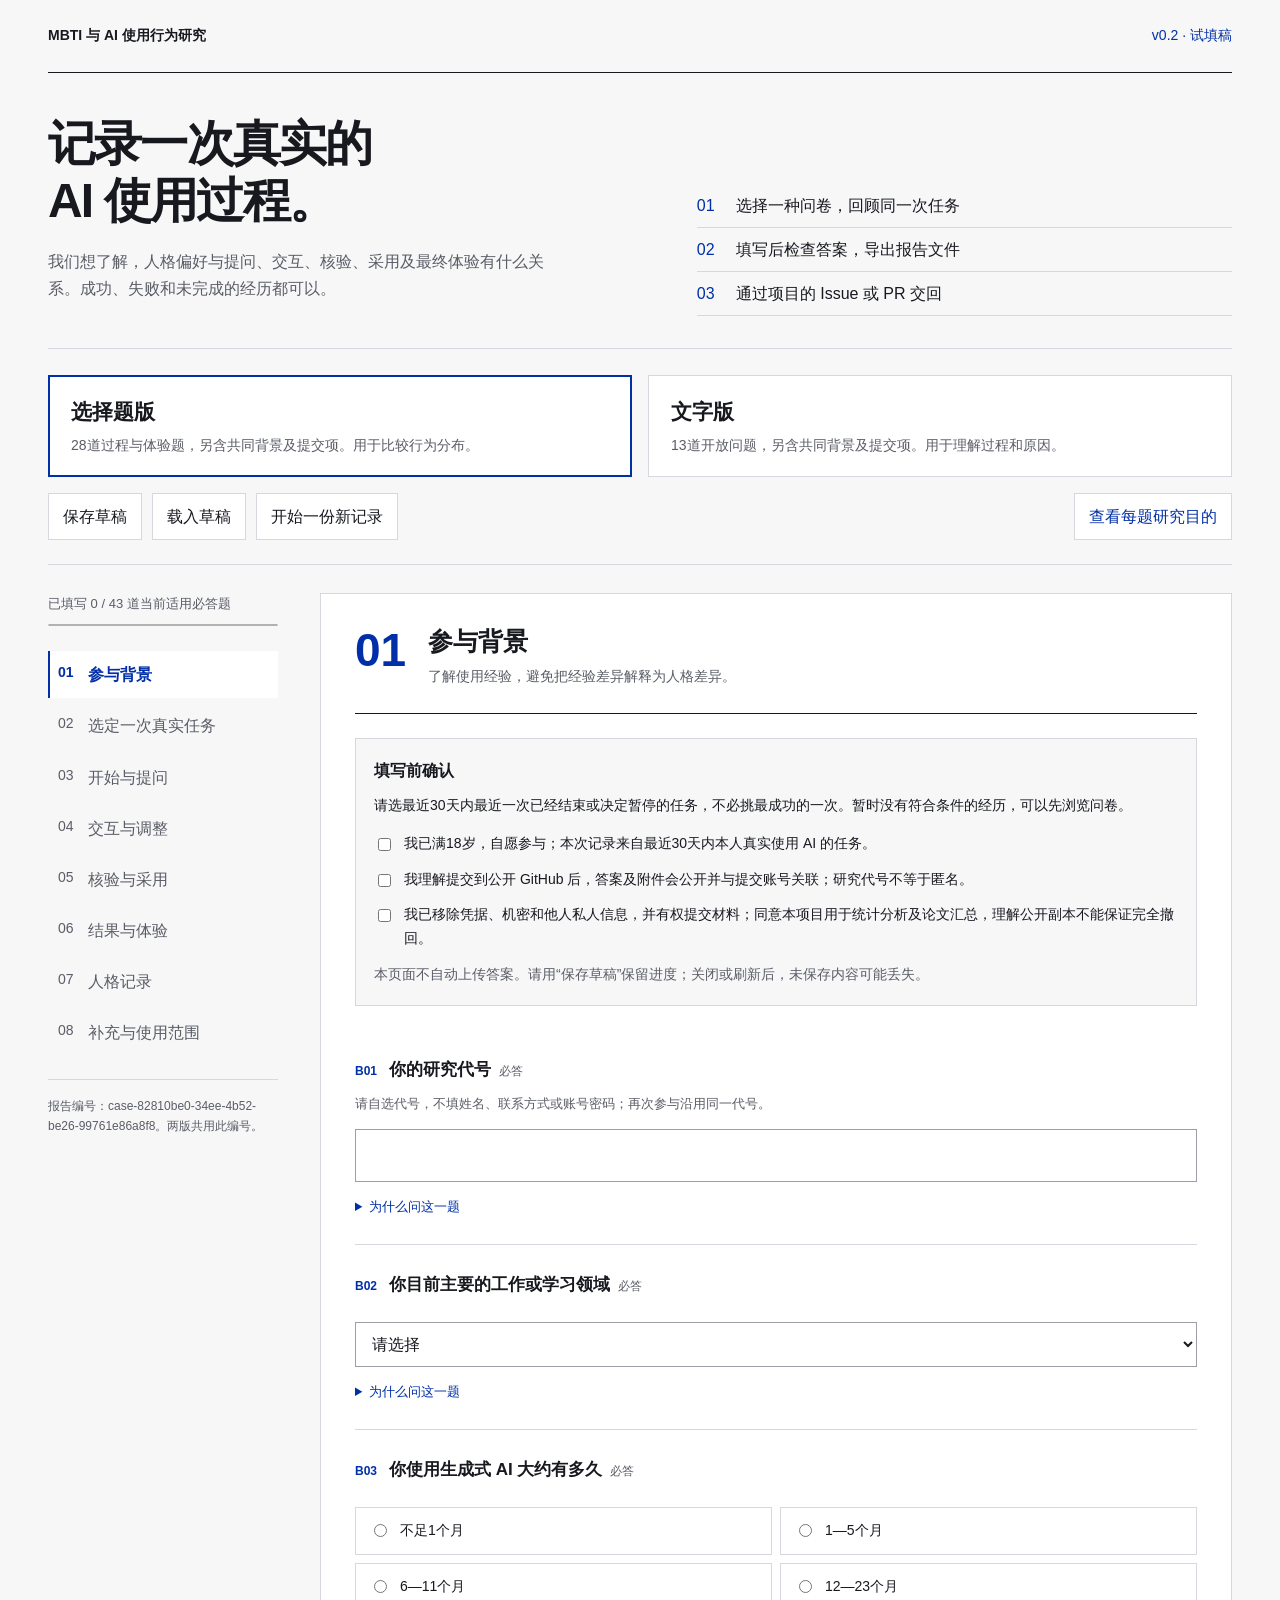
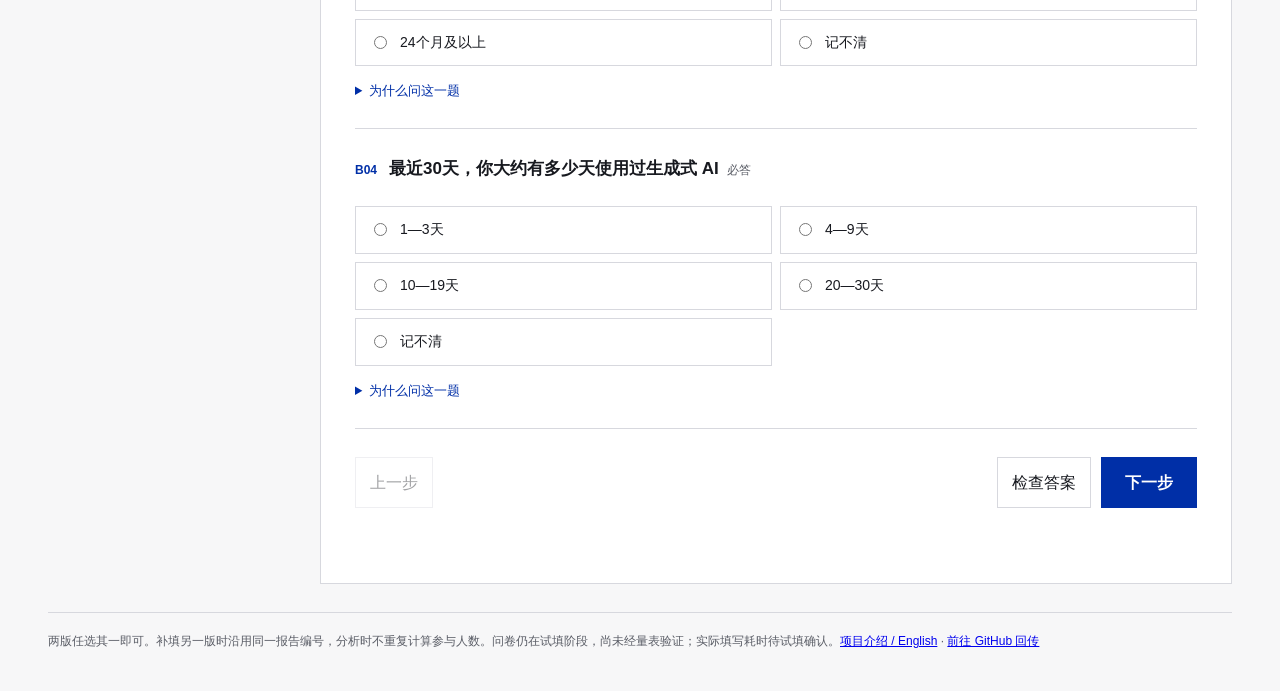
==== survey/index.html @ 2a946a83 "Publish bilingual MBTI and AI use pilot protocol" ====
<!doctype html>
<html lang="zh-CN">
<head>
<meta charset="utf-8">
<meta name="viewport" content="width=device-width,initial-scale=1">
<meta http-equiv="Content-Security-Policy" content="default-src 'none'; script-src 'unsafe-inline'; style-src 'unsafe-inline'; connect-src 'none'; img-src data:; base-uri 'none'; form-action 'none'">
<title>MBTI 与 AI 使用行为研究 · 问卷试填</title>
<style>
:root{--bg:#F7F7F8;--paper:#FFFFFF;--blue:#002FA7;--ink:#17191f;--muted:#5a5d66;--line:#d7d8de;--font:'Helvetica Neue',Helvetica,Arial,'Microsoft YaHei',sans-serif}
*{box-sizing:border-box}body{margin:0;background:var(--bg);color:var(--ink);font:16px/1.7 var(--font)}button,input,textarea,select{font:inherit}button{cursor:pointer}button:disabled{opacity:.4;cursor:default}button,input,textarea,select,summary{outline-offset:4px}button:focus-visible,input:focus-visible,textarea:focus-visible,select:focus-visible,summary:focus-visible{outline:2px solid var(--blue)}[hidden]{display:none!important}
.shell{max-width:1256px;margin:auto;padding:0 36px}.masthead{display:flex;justify-content:space-between;gap:20px;padding:24px 0;border-bottom:1px solid var(--ink);font-size:14px}.masthead strong{font-weight:700}.version{color:var(--blue)}.hero{display:grid;grid-template-columns:1.1fr 1fr;gap:60px;padding:42px 0 32px;border-bottom:1px solid var(--line)}h1{font-size:48px;letter-spacing:-1.8px;line-height:1.2;margin:0 0 18px;font-weight:600}p{margin:0 0 14px}.hero p{max-width:520px;color:var(--muted)}.route{margin:0;padding:0;list-style:none;counter-reset:route;align-self:end}.route li{display:flex;gap:14px;padding:8px 0;border-bottom:1px solid var(--line)}.route li:before{counter-increment:route;content:'0' counter(route);color:var(--blue);font-variant-numeric:tabular-nums;min-width:25px}.mode-row{display:grid;grid-template-columns:1fr 1fr;gap:16px;margin:26px 0 16px}.mode{background:var(--paper);border:1px solid var(--line);padding:18px 22px;text-align:left;color:var(--ink)}.mode[aria-pressed=true]{border:2px solid var(--blue);padding:17px 21px}.mode strong{display:block;font-size:21px;margin-bottom:4px}.mode small{display:block;font-size:14px;color:var(--muted)}.tools{display:flex;align-items:center;flex-wrap:wrap;gap:10px;padding-bottom:24px;border-bottom:1px solid var(--line)}button.secondary{border:1px solid var(--line);background:var(--paper);color:var(--ink);padding:9px 14px}button.primary{background:var(--blue);border:1px solid var(--blue);color:white;padding:11px 23px;font-weight:600}.tools .purpose-switch{margin-left:auto;color:var(--blue)}.workspace{display:grid;grid-template-columns:230px minmax(0,1fr);gap:42px;align-items:start;padding-top:28px}.sidebar{position:sticky;top:24px}.progress-caption{font-size:13px;color:var(--muted);margin-bottom:8px}progress{width:100%;height:4px;accent-color:var(--blue);display:block;margin-bottom:24px}nav{display:grid;gap:4px}nav button{padding:10px 8px;text-align:left;background:none;border:0;border-left:2px solid transparent;color:var(--muted);display:flex;gap:14px}nav button[aria-current=step]{color:var(--blue);border-left-color:var(--blue);background:var(--paper);font-weight:700}nav span{font-variant-numeric:tabular-nums;font-size:14px}.status-box{font-size:12px;color:var(--muted);border-top:1px solid var(--line);padding-top:16px;margin-top:22px;overflow-wrap:anywhere}.panel{min-width:0;background:var(--paper);border:1px solid var(--line);padding:30px 34px}.section-heading{display:flex;gap:22px;padding-bottom:24px;border-bottom:1px solid var(--ink)}.section-number{font-size:46px;color:var(--blue);font-weight:600;line-height:1.15;font-variant-numeric:tabular-nums}.section-heading h2{font-size:25px;margin:0 0 6px;line-height:1.4}.section-heading p{color:var(--muted);font-size:14px;margin:0}.entry{margin:24px 0;padding:18px;border:1px solid var(--line);background:var(--bg);font-size:14px}.entry h3{margin:0 0 10px;font-size:16px}.entry label{display:flex;gap:10px;margin:12px 0}.entry input{align-self:flex-start;margin-top:6px;accent-color:var(--blue)}.entry p:last-child{margin:12px 0 0;color:var(--muted)}fieldset{border:0;border-bottom:1px solid var(--line);padding:26px 0;margin:0;min-width:0}legend{padding:0;float:left;width:100%;font-size:17px;font-weight:600;margin-bottom:8px}legend+*{clear:both}.qid{font-size:12px;color:var(--blue);font-variant-numeric:tabular-nums;margin-right:12px}.optional{font-size:12px;color:var(--muted);font-weight:400;margin-left:8px}.hint{font-size:13px;color:var(--muted);margin:0 0 14px}.options{display:grid;grid-template-columns:1fr 1fr;gap:8px}.option{display:flex;gap:10px;align-items:start;cursor:pointer;border:1px solid var(--line);padding:11px 13px;font-size:14px;min-width:0}.option:has(input:checked){border-color:var(--blue);background:var(--bg)}.option input{accent-color:var(--blue);margin-top:5px;flex-shrink:0}input[type=text],textarea,select{display:block;width:100%;padding:12px;border:1px solid #9d9fa7;background:var(--paper);color:var(--ink);border-radius:0}textarea{min-height:140px;resize:vertical;line-height:1.7}details{margin-top:14px;font-size:13px;color:var(--muted)}summary{cursor:pointer;color:var(--blue);width:fit-content}details p{margin:8px 0 0;border-left:2px solid var(--blue);padding-left:12px}fieldset.invalid{border-left:3px solid var(--blue);padding-left:14px}.step-actions{display:flex;justify-content:space-between;gap:12px;margin-top:28px}.step-actions .right{display:flex;gap:10px}.notice{padding:12px 0;color:var(--blue);font-size:14px;min-height:45px;white-space:pre-line}.footnote{color:var(--muted);font-size:12px;margin:28px 0 40px;border-top:1px solid var(--line);padding-top:18px}dialog{border:1px solid var(--ink);width:min(900px,94vw);max-height:88vh;padding:30px;color:var(--ink);background:var(--paper)}dialog::backdrop{background:#17191f66}.dialog-head{display:flex;justify-content:space-between;gap:20px;align-items:start}dialog h2{margin:0 0 12px;font-size:25px}dialog p,dialog ol{font-size:14px}#preview-text{white-space:pre-wrap;overflow-wrap:anywhere;background:var(--bg);border:1px solid var(--line);padding:18px;max-height:38vh;overflow:auto;font-family:var(--font);font-size:13px;user-select:text}.export-actions{display:flex;flex-wrap:wrap;gap:10px;margin:20px 0}.dialog-note{color:var(--muted)}.inline-error{color:var(--blue);font-size:13px;margin:8px 0 0}noscript{display:block;padding:24px;color:var(--ink)}
@media(max-width:900px){.shell{padding:0 24px}.workspace{grid-template-columns:180px minmax(0,1fr);gap:24px}.panel{padding:24px}.hero{gap:30px}h1{font-size:40px}.options{grid-template-columns:1fr}}
@media(max-width:680px){.shell{padding:0 16px}.masthead{font-size:12px;padding:18px 0}.hero{grid-template-columns:1fr;gap:20px;padding:28px 0}h1{font-size:36px;letter-spacing:-1px}.hero p{font-size:14px}.route{font-size:13px}.mode-row{gap:10px;margin-top:20px}.mode{padding:12px}.mode[aria-pressed=true]{padding:11px}.mode strong{font-size:18px}.mode small{font-size:12px}.tools{gap:8px}.tools .purpose-switch{margin-left:0}.tools button.secondary{font-size:12px;padding:8px 10px}.workspace{display:block;padding-top:18px}.sidebar{position:static;margin-bottom:20px}.sidebar nav{display:flex;overflow-x:auto;padding:0 0 8px}.sidebar nav button{white-space:nowrap;gap:8px;font-size:13px}.sidebar progress{margin-bottom:12px}.status-box{margin-top:8px;padding-top:8px}.panel{padding:20px 18px}.section-heading{gap:14px}.section-number{font-size:36px}.section-heading h2{font-size:22px}legend{font-size:16px}.step-actions{flex-wrap:wrap}.step-actions .right{margin-left:auto}button.primary{padding:10px 15px}.footnote{margin-top:20px}dialog{padding:20px}.export-actions button{flex:1}.entry{padding:14px}.entry label{font-size:13px}}
</style>
</head>
<body>
<div class="shell">
  <header class="masthead"><strong>MBTI 与 AI 使用行为研究</strong><span class="version">v0.2 · 试填稿</span></header>
  <section class="hero">
    <div><h1>记录一次真实的<br>AI 使用过程。</h1><p>我们想了解，人格偏好与提问、交互、核验、采用及最终体验有什么关系。成功、失败和未完成的经历都可以。</p></div>
    <ol class="route"><li>选择一种问卷，回顾同一次任务</li><li>填写后检查答案，导出报告文件</li><li>通过项目的 Issue 或 PR 交回</li></ol>
  </section>
  <div class="mode-row" aria-label="选择问卷版本">
    <button class="mode" data-mode="choice" aria-pressed="true"><strong>选择题版</strong><small>28道过程与体验题，另含共同背景及提交项。用于比较行为分布。</small></button>
    <button class="mode" data-mode="text" aria-pressed="false"><strong>文字版</strong><small>13道开放问题，另含共同背景及提交项。用于理解过程和原因。</small></button>
  </div>
  <div class="tools">
    <button class="secondary" id="save-draft">保存草稿</button><button class="secondary" id="load-draft">载入草稿</button><input type="file" id="draft-file" accept=".json,application/json" hidden>
    <button class="secondary" id="reset">开始一份新记录</button><button class="secondary purpose-switch" id="purpose-switch" aria-pressed="false">查看每题研究目的</button>
  </div>
  <div class="workspace">
    <aside class="sidebar"><div id="progress-caption" class="progress-caption"></div><progress id="progress" value="0" max="1" aria-label="必答题完成进度"></progress><nav id="steps" aria-label="问卷步骤"></nav><div class="status-box" id="record-info"></div></aside>
    <main class="panel" id="main-panel">
      <div class="section-heading"><span class="section-number" id="step-number"></span><div><h2 id="step-title" tabindex="-1"></h2><p id="step-intro"></p></div></div>
      <section class="entry" id="entry"><h3>填写前确认</h3><p>请选最近30天内最近一次已经结束或决定暂停的任务，不必挑最成功的一次。暂时没有符合条件的经历，可以先浏览问卷。</p><div id="consents"></div><p>本页面不自动上传答案。请用“保存草稿”保留进度；关闭或刷新后，未保存内容可能丢失。</p></section>
      <form id="questions" novalidate></form>
      <div class="step-actions"><button class="secondary" id="previous">上一步</button><div class="right"><button class="secondary" id="review">检查答案</button><button class="primary" id="next">下一步</button></div></div>
      <div class="notice" id="notice" role="status" aria-live="polite"></div>
    </main>
  </div>
  <footer class="footnote">两版任选其一即可。补填另一版时沿用同一报告编号，分析时不重复计算参与人数。问卷仍在试填阶段，尚未经量表验证；实际填写耗时待试填确认。<a href="https://lawyer112.github.io/mbti-ai-open-study/">项目介绍 / English</a> · <a href="https://github.com/lawyer112/mbti-ai-open-study/issues/new?template=01-individual-report.yml" target="_blank" rel="noopener noreferrer">前往 GitHub 回传</a></footer>
</div>
<dialog id="review-dialog" aria-labelledby="review-title">
  <div class="dialog-head"><h2 id="review-title">检查与导出</h2><button class="secondary" id="close-review">返回填写</button></div>
  <p id="review-status"></p><pre id="preview-text"></pre>
  <div class="export-actions"><button class="primary" id="export-json">导出数据文件</button><button class="secondary" id="export-md">导出可读报告</button><button class="secondary" id="copy-report">复制报告文字</button></div>
  <p id="export-status" role="status" aria-live="polite"></p>
  <ol><li>检查上面的内容，删除不应公开的信息；如需修改，返回对应题目。</li><li>导出 JSON 数据文件与 Markdown 可读报告。</li><li><a href="https://github.com/lawyer112/mbti-ai-open-study/issues/new?template=01-individual-report.yml" target="_blank" rel="noopener noreferrer">打开“个人问卷回传”Issue</a>，附上文件；也可通过 PR 提交。导出本身不会完成投稿。</li></ol>
  <p class="dialog-note">只导出当前问卷和共同信息。切换另一版会保留已填写内容；要保存两版进度，请使用“保存草稿”。公开 Issue、PR 及附件会与 GitHub 账号关联。</p>
</dialog>
<noscript>此 HTML 需要浏览器启用 JavaScript 才能填写。也可使用仓库里的 choice-questionnaire.md 或 text-questionnaire.md。</noscript>
<script id="questionnaire-data" type="application/json">{"version": "0.2", "title": "MBTI 与 AI 使用行为研究", "groups": [{"id": "background", "title": "参与背景", "intro": "了解使用经验，避免把经验差异解释为人格差异。", "items": [{"id": "B01", "title": "你的研究代号", "kind": "short", "purpose": "识别同一参与者的多次记录，避免把记录数当成人数。", "required": true, "hint": "请自选代号，不填姓名、联系方式或账号密码；再次参与沿用同一代号。"}, {"id": "B02", "title": "你目前主要的工作或学习领域", "kind": "select", "purpose": "描述样本构成，并在分析中区分领域差异。", "required": true, "hint": "", "options": [{"value": "1", "label": "技术与工程"}, {"value": "2", "label": "教育与研究"}, {"value": "3", "label": "商业与管理"}, {"value": "4", "label": "设计、内容与传媒"}, {"value": "5", "label": "医疗与健康"}, {"value": "6", "label": "公共服务"}, {"value": "7", "label": "其他领域"}, {"value": "8", "label": "暂未确定或不愿回答"}]}, {"id": "B03", "title": "你使用生成式 AI 大约有多久", "kind": "radio", "purpose": "记录 AI 经验，避免把熟练程度误归因于人格。", "required": true, "hint": "", "options": [{"value": "1", "label": "不足1个月"}, {"value": "2", "label": "1—5个月"}, {"value": "3", "label": "6—11个月"}, {"value": "4", "label": "12—23个月"}, {"value": "5", "label": "24个月及以上"}, {"value": "6", "label": "记不清"}]}, {"id": "B04", "title": "最近30天，你大约有多少天使用过生成式 AI", "kind": "radio", "purpose": "记录近期使用频率，与累计使用时间分别分析。", "required": true, "hint": "", "options": [{"value": "1", "label": "1—3天"}, {"value": "2", "label": "4—9天"}, {"value": "3", "label": "10—19天"}, {"value": "4", "label": "20—30天"}, {"value": "5", "label": "记不清"}]}], "mode": "shared"}, {"id": "task", "title": "选定一次真实任务", "intro": "后面的答案始终围绕同一次任务，包括未完成或中途停止的任务。", "items": [{"id": "B05", "title": "这次任务发生在哪一天", "kind": "short", "purpose": "记录任务时间，识别不同模型时期及回忆间隔。", "required": true, "hint": "填写 YYYY-MM-DD；具体日期记不清可填大致年月或“不清楚”。"}, {"id": "B06", "title": "你现在距离这次任务结束或暂停有多久", "kind": "radio", "purpose": "区分同期记录与事后回忆，评估回忆误差。", "required": true, "hint": "", "options": [{"value": "1", "label": "任务刚结束或暂停，不超过24小时"}, {"value": "2", "label": "2—7天"}, {"value": "3", "label": "8—30天"}, {"value": "4", "label": "记不清"}]}, {"id": "B07", "title": "这次任务主要属于哪一类", "kind": "select", "purpose": "按任务类型比较使用行为，避免不同任务混在一起。", "required": true, "hint": "", "options": [{"value": "1", "label": "写作与编辑"}, {"value": "2", "label": "编程与技术问题"}, {"value": "3", "label": "学习与理解知识"}, {"value": "4", "label": "资料搜索或分析"}, {"value": "5", "label": "计划与决策"}, {"value": "6", "label": "视觉或其他创作"}, {"value": "7", "label": "其他"}]}, {"id": "B08", "title": "这次任务要完成什么", "kind": "long", "purpose": "为行为记录提供具体语境，供核对任务是否可比较。", "required": true, "hint": "用1—3句话说明目标；不要填写客户姓名、内部项目或其他敏感细节。"}, {"id": "B09", "title": "使用 AI 之前，你对这类任务有多熟悉", "kind": "radio", "purpose": "记录领域熟悉度；熟悉任务与熟悉 AI 是两个不同条件。", "required": true, "hint": "", "options": [{"value": "1", "label": "1 完全陌生"}, {"value": "2", "label": "2 不太熟悉"}, {"value": "3", "label": "3 一般"}, {"value": "4", "label": "4 比较熟悉"}, {"value": "5", "label": "5 非常熟悉"}, {"value": "6", "label": "无法判断"}]}, {"id": "B10", "title": "使用了什么 AI 服务和模型", "kind": "short", "purpose": "记录工具条件，避免将模型能力差异解释为人格差异。", "required": true, "hint": "填写界面可见名称；多个模型请依次写出。看不到版本就填版本不清楚。"}, {"id": "B11", "title": "这次实际用到了哪些功能", "kind": "multi", "purpose": "记录联网、文件和工具能力，支持按工具条件分层。", "required": true, "hint": "可多选；选“不清楚”时不能同时选择其他项。", "exclusive": ["8"], "options": [{"value": "1", "label": "文本对话"}, {"value": "2", "label": "联网搜索"}, {"value": "3", "label": "阅读文件或图像"}, {"value": "4", "label": "执行代码或其他工具"}, {"value": "5", "label": "由 AI 连续执行多个步骤"}, {"value": "6", "label": "语音交互"}, {"value": "7", "label": "其他功能"}, {"value": "8", "label": "不清楚"}]}, {"id": "B12", "title": "如果这次结果出错，对你的影响有多大", "kind": "radio", "purpose": "记录任务后果，帮助解释核验与采用行为。", "required": true, "hint": "", "options": [{"value": "1", "label": "影响很小，容易重做"}, {"value": "2", "label": "会造成一定返工或损失"}, {"value": "3", "label": "可能产生较严重的后果"}, {"value": "4", "label": "无法判断"}]}], "mode": "shared"}, {"id": "choice_start", "title": "开始与提问", "intro": "记录当时实际采取的做法，没有标准答案。", "items": [{"id": "C01", "title": "这次使用 AI 最主要是为了什么", "kind": "radio", "purpose": "比较使用动机；动机本身不代表能力高低。", "required": true, "hint": "如果有多个原因，选择最主要的一个。", "options": [{"value": "1", "label": "获得初稿或初步方案"}, {"value": "2", "label": "解决一个具体问题"}, {"value": "3", "label": "学习或理解内容"}, {"value": "4", "label": "减少重复劳动"}, {"value": "5", "label": "探索新的思路"}, {"value": "6", "label": "其他原因"}, {"value": "7", "label": "记不清"}]}, {"id": "C02", "title": "开始使用 AI 前，你自己的方案有多明确", "kind": "radio", "purpose": "判断 AI 介入发生在构思前还是已有方案之后。", "required": true, "hint": "", "options": [{"value": "1", "label": "已有明确方案"}, {"value": "2", "label": "有大致方向"}, {"value": "3", "label": "尚无方案"}, {"value": "4", "label": "记不清"}]}, {"id": "C03", "title": "这次任务的步骤主要如何确定", "kind": "radio", "purpose": "比较任务规划由人主导、AI建议或双方共同形成的方式。", "required": true, "hint": "", "options": [{"value": "1", "label": "主要由我先安排步骤"}, {"value": "2", "label": "主要由 AI 提议步骤，再由我决定"}, {"value": "3", "label": "双方反复调整形成"}, {"value": "4", "label": "任务很简单，没有分步骤"}, {"value": "5", "label": "记不清"}]}, {"id": "C04", "title": "第一次输入中，你是否写明要 AI 完成什么", "kind": "radio", "purpose": "记录目标信息是否出现；自报与可核对原文分开标记。", "required": true, "hint": "", "options": [{"value": "1", "label": "有"}, {"value": "2", "label": "没有"}, {"value": "3", "label": "记不清"}]}, {"id": "C05", "title": "第一次输入中，你是否提供了相关背景或材料", "kind": "radio", "purpose": "记录上下文提供情况，不把背景越多直接等同于效果越好。", "required": true, "hint": "", "options": [{"value": "1", "label": "有"}, {"value": "2", "label": "没有"}, {"value": "3", "label": "记不清"}]}, {"id": "C06", "title": "第一次输入中，你是否指定了输出形式", "kind": "radio", "purpose": "记录格式约束，例如表格、步骤、代码或篇幅。", "required": true, "hint": "", "options": [{"value": "1", "label": "有"}, {"value": "2", "label": "没有"}, {"value": "3", "label": "记不清"}]}, {"id": "C07", "title": "第一次输入中，你是否说明怎样算完成或达标", "kind": "radio", "purpose": "记录成功标准是否明确，供后续过程比较。", "required": true, "hint": "", "options": [{"value": "1", "label": "有"}, {"value": "2", "label": "没有"}, {"value": "3", "label": "记不清"}]}, {"id": "C08", "title": "你的第一次请求最接近哪种形式", "kind": "radio", "purpose": "区分直接交办、分步推进与开放探索等启动方式。", "required": true, "hint": "", "options": [{"value": "1", "label": "直接要求完成整个任务"}, {"value": "2", "label": "先要求完成其中一个部分"}, {"value": "3", "label": "先讨论思路或可能性"}, {"value": "4", "label": "先让 AI 澄清需求或向我提问"}, {"value": "5", "label": "其他形式"}, {"value": "6", "label": "记不清"}]}], "mode": "choice"}, {"id": "choice_interaction", "title": "交互与调整", "intro": "回顾追问、改变方向和遇到困难时的处理。", "items": [{"id": "C09", "title": "你在这次任务中向 AI 发了多少条消息", "kind": "radio", "purpose": "以用户消息数近似描述交互深度；不视作效率或质量分数。", "required": true, "hint": "计算同一任务涉及的对话，不计算 AI 发出的消息。可以按记录估计区间。", "options": [{"value": "1", "label": "1条"}, {"value": "2", "label": "2—3条"}, {"value": "3", "label": "4—6条"}, {"value": "4", "label": "7—10条"}, {"value": "5", "label": "11条及以上"}, {"value": "6", "label": "记不清"}]}, {"id": "C10", "title": "后续交互中，你做过哪些调整", "kind": "multi", "purpose": "识别不同迭代策略，多种行为可以同时发生。", "required": true, "hint": "", "exclusive": ["7", "8"], "options": [{"value": "1", "label": "补充背景或材料"}, {"value": "2", "label": "修改要求或限制"}, {"value": "3", "label": "要求解释或举例"}, {"value": "4", "label": "指出并纠正错误"}, {"value": "5", "label": "要求其他方案"}, {"value": "6", "label": "切换模型或工具"}, {"value": "7", "label": "没有做这些调整"}, {"value": "8", "label": "记不清"}]}, {"id": "C11", "title": "过程中，你是否改变了原来的任务目标", "kind": "radio", "purpose": "记录目标变化，避免把目标改变后的产出当成原目标的完成。", "required": true, "hint": "", "options": [{"value": "1", "label": "没有改变"}, {"value": "2", "label": "只调整了局部目标"}, {"value": "3", "label": "改变了主要目标"}, {"value": "4", "label": "开始时没有明确目标"}, {"value": "5", "label": "记不清"}]}, {"id": "C12", "title": "当 AI 提出你原先没有想到的方向时，你如何处理", "kind": "radio", "purpose": "观察对 AI 主动建议的接纳方式。", "required": true, "hint": "", "options": [{"value": "1", "label": "本次没有遇到这种情况"}, {"value": "2", "label": "没有采用"}, {"value": "3", "label": "采用了其中一部分"}, {"value": "4", "label": "基本沿用了新方向"}, {"value": "5", "label": "记不清"}]}, {"id": "C13", "title": "如果一度无法推进，你主要如何处理", "kind": "radio", "purpose": "记录受阻后的策略，而非仅统计成功经历。", "required": true, "hint": "", "options": [{"value": "1", "label": "本次没有卡住"}, {"value": "2", "label": "改写或补充提示后继续"}, {"value": "3", "label": "换模型或工具继续"}, {"value": "4", "label": "请其他人帮助"}, {"value": "5", "label": "改为自己完成"}, {"value": "6", "label": "暂停或放弃任务"}, {"value": "7", "label": "其他处理"}, {"value": "8", "label": "记不清"}]}], "mode": "choice"}, {"id": "choice_judgment", "title": "核验与采用", "intro": "如实记录即可，未核验也是有效答案。", "items": [{"id": "C14", "title": "你用哪些方式检查过 AI 的回答", "kind": "multi", "purpose": "区分未核验、凭印象、同模型确认、独立来源及实际检验。", "required": true, "hint": "", "exclusive": ["1", "8"], "options": [{"value": "1", "label": "没有核验"}, {"value": "2", "label": "凭已有知识或印象检查"}, {"value": "3", "label": "让同一个 AI 再确认"}, {"value": "4", "label": "查阅独立资料或原始来源"}, {"value": "5", "label": "实际计算、运行或测试"}, {"value": "6", "label": "请其他人核查"}, {"value": "7", "label": "其他方式"}, {"value": "8", "label": "记不清"}]}, {"id": "C15", "title": "你是否发现回答中存在错误", "kind": "radio", "purpose": "记录错误的发现情况；没有发现不等于回答正确。", "required": true, "hint": "", "options": [{"value": "1", "label": "发现了错误"}, {"value": "2", "label": "检查过，但没有发现错误"}, {"value": "3", "label": "没有检查，不能判断"}, {"value": "4", "label": "记不清"}]}, {"id": "C16", "title": "发现错误后，你最主要采取了什么行动", "kind": "radio", "purpose": "研究错误后的修复行为，区分信任受挫后的不同反应。", "required": true, "hint": "", "show_if": {"id": "C15", "equals": "1"}, "options": [{"value": "1", "label": "指出错误，让 AI 修改"}, {"value": "2", "label": "自己修改结果"}, {"value": "3", "label": "换模型或工具重新做"}, {"value": "4", "label": "请他人协助"}, {"value": "5", "label": "停止使用该结果"}, {"value": "6", "label": "仍然使用原结果"}, {"value": "7", "label": "其他处理"}, {"value": "8", "label": "记不清"}]}, {"id": "C17", "title": "你最终怎样使用 AI 给出的内容", "kind": "radio", "purpose": "记录产出采用方式，与信任和完成状态分别分析。", "required": true, "hint": "", "options": [{"value": "1", "label": "直接采用"}, {"value": "2", "label": "小幅修改后采用"}, {"value": "3", "label": "较大修改后采用"}, {"value": "4", "label": "仅作参考"}, {"value": "5", "label": "未采用"}, {"value": "6", "label": "无法判断"}]}], "mode": "choice"}, {"id": "choice_result", "title": "结果与体验", "intro": "实际结果与个人感受分开记录，不换算为人格排名。", "items": [{"id": "C18", "title": "这次任务最终完成到什么程度", "kind": "radio", "purpose": "描述完成状态；同类任务才能进一步比较绩效。", "required": true, "hint": "", "options": [{"value": "1", "label": "完成"}, {"value": "2", "label": "部分完成"}, {"value": "3", "label": "未完成"}, {"value": "4", "label": "无法判断"}]}, {"id": "C19", "title": "从开始处理到本次结束或暂停，实际投入了多少时间", "kind": "radio", "purpose": "记录人实际投入的时间区间，而非假设不用 AI 会花多久。", "required": true, "hint": "包含与 AI 交互、核验和修改时间；不含离开任务的时间。", "options": [{"value": "1", "label": "不足5分钟"}, {"value": "2", "label": "5—14分钟"}, {"value": "3", "label": "15—29分钟"}, {"value": "4", "label": "30—59分钟"}, {"value": "5", "label": "60—119分钟"}, {"value": "6", "label": "120分钟及以上"}, {"value": "7", "label": "不清楚"}]}, {"id": "C20", "title": "上一个时间答案主要依据什么", "kind": "radio", "purpose": "区分计时记录与回忆估计，避免精度混用。", "required": true, "hint": "", "show_if": {"id": "C19", "not_equals": "7"}, "options": [{"value": "1", "label": "计时器或日志等记录"}, {"value": "2", "label": "事后估计"}, {"value": "3", "label": "两者结合"}]}, {"id": "C21", "title": "凭你的感受，AI 对这次所需工作量有什么影响", "kind": "radio", "purpose": "记录主观工作量变化；不能代替有无 AI 对照实验。", "required": true, "hint": "", "options": [{"value": "1", "label": "增加很多"}, {"value": "2", "label": "增加一些"}, {"value": "3", "label": "没有明显变化"}, {"value": "4", "label": "减少一些"}, {"value": "5", "label": "减少很多"}, {"value": "6", "label": "无法判断"}]}, {"id": "C22", "title": "整体上，AI 对完成这次任务有什么帮助", "kind": "radio", "purpose": "测量本次自评帮助程度，同时允许负面体验。", "required": true, "hint": "", "options": [{"value": "1", "label": "明显妨碍"}, {"value": "2", "label": "有些妨碍"}, {"value": "3", "label": "没有明显影响"}, {"value": "4", "label": "有些帮助"}, {"value": "5", "label": "帮助很大"}, {"value": "6", "label": "无法判断"}]}, {"id": "C23", "title": "结束时，你对 AI 最终给出的内容有多信任", "kind": "radio", "purpose": "记录主观信任，与核验及采用行为交叉分析，不等同于正确率。", "required": true, "hint": "", "options": [{"value": "1", "label": "1 完全不信任"}, {"value": "2", "label": "2 比较不信任"}, {"value": "3", "label": "3 一般"}, {"value": "4", "label": "4 比较信任"}, {"value": "5", "label": "5 非常信任"}, {"value": "6", "label": "无法判断"}]}, {"id": "C24", "title": "过程中，你对任务方向有多大控制感", "kind": "radio", "purpose": "记录主观控制感，与任务步骤和目标变化分别比较。", "required": true, "hint": "", "options": [{"value": "1", "label": "1 几乎没有控制感"}, {"value": "2", "label": "2 控制感较少"}, {"value": "3", "label": "3 一般"}, {"value": "4", "label": "4 控制感较强"}, {"value": "5", "label": "5 控制感很强"}, {"value": "6", "label": "无法判断"}]}, {"id": "C25", "title": "这次与 AI 交互时，你有多强的挫败感", "kind": "radio", "purpose": "记录交互成本与负面感受，避免只收集收益。", "required": true, "hint": "", "options": [{"value": "1", "label": "1 没有"}, {"value": "2", "label": "2 较轻"}, {"value": "3", "label": "3 中等"}, {"value": "4", "label": "4 较强"}, {"value": "5", "label": "5 很强"}, {"value": "6", "label": "无法判断"}]}, {"id": "C26", "title": "这次使用 AI 后，你对相关内容的理解有什么变化", "kind": "radio", "purpose": "记录自评学习结果，不视作独立知识测验。", "required": true, "hint": "", "options": [{"value": "1", "label": "更混乱了"}, {"value": "2", "label": "没有明显变化"}, {"value": "3", "label": "理解了一些新内容"}, {"value": "4", "label": "理解加深很多"}, {"value": "5", "label": "本次任务不涉及学习"}, {"value": "6", "label": "无法判断"}]}, {"id": "C27", "title": "下次遇到类似任务，你是否愿意再次使用 AI", "kind": "radio", "purpose": "记录未来使用意愿，与当次满意或绩效区分。", "required": true, "hint": "", "options": [{"value": "1", "label": "肯定不愿意"}, {"value": "2", "label": "可能不愿意"}, {"value": "3", "label": "不确定"}, {"value": "4", "label": "可能愿意"}, {"value": "5", "label": "肯定愿意"}]}, {"id": "C28", "title": "本报告可以提供哪类脱敏材料", "kind": "multi", "purpose": "标记可核对程度，不把有附件作为所有记录的纳入门槛。", "required": true, "hint": "这里只记录材料类型，附件在提交 GitHub 时由你自行选择上传。", "exclusive": ["5", "6"], "options": [{"value": "1", "label": "提示词或对话摘录"}, {"value": "2", "label": "截图"}, {"value": "3", "label": "最终成果"}, {"value": "4", "label": "测试或运行记录"}, {"value": "5", "label": "仅有文字回忆"}, {"value": "6", "label": "暂不提供材料"}]}], "mode": "choice"}, {"id": "text_start", "title": "任务如何开始", "intro": "写具体经历即可，不要求论文式表述。", "items": [{"id": "T01", "title": "当时为什么决定使用 AI", "kind": "long", "purpose": "解释使用动机与选择 AI 的情境，对应选择题 C01。", "required": true, "hint": "写出当时最主要的考虑；不需要猜测你的 MBTI 为什么会这样。"}, {"id": "T02", "title": "使用前，你自己的方案是什么", "kind": "long", "purpose": "了解先有方案还是借助 AI 构思，以及步骤如何形成，对应 C02—C03。", "required": true, "hint": "当时没有方案也请直接写明；可以说明怎样判断任务算完成。"}, {"id": "T03", "title": "你的第一条提示词是什么", "kind": "long", "purpose": "从原始表达了解目标、背景、输出和成功标准，对应 C04—C08。", "required": true, "hint": "填写脱敏原话，或注明“事后摘要”。不能核对的摘要不作为原话编码。"}], "mode": "text"}, {"id": "text_process", "title": "交互怎样推进", "intro": "回顾关键转折，包括没有发生调整的情况。", "items": [{"id": "T04", "title": "第一轮回答之后，过程怎样继续", "kind": "long", "purpose": "重建迭代策略与顺序，解释 C09—C10 的行为类别。", "required": true, "hint": "描述2—3个关键步骤；如果只问了一次，请写只问了一次。可补充用户消息数及计数依据。"}, {"id": "T05", "title": "过程中任务方向是否改变", "kind": "long", "purpose": "了解目标变化和 AI 新建议如何被接受或拒绝，对应 C11—C12。", "required": true, "hint": "若改变，说明何时、由谁提出、为什么改变；没有改变就写没有。"}, {"id": "T06", "title": "过程中是否遇到难以推进的时刻", "kind": "long", "purpose": "了解受阻原因及应对方式，对应 C13 和 C25。", "required": true, "hint": "没有就写没有；有则说明当时发生什么，以及后来如何处理。"}], "mode": "text"}, {"id": "text_judgment", "title": "如何判断与采用", "intro": "说明判断依据，无须为经历补做核验。", "items": [{"id": "T07", "title": "你怎样判断 AI 的回答是否可用", "kind": "long", "purpose": "了解核验依据、来源与执行方法，对应 C14。", "required": true, "hint": "没有检查也可以如实写明；请区分“问 AI 再确认”与查资料、运行或测试。"}, {"id": "T08", "title": "你有没有发现错误，发现后怎样处理", "kind": "long", "purpose": "了解错误发现及修复过程，对应 C15—C16。", "required": true, "hint": "区分检查后未发现、未检查无法判断、确实发现错误三种情况。"}, {"id": "T09", "title": "最后保留或舍弃了哪些 AI 内容", "kind": "long", "purpose": "理解采用、修改或拒绝背后的理由，对应 C17。", "required": true, "hint": "说明最终如何使用内容；不要只写“好用”或“不好用”。"}], "mode": "text"}, {"id": "text_result", "title": "结果与个人体验", "intro": "写能确认的结果；无法判断的地方可以明确说明。", "items": [{"id": "T10", "title": "这次任务最终获得了什么结果", "kind": "long", "purpose": "记录完成程度、实际投入与证据，对应 C18—C22、C28。", "required": true, "hint": "说明是否完成、实际耗时及计时/估计依据；可写成果和不足，不把假设的无 AI 耗时当实测。"}, {"id": "T11", "title": "在这次过程中，你自己的思考起了什么作用", "kind": "long", "purpose": "了解思考、判断和控制的分工，解释信任与控制感，对应 C03、C23—C24。", "required": true, "hint": "可以写哪些决定由自己作出，哪些交给 AI，以及依据。没有变化也可以写。"}, {"id": "T12", "title": "这次使用 AI 对你的理解或学习有什么影响", "kind": "long", "purpose": "探索理解加深、没有变化或产生困惑的具体原因，对应 C26。", "required": true, "hint": "可举一个具体例子；不涉及学习可直接写不适用。"}, {"id": "T13", "title": "下次遇到类似任务，你会怎样使用或不使用 AI", "kind": "long", "purpose": "解释未来使用意愿及经验迁移，对应 C27。", "required": true, "hint": "说明准备沿用或改变什么，以及理由。"}], "mode": "text"}, {"id": "personality", "title": "人格记录", "intro": "最后填写已知类型；本问卷不负责测定你的 MBTI。", "items": [{"id": "P01", "title": "你目前报告的 MBTI 类型", "kind": "select", "purpose": "将已报告的人格标签与行为记录关联；不从行为反推类型。", "required": true, "hint": "", "options": [{"value": "1", "label": "ISTJ"}, {"value": "2", "label": "ISFJ"}, {"value": "3", "label": "INFJ"}, {"value": "4", "label": "INTJ"}, {"value": "5", "label": "ISTP"}, {"value": "6", "label": "ISFP"}, {"value": "7", "label": "INFP"}, {"value": "8", "label": "INTP"}, {"value": "9", "label": "ESTP"}, {"value": "10", "label": "ESFP"}, {"value": "11", "label": "ENFP"}, {"value": "12", "label": "ENTP"}, {"value": "13", "label": "ESTJ"}, {"value": "14", "label": "ESFJ"}, {"value": "15", "label": "ENFJ"}, {"value": "16", "label": "ENTJ"}, {"value": "17", "label": "不确定"}]}, {"id": "P02", "title": "这个类型主要来自哪里", "kind": "radio", "purpose": "区分正式 MBTI、16Personalities、其他测试及自我判断，避免当作同一测量工具。", "required": true, "hint": "", "options": [{"value": "1", "label": "正式 MBTI 评估"}, {"value": "2", "label": "16Personalities"}, {"value": "3", "label": "其他在线测试"}, {"value": "4", "label": "自我判断"}, {"value": "5", "label": "不清楚"}]}, {"id": "P03", "title": "这个结果大约是什么时候得到的", "kind": "short", "purpose": "记录测量时间，识别旧结果及测量信息不足。", "required": false, "hint": "填写大致年月；自我判断或记不清可直接说明。"}, {"id": "P04", "title": "如果测过多次，类型结果是否一致", "kind": "radio", "purpose": "记录标签稳定性与不确定性，不强迫变化者固定一种类型。", "required": true, "hint": "", "options": [{"value": "1", "label": "多次结果相同"}, {"value": "2", "label": "多次结果不同"}, {"value": "3", "label": "只测过一次"}, {"value": "4", "label": "没有测试过"}, {"value": "5", "label": "记不清"}]}], "mode": "shared"}, {"id": "closing", "title": "补充与使用范围", "intro": "导出前会显示完整答案，便于再次检查。", "items": [{"id": "R01", "title": "还有哪些问题没有被这份问卷覆盖", "kind": "long", "purpose": "发现预设选项遗漏，作为下一版问卷改进依据。", "required": false, "hint": "选择了“其他”时也可在这里补充；不要填写个人隐私。"}, {"id": "R02", "title": "是否用 AI 整理了这份报告", "kind": "radio", "purpose": "记录叙述是否经过 AI 辅助，保留报告来源透明度。", "required": true, "hint": "", "options": [{"value": "1", "label": "未使用"}, {"value": "2", "label": "使用过"}]}, {"id": "R03", "title": "AI 具体帮助整理了哪些部分", "kind": "long", "purpose": "区分润色、摘要与内容生成；记录必须来自本人经历。", "required": true, "hint": "", "show_if": {"id": "R02", "equals": "2"}}, {"id": "R04", "title": "是否允许论文逐字引用本报告中的脱敏摘录", "kind": "radio", "purpose": "将统计汇总授权与逐字引用许可分开。", "required": true, "hint": "", "options": [{"value": "1", "label": "不允许，只用于统计与汇总"}, {"value": "2", "label": "允许逐字引用脱敏摘录"}]}, {"id": "R05", "title": "是否已经提交过同一次任务的报告", "kind": "short", "purpose": "连接补充和更正记录，避免 Issue、PR 或两版问卷重复计数。", "required": false, "hint": "有则粘贴链接或报告编号，没有可留空。"}], "mode": "shared"}], "consents": ["我已满18岁，自愿参与；本次记录来自最近30天内本人真实使用 AI 的任务。", "我理解提交到公开 GitHub 后，答案及附件会公开并与提交账号关联；研究代号不等于匿名。", "我已移除凭据、机密和他人私人信息，并有权提交材料；同意本项目用于统计分析及论文汇总，理解公开副本不能保证完全撤回。"]}</script>
<script>
'use strict';
const BANK=JSON.parse(document.getElementById('questionnaire-data').textContent);
const ITEMS=BANK.groups.flatMap(g=>g.items), BYID=Object.fromEntries(ITEMS.map(q=>[q.id,q]));
const $=id=>document.getElementById(id);
const esc=s=>String(s??'').replace(/[&<>"']/g,c=>({'&':'&amp;','<':'&lt;','>':'&gt;','"':'&quot;',"'":'&#39;'}[c]));
const newid=()=> 'case-'+(globalThis.crypto?.randomUUID?.() || Date.now().toString(36)+'-'+Math.random().toString(36).slice(2,12));
function fresh(){return {kind:'mbti-ai-draft',version:BANK.version,case_id:newid(),mode:'choice',step:0,answers:{},consents:[false,false,false],visited_modes:['choice'],purpose_viewed:[],show_purposes:false};}
let state=fresh(),dirty=false,invalid=new Set();
const groups=()=>BANK.groups.filter(g=>g.mode==='shared'||g.mode===state.mode);
function active(q){const d=q.show_if;if(!d)return true;const v=state.answers[d.id];if(!v)return false;return 'equals' in d?v===d.equals:v!==d.not_equals;}
function answered(q){const v=state.answers[q.id];return Array.isArray(v)?v.length>0:typeof v==='string'&&v.trim().length>0;}
function available(){return groups().flatMap(g=>g.items).filter(active);}
function validAnswer(q,v){if(q.kind==='multi')return Array.isArray(v)&&new Set(v).size===v.length&&v.every(x=>q.options.some(o=>o.value===x))&&!(v.length>1&&v.some(x=>(q.exclusive||[]).includes(x)));if(q.options)return typeof v==='string'&&(v===''||q.options.some(o=>o.value===v));return typeof v==='string'&&v.length<=(q.kind==='short'?240:6000);}
function setNotice(s){$('notice').textContent=s;}
function updateProgress(){const req=available().filter(q=>q.required),n=req.filter(answered).length;$('progress').max=req.length||1;$('progress').value=n;$('progress-caption').textContent=`已填写 ${n} / ${req.length} 道当前适用必答题`;$('record-info').textContent=`报告编号：${state.case_id}。两版共用此编号。`}
function field(q){const val=state.answers[q.id]??(q.kind==='multi'?[]:'');let input='';
  if(q.kind==='short'||q.kind==='long'){input=q.kind==='short'?`<input type="text" id="i-${q.id}" name="${q.id}" value="${esc(val)}" maxlength="240" autocomplete="off" aria-describedby="hint-${q.id}">`:`<textarea id="i-${q.id}" name="${q.id}" maxlength="6000" aria-describedby="hint-${q.id}">${esc(val)}</textarea>`;}
  else if(q.kind==='select'){input=`<select id="i-${q.id}" name="${q.id}" aria-describedby="hint-${q.id}"><option value="">请选择</option>${q.options.map(o=>`<option value="${o.value}" ${val===o.value?'selected':''}>${esc(o.label)}</option>`).join('')}</select>`;}
  else{input=`<div class="options">${q.options.map(o=>`<label class="option"><input type="${q.kind==='multi'?'checkbox':'radio'}" name="${q.id}" value="${o.value}" ${Array.isArray(val)?val.includes(o.value)?'checked':'':val===o.value?'checked':''}><span>${esc(o.label)}</span></label>`).join('')}</div>`;}
  return `<fieldset data-question="${q.id}" ${active(q)?'':'hidden'} class="${invalid.has(q.id)?'invalid':''}"><legend id="label-${q.id}"><span class="qid">${q.id}</span>${esc(q.title)}<span class="optional">${q.required?'必答':'可选'}${q.kind==='multi'?' · 可多选':''}</span></legend><p class="hint" id="hint-${q.id}">${esc(q.hint)}</p>${input}<details data-purpose="${q.id}" ${state.show_purposes?'open':''}><summary>为什么问这一题</summary><p>${esc(q.purpose)}</p></details>${invalid.has(q.id)?'<p class="inline-error">请完成此题；记不清时可选择或填写“不清楚”。</p>':''}</fieldset>`;
}
function render(focus=false){const gs=groups();state.step=Math.max(0,Math.min(state.step,gs.length-1));const g=gs[state.step];
  document.querySelectorAll('[data-mode]').forEach(b=>b.setAttribute('aria-pressed',String(b.dataset.mode===state.mode)));
  $('purpose-switch').setAttribute('aria-pressed',String(state.show_purposes));$('purpose-switch').textContent=state.show_purposes?'收起每题研究目的':'查看每题研究目的';
  $('steps').innerHTML=gs.map((s,i)=>`<button type="button" data-step="${i}" ${i===state.step?'aria-current="step"':''}><span>${String(i+1).padStart(2,'0')}</span>${esc(s.title)}</button>`).join('');
  $('step-number').textContent=String(state.step+1).padStart(2,'0');$('step-title').textContent=g.title;$('step-intro').textContent=g.intro;
  $('entry').hidden=state.step!==0;$('consents').innerHTML=BANK.consents.map((c,i)=>`<label><input type="checkbox" data-consent="${i}" ${state.consents[i]?'checked':''}><span>${esc(c)}</span></label>`).join('');
  $('questions').innerHTML=g.items.map(field).join('');
  for(const q of g.items){const el=$('i-'+q.id);if(el)el.setAttribute('aria-labelledby','label-'+q.id);if(state.show_purposes&&active(q)&&!state.purpose_viewed.includes(q.id))state.purpose_viewed.push(q.id);}
  $('previous').disabled=state.step===0;$('next').textContent=state.step===gs.length-1?'检查与导出':'下一步';updateProgress();
  if(focus){$('step-title').focus();$('main-panel').scrollIntoView({block:'start',behavior:'instant'});}
}
function syncConditional(){for(const q of ITEMS){if(q.show_if&&!active(q))delete state.answers[q.id];}document.querySelectorAll('[data-question]').forEach(el=>{const id=el.dataset.question;el.hidden=!active(BYID[id]);if(!el.hidden&&el.querySelector('details')?.open&&!state.purpose_viewed.includes(id))state.purpose_viewed.push(id);});updateProgress();}
function answerEvent(e){const id=e.target.name,q=BYID[id];if(!q)return;let v=e.target.value;
  if(q.kind==='multi'){let selected=Array.from(document.querySelectorAll(`input[name="${id}"]:checked`));if(e.target.checked&&(q.exclusive||[]).includes(v)){selected.forEach(el=>{if(el!==e.target)el.checked=false;});}else if(e.target.checked){selected.forEach(el=>{if((q.exclusive||[]).includes(el.value))el.checked=false;});}v=Array.from(document.querySelectorAll(`input[name="${id}"]:checked`)).map(el=>el.value);}
  state.answers[id]=v;dirty=true;invalid.delete(id);const fs=e.target.closest('fieldset');fs?.classList.remove('invalid');fs?.querySelector('.inline-error')?.remove();syncConditional();
}
$('questions').addEventListener('input',answerEvent);$('questions').addEventListener('change',answerEvent);$('questions').addEventListener('submit',e=>e.preventDefault());
$('questions').addEventListener('toggle',e=>{const id=e.target.dataset?.purpose;if(id&&active(BYID[id])&&e.target.open&&!state.purpose_viewed.includes(id)){state.purpose_viewed.push(id);dirty=true;}},true);
$('consents').addEventListener('change',e=>{if(e.target.dataset.consent!==undefined){state.consents[Number(e.target.dataset.consent)]=e.target.checked;dirty=true;}});
$('steps').addEventListener('click',e=>{const b=e.target.closest('[data-step]');if(b){state.step=Number(b.dataset.step);setNotice('');render(true);}});
document.querySelectorAll('[data-mode]').forEach(b=>b.addEventListener('click',()=>{if(state.mode===b.dataset.mode)return;state.mode=b.dataset.mode;state.step=0;state.visited_modes.push(state.mode);dirty=true;invalid.clear();setNotice('已切换问卷。共同信息和另一版答案仍保留在当前页面；导出只包含当前问卷。');render(true);}));
$('purpose-switch').addEventListener('click',()=>{state.show_purposes=!state.show_purposes;dirty=true;render();});
$('previous').addEventListener('click',()=>{state.step--;setNotice('');render(true);});
$('next').addEventListener('click',()=>{if(state.step===groups().length-1){review();return;}state.step++;setNotice('');render(true);});
function missing(){return available().filter(q=>q.required&&(!answered(q)||!validAnswer(q,state.answers[q.id])));}
function packet(){const qs=available();return {kind:'mbti-ai-response',schema_version:BANK.version,case_id:state.case_id,questionnaire_mode:state.mode,task_protocol:'open-task-recent30-v0.2',instrument_language:'zh-CN',collection_stage:'pilot',exported_at:new Date().toISOString(),consent:Object.fromEntries(BANK.consents.map((t,i)=>['confirmation_'+(i+1),{text:t,accepted:state.consents[i]}])),method:{visited_modes:[...state.visited_modes],purpose_viewed:[...state.purpose_viewed],mode_assignment:'participant-choice',record_source:'self-report',measure_validation:'pilot-unvalidated'},answers:Object.fromEntries(qs.map(q=>[q.id,state.answers[q.id]??null])),answer_labels:Object.fromEntries(qs.map(q=>[q.id,answerLabel(q)])),not_applicable:groups().flatMap(g=>g.items).filter(q=>!active(q)).map(q=>q.id)};}
function answerLabel(q){const v=state.answers[q.id];if(v==null||v===''||(Array.isArray(v)&&!v.length))return null;if(q.options){const ids=Array.isArray(v)?v:[v];return ids.map(id=>q.options.find(o=>o.value===id)?.label||'').join('；');}return v;}
function markdown(){const p=packet();const lines=[`# ${BANK.title} · ${state.mode==='choice'?'选择题版':'文字版'}`,``, `- 问卷版本：${BANK.version}`,`- 报告编号：${state.case_id}`,`- 导出时间：${p.exported_at}（不是提交时间）`,`- 任务协议：${p.task_protocol}`,`- 浏览问卷顺序：${state.visited_modes.map(m=>m==='choice'?'选择题版':'文字版').join(' → ')}`,`- 已查看目的的题号：${state.purpose_viewed.join('、')||'无'}`,``, '## 参与确认',...BANK.consents.map((t,i)=>`- [${state.consents[i]?'x':' '}] ${t}`),''];for(const g of groups()){lines.push(`## ${g.title}`,'');for(const q of g.items){lines.push(`### ${q.id} ${q.title}`,'',active(q)?answerLabel(q)||'未填写':'不适用（根据跳题条件）','');}}lines.push('---','本报告为参与者自报材料，逐字引用范围见 R04。两种问卷针对同一任务时按同一报告编号关联。');return lines.join('\n');}
function review(){const n=missing().length,c=state.consents.filter(Boolean).length;$('preview-text').textContent=markdown();$('review-status').textContent=n||c<3?`当前还有 ${n} 道必答题未完成，参与确认 ${c}/3。可以浏览答案；补全后才能导出正式报告。`:'必答题已填写。请检查内容与公开范围，再导出。';$('export-status').textContent='';$('review-dialog').showModal();}
$('review').addEventListener('click',review);$('close-review').addEventListener('click',()=>$('review-dialog').close());
function validate(){const ms=missing();if(!ms.length&&state.consents.every(Boolean))return true;invalid=new Set(ms.map(q=>q.id));$('review-dialog').close();state.step=state.consents.every(Boolean)?groups().findIndex(g=>g.items.some(q=>invalid.has(q.id))):0;render(true);setNotice(`请补全 ${ms.length} 道必答题，并勾选三项参与确认；不适用的条件题无须回答。`);const target=state.consents.every(Boolean)?document.querySelector('fieldset.invalid input,fieldset.invalid textarea,fieldset.invalid select'):document.querySelector('[data-consent]:not(:checked)');target?.focus();return false;}
function download(content,name,type){const url=URL.createObjectURL(new Blob([content],{type}));const a=document.createElement('a');a.href=url;a.download=name;document.body.appendChild(a);a.click();a.remove();setTimeout(()=>URL.revokeObjectURL(url),1000);}
$('export-json').addEventListener('click',()=>{if(!validate())return;download(JSON.stringify(packet(),null,2),`${state.case_id}-${state.mode}-v${BANK.version}.json`,'application/json;charset=utf-8');$('export-status').textContent='已发起数据文件下载。文件保存在浏览器下载位置，尚未提交到 GitHub。';});
$('export-md').addEventListener('click',()=>{if(!validate())return;download(markdown(),`${state.case_id}-${state.mode}-v${BANK.version}.md`,'text/markdown;charset=utf-8');$('export-status').textContent='已发起可读报告下载。请自行检查并回传到项目仓库。';});
$('copy-report').addEventListener('click',async()=>{if(!validate())return;const text=markdown();try{if(navigator.clipboard?.writeText){await navigator.clipboard.writeText(text);}else{const area=document.createElement('textarea');area.value=text;$('review-dialog').appendChild(area);area.select();const ok=document.execCommand('copy');area.remove();if(!ok)throw new Error('copy');}$('export-status').textContent='已复制报告文字，可粘贴到个人问卷回传 Issue。';}catch{$('export-status').textContent='浏览器未允许复制，请导出可读报告后复制其中的文字。';}});
$('save-draft').addEventListener('click',()=>{download(JSON.stringify(state,null,2),`${state.case_id}-draft-v${BANK.version}.json`,'application/json;charset=utf-8');dirty=false;setNotice('已发起草稿下载。下次打开本页面，点击“载入草稿”恢复；草稿可能包含未脱敏内容，请妥善保管。');});
$('load-draft').addEventListener('click',()=>$('draft-file').click());
$('draft-file').addEventListener('change',async e=>{const f=e.target.files[0];if(!f)return;try{if(f.size>2000000)throw new Error('文件过大');const d=JSON.parse(await f.text());if(d.kind!=='mbti-ai-draft'||d.version!==BANK.version||!['choice','text'].includes(d.mode)||!/^case-[a-zA-Z0-9-]{8,80}$/.test(d.case_id))throw new Error('不是当前版本的草稿');if(!d.answers||typeof d.answers!=='object'||Array.isArray(d.answers)||Object.entries(d.answers).some(([id,v])=>!BYID[id]||!validAnswer(BYID[id],v)))throw new Error('答案格式不正确');if(!Array.isArray(d.consents)||d.consents.length!==3||d.consents.some(v=>typeof v!=='boolean'))throw new Error('参与确认格式不正确');if(dirty&&!confirm('载入草稿会替换当前页面的填写内容。继续吗？'))return;const safe=fresh();Object.assign(safe,{case_id:d.case_id,mode:d.mode,step:Number.isInteger(d.step)?d.step:0,answers:d.answers,consents:d.consents,visited_modes:Array.isArray(d.visited_modes)?d.visited_modes.filter(v=>['choice','text'].includes(v)).slice(0,100):[d.mode],purpose_viewed:Array.isArray(d.purpose_viewed)?d.purpose_viewed.filter(v=>BYID[v]):[],show_purposes:d.show_purposes===true});state=safe;dirty=false;invalid.clear();syncConditional();render(true);setNotice('草稿已载入。请继续填写，并在导出前再次检查。');}catch(err){setNotice('无法载入：'+err.message+'。请选择通过本页面保存的 v'+BANK.version+' 草稿。');}finally{e.target.value='';}});
$('reset').addEventListener('click',()=>{if(!confirm('开始新记录会清空当前页面内容。需要保留时，请先保存草稿。继续吗？'))return;state=fresh();dirty=false;invalid.clear();setNotice('已开始新记录，并生成新的报告编号。');render(true);});
window.addEventListener('beforeunload',e=>{if(dirty){e.preventDefault();e.returnValue='';}});
render();
</script>
</body>
</html>
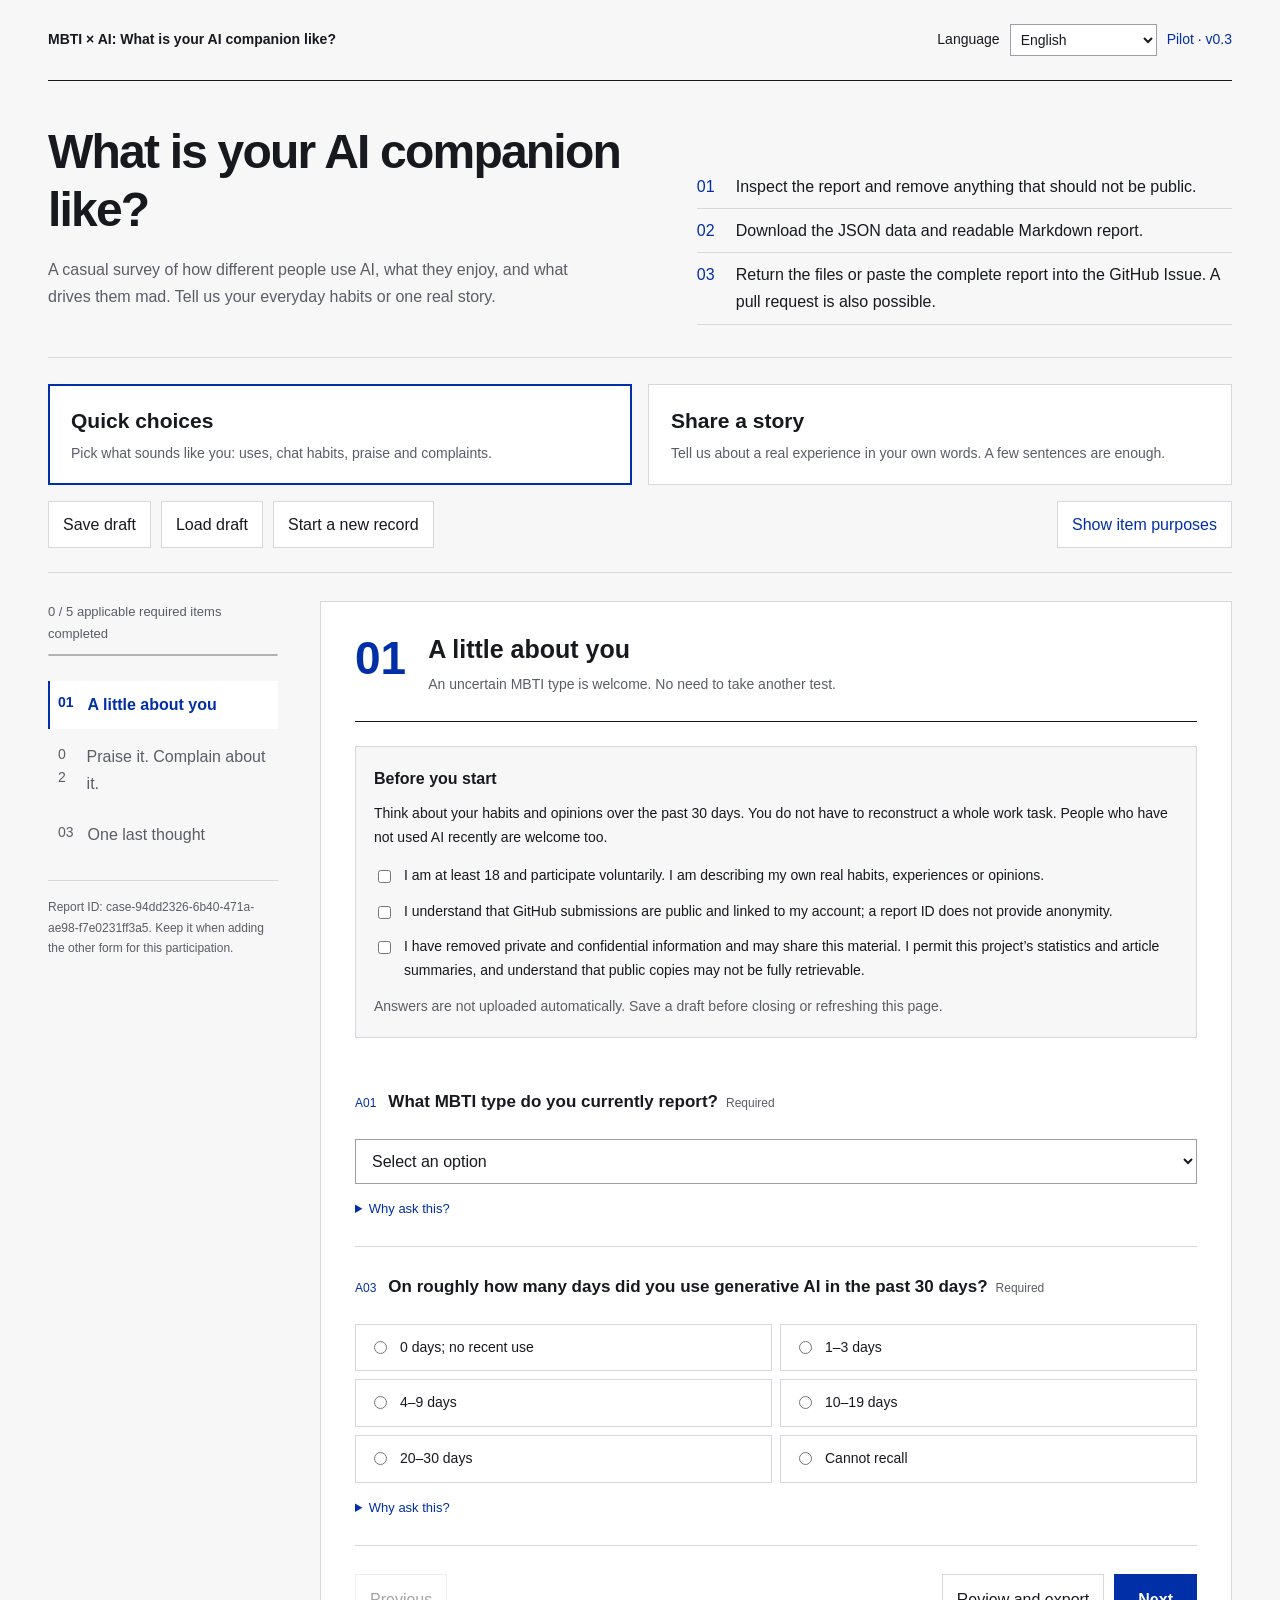
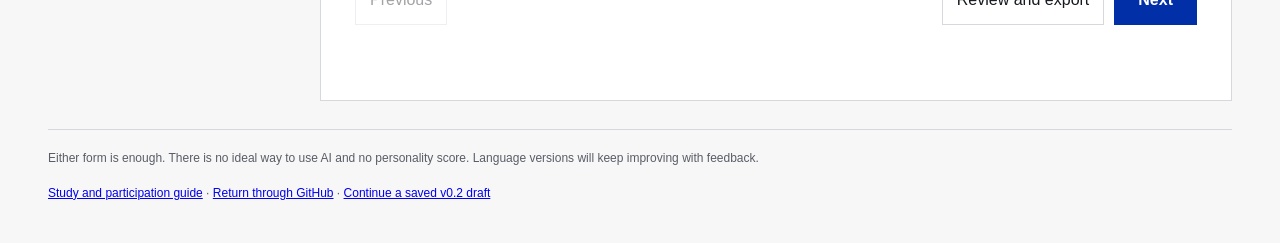
==== commit 1a47d18d: "Make the MBTI AI survey friendly and available in 12 languages" ====
--- a/survey/index.html
+++ b/survey/index.html
@@ -1,118 +1,89 @@
 <!doctype html>
-<html lang="zh-CN">
-<head>
-<meta charset="utf-8">
-<meta name="viewport" content="width=device-width,initial-scale=1">
-<meta http-equiv="Content-Security-Policy" content="default-src 'none'; script-src 'unsafe-inline'; style-src 'unsafe-inline'; connect-src 'none'; img-src data:; base-uri 'none'; form-action 'none'">
-<title>MBTI 与 AI 使用行为研究 · 问卷试填</title>
-<style>
+<html lang="zh-CN"><head><meta charset="utf-8"><meta name="viewport" content="width=device-width,initial-scale=1"><title>MBTI × AI</title><style>
 :root{--bg:#F7F7F8;--paper:#FFFFFF;--blue:#002FA7;--ink:#17191f;--muted:#5a5d66;--line:#d7d8de;--font:'Helvetica Neue',Helvetica,Arial,'Microsoft YaHei',sans-serif}
 *{box-sizing:border-box}body{margin:0;background:var(--bg);color:var(--ink);font:16px/1.7 var(--font)}button,input,textarea,select{font:inherit}button{cursor:pointer}button:disabled{opacity:.4;cursor:default}button,input,textarea,select,summary{outline-offset:4px}button:focus-visible,input:focus-visible,textarea:focus-visible,select:focus-visible,summary:focus-visible{outline:2px solid var(--blue)}[hidden]{display:none!important}
 .shell{max-width:1256px;margin:auto;padding:0 36px}.masthead{display:flex;justify-content:space-between;gap:20px;padding:24px 0;border-bottom:1px solid var(--ink);font-size:14px}.masthead strong{font-weight:700}.version{color:var(--blue)}.hero{display:grid;grid-template-columns:1.1fr 1fr;gap:60px;padding:42px 0 32px;border-bottom:1px solid var(--line)}h1{font-size:48px;letter-spacing:-1.8px;line-height:1.2;margin:0 0 18px;font-weight:600}p{margin:0 0 14px}.hero p{max-width:520px;color:var(--muted)}.route{margin:0;padding:0;list-style:none;counter-reset:route;align-self:end}.route li{display:flex;gap:14px;padding:8px 0;border-bottom:1px solid var(--line)}.route li:before{counter-increment:route;content:'0' counter(route);color:var(--blue);font-variant-numeric:tabular-nums;min-width:25px}.mode-row{display:grid;grid-template-columns:1fr 1fr;gap:16px;margin:26px 0 16px}.mode{background:var(--paper);border:1px solid var(--line);padding:18px 22px;text-align:left;color:var(--ink)}.mode[aria-pressed=true]{border:2px solid var(--blue);padding:17px 21px}.mode strong{display:block;font-size:21px;margin-bottom:4px}.mode small{display:block;font-size:14px;color:var(--muted)}.tools{display:flex;align-items:center;flex-wrap:wrap;gap:10px;padding-bottom:24px;border-bottom:1px solid var(--line)}button.secondary{border:1px solid var(--line);background:var(--paper);color:var(--ink);padding:9px 14px}button.primary{background:var(--blue);border:1px solid var(--blue);color:white;padding:11px 23px;font-weight:600}.tools .purpose-switch{margin-left:auto;color:var(--blue)}.workspace{display:grid;grid-template-columns:230px minmax(0,1fr);gap:42px;align-items:start;padding-top:28px}.sidebar{position:sticky;top:24px}.progress-caption{font-size:13px;color:var(--muted);margin-bottom:8px}progress{width:100%;height:4px;accent-color:var(--blue);display:block;margin-bottom:24px}nav{display:grid;gap:4px}nav button{padding:10px 8px;text-align:left;background:none;border:0;border-left:2px solid transparent;color:var(--muted);display:flex;gap:14px}nav button[aria-current=step]{color:var(--blue);border-left-color:var(--blue);background:var(--paper);font-weight:700}nav span{font-variant-numeric:tabular-nums;font-size:14px}.status-box{font-size:12px;color:var(--muted);border-top:1px solid var(--line);padding-top:16px;margin-top:22px;overflow-wrap:anywhere}.panel{min-width:0;background:var(--paper);border:1px solid var(--line);padding:30px 34px}.section-heading{display:flex;gap:22px;padding-bottom:24px;border-bottom:1px solid var(--ink)}.section-number{font-size:46px;color:var(--blue);font-weight:600;line-height:1.15;font-variant-numeric:tabular-nums}.section-heading h2{font-size:25px;margin:0 0 6px;line-height:1.4}.section-heading p{color:var(--muted);font-size:14px;margin:0}.entry{margin:24px 0;padding:18px;border:1px solid var(--line);background:var(--bg);font-size:14px}.entry h3{margin:0 0 10px;font-size:16px}.entry label{display:flex;gap:10px;margin:12px 0}.entry input{align-self:flex-start;margin-top:6px;accent-color:var(--blue)}.entry p:last-child{margin:12px 0 0;color:var(--muted)}fieldset{border:0;border-bottom:1px solid var(--line);padding:26px 0;margin:0;min-width:0}legend{padding:0;float:left;width:100%;font-size:17px;font-weight:600;margin-bottom:8px}legend+*{clear:both}.qid{font-size:12px;color:var(--blue);font-variant-numeric:tabular-nums;margin-right:12px}.optional{font-size:12px;color:var(--muted);font-weight:400;margin-left:8px}.hint{font-size:13px;color:var(--muted);margin:0 0 14px}.options{display:grid;grid-template-columns:1fr 1fr;gap:8px}.option{display:flex;gap:10px;align-items:start;cursor:pointer;border:1px solid var(--line);padding:11px 13px;font-size:14px;min-width:0}.option:has(input:checked){border-color:var(--blue);background:var(--bg)}.option input{accent-color:var(--blue);margin-top:5px;flex-shrink:0}input[type=text],textarea,select{display:block;width:100%;padding:12px;border:1px solid #9d9fa7;background:var(--paper);color:var(--ink);border-radius:0}textarea{min-height:140px;resize:vertical;line-height:1.7}details{margin-top:14px;font-size:13px;color:var(--muted)}summary{cursor:pointer;color:var(--blue);width:fit-content}details p{margin:8px 0 0;border-left:2px solid var(--blue);padding-left:12px}fieldset.invalid{border-left:3px solid var(--blue);padding-left:14px}.step-actions{display:flex;justify-content:space-between;gap:12px;margin-top:28px}.step-actions .right{display:flex;gap:10px}.notice{padding:12px 0;color:var(--blue);font-size:14px;min-height:45px;white-space:pre-line}.footnote{color:var(--muted);font-size:12px;margin:28px 0 40px;border-top:1px solid var(--line);padding-top:18px}dialog{border:1px solid var(--ink);width:min(900px,94vw);max-height:88vh;padding:30px;color:var(--ink);background:var(--paper)}dialog::backdrop{background:#17191f66}.dialog-head{display:flex;justify-content:space-between;gap:20px;align-items:start}dialog h2{margin:0 0 12px;font-size:25px}dialog p,dialog ol{font-size:14px}#preview-text{white-space:pre-wrap;overflow-wrap:anywhere;background:var(--bg);border:1px solid var(--line);padding:18px;max-height:38vh;overflow:auto;font-family:var(--font);font-size:13px;user-select:text}.export-actions{display:flex;flex-wrap:wrap;gap:10px;margin:20px 0}.dialog-note{color:var(--muted)}.inline-error{color:var(--blue);font-size:13px;margin:8px 0 0}noscript{display:block;padding:24px;color:var(--ink)}
 @media(max-width:900px){.shell{padding:0 24px}.workspace{grid-template-columns:180px minmax(0,1fr);gap:24px}.panel{padding:24px}.hero{gap:30px}h1{font-size:40px}.options{grid-template-columns:1fr}}
 @media(max-width:680px){.shell{padding:0 16px}.masthead{font-size:12px;padding:18px 0}.hero{grid-template-columns:1fr;gap:20px;padding:28px 0}h1{font-size:36px;letter-spacing:-1px}.hero p{font-size:14px}.route{font-size:13px}.mode-row{gap:10px;margin-top:20px}.mode{padding:12px}.mode[aria-pressed=true]{padding:11px}.mode strong{font-size:18px}.mode small{font-size:12px}.tools{gap:8px}.tools .purpose-switch{margin-left:0}.tools button.secondary{font-size:12px;padding:8px 10px}.workspace{display:block;padding-top:18px}.sidebar{position:static;margin-bottom:20px}.sidebar nav{display:flex;overflow-x:auto;padding:0 0 8px}.sidebar nav button{white-space:nowrap;gap:8px;font-size:13px}.sidebar progress{margin-bottom:12px}.status-box{margin-top:8px;padding-top:8px}.panel{padding:20px 18px}.section-heading{gap:14px}.section-number{font-size:36px}.section-heading h2{font-size:22px}legend{font-size:16px}.step-actions{flex-wrap:wrap}.step-actions .right{margin-left:auto}button.primary{padding:10px 15px}.footnote{margin-top:20px}dialog{padding:20px}.export-actions button{flex:1}.entry{padding:14px}.entry label{font-size:13px}}
-</style>
-</head>
-<body>
-<div class="shell">
-  <header class="masthead"><strong>MBTI 与 AI 使用行为研究</strong><span class="version">v0.2 · 试填稿</span></header>
-  <section class="hero">
-    <div><h1>记录一次真实的<br>AI 使用过程。</h1><p>我们想了解，人格偏好与提问、交互、核验、采用及最终体验有什么关系。成功、失败和未完成的经历都可以。</p></div>
-    <ol class="route"><li>选择一种问卷，回顾同一次任务</li><li>填写后检查答案，导出报告文件</li><li>通过项目的 Issue 或 PR 交回</li></ol>
-  </section>
-  <div class="mode-row" aria-label="选择问卷版本">
-    <button class="mode" data-mode="choice" aria-pressed="true"><strong>选择题版</strong><small>28道过程与体验题，另含共同背景及提交项。用于比较行为分布。</small></button>
-    <button class="mode" data-mode="text" aria-pressed="false"><strong>文字版</strong><small>13道开放问题，另含共同背景及提交项。用于理解过程和原因。</small></button>
-  </div>
-  <div class="tools">
-    <button class="secondary" id="save-draft">保存草稿</button><button class="secondary" id="load-draft">载入草稿</button><input type="file" id="draft-file" accept=".json,application/json" hidden>
-    <button class="secondary" id="reset">开始一份新记录</button><button class="secondary purpose-switch" id="purpose-switch" aria-pressed="false">查看每题研究目的</button>
-  </div>
-  <div class="workspace">
-    <aside class="sidebar"><div id="progress-caption" class="progress-caption"></div><progress id="progress" value="0" max="1" aria-label="必答题完成进度"></progress><nav id="steps" aria-label="问卷步骤"></nav><div class="status-box" id="record-info"></div></aside>
-    <main class="panel" id="main-panel">
-      <div class="section-heading"><span class="section-number" id="step-number"></span><div><h2 id="step-title" tabindex="-1"></h2><p id="step-intro"></p></div></div>
-      <section class="entry" id="entry"><h3>填写前确认</h3><p>请选最近30天内最近一次已经结束或决定暂停的任务，不必挑最成功的一次。暂时没有符合条件的经历，可以先浏览问卷。</p><div id="consents"></div><p>本页面不自动上传答案。请用“保存草稿”保留进度；关闭或刷新后，未保存内容可能丢失。</p></section>
-      <form id="questions" novalidate></form>
-      <div class="step-actions"><button class="secondary" id="previous">上一步</button><div class="right"><button class="secondary" id="review">检查答案</button><button class="primary" id="next">下一步</button></div></div>
-      <div class="notice" id="notice" role="status" aria-live="polite"></div>
-    </main>
-  </div>
-  <footer class="footnote">两版任选其一即可。补填另一版时沿用同一报告编号，分析时不重复计算参与人数。问卷仍在试填阶段，尚未经量表验证；实际填写耗时待试填确认。<a href="https://lawyer112.github.io/mbti-ai-open-study/">项目介绍 / English</a> · <a href="https://github.com/lawyer112/mbti-ai-open-study/issues/new?template=01-individual-report.yml" target="_blank" rel="noopener noreferrer">前往 GitHub 回传</a></footer>
+
+.language-control{display:flex;align-items:center;gap:10px;flex-wrap:wrap}.language-control select{width:auto;max-width:220px;padding:6px}.masthead{align-items:center}.version{white-space:nowrap}button,.mode{overflow-wrap:anywhere}.step-actions .right{flex-wrap:wrap}body{font-family:Arial,"Noto Sans", "Noto Sans CJK SC","Noto Sans Devanagari", "Noto Naskh Arabic","Yu Gothic","Malgun Gothic","Nirmala UI",sans-serif}input,select,textarea,button{font-family:inherit}html[dir=rtl] .mode,html[dir=rtl] nav button{text-align:right}html[dir=rtl] h1{letter-spacing:normal}html[dir=rtl] .tools .purpose-switch{margin-left:0;margin-right:auto}html[dir=rtl] .qid{margin-right:0;margin-left:12px}html[dir=rtl] .optional{margin-left:0;margin-right:8px}html[dir=rtl] nav button{border-left:0;border-right:2px solid transparent}html[dir=rtl] nav button[aria-current=step]{border-right-color:var(--blue)}html[dir=rtl] details p{border-left:0;border-right:2px solid var(--blue);padding-left:0;padding-right:12px}html[dir=rtl] .record-info{direction:ltr}#preview-text{font-family:inherit}bdi.qid{font-weight:400}#return-steps li{margin-bottom:10px}@media(max-width:680px){.masthead{align-items:flex-start;flex-direction:column;gap:14px}.language-control{width:100%}.language-control select{flex:1}.step-actions{flex-wrap:wrap}.step-actions .right{flex:1;justify-content:flex-end}.mode-row{grid-template-columns:1fr 1fr}.mode{padding:12px}.mode[aria-pressed=true]{padding:11px}.mode strong{font-size:18px}}
+</style></head>
+<body><div class="shell">
+<header class="masthead"><strong data-i18n="title"></strong><div class="language-control"><label for="language" data-i18n="language"></label><select id="language"></select><span class="version" data-i18n="pilot"></span></div></header>
+<section class="hero"><div><h1 data-i18n="hero"></h1><p data-i18n="intro"></p></div><ol class="route" id="route"></ol></section>
+<div class="mode-row"><button class="mode" data-mode="choice"><strong data-i18n="choice"></strong><small data-i18n="choice_desc"></small></button><button class="mode" data-mode="text"><strong data-i18n="text"></strong><small data-i18n="text_desc"></small></button></div>
+<div class="tools"><button class="secondary" id="save-draft" data-i18n="save"></button><button class="secondary" id="load-draft" data-i18n="load"></button><input type="file" id="draft-file" accept=".json,application/json" hidden><button class="secondary" id="reset" data-i18n="new"></button><button class="secondary purpose-switch" id="purpose-switch"></button></div>
+<div class="workspace"><aside class="sidebar"><div class="progress-caption" id="progress-caption"></div><progress id="progress" value="0" max="1"></progress><nav id="steps"></nav><div class="status-box" id="record-info"></div></aside>
+<main class="panel" id="main-panel"><div class="section-heading"><span class="section-number" id="step-number"></span><div><h2 id="step-title" tabindex="-1"></h2><p id="step-intro"></p></div></div>
+<section class="entry" id="entry"><h3 data-i18n="entry"></h3><p data-i18n="entrytext"></p><div id="consents"></div><p data-i18n="local_notice"></p></section>
+<form id="questions" novalidate></form><div class="step-actions"><button class="secondary" id="previous" data-i18n="previous"></button><div class="right"><button class="secondary" id="review" data-i18n="review"></button><button class="primary" id="next"></button></div></div><div class="notice" id="notice" role="status" aria-live="polite"></div></main></div>
+<footer class="footnote"><p data-i18n="footnote"></p><a id="home-link" data-i18n="home"></a> · <a id="return-link" target="_blank" rel="noopener noreferrer" data-i18n="return"></a> · <a href="v0.2/index.html" data-i18n="legacy"></a></footer>
 </div>
-<dialog id="review-dialog" aria-labelledby="review-title">
-  <div class="dialog-head"><h2 id="review-title">检查与导出</h2><button class="secondary" id="close-review">返回填写</button></div>
-  <p id="review-status"></p><pre id="preview-text"></pre>
-  <div class="export-actions"><button class="primary" id="export-json">导出数据文件</button><button class="secondary" id="export-md">导出可读报告</button><button class="secondary" id="copy-report">复制报告文字</button></div>
-  <p id="export-status" role="status" aria-live="polite"></p>
-  <ol><li>检查上面的内容，删除不应公开的信息；如需修改，返回对应题目。</li><li>导出 JSON 数据文件与 Markdown 可读报告。</li><li><a href="https://github.com/lawyer112/mbti-ai-open-study/issues/new?template=01-individual-report.yml" target="_blank" rel="noopener noreferrer">打开“个人问卷回传”Issue</a>，附上文件；也可通过 PR 提交。导出本身不会完成投稿。</li></ol>
-  <p class="dialog-note">只导出当前问卷和共同信息。切换另一版会保留已填写内容；要保存两版进度，请使用“保存草稿”。公开 Issue、PR 及附件会与 GitHub 账号关联。</p>
-</dialog>
-<noscript>此 HTML 需要浏览器启用 JavaScript 才能填写。也可使用仓库里的 choice-questionnaire.md 或 text-questionnaire.md。</noscript>
-<script id="questionnaire-data" type="application/json">{"version": "0.2", "title": "MBTI 与 AI 使用行为研究", "groups": [{"id": "background", "title": "参与背景", "intro": "了解使用经验，避免把经验差异解释为人格差异。", "items": [{"id": "B01", "title": "你的研究代号", "kind": "short", "purpose": "识别同一参与者的多次记录，避免把记录数当成人数。", "required": true, "hint": "请自选代号，不填姓名、联系方式或账号密码；再次参与沿用同一代号。"}, {"id": "B02", "title": "你目前主要的工作或学习领域", "kind": "select", "purpose": "描述样本构成，并在分析中区分领域差异。", "required": true, "hint": "", "options": [{"value": "1", "label": "技术与工程"}, {"value": "2", "label": "教育与研究"}, {"value": "3", "label": "商业与管理"}, {"value": "4", "label": "设计、内容与传媒"}, {"value": "5", "label": "医疗与健康"}, {"value": "6", "label": "公共服务"}, {"value": "7", "label": "其他领域"}, {"value": "8", "label": "暂未确定或不愿回答"}]}, {"id": "B03", "title": "你使用生成式 AI 大约有多久", "kind": "radio", "purpose": "记录 AI 经验，避免把熟练程度误归因于人格。", "required": true, "hint": "", "options": [{"value": "1", "label": "不足1个月"}, {"value": "2", "label": "1—5个月"}, {"value": "3", "label": "6—11个月"}, {"value": "4", "label": "12—23个月"}, {"value": "5", "label": "24个月及以上"}, {"value": "6", "label": "记不清"}]}, {"id": "B04", "title": "最近30天，你大约有多少天使用过生成式 AI", "kind": "radio", "purpose": "记录近期使用频率，与累计使用时间分别分析。", "required": true, "hint": "", "options": [{"value": "1", "label": "1—3天"}, {"value": "2", "label": "4—9天"}, {"value": "3", "label": "10—19天"}, {"value": "4", "label": "20—30天"}, {"value": "5", "label": "记不清"}]}], "mode": "shared"}, {"id": "task", "title": "选定一次真实任务", "intro": "后面的答案始终围绕同一次任务，包括未完成或中途停止的任务。", "items": [{"id": "B05", "title": "这次任务发生在哪一天", "kind": "short", "purpose": "记录任务时间，识别不同模型时期及回忆间隔。", "required": true, "hint": "填写 YYYY-MM-DD；具体日期记不清可填大致年月或“不清楚”。"}, {"id": "B06", "title": "你现在距离这次任务结束或暂停有多久", "kind": "radio", "purpose": "区分同期记录与事后回忆，评估回忆误差。", "required": true, "hint": "", "options": [{"value": "1", "label": "任务刚结束或暂停，不超过24小时"}, {"value": "2", "label": "2—7天"}, {"value": "3", "label": "8—30天"}, {"value": "4", "label": "记不清"}]}, {"id": "B07", "title": "这次任务主要属于哪一类", "kind": "select", "purpose": "按任务类型比较使用行为，避免不同任务混在一起。", "required": true, "hint": "", "options": [{"value": "1", "label": "写作与编辑"}, {"value": "2", "label": "编程与技术问题"}, {"value": "3", "label": "学习与理解知识"}, {"value": "4", "label": "资料搜索或分析"}, {"value": "5", "label": "计划与决策"}, {"value": "6", "label": "视觉或其他创作"}, {"value": "7", "label": "其他"}]}, {"id": "B08", "title": "这次任务要完成什么", "kind": "long", "purpose": "为行为记录提供具体语境，供核对任务是否可比较。", "required": true, "hint": "用1—3句话说明目标；不要填写客户姓名、内部项目或其他敏感细节。"}, {"id": "B09", "title": "使用 AI 之前，你对这类任务有多熟悉", "kind": "radio", "purpose": "记录领域熟悉度；熟悉任务与熟悉 AI 是两个不同条件。", "required": true, "hint": "", "options": [{"value": "1", "label": "1 完全陌生"}, {"value": "2", "label": "2 不太熟悉"}, {"value": "3", "label": "3 一般"}, {"value": "4", "label": "4 比较熟悉"}, {"value": "5", "label": "5 非常熟悉"}, {"value": "6", "label": "无法判断"}]}, {"id": "B10", "title": "使用了什么 AI 服务和模型", "kind": "short", "purpose": "记录工具条件，避免将模型能力差异解释为人格差异。", "required": true, "hint": "填写界面可见名称；多个模型请依次写出。看不到版本就填版本不清楚。"}, {"id": "B11", "title": "这次实际用到了哪些功能", "kind": "multi", "purpose": "记录联网、文件和工具能力，支持按工具条件分层。", "required": true, "hint": "可多选；选“不清楚”时不能同时选择其他项。", "exclusive": ["8"], "options": [{"value": "1", "label": "文本对话"}, {"value": "2", "label": "联网搜索"}, {"value": "3", "label": "阅读文件或图像"}, {"value": "4", "label": "执行代码或其他工具"}, {"value": "5", "label": "由 AI 连续执行多个步骤"}, {"value": "6", "label": "语音交互"}, {"value": "7", "label": "其他功能"}, {"value": "8", "label": "不清楚"}]}, {"id": "B12", "title": "如果这次结果出错，对你的影响有多大", "kind": "radio", "purpose": "记录任务后果，帮助解释核验与采用行为。", "required": true, "hint": "", "options": [{"value": "1", "label": "影响很小，容易重做"}, {"value": "2", "label": "会造成一定返工或损失"}, {"value": "3", "label": "可能产生较严重的后果"}, {"value": "4", "label": "无法判断"}]}], "mode": "shared"}, {"id": "choice_start", "title": "开始与提问", "intro": "记录当时实际采取的做法，没有标准答案。", "items": [{"id": "C01", "title": "这次使用 AI 最主要是为了什么", "kind": "radio", "purpose": "比较使用动机；动机本身不代表能力高低。", "required": true, "hint": "如果有多个原因，选择最主要的一个。", "options": [{"value": "1", "label": "获得初稿或初步方案"}, {"value": "2", "label": "解决一个具体问题"}, {"value": "3", "label": "学习或理解内容"}, {"value": "4", "label": "减少重复劳动"}, {"value": "5", "label": "探索新的思路"}, {"value": "6", "label": "其他原因"}, {"value": "7", "label": "记不清"}]}, {"id": "C02", "title": "开始使用 AI 前，你自己的方案有多明确", "kind": "radio", "purpose": "判断 AI 介入发生在构思前还是已有方案之后。", "required": true, "hint": "", "options": [{"value": "1", "label": "已有明确方案"}, {"value": "2", "label": "有大致方向"}, {"value": "3", "label": "尚无方案"}, {"value": "4", "label": "记不清"}]}, {"id": "C03", "title": "这次任务的步骤主要如何确定", "kind": "radio", "purpose": "比较任务规划由人主导、AI建议或双方共同形成的方式。", "required": true, "hint": "", "options": [{"value": "1", "label": "主要由我先安排步骤"}, {"value": "2", "label": "主要由 AI 提议步骤，再由我决定"}, {"value": "3", "label": "双方反复调整形成"}, {"value": "4", "label": "任务很简单，没有分步骤"}, {"value": "5", "label": "记不清"}]}, {"id": "C04", "title": "第一次输入中，你是否写明要 AI 完成什么", "kind": "radio", "purpose": "记录目标信息是否出现；自报与可核对原文分开标记。", "required": true, "hint": "", "options": [{"value": "1", "label": "有"}, {"value": "2", "label": "没有"}, {"value": "3", "label": "记不清"}]}, {"id": "C05", "title": "第一次输入中，你是否提供了相关背景或材料", "kind": "radio", "purpose": "记录上下文提供情况，不把背景越多直接等同于效果越好。", "required": true, "hint": "", "options": [{"value": "1", "label": "有"}, {"value": "2", "label": "没有"}, {"value": "3", "label": "记不清"}]}, {"id": "C06", "title": "第一次输入中，你是否指定了输出形式", "kind": "radio", "purpose": "记录格式约束，例如表格、步骤、代码或篇幅。", "required": true, "hint": "", "options": [{"value": "1", "label": "有"}, {"value": "2", "label": "没有"}, {"value": "3", "label": "记不清"}]}, {"id": "C07", "title": "第一次输入中，你是否说明怎样算完成或达标", "kind": "radio", "purpose": "记录成功标准是否明确，供后续过程比较。", "required": true, "hint": "", "options": [{"value": "1", "label": "有"}, {"value": "2", "label": "没有"}, {"value": "3", "label": "记不清"}]}, {"id": "C08", "title": "你的第一次请求最接近哪种形式", "kind": "radio", "purpose": "区分直接交办、分步推进与开放探索等启动方式。", "required": true, "hint": "", "options": [{"value": "1", "label": "直接要求完成整个任务"}, {"value": "2", "label": "先要求完成其中一个部分"}, {"value": "3", "label": "先讨论思路或可能性"}, {"value": "4", "label": "先让 AI 澄清需求或向我提问"}, {"value": "5", "label": "其他形式"}, {"value": "6", "label": "记不清"}]}], "mode": "choice"}, {"id": "choice_interaction", "title": "交互与调整", "intro": "回顾追问、改变方向和遇到困难时的处理。", "items": [{"id": "C09", "title": "你在这次任务中向 AI 发了多少条消息", "kind": "radio", "purpose": "以用户消息数近似描述交互深度；不视作效率或质量分数。", "required": true, "hint": "计算同一任务涉及的对话，不计算 AI 发出的消息。可以按记录估计区间。", "options": [{"value": "1", "label": "1条"}, {"value": "2", "label": "2—3条"}, {"value": "3", "label": "4—6条"}, {"value": "4", "label": "7—10条"}, {"value": "5", "label": "11条及以上"}, {"value": "6", "label": "记不清"}]}, {"id": "C10", "title": "后续交互中，你做过哪些调整", "kind": "multi", "purpose": "识别不同迭代策略，多种行为可以同时发生。", "required": true, "hint": "", "exclusive": ["7", "8"], "options": [{"value": "1", "label": "补充背景或材料"}, {"value": "2", "label": "修改要求或限制"}, {"value": "3", "label": "要求解释或举例"}, {"value": "4", "label": "指出并纠正错误"}, {"value": "5", "label": "要求其他方案"}, {"value": "6", "label": "切换模型或工具"}, {"value": "7", "label": "没有做这些调整"}, {"value": "8", "label": "记不清"}]}, {"id": "C11", "title": "过程中，你是否改变了原来的任务目标", "kind": "radio", "purpose": "记录目标变化，避免把目标改变后的产出当成原目标的完成。", "required": true, "hint": "", "options": [{"value": "1", "label": "没有改变"}, {"value": "2", "label": "只调整了局部目标"}, {"value": "3", "label": "改变了主要目标"}, {"value": "4", "label": "开始时没有明确目标"}, {"value": "5", "label": "记不清"}]}, {"id": "C12", "title": "当 AI 提出你原先没有想到的方向时，你如何处理", "kind": "radio", "purpose": "观察对 AI 主动建议的接纳方式。", "required": true, "hint": "", "options": [{"value": "1", "label": "本次没有遇到这种情况"}, {"value": "2", "label": "没有采用"}, {"value": "3", "label": "采用了其中一部分"}, {"value": "4", "label": "基本沿用了新方向"}, {"value": "5", "label": "记不清"}]}, {"id": "C13", "title": "如果一度无法推进，你主要如何处理", "kind": "radio", "purpose": "记录受阻后的策略，而非仅统计成功经历。", "required": true, "hint": "", "options": [{"value": "1", "label": "本次没有卡住"}, {"value": "2", "label": "改写或补充提示后继续"}, {"value": "3", "label": "换模型或工具继续"}, {"value": "4", "label": "请其他人帮助"}, {"value": "5", "label": "改为自己完成"}, {"value": "6", "label": "暂停或放弃任务"}, {"value": "7", "label": "其他处理"}, {"value": "8", "label": "记不清"}]}], "mode": "choice"}, {"id": "choice_judgment", "title": "核验与采用", "intro": "如实记录即可，未核验也是有效答案。", "items": [{"id": "C14", "title": "你用哪些方式检查过 AI 的回答", "kind": "multi", "purpose": "区分未核验、凭印象、同模型确认、独立来源及实际检验。", "required": true, "hint": "", "exclusive": ["1", "8"], "options": [{"value": "1", "label": "没有核验"}, {"value": "2", "label": "凭已有知识或印象检查"}, {"value": "3", "label": "让同一个 AI 再确认"}, {"value": "4", "label": "查阅独立资料或原始来源"}, {"value": "5", "label": "实际计算、运行或测试"}, {"value": "6", "label": "请其他人核查"}, {"value": "7", "label": "其他方式"}, {"value": "8", "label": "记不清"}]}, {"id": "C15", "title": "你是否发现回答中存在错误", "kind": "radio", "purpose": "记录错误的发现情况；没有发现不等于回答正确。", "required": true, "hint": "", "options": [{"value": "1", "label": "发现了错误"}, {"value": "2", "label": "检查过，但没有发现错误"}, {"value": "3", "label": "没有检查，不能判断"}, {"value": "4", "label": "记不清"}]}, {"id": "C16", "title": "发现错误后，你最主要采取了什么行动", "kind": "radio", "purpose": "研究错误后的修复行为，区分信任受挫后的不同反应。", "required": true, "hint": "", "show_if": {"id": "C15", "equals": "1"}, "options": [{"value": "1", "label": "指出错误，让 AI 修改"}, {"value": "2", "label": "自己修改结果"}, {"value": "3", "label": "换模型或工具重新做"}, {"value": "4", "label": "请他人协助"}, {"value": "5", "label": "停止使用该结果"}, {"value": "6", "label": "仍然使用原结果"}, {"value": "7", "label": "其他处理"}, {"value": "8", "label": "记不清"}]}, {"id": "C17", "title": "你最终怎样使用 AI 给出的内容", "kind": "radio", "purpose": "记录产出采用方式，与信任和完成状态分别分析。", "required": true, "hint": "", "options": [{"value": "1", "label": "直接采用"}, {"value": "2", "label": "小幅修改后采用"}, {"value": "3", "label": "较大修改后采用"}, {"value": "4", "label": "仅作参考"}, {"value": "5", "label": "未采用"}, {"value": "6", "label": "无法判断"}]}], "mode": "choice"}, {"id": "choice_result", "title": "结果与体验", "intro": "实际结果与个人感受分开记录，不换算为人格排名。", "items": [{"id": "C18", "title": "这次任务最终完成到什么程度", "kind": "radio", "purpose": "描述完成状态；同类任务才能进一步比较绩效。", "required": true, "hint": "", "options": [{"value": "1", "label": "完成"}, {"value": "2", "label": "部分完成"}, {"value": "3", "label": "未完成"}, {"value": "4", "label": "无法判断"}]}, {"id": "C19", "title": "从开始处理到本次结束或暂停，实际投入了多少时间", "kind": "radio", "purpose": "记录人实际投入的时间区间，而非假设不用 AI 会花多久。", "required": true, "hint": "包含与 AI 交互、核验和修改时间；不含离开任务的时间。", "options": [{"value": "1", "label": "不足5分钟"}, {"value": "2", "label": "5—14分钟"}, {"value": "3", "label": "15—29分钟"}, {"value": "4", "label": "30—59分钟"}, {"value": "5", "label": "60—119分钟"}, {"value": "6", "label": "120分钟及以上"}, {"value": "7", "label": "不清楚"}]}, {"id": "C20", "title": "上一个时间答案主要依据什么", "kind": "radio", "purpose": "区分计时记录与回忆估计，避免精度混用。", "required": true, "hint": "", "show_if": {"id": "C19", "not_equals": "7"}, "options": [{"value": "1", "label": "计时器或日志等记录"}, {"value": "2", "label": "事后估计"}, {"value": "3", "label": "两者结合"}]}, {"id": "C21", "title": "凭你的感受，AI 对这次所需工作量有什么影响", "kind": "radio", "purpose": "记录主观工作量变化；不能代替有无 AI 对照实验。", "required": true, "hint": "", "options": [{"value": "1", "label": "增加很多"}, {"value": "2", "label": "增加一些"}, {"value": "3", "label": "没有明显变化"}, {"value": "4", "label": "减少一些"}, {"value": "5", "label": "减少很多"}, {"value": "6", "label": "无法判断"}]}, {"id": "C22", "title": "整体上，AI 对完成这次任务有什么帮助", "kind": "radio", "purpose": "测量本次自评帮助程度，同时允许负面体验。", "required": true, "hint": "", "options": [{"value": "1", "label": "明显妨碍"}, {"value": "2", "label": "有些妨碍"}, {"value": "3", "label": "没有明显影响"}, {"value": "4", "label": "有些帮助"}, {"value": "5", "label": "帮助很大"}, {"value": "6", "label": "无法判断"}]}, {"id": "C23", "title": "结束时，你对 AI 最终给出的内容有多信任", "kind": "radio", "purpose": "记录主观信任，与核验及采用行为交叉分析，不等同于正确率。", "required": true, "hint": "", "options": [{"value": "1", "label": "1 完全不信任"}, {"value": "2", "label": "2 比较不信任"}, {"value": "3", "label": "3 一般"}, {"value": "4", "label": "4 比较信任"}, {"value": "5", "label": "5 非常信任"}, {"value": "6", "label": "无法判断"}]}, {"id": "C24", "title": "过程中，你对任务方向有多大控制感", "kind": "radio", "purpose": "记录主观控制感，与任务步骤和目标变化分别比较。", "required": true, "hint": "", "options": [{"value": "1", "label": "1 几乎没有控制感"}, {"value": "2", "label": "2 控制感较少"}, {"value": "3", "label": "3 一般"}, {"value": "4", "label": "4 控制感较强"}, {"value": "5", "label": "5 控制感很强"}, {"value": "6", "label": "无法判断"}]}, {"id": "C25", "title": "这次与 AI 交互时，你有多强的挫败感", "kind": "radio", "purpose": "记录交互成本与负面感受，避免只收集收益。", "required": true, "hint": "", "options": [{"value": "1", "label": "1 没有"}, {"value": "2", "label": "2 较轻"}, {"value": "3", "label": "3 中等"}, {"value": "4", "label": "4 较强"}, {"value": "5", "label": "5 很强"}, {"value": "6", "label": "无法判断"}]}, {"id": "C26", "title": "这次使用 AI 后，你对相关内容的理解有什么变化", "kind": "radio", "purpose": "记录自评学习结果，不视作独立知识测验。", "required": true, "hint": "", "options": [{"value": "1", "label": "更混乱了"}, {"value": "2", "label": "没有明显变化"}, {"value": "3", "label": "理解了一些新内容"}, {"value": "4", "label": "理解加深很多"}, {"value": "5", "label": "本次任务不涉及学习"}, {"value": "6", "label": "无法判断"}]}, {"id": "C27", "title": "下次遇到类似任务，你是否愿意再次使用 AI", "kind": "radio", "purpose": "记录未来使用意愿，与当次满意或绩效区分。", "required": true, "hint": "", "options": [{"value": "1", "label": "肯定不愿意"}, {"value": "2", "label": "可能不愿意"}, {"value": "3", "label": "不确定"}, {"value": "4", "label": "可能愿意"}, {"value": "5", "label": "肯定愿意"}]}, {"id": "C28", "title": "本报告可以提供哪类脱敏材料", "kind": "multi", "purpose": "标记可核对程度，不把有附件作为所有记录的纳入门槛。", "required": true, "hint": "这里只记录材料类型，附件在提交 GitHub 时由你自行选择上传。", "exclusive": ["5", "6"], "options": [{"value": "1", "label": "提示词或对话摘录"}, {"value": "2", "label": "截图"}, {"value": "3", "label": "最终成果"}, {"value": "4", "label": "测试或运行记录"}, {"value": "5", "label": "仅有文字回忆"}, {"value": "6", "label": "暂不提供材料"}]}], "mode": "choice"}, {"id": "text_start", "title": "任务如何开始", "intro": "写具体经历即可，不要求论文式表述。", "items": [{"id": "T01", "title": "当时为什么决定使用 AI", "kind": "long", "purpose": "解释使用动机与选择 AI 的情境，对应选择题 C01。", "required": true, "hint": "写出当时最主要的考虑；不需要猜测你的 MBTI 为什么会这样。"}, {"id": "T02", "title": "使用前，你自己的方案是什么", "kind": "long", "purpose": "了解先有方案还是借助 AI 构思，以及步骤如何形成，对应 C02—C03。", "required": true, "hint": "当时没有方案也请直接写明；可以说明怎样判断任务算完成。"}, {"id": "T03", "title": "你的第一条提示词是什么", "kind": "long", "purpose": "从原始表达了解目标、背景、输出和成功标准，对应 C04—C08。", "required": true, "hint": "填写脱敏原话，或注明“事后摘要”。不能核对的摘要不作为原话编码。"}], "mode": "text"}, {"id": "text_process", "title": "交互怎样推进", "intro": "回顾关键转折，包括没有发生调整的情况。", "items": [{"id": "T04", "title": "第一轮回答之后，过程怎样继续", "kind": "long", "purpose": "重建迭代策略与顺序，解释 C09—C10 的行为类别。", "required": true, "hint": "描述2—3个关键步骤；如果只问了一次，请写只问了一次。可补充用户消息数及计数依据。"}, {"id": "T05", "title": "过程中任务方向是否改变", "kind": "long", "purpose": "了解目标变化和 AI 新建议如何被接受或拒绝，对应 C11—C12。", "required": true, "hint": "若改变，说明何时、由谁提出、为什么改变；没有改变就写没有。"}, {"id": "T06", "title": "过程中是否遇到难以推进的时刻", "kind": "long", "purpose": "了解受阻原因及应对方式，对应 C13 和 C25。", "required": true, "hint": "没有就写没有；有则说明当时发生什么，以及后来如何处理。"}], "mode": "text"}, {"id": "text_judgment", "title": "如何判断与采用", "intro": "说明判断依据，无须为经历补做核验。", "items": [{"id": "T07", "title": "你怎样判断 AI 的回答是否可用", "kind": "long", "purpose": "了解核验依据、来源与执行方法，对应 C14。", "required": true, "hint": "没有检查也可以如实写明；请区分“问 AI 再确认”与查资料、运行或测试。"}, {"id": "T08", "title": "你有没有发现错误，发现后怎样处理", "kind": "long", "purpose": "了解错误发现及修复过程，对应 C15—C16。", "required": true, "hint": "区分检查后未发现、未检查无法判断、确实发现错误三种情况。"}, {"id": "T09", "title": "最后保留或舍弃了哪些 AI 内容", "kind": "long", "purpose": "理解采用、修改或拒绝背后的理由，对应 C17。", "required": true, "hint": "说明最终如何使用内容；不要只写“好用”或“不好用”。"}], "mode": "text"}, {"id": "text_result", "title": "结果与个人体验", "intro": "写能确认的结果；无法判断的地方可以明确说明。", "items": [{"id": "T10", "title": "这次任务最终获得了什么结果", "kind": "long", "purpose": "记录完成程度、实际投入与证据，对应 C18—C22、C28。", "required": true, "hint": "说明是否完成、实际耗时及计时/估计依据；可写成果和不足，不把假设的无 AI 耗时当实测。"}, {"id": "T11", "title": "在这次过程中，你自己的思考起了什么作用", "kind": "long", "purpose": "了解思考、判断和控制的分工，解释信任与控制感，对应 C03、C23—C24。", "required": true, "hint": "可以写哪些决定由自己作出，哪些交给 AI，以及依据。没有变化也可以写。"}, {"id": "T12", "title": "这次使用 AI 对你的理解或学习有什么影响", "kind": "long", "purpose": "探索理解加深、没有变化或产生困惑的具体原因，对应 C26。", "required": true, "hint": "可举一个具体例子；不涉及学习可直接写不适用。"}, {"id": "T13", "title": "下次遇到类似任务，你会怎样使用或不使用 AI", "kind": "long", "purpose": "解释未来使用意愿及经验迁移，对应 C27。", "required": true, "hint": "说明准备沿用或改变什么，以及理由。"}], "mode": "text"}, {"id": "personality", "title": "人格记录", "intro": "最后填写已知类型；本问卷不负责测定你的 MBTI。", "items": [{"id": "P01", "title": "你目前报告的 MBTI 类型", "kind": "select", "purpose": "将已报告的人格标签与行为记录关联；不从行为反推类型。", "required": true, "hint": "", "options": [{"value": "1", "label": "ISTJ"}, {"value": "2", "label": "ISFJ"}, {"value": "3", "label": "INFJ"}, {"value": "4", "label": "INTJ"}, {"value": "5", "label": "ISTP"}, {"value": "6", "label": "ISFP"}, {"value": "7", "label": "INFP"}, {"value": "8", "label": "INTP"}, {"value": "9", "label": "ESTP"}, {"value": "10", "label": "ESFP"}, {"value": "11", "label": "ENFP"}, {"value": "12", "label": "ENTP"}, {"value": "13", "label": "ESTJ"}, {"value": "14", "label": "ESFJ"}, {"value": "15", "label": "ENFJ"}, {"value": "16", "label": "ENTJ"}, {"value": "17", "label": "不确定"}]}, {"id": "P02", "title": "这个类型主要来自哪里", "kind": "radio", "purpose": "区分正式 MBTI、16Personalities、其他测试及自我判断，避免当作同一测量工具。", "required": true, "hint": "", "options": [{"value": "1", "label": "正式 MBTI 评估"}, {"value": "2", "label": "16Personalities"}, {"value": "3", "label": "其他在线测试"}, {"value": "4", "label": "自我判断"}, {"value": "5", "label": "不清楚"}]}, {"id": "P03", "title": "这个结果大约是什么时候得到的", "kind": "short", "purpose": "记录测量时间，识别旧结果及测量信息不足。", "required": false, "hint": "填写大致年月；自我判断或记不清可直接说明。"}, {"id": "P04", "title": "如果测过多次，类型结果是否一致", "kind": "radio", "purpose": "记录标签稳定性与不确定性，不强迫变化者固定一种类型。", "required": true, "hint": "", "options": [{"value": "1", "label": "多次结果相同"}, {"value": "2", "label": "多次结果不同"}, {"value": "3", "label": "只测过一次"}, {"value": "4", "label": "没有测试过"}, {"value": "5", "label": "记不清"}]}], "mode": "shared"}, {"id": "closing", "title": "补充与使用范围", "intro": "导出前会显示完整答案，便于再次检查。", "items": [{"id": "R01", "title": "还有哪些问题没有被这份问卷覆盖", "kind": "long", "purpose": "发现预设选项遗漏，作为下一版问卷改进依据。", "required": false, "hint": "选择了“其他”时也可在这里补充；不要填写个人隐私。"}, {"id": "R02", "title": "是否用 AI 整理了这份报告", "kind": "radio", "purpose": "记录叙述是否经过 AI 辅助，保留报告来源透明度。", "required": true, "hint": "", "options": [{"value": "1", "label": "未使用"}, {"value": "2", "label": "使用过"}]}, {"id": "R03", "title": "AI 具体帮助整理了哪些部分", "kind": "long", "purpose": "区分润色、摘要与内容生成；记录必须来自本人经历。", "required": true, "hint": "", "show_if": {"id": "R02", "equals": "2"}}, {"id": "R04", "title": "是否允许论文逐字引用本报告中的脱敏摘录", "kind": "radio", "purpose": "将统计汇总授权与逐字引用许可分开。", "required": true, "hint": "", "options": [{"value": "1", "label": "不允许，只用于统计与汇总"}, {"value": "2", "label": "允许逐字引用脱敏摘录"}]}, {"id": "R05", "title": "是否已经提交过同一次任务的报告", "kind": "short", "purpose": "连接补充和更正记录，避免 Issue、PR 或两版问卷重复计数。", "required": false, "hint": "有则粘贴链接或报告编号，没有可留空。"}], "mode": "shared"}], "consents": ["我已满18岁，自愿参与；本次记录来自最近30天内本人真实使用 AI 的任务。", "我理解提交到公开 GitHub 后，答案及附件会公开并与提交账号关联；研究代号不等于匿名。", "我已移除凭据、机密和他人私人信息，并有权提交材料；同意本项目用于统计分析及论文汇总，理解公开副本不能保证完全撤回。"]}</script>
-<script>
-'use strict';
-const BANK=JSON.parse(document.getElementById('questionnaire-data').textContent);
-const ITEMS=BANK.groups.flatMap(g=>g.items), BYID=Object.fromEntries(ITEMS.map(q=>[q.id,q]));
+<dialog id="review-dialog" aria-labelledby="review-title"><div class="dialog-head"><h2 id="review-title" data-i18n="review"></h2><button class="secondary" id="close-review" data-i18n="close"></button></div><p id="review-status"></p><pre id="preview-text"></pre><div class="export-actions"><button class="primary" id="export-json" data-i18n="export_json"></button><button class="secondary" id="export-md" data-i18n="export_md"></button><button class="secondary" id="copy-report" data-i18n="copy"></button></div><p id="export-status" role="status" aria-live="polite"></p><ol id="return-steps"></ol><a id="dialog-return" target="_blank" rel="noopener noreferrer" data-i18n="return"></a><p class="dialog-note" data-i18n="privacy"></p></dialog>
+<noscript>JavaScript is required. Markdown: <a href="zh-CN/choice-questionnaire.md">简体中文</a> · <a href="en/choice-questionnaire.md">English</a> · <a href="ja/choice-questionnaire.md">日本語</a> · <a href="ko/choice-questionnaire.md">한국어</a> · <a href="es/choice-questionnaire.md">Español</a> · <a href="fr/choice-questionnaire.md">Français</a> · <a href="de/choice-questionnaire.md">Deutsch</a> · <a href="pt/choice-questionnaire.md">Português</a> · <a href="ru/choice-questionnaire.md">Русский</a> · <a href="ar/choice-questionnaire.md">العربية</a> · <a href="hi/choice-questionnaire.md">हिन्दी</a> · <a href="id/choice-questionnaire.md">Bahasa Indonesia</a></noscript>
+<script id="questionnaire-data" type="application/json">{"version": "0.3", "revision": "2026-10-26.fun.1", "languages": [{"code": "zh-CN", "name": "简体中文", "dir": "ltr"}, {"code": "en", "name": "English", "dir": "ltr"}, {"code": "ja", "name": "日本語", "dir": "ltr"}, {"code": "ko", "name": "한국어", "dir": "ltr"}, {"code": "es", "name": "Español", "dir": "ltr"}, {"code": "fr", "name": "Français", "dir": "ltr"}, {"code": "de", "name": "Deutsch", "dir": "ltr"}, {"code": "pt", "name": "Português", "dir": "ltr"}, {"code": "ru", "name": "Русский", "dir": "ltr"}, {"code": "ar", "name": "العربية", "dir": "rtl"}, {"code": "hi", "name": "हिन्दी", "dir": "ltr"}, {"code": "id", "name": "Bahasa Indonesia", "dir": "ltr"}], "banks": {"zh-CN": {"version": "0.3", "title": "MBTI × AI：你的 AI 搭子，是什么画风？", "groups": [{"id": "about", "title": "先认识一下你", "intro": "MBTI 不确定也可以参加，不需要先去做一次测试。", "items": [{"id": "A01", "title": "你目前报告的 MBTI 类型", "kind": "select", "purpose": "把自报类型与回答关联；不从回答反推人格。", "required": true, "hint": "", "options": [{"value": "1", "label": "ISTJ"}, {"value": "2", "label": "ISFJ"}, {"value": "3", "label": "INFJ"}, {"value": "4", "label": "INTJ"}, {"value": "5", "label": "ISTP"}, {"value": "6", "label": "ISFP"}, {"value": "7", "label": "INFP"}, {"value": "8", "label": "INTP"}, {"value": "9", "label": "ESTP"}, {"value": "10", "label": "ESFP"}, {"value": "11", "label": "ENFP"}, {"value": "12", "label": "ENTP"}, {"value": "13", "label": "ESTJ"}, {"value": "14", "label": "ESFJ"}, {"value": "15", "label": "ENFJ"}, {"value": "16", "label": "ENTJ"}, {"value": "17", "label": "不确定"}]}, {"id": "A02", "title": "这个类型主要来自哪里", "kind": "radio", "purpose": "区分正式 MBTI、16Personalities、其他测试与自我判断。", "required": true, "hint": "", "show_if": {"id": "A01", "not_equals": "17"}, "options": [{"value": "1", "label": "正式 MBTI 评估"}, {"value": "2", "label": "16Personalities"}, {"value": "3", "label": "其他在线测试"}, {"value": "4", "label": "自我判断"}, {"value": "5", "label": "不清楚"}]}, {"id": "A03", "title": "最近 30 天，你大约有多少天用过生成式 AI", "kind": "radio", "purpose": "区分使用频率和近期未使用者，避免把经验差异当成人格差异。", "required": true, "hint": "", "options": [{"value": "1", "label": "0 天，最近没有用过"}, {"value": "2", "label": "1—3 天"}, {"value": "3", "label": "4—9 天"}, {"value": "4", "label": "10—19 天"}, {"value": "5", "label": "20—30 天"}, {"value": "6", "label": "记不清"}]}, {"id": "A04", "title": "你使用生成式 AI 大约有多久", "kind": "radio", "purpose": "记录累计经验，与最近的使用频率分开看。", "required": true, "hint": "", "show_if": {"id": "A03", "not_equals": "1"}, "options": [{"value": "1", "label": "不足 1 个月"}, {"value": "2", "label": "1—5 个月"}, {"value": "3", "label": "6—11 个月"}, {"value": "4", "label": "12—23 个月"}, {"value": "5", "label": "24 个月及以上"}, {"value": "6", "label": "记不清"}]}], "mode": "shared"}, {"id": "uses", "title": "你和 AI 怎么搭档", "intro": "想想最近 30 天的日常使用，不需要挑最成功的经历。", "items": [{"id": "Q01", "title": "最近你主要拿 AI 做什么", "kind": "multi", "purpose": "比较实际使用场景；同一个人可以有多种用途。", "required": true, "hint": "", "show_if": {"id": "A03", "not_equals": "1"}, "options": [{"value": "1", "label": "写作、修改或翻译"}, {"value": "2", "label": "编程或解决技术问题"}, {"value": "3", "label": "学习、解释知识"}, {"value": "4", "label": "查找、整理或分析信息"}, {"value": "5", "label": "想点子、做创作"}, {"value": "6", "label": "做计划或辅助选择"}, {"value": "7", "label": "聊情绪、寻求陪伴"}, {"value": "8", "label": "随便聊天、娱乐"}, {"value": "9", "label": "其他用途"}]}, {"id": "Q02", "title": "对你来说，AI 更像什么", "kind": "radio", "purpose": "比较参与者如何定位 AI 的角色，不预设某个类型应该选什么。", "required": true, "hint": "", "show_if": {"id": "A03", "not_equals": "1"}, "options": [{"value": "1", "label": "办事工具"}, {"value": "2", "label": "工作助手"}, {"value": "3", "label": "随时能问的老师"}, {"value": "4", "label": "一起讨论的搭子"}, {"value": "5", "label": "提供灵感的伙伴"}, {"value": "6", "label": "聊天或陪伴对象"}, {"value": "7", "label": "还没有固定定位"}]}], "mode": "choice"}, {"id": "style", "title": "你喜欢怎么和它聊", "intro": "选最接近你平时习惯的答案，没有标准用法。", "items": [{"id": "Q03", "title": "你通常怎样开口", "kind": "radio", "purpose": "比较表达习惯，不把字数多或少直接当成能力高低。", "required": true, "hint": "", "show_if": {"id": "A03", "not_equals": "1"}, "options": [{"value": "1", "label": "一句话直接交代"}, {"value": "2", "label": "先讲背景、要求和限制"}, {"value": "3", "label": "拆成几步，一步步问"}, {"value": "4", "label": "先聊聊，边想边明确需求"}, {"value": "5", "label": "不同任务差别很大"}, {"value": "6", "label": "记不清"}]}, {"id": "Q04", "title": "第一轮不合心意时，你通常先做什么", "kind": "radio", "purpose": "观察遇到不满意回答后的第一反应。", "required": true, "hint": "", "show_if": {"id": "A03", "not_equals": "1"}, "options": [{"value": "1", "label": "补充背景或要求"}, {"value": "2", "label": "换一种说法重新问"}, {"value": "3", "label": "让它给几个不同版本"}, {"value": "4", "label": "换一个模型或工具"}, {"value": "5", "label": "改为自己处理"}, {"value": "6", "label": "先搁置，不继续了"}, {"value": "7", "label": "最近没有遇到这种情况"}, {"value": "8", "label": "记不清"}]}, {"id": "Q05", "title": "让 AI 给建议时，你更喜欢哪种回答", "kind": "radio", "purpose": "比较结果偏好：直接方案、多种选项、解释或共同探索。", "required": true, "hint": "", "show_if": {"id": "A03", "not_equals": "1"}, "options": [{"value": "1", "label": "一份能直接用的方案"}, {"value": "2", "label": "几种方案，自己比较选择"}, {"value": "3", "label": "先说明理由和依据"}, {"value": "4", "label": "先一起讨论，再形成答案"}, {"value": "5", "label": "主要看具体任务"}]}, {"id": "Q06", "title": "AI 提出与你不同的意见时，你通常怎样回应", "kind": "radio", "purpose": "观察对不同意见的反应；不是测量谁更理性或更固执。", "required": true, "hint": "", "show_if": {"id": "A03", "not_equals": "1"}, "options": [{"value": "1", "label": "先听听它的理由"}, {"value": "2", "label": "先核对它说的有没有依据"}, {"value": "3", "label": "重申我的要求，让它按我的想法来"}, {"value": "4", "label": "看具体问题，再决定怎么处理"}, {"value": "5", "label": "最近没遇到过"}, {"value": "6", "label": "记不清"}]}, {"id": "Q07", "title": "涉及重要信息或判断时，你会再核验 AI 的回答吗", "kind": "radio", "purpose": "描述核验习惯；频率不代表核验质量或答案正确率。", "required": true, "hint": "", "show_if": {"id": "A03", "not_equals": "1"}, "options": [{"value": "1", "label": "每次都会"}, {"value": "2", "label": "经常会"}, {"value": "3", "label": "有时会"}, {"value": "4", "label": "很少会"}, {"value": "5", "label": "从不"}, {"value": "6", "label": "最近没用 AI 处理这类内容"}]}], "mode": "choice"}, {"id": "opinions", "title": "夸夸它，也吐槽它", "intro": "喜欢、不喜欢，或者两种感受都有，都可以。", "items": [{"id": "Q08", "title": "AI 带给你最大的帮助是什么", "kind": "radio", "purpose": "了解主观获益，不把自评直接写成实际绩效提升。", "required": true, "hint": "", "show_if": {"id": "A03", "not_equals": "1"}, "options": [{"value": "1", "label": "省时间、少做重复劳动"}, {"value": "2", "label": "帮我理解不懂的东西"}, {"value": "3", "label": "带来新的思路或灵感"}, {"value": "4", "label": "帮我迈出开始做事的第一步"}, {"value": "5", "label": "帮我把想法表达清楚"}, {"value": "6", "label": "有人可以聊聊、得到陪伴"}, {"value": "7", "label": "暂时没感到明显帮助"}, {"value": "8", "label": "其他帮助"}]}, {"id": "Q09", "title": "你最想吐槽 AI 哪些地方", "kind": "multi", "purpose": "收集负面体验和改进方向，不只展示正面评价。", "required": true, "hint": "", "exclusive": ["9"], "show_if": {"id": "A03", "not_equals": "1"}, "options": [{"value": "1", "label": "一本正经地说错"}, {"value": "2", "label": "没有答到我的问题上"}, {"value": "3", "label": "太啰嗦、抓不住重点"}, {"value": "4", "label": "过于迎合，总在附和"}, {"value": "5", "label": "忘记前面说过的要求"}, {"value": "6", "label": "说话或表达太机械"}, {"value": "7", "label": "使用限制、费用或工具能力"}, {"value": "8", "label": "隐私与信息使用让我不放心"}, {"value": "9", "label": "暂时没有明显不满"}, {"value": "10", "label": "其他"}]}, {"id": "Q10", "title": "总的来说，你对最近的 AI 使用体验满意吗", "kind": "radio", "purpose": "描述总体满意度，不等同于信任、正确率或工作能力。", "required": true, "hint": "", "show_if": {"id": "A03", "not_equals": "1"}, "options": [{"value": "1", "label": "非常不满意"}, {"value": "2", "label": "比较不满意"}, {"value": "3", "label": "一般"}, {"value": "4", "label": "比较满意"}, {"value": "5", "label": "非常满意"}, {"value": "6", "label": "不好判断"}]}, {"id": "Q11", "title": "最近没用 AI，主要是哪些原因", "kind": "multi", "purpose": "让近期未使用者也能参与，单独理解使用障碍与选择。", "required": true, "hint": "", "show_if": {"id": "A03", "equals": "1"}, "options": [{"value": "1", "label": "暂时没有需要"}, {"value": "2", "label": "不知道从哪里开始"}, {"value": "3", "label": "不太相信它的回答"}, {"value": "4", "label": "使用门槛或费用"}, {"value": "5", "label": "担心隐私"}, {"value": "6", "label": "试过，但不喜欢"}, {"value": "7", "label": "其他原因"}]}, {"id": "Q12", "title": "此刻你对 AI 的总体态度更接近哪一种", "kind": "radio", "purpose": "比较整体态度，并允许期待与担忧同时存在。", "required": true, "hint": "", "options": [{"value": "1", "label": "期待，愿意积极使用"}, {"value": "2", "label": "好奇，还想继续试试"}, {"value": "3", "label": "谨慎，先观察再说"}, {"value": "4", "label": "担忧或比较抵触"}, {"value": "5", "label": "既期待，也担忧"}, {"value": "6", "label": "还没形成明确看法"}]}], "mode": "choice"}, {"id": "stories", "title": "说说你的 AI 故事", "intro": "像给朋友讲经历就好，几句话也可以，不必写成论文。", "items": [{"id": "S01", "title": "最近哪次使用 AI 的经历，让你印象比较深", "kind": "long", "purpose": "用真实故事理解使用场景、需求和结果。", "required": true, "hint": "说说你想做什么、AI 帮了什么或没帮上什么；愿意的话也可以说明用了哪种工具。请去掉私人信息。", "show_if": {"id": "A03", "not_equals": "1"}}, {"id": "S02", "title": "你通常怎么跟 AI 聊，回答不合心意时又怎么办", "kind": "long", "purpose": "补充选择题里的表达、追问、调整与判断习惯。", "required": true, "hint": "可以举一段经过脱敏的例子，也可以直接描述习惯；不需要贴完整聊天记录。", "show_if": {"id": "A03", "not_equals": "1"}}, {"id": "S03", "title": "你最喜欢 AI 的哪一点，最想吐槽的又是什么", "kind": "long", "purpose": "同时保留正面、负面和矛盾的评价，理解原因。", "required": true, "hint": "可以只写其中一方面。没有明显喜欢或不满也请如实说明。", "show_if": {"id": "A03", "not_equals": "1"}}, {"id": "S04", "title": "你最近为什么没用 AI？什么可能让你愿意试试", "kind": "long", "purpose": "了解未使用者的真实想法，不把未使用误记成使用失败。", "required": true, "hint": "没有需要、不知道怎么开始、不喜欢，或者其他原因都可以。未来尝试也不是必须的。", "show_if": {"id": "A03", "equals": "1"}}], "mode": "text"}, {"id": "closing", "title": "最后，留一句你的看法", "intro": "确认公开范围后，就可以检查并导出。", "items": [{"id": "A05", "title": "是否允许文章逐字引用你报告中去掉私人信息的摘录", "kind": "radio", "purpose": "把汇总统计许可和逐字引用许可分开。", "required": true, "hint": "", "options": [{"value": "1", "label": "不允许，只用于统计与汇总"}, {"value": "2", "label": "允许引用去掉私人信息的摘录"}]}, {"id": "A06", "title": "是否用 AI 帮助整理了这份回答", "kind": "radio", "purpose": "记录 AI 辅助情况；经历和观点仍应来自本人。", "required": true, "hint": "", "options": [{"value": "1", "label": "未使用"}, {"value": "2", "label": "使用过"}]}, {"id": "A07", "title": "如果只用一句话形容你和 AI 的关系，你会怎么说", "kind": "short", "purpose": "收集参与者自己的表达，作为经许可后引用的补充。", "required": false, "hint": "可不填。写自己的感受就好；这只是表达，不是新的人格测评。"}], "mode": "shared"}], "consents": ["我已满 18 岁，自愿参加；填写的是自己的真实习惯、经历或看法。", "我理解 GitHub 投稿会公开并关联账号；报告编号不代表匿名。", "我已移除私人和机密信息，并有权提交；同意本项目用于统计与文章汇总，理解公开副本不一定能完全收回。"], "ui": {"title": "MBTI × AI：你的 AI 搭子，是什么画风？", "hero": "你的 AI 搭子，是什么画风？", "intro": "一个关于 MBTI 与 AI 的趣味调查。聊聊你拿它干什么、怎么和它相处，以及最喜欢和最想吐槽的地方。", "language": "语言", "pilot": "试填版 · v0.3", "choice": "轻松点选", "text": "分享故事", "choice_desc": "选出像你的日常用法、聊天习惯和喜欢或不满的地方。", "text_desc": "像给朋友讲经历一样写，几句话也可以。", "save": "保存草稿", "load": "载入草稿", "new": "开始一份新记录", "showpurpose": "查看每题研究目的", "hidepurpose": "收起每题研究目的", "previous": "上一步", "next": "下一步", "review": "检查与导出", "close": "返回填写", "export_json": "下载数据文件", "export_md": "下载可读报告", "copy": "复制报告文字", "entry": "填写前确认", "entrytext": "回想最近 30 天的习惯与看法即可，不必复盘一次完整工作任务。最近没用过 AI 的人也可以参加。", "local_notice": "页面不会自动上传答案。关闭或刷新前，请保存草稿。", "footnote": "两版任选其一。没有标准用法，也不计算人格得分；各语言版本会根据反馈继续改进。", "home": "研究与参与说明", "return": "通过 GitHub 回传", "required": "必答", "optional": "可选", "multi": "可多选", "select": "请选择", "purpose": "为什么问这一题", "invalid": "请完成此题；记不清时可选择或填写“不清楚”。", "progress": "已填写 {n} / {total} 道当前适用必答题", "case": "报告编号：{id}。补填另一版时请沿用这次参与的编号。", "switched": "已切换问卷，共同信息和另一版答案仍保留；导出只包含当前版。", "missing": "请补全 {n} 道必答题，并勾选三项参与确认后导出。", "ready": "必答题已填写，请检查答案与公开范围后导出。", "downloaded": "已发起下载。导出不会自动提交到 GitHub。", "copied": "已复制报告，请粘贴到个人问卷回传 Issue。", "copy_failed": "浏览器未允许复制，请下载可读报告后复制文字。", "saved": "已发起草稿下载。下次使用“载入草稿”恢复；草稿可能含私人信息，请妥善保管。", "import_failed": "无法载入。请选择本页面保存且格式未改动的 v0.3 草稿。", "replace_confirm": "载入会替换当前页面的答案。继续吗？", "reset_confirm": "新记录会清空当前答案，需要保留时请先保存草稿。继续吗？", "loaded": "草稿已载入，导出前请检查答案。", "language_changed": "语言已切换，答案和报告编号保留。请用此语言重新阅读并确认参与条款。", "version": "问卷版本", "exported": "导出时间（不是提交时间）", "modeorder": "浏览问卷顺序", "purposeviewed": "已查看目的的题号", "consent": "参与确认", "empty": "未填写", "na": "不适用（根据跳题条件）", "none": "无", "reportnote": "内容为本人习惯、经历与看法，引用权限见 A05。同一次参与的两版用报告编号关联。", "return_steps": ["检查报告，移除不应公开的信息。", "下载 JSON 数据与 Markdown 可读报告。", "在 GitHub Issue 附文件或粘贴完整报告，也可通过 PR 提交。"], "privacy": "Issue、PR 及附件会公开并关联 GitHub 账号；研究代号不等于匿名。", "legacy": "继续填写旧版 v0.2 草稿", "mdintro": "关于 MBTI、日常 AI 使用、评价和故事的趣味调查。请回想最近 30 天；这里不测人格，也不给能力排名。", "mdexposure": "本可读版同时展示所有题目目的，提交时请记录已查看目的。", "condition_equal": "仅在 {id} 已回答且选择“{label}”时作答。", "condition_not_equal": "仅在 {id} 已回答且未选择“{label}”时作答。", "exclusive": "互斥选项（不可与任何其他选项同选）：{labels}。", "answer": "回答", "item_count": "共 {n} 个题项，包括共同、可选及条件题；只回答适用的题目。", "code": "研究代号", "case_label": "报告编号", "mode_label": "问卷模式", "files": "文件或完整报告", "corrections": "已有报告与更正", "submit_title": "个人问卷回传", "submit_description": "附上导出文件或粘贴完整报告。", "study_title": "提交独立调研", "study_description": "提交独立研究、方法与证据。", "study_body": "说明研究问题、招募方式、参与人数、人格来源、AI 任务和工具、方法、发现、限制与许可。真实数据与假设分开。", "discussion_title": "讨论研究", "discussion_description": "反馈翻译问题或提出改进建议。", "discussion_body": "说明问题、语言、题号和修改建议，请勿包含私人信息。"}}, "en": {"version": "0.3", "title": "MBTI × AI: What is your AI companion like?", "groups": [{"id": "about", "title": "A little about you", "intro": "An uncertain MBTI type is welcome. No need to take another test.", "items": [{"id": "A01", "title": "What MBTI type do you currently report?", "kind": "select", "purpose": "Link a reported label with behavior; do not infer type from behavior.", "required": true, "hint": "", "options": [{"value": "1", "label": "ISTJ"}, {"value": "2", "label": "ISFJ"}, {"value": "3", "label": "INFJ"}, {"value": "4", "label": "INTJ"}, {"value": "5", "label": "ISTP"}, {"value": "6", "label": "ISFP"}, {"value": "7", "label": "INFP"}, {"value": "8", "label": "INTP"}, {"value": "9", "label": "ESTP"}, {"value": "10", "label": "ESFP"}, {"value": "11", "label": "ENFP"}, {"value": "12", "label": "ENTP"}, {"value": "13", "label": "ESTJ"}, {"value": "14", "label": "ESFJ"}, {"value": "15", "label": "ENFJ"}, {"value": "16", "label": "ENTJ"}, {"value": "17", "label": "Uncertain"}]}, {"id": "A02", "title": "What is the main source of that type?", "kind": "radio", "purpose": "Distinguish formal MBTI, 16Personalities, other tests and self-judgment rather than treating them as one instrument.", "required": true, "hint": "", "show_if": {"id": "A01", "not_equals": "17"}, "options": [{"value": "1", "label": "Formal MBTI assessment"}, {"value": "2", "label": "16Personalities"}, {"value": "3", "label": "Another online test"}, {"value": "4", "label": "Self-judgment"}, {"value": "5", "label": "Unknown"}]}, {"id": "A03", "title": "On roughly how many days did you use generative AI in the past 30 days?", "kind": "radio", "purpose": "Record recent frequency separately from cumulative experience.", "required": true, "hint": "", "options": [{"value": "1", "label": "0 days; no recent use"}, {"value": "2", "label": "1–3 days"}, {"value": "3", "label": "4–9 days"}, {"value": "4", "label": "10–19 days"}, {"value": "5", "label": "20–30 days"}, {"value": "6", "label": "Cannot recall"}]}, {"id": "A04", "title": "How long have you used generative AI?", "kind": "radio", "purpose": "Record AI experience so that familiarity is not misattributed to personality.", "required": true, "hint": "", "show_if": {"id": "A03", "not_equals": "1"}, "options": [{"value": "1", "label": "Less than 1 month"}, {"value": "2", "label": "1–5 months"}, {"value": "3", "label": "6–11 months"}, {"value": "4", "label": "12–23 months"}, {"value": "5", "label": "24 months or more"}, {"value": "6", "label": "Cannot recall"}]}], "mode": "shared"}, {"id": "uses", "title": "How AI fits your day", "intro": "Think about everyday use over the past 30 days, not just your best experience.", "items": [{"id": "Q01", "title": "What have you mainly used AI for recently?", "kind": "multi", "purpose": "Compare actual uses; one person can have several.", "required": true, "hint": "", "show_if": {"id": "A03", "not_equals": "1"}, "options": [{"value": "1", "label": "Writing, editing or translating"}, {"value": "2", "label": "Programming or technical problems"}, {"value": "3", "label": "Learning and explaining concepts"}, {"value": "4", "label": "Finding, organizing or analyzing information"}, {"value": "5", "label": "Ideas and creative work"}, {"value": "6", "label": "Planning or help with choices"}, {"value": "7", "label": "Talking about emotions or seeking companionship"}, {"value": "8", "label": "Casual chat and entertainment"}, {"value": "9", "label": "Other uses"}]}, {"id": "Q02", "title": "What does AI feel most like to you?", "kind": "radio", "purpose": "Compare the role people give AI without assigning roles to personality types in advance.", "required": true, "hint": "", "show_if": {"id": "A03", "not_equals": "1"}, "options": [{"value": "1", "label": "A tool for getting things done"}, {"value": "2", "label": "A work assistant"}, {"value": "3", "label": "A teacher available for questions"}, {"value": "4", "label": "A discussion partner"}, {"value": "5", "label": "A creative partner"}, {"value": "6", "label": "Someone to chat with or keep me company"}, {"value": "7", "label": "No fixed role yet"}]}], "mode": "choice"}, {"id": "style", "title": "How you like to chat", "intro": "Choose what best matches your habits. There is no correct style.", "items": [{"id": "Q03", "title": "How do you usually start a conversation?", "kind": "radio", "purpose": "Compare expression habits without treating longer prompts as greater ability.", "required": true, "hint": "", "show_if": {"id": "A03", "not_equals": "1"}, "options": [{"value": "1", "label": "A short, direct instruction"}, {"value": "2", "label": "Context, requirements and constraints first"}, {"value": "3", "label": "Break it into steps and ask one by one"}, {"value": "4", "label": "Start talking and work out what I need"}, {"value": "5", "label": "It varies a lot by task"}, {"value": "6", "label": "Cannot recall"}]}, {"id": "Q04", "title": "When the first reply misses the mark, what do you usually do first?", "kind": "radio", "purpose": "Observe the first response to an unsatisfactory answer.", "required": true, "hint": "", "show_if": {"id": "A03", "not_equals": "1"}, "options": [{"value": "1", "label": "Add context or requirements"}, {"value": "2", "label": "Rephrase and ask again"}, {"value": "3", "label": "Ask for several different versions"}, {"value": "4", "label": "Switch model or tool"}, {"value": "5", "label": "Handle it myself"}, {"value": "6", "label": "Leave it for now"}, {"value": "7", "label": "This has not happened recently"}, {"value": "8", "label": "Cannot recall"}]}, {"id": "Q05", "title": "When asking for advice, what kind of answer do you prefer?", "kind": "radio", "purpose": "Compare preferences for a usable plan, options, explanation or shared exploration.", "required": true, "hint": "", "show_if": {"id": "A03", "not_equals": "1"}, "options": [{"value": "1", "label": "One ready-to-use plan"}, {"value": "2", "label": "Several options to compare myself"}, {"value": "3", "label": "Reasons and evidence first"}, {"value": "4", "label": "A discussion before an answer takes shape"}, {"value": "5", "label": "It mainly depends on the task"}]}, {"id": "Q06", "title": "How do you respond when AI disagrees with you?", "kind": "radio", "purpose": "Describe responses to disagreement, not rationality or stubbornness.", "required": true, "hint": "", "show_if": {"id": "A03", "not_equals": "1"}, "options": [{"value": "1", "label": "Hear its reasons first"}, {"value": "2", "label": "Check the basis for its claim first"}, {"value": "3", "label": "Restate what I want and ask it to follow my idea"}, {"value": "4", "label": "Decide according to the specific issue"}, {"value": "5", "label": "This has not happened recently"}, {"value": "6", "label": "Cannot recall"}]}, {"id": "Q07", "title": "Do you check AI’s answers when important information or judgments are involved?", "kind": "radio", "purpose": "Describe checking habits; frequency does not establish quality or accuracy.", "required": true, "hint": "", "show_if": {"id": "A03", "not_equals": "1"}, "options": [{"value": "1", "label": "Every time"}, {"value": "2", "label": "Often"}, {"value": "3", "label": "Sometimes"}, {"value": "4", "label": "Rarely"}, {"value": "5", "label": "Never"}, {"value": "6", "label": "I have not used AI for this recently"}]}], "mode": "choice"}, {"id": "opinions", "title": "Praise it. Complain about it.", "intro": "You can like it, dislike it, or feel both ways.", "items": [{"id": "Q08", "title": "What is the biggest benefit AI gives you?", "kind": "radio", "purpose": "Describe perceived benefits without calling them measured performance gains.", "required": true, "hint": "", "show_if": {"id": "A03", "not_equals": "1"}, "options": [{"value": "1", "label": "Saves time or repetitive work"}, {"value": "2", "label": "Helps me understand unfamiliar things"}, {"value": "3", "label": "Brings ideas or inspiration"}, {"value": "4", "label": "Helps me get started"}, {"value": "5", "label": "Helps me express my thoughts"}, {"value": "6", "label": "Conversation or companionship"}, {"value": "7", "label": "No clear benefit so far"}, {"value": "8", "label": "Another benefit"}]}, {"id": "Q09", "title": "What bothers you most about AI?", "kind": "multi", "purpose": "Include negative experiences and improvement needs, not only praise.", "required": true, "hint": "", "exclusive": ["9"], "show_if": {"id": "A03", "not_equals": "1"}, "options": [{"value": "1", "label": "Confidently getting things wrong"}, {"value": "2", "label": "Missing my actual question"}, {"value": "3", "label": "Being verbose or missing the point"}, {"value": "4", "label": "Agreeing with me too much"}, {"value": "5", "label": "Forgetting earlier requirements"}, {"value": "6", "label": "Mechanical language or style"}, {"value": "7", "label": "Usage limits, costs or tool capabilities"}, {"value": "8", "label": "Privacy or how information is used"}, {"value": "9", "label": "No clear complaint for now"}, {"value": "10", "label": "Other"}]}, {"id": "Q10", "title": "Overall, are you satisfied with your recent AI experience?", "kind": "radio", "purpose": "Describe satisfaction, separately from trust, accuracy or work ability.", "required": true, "hint": "", "show_if": {"id": "A03", "not_equals": "1"}, "options": [{"value": "1", "label": "Very dissatisfied"}, {"value": "2", "label": "Somewhat dissatisfied"}, {"value": "3", "label": "Neutral"}, {"value": "4", "label": "Somewhat satisfied"}, {"value": "5", "label": "Very satisfied"}, {"value": "6", "label": "Hard to judge"}]}, {"id": "Q11", "title": "Why have you not used AI recently?", "kind": "multi", "purpose": "Include recent nonusers and describe their barriers and choices separately.", "required": true, "hint": "", "show_if": {"id": "A03", "equals": "1"}, "options": [{"value": "1", "label": "No current need"}, {"value": "2", "label": "Do not know where to start"}, {"value": "3", "label": "Do not trust its answers much"}, {"value": "4", "label": "Access barriers or cost"}, {"value": "5", "label": "Privacy concerns"}, {"value": "6", "label": "Tried it and disliked it"}, {"value": "7", "label": "Another reason"}]}, {"id": "Q12", "title": "Which best describes your current attitude toward AI?", "kind": "radio", "purpose": "Compare overall attitudes while allowing hope and concern together.", "required": true, "hint": "", "options": [{"value": "1", "label": "Enthusiastic and keen to use it"}, {"value": "2", "label": "Curious and want to explore"}, {"value": "3", "label": "Cautious and waiting to see"}, {"value": "4", "label": "Worried or resistant"}, {"value": "5", "label": "Both hopeful and worried"}, {"value": "6", "label": "No clear opinion yet"}]}], "mode": "choice"}, {"id": "stories", "title": "Your AI story", "intro": "Tell it like you would to a friend. A few sentences are fine.", "items": [{"id": "S01", "title": "Which recent experience with AI stands out to you?", "kind": "long", "purpose": "Use real stories to understand uses, needs and results.", "required": true, "hint": "What were you trying to do, and how did AI help or fail to help? Name the tool if you wish. Remove private details.", "show_if": {"id": "A03", "not_equals": "1"}}, {"id": "S02", "title": "How do you usually talk to AI, and what happens when the answer is not what you wanted?", "kind": "long", "purpose": "Add context to prompting, follow-up, adjustment and judgment habits.", "required": true, "hint": "You may give a redacted example or simply describe your habits. Full chat logs are unnecessary.", "show_if": {"id": "A03", "not_equals": "1"}}, {"id": "S03", "title": "What do you like most about AI, and what would you most like to complain about?", "kind": "long", "purpose": "Retain positive, negative and mixed opinions and their reasons.", "required": true, "hint": "You may answer just one side. No strong likes or complaints is also a valid answer.", "show_if": {"id": "A03", "not_equals": "1"}}, {"id": "S04", "title": "Why have you not used AI recently? What might make you want to try?", "kind": "long", "purpose": "Understand nonusers without treating nonuse as failed use.", "required": true, "hint": "No need, not knowing how, disliking it or other reasons are all welcome. Trying it later is not required.", "show_if": {"id": "A03", "equals": "1"}}], "mode": "text"}, {"id": "closing", "title": "One last thought", "intro": "Choose what may be shared, then review and export.", "items": [{"id": "A05", "title": "May the paper quote redacted excerpts from this report verbatim?", "kind": "radio", "purpose": "Separate aggregate-analysis consent from quotation permission.", "required": true, "hint": "", "options": [{"value": "1", "label": "No; statistics and summaries only"}, {"value": "2", "label": "Yes; redacted excerpts may be quoted verbatim"}]}, {"id": "A06", "title": "Did AI help prepare this report?", "kind": "radio", "purpose": "Record AI assistance transparently.", "required": true, "hint": "", "options": [{"value": "1", "label": "No"}, {"value": "2", "label": "Yes"}]}, {"id": "A07", "title": "In one sentence, how would you describe your relationship with AI?", "kind": "short", "purpose": "Collect participants’ own words for optional quotation with permission.", "required": false, "hint": "Optional. Describe your feelings; this is an expression, not a new personality assessment."}], "mode": "shared"}], "consents": ["I am at least 18 and participate voluntarily. I am describing my own real habits, experiences or opinions.", "I understand that GitHub submissions are public and linked to my account; a report ID does not provide anonymity.", "I have removed private and confidential information and may share this material. I permit this project’s statistics and article summaries, and understand that public copies may not be fully retrievable."], "ui": {"title": "MBTI × AI: What is your AI companion like?", "hero": "What is your AI companion like?", "intro": "A casual survey of how different people use AI, what they enjoy, and what drives them mad. Tell us your everyday habits or one real story.", "language": "Language", "pilot": "Pilot · v0.3", "choice": "Quick choices", "text": "Share a story", "choice_desc": "Pick what sounds like you: uses, chat habits, praise and complaints.", "text_desc": "Tell us about a real experience in your own words. A few sentences are enough.", "save": "Save draft", "load": "Load draft", "new": "Start a new record", "showpurpose": "Show item purposes", "hidepurpose": "Hide item purposes", "previous": "Previous", "next": "Next", "review": "Review and export", "close": "Back to answers", "export_json": "Download data", "export_md": "Download readable report", "copy": "Copy report", "entry": "Before you start", "entrytext": "Think about your habits and opinions over the past 30 days. You do not have to reconstruct a whole work task. People who have not used AI recently are welcome too.", "local_notice": "Answers are not uploaded automatically. Save a draft before closing or refreshing this page.", "footnote": "Either form is enough. There is no ideal way to use AI and no personality score. Language versions will keep improving with feedback.", "home": "Study and participation guide", "return": "Return through GitHub", "required": "Required", "optional": "Optional", "multi": "Multiple choices", "select": "Select an option", "purpose": "Why ask this?", "invalid": "Complete this item. If unsure, select or write that you do not know.", "progress": "{n} / {total} applicable required items completed", "case": "Report ID: {id}. Keep it when adding the other form for this participation.", "switched": "Form changed. Shared fields and other-form answers are retained; export includes only the current form.", "missing": "Complete {n} required items and all three confirmations before exporting.", "ready": "Required items are complete. Check your answers and what you will share before exporting.", "downloaded": "Download started. Exporting does not submit anything to GitHub.", "copied": "Report copied. Paste it into the questionnaire-return Issue.", "copy_failed": "Copy was not allowed. Download the readable report and copy its text.", "saved": "Draft download started. Use Load draft to resume. Drafts may contain private information; store them carefully.", "import_failed": "Cannot load this file. Use an unchanged v0.3 draft saved by this page.", "replace_confirm": "Loading replaces the answers currently on this page. Continue?", "reset_confirm": "Starting a new record clears the current answers. Save a draft first if needed. Continue?", "loaded": "Draft loaded. Review your answers before exporting.", "language_changed": "Language changed; answers and report ID are retained. Please read and confirm participation again in this language.", "version": "Instrument version", "exported": "Export time (not submission time)", "modeorder": "Forms viewed", "purposeviewed": "Item purposes viewed", "consent": "Participation confirmations", "empty": "Not answered", "na": "Not applicable under routing rules", "none": "None", "reportnote": "These are your own reported habits and opinions. Quotation permission is in A05. Link both forms of the same participation by report ID.", "return_steps": ["Inspect the report and remove anything that should not be public.", "Download the JSON data and readable Markdown report.", "Return the files or paste the complete report into the GitHub Issue. A pull request is also possible."], "privacy": "Issues, pull requests and attachments are public and linked to your GitHub account. A report ID does not make you anonymous.", "legacy": "Continue a saved v0.2 draft", "mdintro": "An informal survey about MBTI, everyday AI habits, opinions and stories. Think about the past 30 days. This is not a personality test or ability ranking.", "mdexposure": "This readable form displays all item purposes. Record that exposure when submitting.", "condition_equal": "Answer only if {id} has been answered with: {label}.", "condition_not_equal": "Answer only if {id} has been answered with something other than: {label}.", "exclusive": "Exclusive options (cannot be combined with any others): {labels}.", "answer": "Answer", "item_count": "{n} items including shared, optional and conditional items. Answer only applicable items.", "code": "Participant code", "case_label": "Report ID", "mode_label": "Questionnaire mode", "files": "Files or complete report", "corrections": "Earlier reports and corrections", "submit_title": "Return a questionnaire", "submit_description": "Attach exported files or paste the complete report.", "study_title": "Submit an independent study", "study_description": "Share a separate study, its methods and evidence.", "study_body": "Describe the research question, recruitment, participant count, personality source, AI tasks/tools, methods, findings, limitations and permissions. Separate real data from hypotheses.", "discussion_title": "Discuss the study", "discussion_description": "Report translation issues or suggest improvements.", "discussion_body": "Describe the issue, language, item ID and suggested correction. Do not include private information."}}, "ja": {"version": "0.3", "title": "MBTI × AI：あなたの AI 相棒はどんな感じ？", "groups": [{"id": "about", "title": "まずあなたについて", "intro": "MBTI が不確かでも参加できます。新たなテストは不要です。", "items": [{"id": "A01", "title": "現在申告する MBTI タイプ", "kind": "select", "purpose": "申告されたラベルと行動を関連付けます。行動からタイプを推定しません。", "required": true, "hint": "", "options": [{"value": "1", "label": "ISTJ"}, {"value": "2", "label": "ISFJ"}, {"value": "3", "label": "INFJ"}, {"value": "4", "label": "INTJ"}, {"value": "5", "label": "ISTP"}, {"value": "6", "label": "ISFP"}, {"value": "7", "label": "INFP"}, {"value": "8", "label": "INTP"}, {"value": "9", "label": "ESTP"}, {"value": "10", "label": "ESFP"}, {"value": "11", "label": "ENFP"}, {"value": "12", "label": "ENTP"}, {"value": "13", "label": "ESTJ"}, {"value": "14", "label": "ESFJ"}, {"value": "15", "label": "ENFJ"}, {"value": "16", "label": "ENTJ"}, {"value": "17", "label": "不確か"}]}, {"id": "A02", "title": "そのタイプは主に何に基づきますか", "kind": "radio", "purpose": "正式 MBTI、16Personalities、他テスト、自己判断を同一尺度と扱わず区別します。", "required": true, "hint": "", "show_if": {"id": "A01", "not_equals": "17"}, "options": [{"value": "1", "label": "正式な MBTI 評価"}, {"value": "2", "label": "16Personalities"}, {"value": "3", "label": "その他のオンラインテスト"}, {"value": "4", "label": "自己判断"}, {"value": "5", "label": "不明"}]}, {"id": "A03", "title": "過去 30 日のうち、およそ何日生成 AI を使いましたか", "kind": "radio", "purpose": "最近の利用頻度を累積経験と分けて記録します。", "required": true, "hint": "", "options": [{"value": "1", "label": "0 日：最近は使っていない"}, {"value": "2", "label": "1～3 日"}, {"value": "3", "label": "4～9 日"}, {"value": "4", "label": "10～19 日"}, {"value": "5", "label": "20～30 日"}, {"value": "6", "label": "覚えていない"}]}, {"id": "A04", "title": "生成 AI を使い始めてどのくらいですか", "kind": "radio", "purpose": "AI 経験を記録し、熟練度を人格の影響と誤解しないためです。", "required": true, "hint": "", "show_if": {"id": "A03", "not_equals": "1"}, "options": [{"value": "1", "label": "1 か月未満"}, {"value": "2", "label": "1～5 か月"}, {"value": "3", "label": "6～11 か月"}, {"value": "4", "label": "12～23 か月"}, {"value": "5", "label": "24 か月以上"}, {"value": "6", "label": "覚えていない"}]}], "mode": "shared"}, {"id": "uses", "title": "日常での AI の役割", "intro": "過去 30 日の普段の利用を、成功例だけに限らず考えてください。", "items": [{"id": "Q01", "title": "最近、主に何に AI を使っていますか", "kind": "multi", "purpose": "実際の用途を比較します。一人に複数の用途があって構いません。", "required": true, "hint": "", "show_if": {"id": "A03", "not_equals": "1"}, "options": [{"value": "1", "label": "執筆・編集・翻訳"}, {"value": "2", "label": "プログラミング・技術問題"}, {"value": "3", "label": "学習・知識の説明"}, {"value": "4", "label": "情報の検索・整理・分析"}, {"value": "5", "label": "アイデア・創作"}, {"value": "6", "label": "計画・選択の相談"}, {"value": "7", "label": "気持ちの相談・寄り添い"}, {"value": "8", "label": "雑談・娯楽"}, {"value": "9", "label": "その他"}]}, {"id": "Q02", "title": "あなたにとって AI は何に近いですか", "kind": "radio", "purpose": "AI の位置づけを比較し、人格ごとの答えを決めつけません。", "required": true, "hint": "", "show_if": {"id": "A03", "not_equals": "1"}, "options": [{"value": "1", "label": "用事をこなす道具"}, {"value": "2", "label": "仕事の助手"}, {"value": "3", "label": "いつでも質問できる先生"}, {"value": "4", "label": "一緒に議論する相手"}, {"value": "5", "label": "発想をくれる仲間"}, {"value": "6", "label": "話し相手・寄り添う存在"}, {"value": "7", "label": "まだ決まっていない"}]}], "mode": "choice"}, {"id": "style", "title": "どんな話し方が好き？", "intro": "普段の習慣に近いものを選んでください。正解はありません。", "items": [{"id": "Q03", "title": "普段、どのように話しかけますか", "kind": "radio", "purpose": "表現習慣を比較し、長さを能力の高低とはみなしません。", "required": true, "hint": "", "show_if": {"id": "A03", "not_equals": "1"}, "options": [{"value": "1", "label": "短く直接依頼する"}, {"value": "2", "label": "背景・要件・制約を先に伝える"}, {"value": "3", "label": "手順を分けて一つずつ聞く"}, {"value": "4", "label": "話しながら欲しいものを考える"}, {"value": "5", "label": "タスクによって大きく違う"}, {"value": "6", "label": "覚えていない"}]}, {"id": "Q04", "title": "最初の回答が期待と違うとき、まず何をしますか", "kind": "radio", "purpose": "不満な回答への最初の反応を見ます。", "required": true, "hint": "", "show_if": {"id": "A03", "not_equals": "1"}, "options": [{"value": "1", "label": "背景・要件を補う"}, {"value": "2", "label": "言い方を変えて聞き直す"}, {"value": "3", "label": "複数の案を求める"}, {"value": "4", "label": "モデル・ツールを替える"}, {"value": "5", "label": "自分で対応する"}, {"value": "6", "label": "いったん置いておく"}, {"value": "7", "label": "最近はそのようなことがない"}, {"value": "8", "label": "覚えていない"}]}, {"id": "Q05", "title": "助言を求めるとき、どんな回答が好みですか", "kind": "radio", "purpose": "直接使える案、選択肢、説明、共同探索の好みを比較します。", "required": true, "hint": "", "show_if": {"id": "A03", "not_equals": "1"}, "options": [{"value": "1", "label": "そのまま使える一つの案"}, {"value": "2", "label": "自分で比較できる複数案"}, {"value": "3", "label": "まず理由と根拠"}, {"value": "4", "label": "話し合ってから答えを作る"}, {"value": "5", "label": "具体的なタスク次第"}]}, {"id": "Q06", "title": "AI が自分と違う意見を出したら、普段どうしますか", "kind": "radio", "purpose": "異論への反応を記録し、理性や頑固さを測定しません。", "required": true, "hint": "", "show_if": {"id": "A03", "not_equals": "1"}, "options": [{"value": "1", "label": "まず理由を聞く"}, {"value": "2", "label": "まず根拠を確かめる"}, {"value": "3", "label": "自分の要望を再度伝え、それに従ってもらう"}, {"value": "4", "label": "問題に応じて対応する"}, {"value": "5", "label": "最近は経験していない"}, {"value": "6", "label": "覚えていない"}]}, {"id": "Q07", "title": "重要な情報や判断に関わる回答は、改めて確認しますか", "kind": "radio", "purpose": "確認の頻度は確認品質や正答率そのものではありません。", "required": true, "hint": "", "show_if": {"id": "A03", "not_equals": "1"}, "options": [{"value": "1", "label": "毎回"}, {"value": "2", "label": "よくする"}, {"value": "3", "label": "ときどき"}, {"value": "4", "label": "めったにしない"}, {"value": "5", "label": "全くしない"}, {"value": "6", "label": "最近その用途に AI を使っていない"}]}], "mode": "choice"}, {"id": "opinions", "title": "好きな点も、不満な点も", "intro": "好き、嫌い、両方の気持ちでも構いません。", "items": [{"id": "Q08", "title": "AI がくれる一番の助けは何ですか", "kind": "radio", "purpose": "主観的な利点を記録し、実測の成果向上とは区別します。", "required": true, "hint": "", "show_if": {"id": "A03", "not_equals": "1"}, "options": [{"value": "1", "label": "時間・反復作業の節約"}, {"value": "2", "label": "知らないことの理解"}, {"value": "3", "label": "新しいアイデア・刺激"}, {"value": "4", "label": "取りかかる最初の一歩"}, {"value": "5", "label": "考えを言葉にすること"}, {"value": "6", "label": "会話・寄り添い"}, {"value": "7", "label": "まだ明確な助けはない"}, {"value": "8", "label": "その他"}]}, {"id": "Q09", "title": "AI のどんなところに不満がありますか", "kind": "multi", "purpose": "称賛だけでなく、否定的経験や改善点も集めます。", "required": true, "hint": "", "exclusive": ["9"], "show_if": {"id": "A03", "not_equals": "1"}, "options": [{"value": "1", "label": "自信満々に間違う"}, {"value": "2", "label": "質問に答えていない"}, {"value": "3", "label": "長すぎる・要点がずれる"}, {"value": "4", "label": "同調しすぎる"}, {"value": "5", "label": "前の要件を忘れる"}, {"value": "6", "label": "言い方が機械的"}, {"value": "7", "label": "利用制限・費用・ツールの限界"}, {"value": "8", "label": "プライバシー・情報利用への不安"}, {"value": "9", "label": "今のところ大きな不満はない"}, {"value": "10", "label": "その他"}]}, {"id": "Q10", "title": "全体として、最近の AI 利用に満足していますか", "kind": "radio", "purpose": "満足度を信頼、正確さ、仕事の能力と分けます。", "required": true, "hint": "", "show_if": {"id": "A03", "not_equals": "1"}, "options": [{"value": "1", "label": "非常に不満"}, {"value": "2", "label": "やや不満"}, {"value": "3", "label": "どちらともいえない"}, {"value": "4", "label": "やや満足"}, {"value": "5", "label": "非常に満足"}, {"value": "6", "label": "判断しにくい"}]}, {"id": "Q11", "title": "最近 AI を使わなかった主な理由は何ですか", "kind": "multi", "purpose": "未利用者の障害や選択を別に理解します。", "required": true, "hint": "", "show_if": {"id": "A03", "equals": "1"}, "options": [{"value": "1", "label": "今は必要がない"}, {"value": "2", "label": "始め方がわからない"}, {"value": "3", "label": "回答をあまり信用できない"}, {"value": "4", "label": "利用の障壁・費用"}, {"value": "5", "label": "プライバシーが心配"}, {"value": "6", "label": "試したが好きではなかった"}, {"value": "7", "label": "その他"}]}, {"id": "Q12", "title": "今の AI 全体への気持ちに近いものはどれですか", "kind": "radio", "purpose": "期待と不安の共存も含めて態度を比べます。", "required": true, "hint": "", "options": [{"value": "1", "label": "期待し、積極的に使いたい"}, {"value": "2", "label": "興味があり、もっと試したい"}, {"value": "3", "label": "慎重に様子を見たい"}, {"value": "4", "label": "心配・抵抗感がある"}, {"value": "5", "label": "期待も不安もある"}, {"value": "6", "label": "まだはっきりしていない"}]}], "mode": "choice"}, {"id": "stories", "title": "あなたの AI 体験談", "intro": "友達に話すように、数文でも大丈夫です。", "items": [{"id": "S01", "title": "最近の AI 利用で印象に残った経験は何ですか", "kind": "long", "purpose": "実話から用途、必要性、結果を理解します。", "required": true, "hint": "何をしたかったか、AI が助けた・助けなかった点を書いてください。ツール名は任意です。私的情報は除いてください。", "show_if": {"id": "A03", "not_equals": "1"}}, {"id": "S02", "title": "普段どう話しかけ、期待と違う回答にはどう対応しますか", "kind": "long", "purpose": "質問、追問、調整、判断の習慣を補足します。", "required": true, "hint": "私的情報を除いた例や、習慣の説明で十分です。会話の全文は不要です。", "show_if": {"id": "A03", "not_equals": "1"}}, {"id": "S03", "title": "AI の一番好きな点と、一番言いたい不満は何ですか", "kind": "long", "purpose": "肯定、否定、混ざった感想と理由を残します。", "required": true, "hint": "片方だけでも構いません。特に好き・不満な点がなければそのまま書いてください。", "show_if": {"id": "A03", "not_equals": "1"}}, {"id": "S04", "title": "最近 AI を使わない理由は何ですか。何があれば試したくなりますか", "kind": "long", "purpose": "未利用を利用の失敗と誤解せず、本人の考えを理解します。", "required": true, "hint": "不要、始め方が不明、好みでないなど、どんな理由でも構いません。今後試す必要もありません。", "show_if": {"id": "A03", "equals": "1"}}], "mode": "text"}, {"id": "closing", "title": "最後にひとこと", "intro": "公開範囲を選んだら、確認して書き出せます。", "items": [{"id": "A05", "title": "論文で、私的情報を除いた抜粋を逐語引用してもよいですか", "kind": "radio", "purpose": "統計・集計利用と逐語引用の許可を分けます。", "required": true, "hint": "", "options": [{"value": "1", "label": "不可。統計・要約のみ"}, {"value": "2", "label": "編集済みの抜粋の逐語引用を許可する"}]}, {"id": "A06", "title": "報告書の作成に AI を使いましたか", "kind": "radio", "purpose": "AI による補助の有無を透明に記録します。", "required": true, "hint": "", "options": [{"value": "1", "label": "使っていない"}, {"value": "2", "label": "使った"}]}, {"id": "A07", "title": "AI との関係をひとことで表すとしたら？", "kind": "short", "purpose": "許可を得て引用できる、本人らしい表現を補足します。", "required": false, "hint": "任意です。自分の感覚を書いてください。これは表現であり、新しい人格診断ではありません。"}], "mode": "shared"}], "consents": ["私は 18 歳以上で自発的に参加し、自分の実際の習慣、経験、考えを回答します。", "GitHub への投稿が公開され、アカウントに関連付けられることを理解しています。報告 ID は匿名性を保証しません。", "私的情報や機密を除去し、提出する権利があります。本プロジェクトの統計と記事での要約利用を認め、公開された複製を完全には回収できない場合があることを理解しています。"], "ui": {"title": "MBTI × AI：あなたの AI 相棒はどんな感じ？", "hero": "あなたの AI 相棒はどんな感じ？", "intro": "MBTI と AI の気軽なアンケート。何に使い、どう話し、どこが好きで何に困るか、普段の使い方や実話を教えてください。", "language": "言語", "pilot": "試行版 · v0.3", "choice": "選んで回答", "text": "経験を語る", "choice_desc": "用途、話し方、気に入った点や不満から、自分に近いものを選んでください。", "text_desc": "友達に話すように実際の経験を。数文でも構いません。", "save": "下書きを保存", "load": "下書きを読み込む", "new": "新しい記録を開始", "showpurpose": "質問の目的を表示", "hidepurpose": "質問の目的を隠す", "previous": "前へ", "next": "次へ", "review": "確認して書き出す", "close": "回答に戻る", "export_json": "データをダウンロード", "export_md": "読みやすい報告書をダウンロード", "copy": "報告書をコピー", "entry": "回答前の確認", "entrytext": "過去 30 日の習慣や考えを振り返ってください。一つの仕事を最初から再現する必要はありません。最近 AI を使っていない人も参加できます。", "local_notice": "回答は自動送信されません。ページを閉じる・更新する前に下書きを保存してください。", "footnote": "どちらか一方で十分です。正しい使い方や人格の点数はありません。各言語版はフィードバックで改善します。", "home": "研究・参加案内", "return": "GitHub から提出", "required": "必須", "optional": "任意", "multi": "複数選択可", "select": "選択してください", "purpose": "この質問の目的", "invalid": "この項目に回答してください。不明な場合は、不明と選択または記入できます。", "progress": "該当する必須項目 {total} 問中 {n} 問に回答済み", "case": "報告 ID：{id}。今回の参加で別形式を補足するときも同じ ID を使ってください。", "switched": "形式を切り替えました。共通項目と他方の回答は保持され、現在の形式だけを書き出します。", "missing": "必須項目の残り {n} 問と三つの参加確認を完了してください。", "ready": "必須項目への回答が完了しました。内容と公開範囲を確認して書き出してください。", "downloaded": "ダウンロードを開始しました。書き出しだけでは GitHub に提出されません。", "copied": "コピーしました。回答提出用 Issue に貼り付けてください。", "copy_failed": "コピーが許可されませんでした。読みやすい報告書をダウンロードして文章をコピーしてください。", "saved": "下書きのダウンロードを開始しました。「下書きを読み込む」で再開できます。私的情報を含む可能性があるため適切に保管してください。", "import_failed": "読み込めません。このページで保存した、形式を変更していない v0.3 の下書きを選んでください。", "replace_confirm": "読み込むと現在の回答を置き換えます。続けますか？", "reset_confirm": "新しい記録を開始すると現在の回答を消去します。必要なら先に下書きを保存してください。続けますか？", "loaded": "下書きを読み込みました。書き出す前に回答を確認してください。", "language_changed": "言語を変更しました。回答と記録 ID は保持されます。この言語で参加条件を読み、再度確認してください。", "version": "質問票の版", "exported": "書き出し日時（提出日時ではありません）", "modeorder": "閲覧した形式の順序", "purposeviewed": "目的を閲覧した質問", "consent": "参加確認", "empty": "未回答", "na": "分岐条件により該当なし", "none": "なし", "reportnote": "本人の習慣・経験・考えの自己申告です。引用許可は A05。同じ参加の両形式を報告 ID で結びます。", "return_steps": ["報告書を確認し、公開すべきでない情報を削除してください。", "JSON データと Markdown 報告書をダウンロードしてください。", "GitHub Issue に添付するか全文を貼り付けてください。PR でも提出できます。"], "privacy": "Issue、PR、添付ファイルは公開され、GitHub アカウントに関連付けられます。参加コードを使っても匿名にはなりません。", "legacy": "旧版 v0.2 の下書きを続ける", "mdintro": "MBTI、日常の AI 利用、評価、実話についての気軽な調査です。過去 30 日を振り返ってください。人格測定や能力順位ではありません。", "mdexposure": "この可読版では全質問の目的を表示しています。提出時に目的を閲覧済みと記録してください。", "condition_equal": "{id} に回答し「{label}」を選んだ場合だけ回答してください。", "condition_not_equal": "{id} に回答し「{label}」以外を選んだ場合だけ回答してください。", "exclusive": "他の選択肢と同時に選べない項目：{labels}。", "answer": "回答", "item_count": "共通・任意・条件付き項目を含む全 {n} 問です。該当する項目だけに回答してください。", "code": "参加コード", "case_label": "報告 ID", "mode_label": "回答形式", "files": "ファイルまたは報告書全文", "corrections": "過去の報告と訂正", "submit_title": "質問票を提出", "submit_description": "書き出したファイルを添付するか、報告書全文を貼り付けてください。", "study_title": "独立した調査を提出", "study_description": "別の研究、その方法と根拠を共有してください。", "study_body": "研究課題、募集方法、参加者数、人格情報の出典、AI タスク・ツール、方法、結果、限界、利用許可を説明してください。実データと仮説を区別してください。", "discussion_title": "研究について議論", "discussion_description": "翻訳上の問題や改善案を共有してください。", "discussion_body": "問題、言語、質問番号、修正案を説明してください。私的情報は含めないでください。"}}, "ko": {"version": "0.3", "title": "MBTI × AI: 당신의 AI 파트너는 어떤 모습인가요?", "groups": [{"id": "about", "title": "먼저 당신에 대해", "intro": "MBTI가 불확실해도 괜찮습니다. 새 검사를 받을 필요는 없습니다.", "items": [{"id": "A01", "title": "현재 보고하는 MBTI 유형", "kind": "select", "purpose": "보고된 유형과 행동을 연결하되 행동으로 유형을 추정하지 않습니다.", "required": true, "hint": "", "options": [{"value": "1", "label": "ISTJ"}, {"value": "2", "label": "ISFJ"}, {"value": "3", "label": "INFJ"}, {"value": "4", "label": "INTJ"}, {"value": "5", "label": "ISTP"}, {"value": "6", "label": "ISFP"}, {"value": "7", "label": "INFP"}, {"value": "8", "label": "INTP"}, {"value": "9", "label": "ESTP"}, {"value": "10", "label": "ESFP"}, {"value": "11", "label": "ENFP"}, {"value": "12", "label": "ENTP"}, {"value": "13", "label": "ESTJ"}, {"value": "14", "label": "ESFJ"}, {"value": "15", "label": "ENFJ"}, {"value": "16", "label": "ENTJ"}, {"value": "17", "label": "불확실함"}]}, {"id": "A02", "title": "이 유형의 주된 출처는 무엇인가요?", "kind": "radio", "purpose": "공식 MBTI, 16Personalities, 기타 검사, 자기판단을 같은 측정 도구로 취급하지 않습니다.", "required": true, "hint": "", "show_if": {"id": "A01", "not_equals": "17"}, "options": [{"value": "1", "label": "공식 MBTI 평가"}, {"value": "2", "label": "16Personalities"}, {"value": "3", "label": "다른 온라인 검사"}, {"value": "4", "label": "자기판단"}, {"value": "5", "label": "모름"}]}, {"id": "A03", "title": "최근 30일 중 대략 며칠 생성형 AI를 사용했나요?", "kind": "radio", "purpose": "최근 사용 빈도를 누적 경험과 별도로 기록합니다.", "required": true, "hint": "", "options": [{"value": "1", "label": "0일, 최근 사용하지 않음"}, {"value": "2", "label": "1~3일"}, {"value": "3", "label": "4~9일"}, {"value": "4", "label": "10~19일"}, {"value": "5", "label": "20~30일"}, {"value": "6", "label": "기억나지 않음"}]}, {"id": "A04", "title": "생성형 AI를 사용한 지 얼마나 되었나요?", "kind": "radio", "purpose": "숙련도 차이를 성격 때문으로 오해하지 않도록 AI 경험을 기록합니다.", "required": true, "hint": "", "show_if": {"id": "A03", "not_equals": "1"}, "options": [{"value": "1", "label": "1개월 미만"}, {"value": "2", "label": "1~5개월"}, {"value": "3", "label": "6~11개월"}, {"value": "4", "label": "12~23개월"}, {"value": "5", "label": "24개월 이상"}, {"value": "6", "label": "기억나지 않음"}]}], "mode": "shared"}, {"id": "uses", "title": "일상 속 AI의 역할", "intro": "가장 성공한 경험만이 아니라 최근 30일의 평소 사용을 생각하세요.", "items": [{"id": "Q01", "title": "최근 AI를 주로 어디에 사용했나요?", "kind": "multi", "purpose": "한 사람에게 여러 용도가 있을 수 있음을 포함해 실제 사용처를 비교합니다.", "required": true, "hint": "", "show_if": {"id": "A03", "not_equals": "1"}, "options": [{"value": "1", "label": "글쓰기·수정·번역"}, {"value": "2", "label": "코딩·기술 문제"}, {"value": "3", "label": "학습·지식 설명"}, {"value": "4", "label": "정보 검색·정리·분석"}, {"value": "5", "label": "아이디어·창작"}, {"value": "6", "label": "계획·선택 도움"}, {"value": "7", "label": "감정 대화·동반감"}, {"value": "8", "label": "잡담·오락"}, {"value": "9", "label": "기타 용도"}]}, {"id": "Q02", "title": "당신에게 AI는 무엇에 가장 가깝나요?", "kind": "radio", "purpose": "AI의 역할을 비교하되 특정 성격의 답을 미리 정하지 않습니다.", "required": true, "hint": "", "show_if": {"id": "A03", "not_equals": "1"}, "options": [{"value": "1", "label": "일을 처리하는 도구"}, {"value": "2", "label": "업무 보조"}, {"value": "3", "label": "언제든 질문할 선생님"}, {"value": "4", "label": "함께 토론하는 파트너"}, {"value": "5", "label": "영감을 주는 동료"}, {"value": "6", "label": "대화·동반 상대"}, {"value": "7", "label": "아직 정해진 역할 없음"}]}], "mode": "choice"}, {"id": "style", "title": "어떻게 대화하나요", "intro": "평소 습관과 가까운 답을 고르세요. 정답은 없습니다.", "items": [{"id": "Q03", "title": "보통 어떻게 대화를 시작하나요?", "kind": "radio", "purpose": "표현 습관을 비교하며 길이를 능력 차이로 보지 않습니다.", "required": true, "hint": "", "show_if": {"id": "A03", "not_equals": "1"}, "options": [{"value": "1", "label": "짧게 바로 요청"}, {"value": "2", "label": "배경·요구·제약부터 설명"}, {"value": "3", "label": "단계별로 나누어 질문"}, {"value": "4", "label": "대화하면서 필요한 것을 정함"}, {"value": "5", "label": "작업마다 크게 다름"}, {"value": "6", "label": "기억나지 않음"}]}, {"id": "Q04", "title": "첫 답이 마음에 안 들면 보통 먼저 무엇을 하나요?", "kind": "radio", "purpose": "불만족스러운 답변에 대한 첫 반응을 관찰합니다.", "required": true, "hint": "", "show_if": {"id": "A03", "not_equals": "1"}, "options": [{"value": "1", "label": "배경·요구 추가"}, {"value": "2", "label": "다르게 표현해 다시 질문"}, {"value": "3", "label": "여러 버전 요청"}, {"value": "4", "label": "모델·도구 변경"}, {"value": "5", "label": "직접 처리"}, {"value": "6", "label": "일단 보류"}, {"value": "7", "label": "최근 그런 일이 없었음"}, {"value": "8", "label": "기억나지 않음"}]}, {"id": "Q05", "title": "AI에게 조언을 구할 때 어떤 답을 선호하나요?", "kind": "radio", "purpose": "바로 쓸 방안, 여러 선택지, 설명, 공동 탐색 선호를 비교합니다.", "required": true, "hint": "", "show_if": {"id": "A03", "not_equals": "1"}, "options": [{"value": "1", "label": "바로 쓸 수 있는 한 가지 방안"}, {"value": "2", "label": "직접 비교할 여러 방안"}, {"value": "3", "label": "이유와 근거부터 설명"}, {"value": "4", "label": "함께 논의한 뒤 답 형성"}, {"value": "5", "label": "구체적인 작업에 따라 다름"}]}, {"id": "Q06", "title": "AI가 다른 의견을 내면 보통 어떻게 반응하나요?", "kind": "radio", "purpose": "의견 차이에 대한 대응이며 합리성이나 고집을 측정하지 않습니다.", "required": true, "hint": "", "show_if": {"id": "A03", "not_equals": "1"}, "options": [{"value": "1", "label": "먼저 이유를 들어봄"}, {"value": "2", "label": "먼저 근거 확인"}, {"value": "3", "label": "내 요구를 다시 설명하고 따르도록 함"}, {"value": "4", "label": "구체적인 문제를 보고 결정"}, {"value": "5", "label": "최근 겪지 않았음"}, {"value": "6", "label": "기억나지 않음"}]}, {"id": "Q07", "title": "중요한 정보나 판단이 걸리면 AI 답을 다시 확인하나요?", "kind": "radio", "purpose": "확인 빈도는 검증 품질이나 정확도와 같지 않습니다.", "required": true, "hint": "", "show_if": {"id": "A03", "not_equals": "1"}, "options": [{"value": "1", "label": "매번"}, {"value": "2", "label": "자주"}, {"value": "3", "label": "가끔"}, {"value": "4", "label": "드물게"}, {"value": "5", "label": "전혀 안 함"}, {"value": "6", "label": "최근 이런 용도로 쓰지 않음"}]}], "mode": "choice"}, {"id": "opinions", "title": "칭찬도, 불만도", "intro": "좋아함과 싫어함이 함께 있어도 괜찮습니다.", "items": [{"id": "Q08", "title": "AI가 주는 가장 큰 도움은 무엇인가요?", "kind": "radio", "purpose": "체감 이익을 기록하되 실측 성과 향상으로 보지 않습니다.", "required": true, "hint": "", "show_if": {"id": "A03", "not_equals": "1"}, "options": [{"value": "1", "label": "시간·반복 노동 절약"}, {"value": "2", "label": "모르는 것 이해"}, {"value": "3", "label": "새 생각·영감"}, {"value": "4", "label": "시작하는 첫걸음"}, {"value": "5", "label": "생각을 명확히 표현"}, {"value": "6", "label": "대화·동반감"}, {"value": "7", "label": "아직 뚜렷한 도움 없음"}, {"value": "8", "label": "다른 도움"}]}, {"id": "Q09", "title": "AI의 어떤 점이 가장 불만인가요?", "kind": "multi", "purpose": "긍정 평가뿐 아니라 부정 경험과 개선점을 수집합니다.", "required": true, "hint": "", "exclusive": ["9"], "show_if": {"id": "A03", "not_equals": "1"}, "options": [{"value": "1", "label": "자신 있게 틀린 말"}, {"value": "2", "label": "질문에 맞지 않는 답"}, {"value": "3", "label": "장황하거나 요점을 놓침"}, {"value": "4", "label": "지나치게 동의하고 맞춰줌"}, {"value": "5", "label": "앞선 요구를 잊음"}, {"value": "6", "label": "기계적인 말투·표현"}, {"value": "7", "label": "사용 제한·비용·도구 기능"}, {"value": "8", "label": "개인정보·정보 사용 우려"}, {"value": "9", "label": "현재 뚜렷한 불만 없음"}, {"value": "10", "label": "기타"}]}, {"id": "Q10", "title": "전반적으로 최근 AI 사용에 만족하나요?", "kind": "radio", "purpose": "만족도를 신뢰, 정확도, 업무 능력과 구분합니다.", "required": true, "hint": "", "show_if": {"id": "A03", "not_equals": "1"}, "options": [{"value": "1", "label": "매우 불만족"}, {"value": "2", "label": "다소 불만족"}, {"value": "3", "label": "보통"}, {"value": "4", "label": "다소 만족"}, {"value": "5", "label": "매우 만족"}, {"value": "6", "label": "판단하기 어려움"}]}, {"id": "Q11", "title": "최근 AI를 사용하지 않은 주된 이유는 무엇인가요?", "kind": "multi", "purpose": "미사용자도 포함하고 장벽과 선택을 별도로 이해합니다.", "required": true, "hint": "", "show_if": {"id": "A03", "equals": "1"}, "options": [{"value": "1", "label": "당장 필요 없음"}, {"value": "2", "label": "어디서 시작할지 모름"}, {"value": "3", "label": "답변을 신뢰하지 않음"}, {"value": "4", "label": "접근 장벽·비용"}, {"value": "5", "label": "개인정보 우려"}, {"value": "6", "label": "써봤지만 마음에 안 듦"}, {"value": "7", "label": "다른 이유"}]}, {"id": "Q12", "title": "현재 AI에 대한 전반적 태도는 어느 쪽인가요?", "kind": "radio", "purpose": "기대와 걱정이 공존할 수 있도록 태도를 비교합니다.", "required": true, "hint": "", "options": [{"value": "1", "label": "기대하며 적극 사용하고 싶음"}, {"value": "2", "label": "호기심이 있고 더 시도하고 싶음"}, {"value": "3", "label": "신중하게 지켜보려 함"}, {"value": "4", "label": "걱정되거나 거부감이 있음"}, {"value": "5", "label": "기대와 걱정이 함께 있음"}, {"value": "6", "label": "아직 명확한 생각 없음"}]}], "mode": "choice"}, {"id": "stories", "title": "당신의 AI 이야기", "intro": "친구에게 말하듯 몇 문장으로 적어도 됩니다.", "items": [{"id": "S01", "title": "최근 AI 경험 중 기억에 남는 일은 무엇인가요?", "kind": "long", "purpose": "실제 이야기로 용도, 필요, 결과를 이해합니다.", "required": true, "hint": "무엇을 하려 했고 AI가 어떻게 도왔거나 못 도왔는지 쓰세요. 도구 이름은 선택입니다. 사적 정보는 빼세요.", "show_if": {"id": "A03", "not_equals": "1"}}, {"id": "S02", "title": "평소 어떻게 대화하며, 원하는 답이 아니면 어떻게 하나요?", "kind": "long", "purpose": "질문·추가 질문·조정·판단 습관을 보충합니다.", "required": true, "hint": "민감정보를 지운 예시나 습관 설명이면 됩니다. 전체 대화 기록은 필요 없습니다.", "show_if": {"id": "A03", "not_equals": "1"}}, {"id": "S03", "title": "AI의 가장 좋은 점과 가장 불만인 점은 무엇인가요?", "kind": "long", "purpose": "긍정·부정·복합 감정과 이유를 함께 남깁니다.", "required": true, "hint": "한쪽만 적어도 됩니다. 뚜렷한 호감이나 불만이 없어도 사실대로 쓰세요.", "show_if": {"id": "A03", "not_equals": "1"}}, {"id": "S04", "title": "최근 AI를 안 쓰는 이유는 무엇이며, 무엇이 있으면 시도하고 싶나요?", "kind": "long", "purpose": "미사용을 사용 실패로 취급하지 않고 실제 생각을 이해합니다.", "required": true, "hint": "필요 없음, 방법을 모름, 싫어함 등 모두 가능합니다. 앞으로 사용해야 할 의무도 없습니다.", "show_if": {"id": "A03", "equals": "1"}}], "mode": "text"}, {"id": "closing", "title": "마지막 한마디", "intro": "공개 범위를 선택한 뒤 검토하고 내보내세요.", "items": [{"id": "A05", "title": "논문에서 민감정보를 제거한 발췌문을 그대로 인용해도 되나요?", "kind": "radio", "purpose": "통계·요약 사용 동의와 직접 인용 허가를 분리합니다.", "required": true, "hint": "", "options": [{"value": "1", "label": "아니요. 통계와 요약만 허용"}, {"value": "2", "label": "예. 편집된 발췌문 직접 인용 허용"}]}, {"id": "A06", "title": "이 보고서를 정리하는 데 AI를 사용했나요?", "kind": "radio", "purpose": "AI 보조 여부를 투명하게 기록합니다.", "required": true, "hint": "", "options": [{"value": "1", "label": "사용하지 않음"}, {"value": "2", "label": "사용함"}]}, {"id": "A07", "title": "AI와의 관계를 한 문장으로 표현한다면?", "kind": "short", "purpose": "허가를 받아 인용할 수 있는 참여자 자신의 표현을 모읍니다.", "required": false, "hint": "선택 항목입니다. 자기 느낌을 쓰세요. 새로운 성격 검사가 아닙니다."}], "mode": "shared"}], "consents": ["저는 만 18세 이상이며 자발적으로 참여합니다. 제 실제 습관, 경험 또는 생각을 작성합니다.", "GitHub 제출물이 공개되고 제 계정과 연결됨을 이해합니다. 보고서 ID는 익명성을 보장하지 않습니다.", "사적인 정보와 기밀을 제거했으며 자료를 공유할 권리가 있습니다. 이 프로젝트의 통계와 글의 요약 사용에 동의하며 공개 사본을 완전히 회수하지 못할 수 있음을 이해합니다."], "ui": {"title": "MBTI × AI: 당신의 AI 파트너는 어떤 모습인가요?", "hero": "당신의 AI 파트너는 어떤 모습인가요?", "intro": "MBTI와 AI에 관한 가벼운 설문입니다. 어디에 쓰는지, 어떻게 대화하는지, 좋아하는 점과 불만을 실제 경험으로 들려주세요.", "language": "언어", "pilot": "시험 설문 · v0.3", "choice": "가볍게 선택하기", "text": "경험 나누기", "choice_desc": "일상 용도, 대화 습관, 좋은 점과 불만 중 자신과 가까운 것을 고르세요.", "text_desc": "친구에게 이야기하듯 쓰세요. 몇 문장도 괜찮습니다.", "save": "초안 저장", "load": "초안 불러오기", "new": "새 기록 시작", "showpurpose": "문항 목적 보기", "hidepurpose": "문항 목적 숨기기", "previous": "이전", "next": "다음", "review": "검토 및 내보내기", "close": "응답으로 돌아가기", "export_json": "데이터 다운로드", "export_md": "읽기용 보고서 다운로드", "copy": "보고서 복사", "entry": "시작 전 확인", "entrytext": "최근 30일의 습관과 생각을 돌아보세요. 한 작업을 처음부터 복기할 필요는 없습니다. 최근 AI를 쓰지 않은 분도 참여할 수 있습니다.", "local_notice": "응답은 자동 업로드되지 않습니다. 페이지를 닫거나 새로 고치기 전에 초안을 저장하세요.", "footnote": "둘 중 하나만 작성해도 됩니다. 정답인 사용법이나 성격 점수는 없습니다. 번역본은 의견을 받아 개선합니다.", "home": "연구 및 참여 안내", "return": "GitHub로 제출", "required": "필수", "optional": "선택", "multi": "복수 선택", "select": "선택하세요", "purpose": "이 질문의 목적", "invalid": "응답을 완료하세요. 기억나지 않으면 모른다고 선택하거나 적을 수 있습니다.", "progress": "해당 필수 문항 {total}개 중 {n}개 완료", "case": "보고서 ID: {id}. 이번 참여에서 다른 형식을 추가할 때 같은 ID를 사용하세요.", "switched": "형식을 변경했습니다. 공통 정보와 다른 형식의 응답은 유지되며 현재 형식만 내보냅니다.", "missing": "필수 문항 {n}개와 세 가지 참여 확인을 완료하세요.", "ready": "필수 응답이 완료되었습니다. 내용과 공개 범위를 검토한 뒤 내보내세요.", "downloaded": "다운로드를 시작했습니다. 내보내기만으로 GitHub에 제출되지는 않습니다.", "copied": "복사했습니다. 설문 제출 Issue에 붙여 넣으세요.", "copy_failed": "복사가 허용되지 않았습니다. 읽기용 보고서를 다운로드한 뒤 내용을 복사하세요.", "saved": "초안 다운로드를 시작했습니다. 초안 불러오기로 이어서 작성할 수 있습니다. 개인정보가 포함될 수 있으니 안전하게 보관하세요.", "import_failed": "불러올 수 없습니다. 이 페이지에서 저장한, 형식을 바꾸지 않은 v0.3 초안을 선택하세요.", "replace_confirm": "불러오면 현재 페이지의 응답을 대체합니다. 계속할까요?", "reset_confirm": "새 기록을 시작하면 현재 응답이 지워집니다. 필요하면 먼저 초안을 저장하세요. 계속할까요?", "loaded": "초안을 불러왔습니다. 내보내기 전에 응답을 검토하세요.", "language_changed": "언어를 변경했습니다. 응답과 기록 ID는 유지됩니다. 이 언어로 참여 조건을 다시 읽고 확인하세요.", "version": "설문 버전", "exported": "내보낸 시각(제출 시각 아님)", "modeorder": "살펴본 설문 형식", "purposeviewed": "목적을 확인한 문항", "consent": "참여 확인", "empty": "미응답", "na": "분기 조건에 따라 해당 없음", "none": "없음", "reportnote": "본인의 습관·경험·생각을 보고한 자료이며 인용 허가는 A05에 있습니다. 같은 참여의 두 형식은 보고서 ID로 연결합니다.", "return_steps": ["보고서를 검토하고 공개하면 안 되는 정보를 삭제하세요.", "JSON 데이터와 Markdown 보고서를 다운로드하세요.", "GitHub Issue에 파일을 첨부하거나 전체 보고서를 붙여 넣으세요. PR로도 제출할 수 있습니다."], "privacy": "Issue, PR, 첨부 파일은 공개되며 GitHub 계정과 연결됩니다. 참여 코드가 익명성을 보장하지는 않습니다.", "legacy": "기존 v0.2 초안 이어서 작성", "mdintro": "MBTI와 일상적인 AI 사용, 평가, 이야기에 관한 가벼운 조사입니다. 최근 30일을 떠올려 주세요. 성격 검사나 능력 순위가 아닙니다.", "mdexposure": "이 읽기용 설문에는 모든 문항 목적이 표시됩니다. 제출할 때 목적을 보았음을 기록하세요.", "condition_equal": "{id}에 응답하고 다음을 선택한 경우에만 답하세요: {label}.", "condition_not_equal": "{id}에 응답하고 다음 이외의 항목을 선택한 경우에만 답하세요: {label}.", "exclusive": "다른 항목과 함께 선택할 수 없는 항목: {labels}.", "answer": "응답", "item_count": "공통·선택·조건부 항목을 포함해 총 {n}문항입니다. 해당하는 문항만 답하세요.", "code": "참여 코드", "case_label": "보고서 ID", "mode_label": "설문 형식", "files": "파일 또는 전체 보고서", "corrections": "기존 보고서 및 정정", "submit_title": "설문 제출", "submit_description": "내보낸 파일을 첨부하거나 전체 보고서를 붙여 넣으세요.", "study_title": "독립 조사 제출", "study_description": "별도 연구의 방법과 근거를 공유하세요.", "study_body": "연구 질문, 모집 방법, 참여자 수, 성격 정보 출처, AI 작업과 도구, 방법, 결과, 한계, 이용 허가를 설명하세요. 실제 데이터와 가설을 구분하세요.", "discussion_title": "연구 토론", "discussion_description": "번역 문제나 개선 의견을 알려 주세요.", "discussion_body": "문제, 언어, 문항 번호, 수정안을 설명하세요. 사적인 정보는 넣지 마세요."}}, "es": {"version": "0.3", "title": "MBTI × IA: ¿Cómo es tu compañero de IA?", "groups": [{"id": "about", "title": "Un poco sobre ti", "intro": "Puedes participar aunque no tengas claro tu MBTI. No necesitas hacer otro test.", "items": [{"id": "A01", "title": "¿Qué tipo MBTI declaras actualmente?", "kind": "select", "purpose": "Vincular etiquetas declaradas con conducta, no inferir tipos a partir de ella.", "required": true, "hint": "", "options": [{"value": "1", "label": "ISTJ"}, {"value": "2", "label": "ISFJ"}, {"value": "3", "label": "INFJ"}, {"value": "4", "label": "INTJ"}, {"value": "5", "label": "ISTP"}, {"value": "6", "label": "ISFP"}, {"value": "7", "label": "INFP"}, {"value": "8", "label": "INTP"}, {"value": "9", "label": "ESTP"}, {"value": "10", "label": "ESFP"}, {"value": "11", "label": "ENFP"}, {"value": "12", "label": "ENTP"}, {"value": "13", "label": "ESTJ"}, {"value": "14", "label": "ESFJ"}, {"value": "15", "label": "ENFJ"}, {"value": "16", "label": "ENTJ"}, {"value": "17", "label": "Incierto"}]}, {"id": "A02", "title": "¿Cuál es la fuente principal de ese tipo?", "kind": "radio", "purpose": "Separar MBTI formal, 16Personalities, otras pruebas y juicio propio.", "required": true, "hint": "", "show_if": {"id": "A01", "not_equals": "17"}, "options": [{"value": "1", "label": "Evaluación MBTI formal"}, {"value": "2", "label": "16Personalities"}, {"value": "3", "label": "Otra prueba en línea"}, {"value": "4", "label": "Juicio propio"}, {"value": "5", "label": "No sé"}]}, {"id": "A03", "title": "¿En cuántos días de los últimos 30 usaste IA generativa?", "kind": "radio", "purpose": "Separar frecuencia reciente y experiencia acumulada.", "required": true, "hint": "", "options": [{"value": "1", "label": "0 días; sin uso reciente"}, {"value": "2", "label": "1–3 días"}, {"value": "3", "label": "4–9 días"}, {"value": "4", "label": "10–19 días"}, {"value": "5", "label": "20–30 días"}, {"value": "6", "label": "No recuerdo"}]}, {"id": "A04", "title": "¿Cuánto tiempo llevas usando IA generativa?", "kind": "radio", "purpose": "Registrar experiencia sin atribuir la destreza a la personalidad.", "required": true, "hint": "", "show_if": {"id": "A03", "not_equals": "1"}, "options": [{"value": "1", "label": "Menos de 1 mes"}, {"value": "2", "label": "1–5 meses"}, {"value": "3", "label": "6–11 meses"}, {"value": "4", "label": "12–23 meses"}, {"value": "5", "label": "24 meses o más"}, {"value": "6", "label": "No recuerdo"}]}], "mode": "shared"}, {"id": "uses", "title": "La IA en tu día a día", "intro": "Piensa en tus usos de los últimos 30 días, no solo en la mejor experiencia.", "items": [{"id": "Q01", "title": "¿Para qué has usado principalmente la IA últimamente?", "kind": "multi", "purpose": "Comparar usos reales; una persona puede tener varios.", "required": true, "hint": "", "show_if": {"id": "A03", "not_equals": "1"}, "options": [{"value": "1", "label": "Escribir, editar o traducir"}, {"value": "2", "label": "Programación o problemas técnicos"}, {"value": "3", "label": "Aprender y explicar conceptos"}, {"value": "4", "label": "Buscar, organizar o analizar información"}, {"value": "5", "label": "Ideas y creatividad"}, {"value": "6", "label": "Planificar o ayudar a elegir"}, {"value": "7", "label": "Hablar de emociones o buscar compañía"}, {"value": "8", "label": "Charlar y entretenerme"}, {"value": "9", "label": "Otros usos"}]}, {"id": "Q02", "title": "¿A qué se parece más la IA para ti?", "kind": "radio", "purpose": "Comparar el papel que se le atribuye sin asignarlo de antemano a un tipo de personalidad.", "required": true, "hint": "", "show_if": {"id": "A03", "not_equals": "1"}, "options": [{"value": "1", "label": "Una herramienta para hacer cosas"}, {"value": "2", "label": "Un asistente de trabajo"}, {"value": "3", "label": "Un profesor al que preguntar"}, {"value": "4", "label": "Un interlocutor para debatir"}, {"value": "5", "label": "Un compañero creativo"}, {"value": "6", "label": "Alguien con quien charlar o sentir compañía"}, {"value": "7", "label": "Todavía no tiene un papel fijo"}]}], "mode": "choice"}, {"id": "style", "title": "Tu forma de conversar", "intro": "Elige lo que más se parece a tus hábitos. No hay un estilo correcto.", "items": [{"id": "Q03", "title": "¿Cómo sueles empezar la conversación?", "kind": "radio", "purpose": "Comparar hábitos de expresión sin equiparar instrucciones largas con mayor capacidad.", "required": true, "hint": "", "show_if": {"id": "A03", "not_equals": "1"}, "options": [{"value": "1", "label": "Una instrucción breve y directa"}, {"value": "2", "label": "Primero contexto, requisitos y restricciones"}, {"value": "3", "label": "Divido en pasos y pregunto uno a uno"}, {"value": "4", "label": "Empiezo hablando y voy aclarando lo que necesito"}, {"value": "5", "label": "Depende mucho de la tarea"}, {"value": "6", "label": "No lo recuerdo"}]}, {"id": "Q04", "title": "Si la primera respuesta no encaja, ¿qué haces primero normalmente?", "kind": "radio", "purpose": "Observar la primera reacción ante una respuesta insatisfactoria.", "required": true, "hint": "", "show_if": {"id": "A03", "not_equals": "1"}, "options": [{"value": "1", "label": "Añado contexto o requisitos"}, {"value": "2", "label": "Reformulo la pregunta"}, {"value": "3", "label": "Pido varias versiones"}, {"value": "4", "label": "Cambio de modelo o herramienta"}, {"value": "5", "label": "Lo hago por mi cuenta"}, {"value": "6", "label": "Lo dejo por ahora"}, {"value": "7", "label": "No me ha ocurrido recientemente"}, {"value": "8", "label": "No lo recuerdo"}]}, {"id": "Q05", "title": "Cuando pides consejo, ¿qué respuesta prefieres?", "kind": "radio", "purpose": "Comparar preferencias por un plan, opciones, explicaciones o una exploración compartida.", "required": true, "hint": "", "show_if": {"id": "A03", "not_equals": "1"}, "options": [{"value": "1", "label": "Un plan listo para usar"}, {"value": "2", "label": "Varias opciones para comparar yo"}, {"value": "3", "label": "Primero razones y pruebas"}, {"value": "4", "label": "Conversar antes de llegar a una respuesta"}, {"value": "5", "label": "Depende sobre todo de la tarea"}]}, {"id": "Q06", "title": "¿Cómo reaccionas cuando la IA discrepa contigo?", "kind": "radio", "purpose": "Describir reacciones al desacuerdo, no medir racionalidad ni terquedad.", "required": true, "hint": "", "show_if": {"id": "A03", "not_equals": "1"}, "options": [{"value": "1", "label": "Primero escucho sus razones"}, {"value": "2", "label": "Primero compruebo en qué se basa"}, {"value": "3", "label": "Repito lo que quiero y pido que siga mi idea"}, {"value": "4", "label": "Decido según el asunto concreto"}, {"value": "5", "label": "No me ha ocurrido recientemente"}, {"value": "6", "label": "No lo recuerdo"}]}, {"id": "Q07", "title": "¿Compruebas las respuestas de IA cuando implican información o decisiones importantes?", "kind": "radio", "purpose": "Describir hábitos de verificación; su frecuencia no demuestra calidad ni exactitud.", "required": true, "hint": "", "show_if": {"id": "A03", "not_equals": "1"}, "options": [{"value": "1", "label": "Siempre"}, {"value": "2", "label": "A menudo"}, {"value": "3", "label": "A veces"}, {"value": "4", "label": "Rara vez"}, {"value": "5", "label": "Nunca"}, {"value": "6", "label": "No he usado IA para esto recientemente"}]}], "mode": "choice"}, {"id": "opinions", "title": "Elogios y quejas", "intro": "Puede gustarte, disgustarte o ambas cosas.", "items": [{"id": "Q08", "title": "¿Cuál es la mayor ayuda que te aporta la IA?", "kind": "radio", "purpose": "Describir beneficios percibidos sin presentarlos como mejoras de rendimiento medidas.", "required": true, "hint": "", "show_if": {"id": "A03", "not_equals": "1"}, "options": [{"value": "1", "label": "Ahorra tiempo o tareas repetitivas"}, {"value": "2", "label": "Me ayuda a entender cosas nuevas"}, {"value": "3", "label": "Aporta ideas o inspiración"}, {"value": "4", "label": "Me ayuda a empezar"}, {"value": "5", "label": "Me ayuda a expresar lo que pienso"}, {"value": "6", "label": "Conversación o compañía"}, {"value": "7", "label": "No veo un beneficio claro todavía"}, {"value": "8", "label": "Otro beneficio"}]}, {"id": "Q09", "title": "¿Qué te molesta más de la IA?", "kind": "multi", "purpose": "Incluir experiencias negativas y mejoras deseadas, además de elogios.", "required": true, "hint": "", "exclusive": ["9"], "show_if": {"id": "A03", "not_equals": "1"}, "options": [{"value": "1", "label": "Equivocarse con mucha seguridad"}, {"value": "2", "label": "No entender mi verdadera pregunta"}, {"value": "3", "label": "Ser demasiado extensa o no ir al grano"}, {"value": "4", "label": "Darme demasiado la razón"}, {"value": "5", "label": "Olvidar requisitos anteriores"}, {"value": "6", "label": "Un estilo mecánico"}, {"value": "7", "label": "Límites de uso, costes o capacidades"}, {"value": "8", "label": "La privacidad o el uso de la información"}, {"value": "9", "label": "No tengo una queja clara por ahora"}, {"value": "10", "label": "Otra cosa"}]}, {"id": "Q10", "title": "En general, ¿qué satisfacción te deja tu experiencia reciente con IA?", "kind": "radio", "purpose": "Describir satisfacción, separada de confianza, exactitud o capacidad de trabajo.", "required": true, "hint": "", "show_if": {"id": "A03", "not_equals": "1"}, "options": [{"value": "1", "label": "Muy insatisfecho/a"}, {"value": "2", "label": "Algo insatisfecho/a"}, {"value": "3", "label": "Neutral"}, {"value": "4", "label": "Algo satisfecho/a"}, {"value": "5", "label": "Muy satisfecho/a"}, {"value": "6", "label": "Me cuesta valorarlo"}]}, {"id": "Q11", "title": "¿Por qué no has usado IA recientemente?", "kind": "multi", "purpose": "Incluir a quienes no la usan recientemente y describir por separado sus barreras y decisiones.", "required": true, "hint": "", "show_if": {"id": "A03", "equals": "1"}, "options": [{"value": "1", "label": "No la necesito ahora"}, {"value": "2", "label": "No sé por dónde empezar"}, {"value": "3", "label": "No confío mucho en sus respuestas"}, {"value": "4", "label": "Dificultades de acceso o coste"}, {"value": "5", "label": "Preocupación por la privacidad"}, {"value": "6", "label": "La probé y no me gustó"}, {"value": "7", "label": "Otro motivo"}]}, {"id": "Q12", "title": "¿Qué describe mejor tu actitud actual hacia la IA?", "kind": "radio", "purpose": "Comparar actitudes generales permitiendo expectativas y preocupación a la vez.", "required": true, "hint": "", "options": [{"value": "1", "label": "Entusiasmo y ganas de usarla"}, {"value": "2", "label": "Curiosidad y ganas de explorar"}, {"value": "3", "label": "Cautela, prefiero esperar"}, {"value": "4", "label": "Preocupación o rechazo"}, {"value": "5", "label": "Esperanza y preocupación a la vez"}, {"value": "6", "label": "Aún no tengo una opinión clara"}]}], "mode": "choice"}, {"id": "stories", "title": "Tu historia con la IA", "intro": "Cuéntala como a una amistad. Unas frases bastan.", "items": [{"id": "S01", "title": "¿Qué experiencia reciente con IA recuerdas especialmente?", "kind": "long", "purpose": "Entender usos, necesidades y resultados mediante historias reales.", "required": true, "hint": "¿Qué intentabas hacer y cómo te ayudó o no la IA? Puedes nombrar la herramienta. Elimina detalles privados.", "show_if": {"id": "A03", "not_equals": "1"}}, {"id": "S02", "title": "¿Cómo sueles hablar con la IA y qué haces si no responde como querías?", "kind": "long", "purpose": "Dar contexto a las instrucciones, las repreguntas, los ajustes y los juicios.", "required": true, "hint": "Puedes dar un ejemplo sin datos privados o describir tus hábitos. No hacen falta conversaciones completas.", "show_if": {"id": "A03", "not_equals": "1"}}, {"id": "S03", "title": "¿Qué te gusta más de la IA y de qué te gustaría quejarte?", "kind": "long", "purpose": "Conservar opiniones positivas, negativas y mixtas, junto con sus motivos.", "required": true, "hint": "Puedes responder solo a una parte. No tener preferencias ni quejas fuertes también es válido.", "show_if": {"id": "A03", "not_equals": "1"}}, {"id": "S04", "title": "¿Por qué no has usado IA últimamente? ¿Qué podría animarte a probarla?", "kind": "long", "purpose": "Entender a quienes no la usan sin tratarlo como un fracaso.", "required": true, "hint": "No necesitarla, no saber cómo, que no te guste u otros motivos son válidos. No tienes que querer probarla después.", "show_if": {"id": "A03", "equals": "1"}}], "mode": "text"}, {"id": "closing", "title": "Una última idea", "intro": "Decide qué se puede compartir; después revisa y exporta.", "items": [{"id": "A05", "title": "¿Puede el artículo citar literalmente fragmentos sin datos sensibles?", "kind": "radio", "purpose": "Separar consentimiento de análisis agregado y permiso de cita.", "required": true, "hint": "", "options": [{"value": "1", "label": "No; solo estadísticas y resúmenes"}, {"value": "2", "label": "Sí; se permiten citas literales de fragmentos depurados"}]}, {"id": "A06", "title": "¿Usaste IA para preparar este informe?", "kind": "radio", "purpose": "Registrar con transparencia la asistencia de IA.", "required": true, "hint": "", "options": [{"value": "1", "label": "No"}, {"value": "2", "label": "Sí"}]}, {"id": "A07", "title": "En una frase, ¿cómo describirías tu relación con la IA?", "kind": "short", "purpose": "Recoger expresiones propias para posibles citas con permiso.", "required": false, "hint": "Opcional. Expresa lo que sientes; no es una nueva evaluación de personalidad."}], "mode": "shared"}], "consents": ["Tengo al menos 18 años y participo voluntariamente. Describo mis propios hábitos, experiencias u opiniones reales.", "Entiendo que los envíos a GitHub son públicos y están vinculados a mi cuenta; un identificador no garantiza anonimato.", "He retirado información privada y confidencial y puedo compartir este material. Autorizo las estadísticas y los resúmenes del proyecto y entiendo que quizá no se puedan retirar todas las copias públicas."], "ui": {"title": "MBTI × IA: ¿Cómo es tu compañero de IA?", "hero": "¿Cómo es tu compañero de IA?", "intro": "Una encuesta informal sobre cómo usamos la IA, qué nos gusta y qué nos desespera. Comparte tus hábitos o una historia real.", "language": "Idioma", "pilot": "Piloto · v0.3", "choice": "Respuestas rápidas", "text": "Cuenta una historia", "choice_desc": "Elige lo que se parece a ti: usos, conversación, elogios y quejas.", "text_desc": "Cuenta una experiencia real con tus propias palabras. Bastan unas frases.", "save": "Guardar borrador", "load": "Cargar borrador", "new": "Iniciar otro registro", "showpurpose": "Mostrar propósitos", "hidepurpose": "Ocultar propósitos", "previous": "Anterior", "next": "Siguiente", "review": "Revisar y exportar", "close": "Volver a las respuestas", "export_json": "Descargar datos", "export_md": "Descargar informe legible", "copy": "Copiar informe", "entry": "Antes de empezar", "entrytext": "Piensa en tus hábitos y opiniones de los últimos 30 días. No hace falta reconstruir una tarea completa. También puedes participar si no has usado IA recientemente.", "local_notice": "Las respuestas no se suben automáticamente. Guarda un borrador antes de cerrar o actualizar la página.", "footnote": "Basta con una de las dos modalidades. No hay una forma ideal de usar IA ni una puntuación de personalidad. Mejoraremos las traducciones con los comentarios.", "home": "Estudio y guía de participación", "return": "Enviar mediante GitHub", "required": "Obligatoria", "optional": "Opcional", "multi": "Selección múltiple", "select": "Selecciona una opción", "purpose": "¿Para qué se pregunta?", "invalid": "Completa esta pregunta. Si no lo sabes, selecciona o escribe que no lo sabes.", "progress": "{n} de {total} preguntas obligatorias aplicables completadas", "case": "Identificador del informe: {id}. Consérvalo si añades la otra modalidad a esta participación.", "switched": "Modalidad cambiada. Se conservan los campos comunes y las otras respuestas; solo se exporta la modalidad actual.", "missing": "Completa {n} preguntas obligatorias y las tres confirmaciones antes de exportar.", "ready": "Preguntas obligatorias completas. Revisa las respuestas y el contenido que publicarás.", "downloaded": "Descarga iniciada. Exportar no envía nada a GitHub.", "copied": "Informe copiado. Pégalo en la incidencia de entrega del cuestionario.", "copy_failed": "No se permitió copiar. Descarga el informe legible y copia su texto.", "saved": "Descarga del borrador iniciada. Usa Cargar borrador para continuar. Puede contener información privada: guárdalo con cuidado.", "import_failed": "No se puede cargar. Usa un borrador v0.3 guardado por esta página sin modificar su formato.", "replace_confirm": "La carga sustituirá las respuestas actuales. ¿Continuar?", "reset_confirm": "Un nuevo registro borra las respuestas actuales. Guarda antes un borrador si lo necesitas. ¿Continuar?", "loaded": "Borrador cargado. Revisa las respuestas antes de exportar.", "language_changed": "Idioma cambiado; se conservan respuestas e identificador. Lee y confirma de nuevo las condiciones en este idioma.", "version": "Versión del cuestionario", "exported": "Fecha de exportación (no de entrega)", "modeorder": "Modalidades consultadas", "purposeviewed": "Propósitos de preguntas consultados", "consent": "Confirmaciones de participación", "empty": "Sin responder", "na": "No aplicable según las condiciones", "none": "Ninguno", "reportnote": "Son tus hábitos y opiniones declarados. A05 recoge el permiso para citar. Vincula las dos modalidades de una misma participación mediante el identificador del informe.", "return_steps": ["Revisa el informe y elimina lo que no deba ser público.", "Descarga los datos JSON y el informe Markdown.", "Adjunta los archivos o pega el informe completo en una incidencia de GitHub. También puedes enviar un PR."], "privacy": "Las incidencias, los PR y los adjuntos son públicos y se vinculan a tu cuenta de GitHub. Un código de participante no te hace anónimo.", "legacy": "Continuar un borrador anterior v0.2", "mdintro": "Encuesta informal sobre MBTI, hábitos cotidianos con IA, opiniones e historias. Piensa en los últimos 30 días. No es un test de personalidad ni una clasificación de capacidades.", "mdexposure": "Esta versión legible muestra todos los propósitos. Indica que los has visto al entregar el informe.", "condition_equal": "Responde solo si has contestado {id} con: {label}.", "condition_not_equal": "Responde solo si has contestado {id} con una opción distinta de: {label}.", "exclusive": "Opciones excluyentes, incompatibles con cualquier otra: {labels}.", "answer": "Respuesta", "item_count": "{n} preguntas, incluidas las comunes, opcionales y condicionales. Responde solo las aplicables.", "code": "Código de participante", "case_label": "Identificador del informe", "mode_label": "Modalidad", "files": "Archivos o informe completo", "corrections": "Informes previos y correcciones", "submit_title": "Entregar cuestionario", "submit_description": "Adjunta los archivos exportados o pega el informe completo.", "study_title": "Enviar estudio independiente", "study_description": "Comparte un estudio separado, sus métodos y pruebas.", "study_body": "Explica la pregunta, el reclutamiento, el número de participantes, la fuente de personalidad, tareas y herramientas de IA, métodos, resultados, limitaciones y permisos. Separa datos reales e hipótesis.", "discussion_title": "Debatir el estudio", "discussion_description": "Comunica problemas de traducción o mejoras.", "discussion_body": "Indica el problema, idioma, pregunta y corrección propuesta. No incluyas información privada."}}, "fr": {"version": "0.3", "title": "MBTI × IA : à quoi ressemble votre partenaire IA ?", "groups": [{"id": "about", "title": "Quelques mots sur vous", "intro": "Un type MBTI incertain est accepté. Aucun nouveau test n’est nécessaire.", "items": [{"id": "A01", "title": "Quel type MBTI déclarez-vous actuellement ?", "kind": "select", "purpose": "Relier une étiquette déclarée au comportement, sans déduire le type du comportement.", "required": true, "hint": "", "options": [{"value": "1", "label": "ISTJ"}, {"value": "2", "label": "ISFJ"}, {"value": "3", "label": "INFJ"}, {"value": "4", "label": "INTJ"}, {"value": "5", "label": "ISTP"}, {"value": "6", "label": "ISFP"}, {"value": "7", "label": "INFP"}, {"value": "8", "label": "INTP"}, {"value": "9", "label": "ESTP"}, {"value": "10", "label": "ESFP"}, {"value": "11", "label": "ENFP"}, {"value": "12", "label": "ENTP"}, {"value": "13", "label": "ESTJ"}, {"value": "14", "label": "ESFJ"}, {"value": "15", "label": "ENFJ"}, {"value": "16", "label": "ENTJ"}, {"value": "17", "label": "Incertain"}]}, {"id": "A02", "title": "Quelle est la principale source de ce type ?", "kind": "radio", "purpose": "Distinguer MBTI officiel, 16Personalities, autres tests et autoévaluation.", "required": true, "hint": "", "show_if": {"id": "A01", "not_equals": "17"}, "options": [{"value": "1", "label": "Évaluation MBTI officielle"}, {"value": "2", "label": "16Personalities"}, {"value": "3", "label": "Autre test en ligne"}, {"value": "4", "label": "Jugement personnel"}, {"value": "5", "label": "Inconnu"}]}, {"id": "A03", "title": "Combien de jours avez-vous utilisé l’IA générative sur les 30 derniers ?", "kind": "radio", "purpose": "Séparer fréquence récente et expérience cumulée.", "required": true, "hint": "", "options": [{"value": "1", "label": "0 jour ; aucun usage récent"}, {"value": "2", "label": "1–3 jours"}, {"value": "3", "label": "4–9 jours"}, {"value": "4", "label": "10–19 jours"}, {"value": "5", "label": "20–30 jours"}, {"value": "6", "label": "Ne me souviens pas"}]}, {"id": "A04", "title": "Depuis combien de temps utilisez-vous l’IA générative ?", "kind": "radio", "purpose": "Distinguer expérience et effets attribués à la personnalité.", "required": true, "hint": "", "show_if": {"id": "A03", "not_equals": "1"}, "options": [{"value": "1", "label": "Moins de 1 mois"}, {"value": "2", "label": "1–5 mois"}, {"value": "3", "label": "6–11 mois"}, {"value": "4", "label": "12–23 mois"}, {"value": "5", "label": "24 mois ou plus"}, {"value": "6", "label": "Ne me souviens pas"}]}], "mode": "shared"}, {"id": "uses", "title": "L’IA dans votre quotidien", "intro": "Pensez aux usages des 30 derniers jours, pas seulement à votre meilleure expérience.", "items": [{"id": "Q01", "title": "À quoi avez-vous surtout utilisé l’IA récemment ?", "kind": "multi", "purpose": "Comparer les usages réels ; une personne peut en avoir plusieurs.", "required": true, "hint": "", "show_if": {"id": "A03", "not_equals": "1"}, "options": [{"value": "1", "label": "Rédiger, réviser ou traduire"}, {"value": "2", "label": "Programmation ou problèmes techniques"}, {"value": "3", "label": "Apprendre et expliquer des concepts"}, {"value": "4", "label": "Chercher, organiser ou analyser des informations"}, {"value": "5", "label": "Idées et création"}, {"value": "6", "label": "Planifier ou aider à choisir"}, {"value": "7", "label": "Parler d’émotions ou chercher de la compagnie"}, {"value": "8", "label": "Discuter et se divertir"}, {"value": "9", "label": "Autres usages"}]}, {"id": "Q02", "title": "À quoi l’IA ressemble-t-elle le plus pour vous ?", "kind": "radio", "purpose": "Comparer les rôles attribués à l’IA sans les associer d’avance à des types de personnalité.", "required": true, "hint": "", "show_if": {"id": "A03", "not_equals": "1"}, "options": [{"value": "1", "label": "Un outil pour accomplir des tâches"}, {"value": "2", "label": "Un assistant de travail"}, {"value": "3", "label": "Un professeur disponible"}, {"value": "4", "label": "Un partenaire de discussion"}, {"value": "5", "label": "Un partenaire créatif"}, {"value": "6", "label": "Quelqu’un avec qui discuter ou se sentir accompagné"}, {"value": "7", "label": "Pas encore de rôle fixe"}]}], "mode": "choice"}, {"id": "style", "title": "Votre façon d’échanger", "intro": "Choisissez ce qui correspond à vos habitudes. Il n’y a pas de bon style imposé.", "items": [{"id": "Q03", "title": "Comment commencez-vous généralement un échange ?", "kind": "radio", "purpose": "Comparer les habitudes d’expression sans assimiler la longueur des consignes à la compétence.", "required": true, "hint": "", "show_if": {"id": "A03", "not_equals": "1"}, "options": [{"value": "1", "label": "Une consigne courte et directe"}, {"value": "2", "label": "D’abord le contexte, les attentes et les contraintes"}, {"value": "3", "label": "Je découpe en étapes et pose les questions une à une"}, {"value": "4", "label": "Je commence à discuter pour préciser mon besoin"}, {"value": "5", "label": "Cela dépend beaucoup de la tâche"}, {"value": "6", "label": "Je ne me souviens pas"}]}, {"id": "Q04", "title": "Si la première réponse ne convient pas, que faites-vous d’abord ?", "kind": "radio", "purpose": "Observer la première réaction à une réponse insatisfaisante.", "required": true, "hint": "", "show_if": {"id": "A03", "not_equals": "1"}, "options": [{"value": "1", "label": "J’ajoute du contexte ou des exigences"}, {"value": "2", "label": "Je reformule la question"}, {"value": "3", "label": "Je demande plusieurs versions"}, {"value": "4", "label": "Je change de modèle ou d’outil"}, {"value": "5", "label": "Je m’en occupe moi-même"}, {"value": "6", "label": "Je laisse tomber pour le moment"}, {"value": "7", "label": "Cela ne m’est pas arrivé récemment"}, {"value": "8", "label": "Je ne me souviens pas"}]}, {"id": "Q05", "title": "Quand vous demandez conseil, quelle réponse préférez-vous ?", "kind": "radio", "purpose": "Comparer les préférences pour un plan, des options, des explications ou une exploration commune.", "required": true, "hint": "", "show_if": {"id": "A03", "not_equals": "1"}, "options": [{"value": "1", "label": "Un plan directement utilisable"}, {"value": "2", "label": "Plusieurs options à comparer moi-même"}, {"value": "3", "label": "D’abord les raisons et les éléments de preuve"}, {"value": "4", "label": "Une discussion avant de construire la réponse"}, {"value": "5", "label": "Cela dépend surtout de la tâche"}]}, {"id": "Q06", "title": "Comment réagissez-vous quand l’IA n’est pas d’accord avec vous ?", "kind": "radio", "purpose": "Décrire les réactions au désaccord, sans mesurer rationalité ou entêtement.", "required": true, "hint": "", "show_if": {"id": "A03", "not_equals": "1"}, "options": [{"value": "1", "label": "J’écoute d’abord ses raisons"}, {"value": "2", "label": "Je vérifie d’abord sur quoi elle se fonde"}, {"value": "3", "label": "Je répète ce que je veux et demande de suivre mon idée"}, {"value": "4", "label": "Je décide selon le sujet précis"}, {"value": "5", "label": "Cela ne m’est pas arrivé récemment"}, {"value": "6", "label": "Je ne me souviens pas"}]}, {"id": "Q07", "title": "Vérifiez-vous les réponses de l’IA lorsqu’elles portent sur des informations ou jugements importants ?", "kind": "radio", "purpose": "Décrire les habitudes de vérification ; leur fréquence ne prouve ni qualité ni exactitude.", "required": true, "hint": "", "show_if": {"id": "A03", "not_equals": "1"}, "options": [{"value": "1", "label": "Toujours"}, {"value": "2", "label": "Souvent"}, {"value": "3", "label": "Parfois"}, {"value": "4", "label": "Rarement"}, {"value": "5", "label": "Jamais"}, {"value": "6", "label": "Je n’ai pas utilisé l’IA pour cela récemment"}]}], "mode": "choice"}, {"id": "opinions", "title": "Compliments et critiques", "intro": "Vous pouvez aimer, détester, ou ressentir les deux.", "items": [{"id": "Q08", "title": "Quel est le principal bénéfice que vous apporte l’IA ?", "kind": "radio", "purpose": "Décrire les bénéfices ressentis sans les présenter comme des gains de performance mesurés.", "required": true, "hint": "", "show_if": {"id": "A03", "not_equals": "1"}, "options": [{"value": "1", "label": "Gagner du temps ou éviter les tâches répétitives"}, {"value": "2", "label": "Comprendre des choses nouvelles"}, {"value": "3", "label": "Trouver des idées ou de l’inspiration"}, {"value": "4", "label": "M’aider à démarrer"}, {"value": "5", "label": "M’aider à exprimer mes pensées"}, {"value": "6", "label": "Discuter ou avoir de la compagnie"}, {"value": "7", "label": "Aucun bénéfice clair pour l’instant"}, {"value": "8", "label": "Un autre bénéfice"}]}, {"id": "Q09", "title": "Qu’est-ce qui vous agace le plus chez l’IA ?", "kind": "multi", "purpose": "Inclure les expériences négatives et les améliorations souhaitées, pas seulement les compliments.", "required": true, "hint": "", "exclusive": ["9"], "show_if": {"id": "A03", "not_equals": "1"}, "options": [{"value": "1", "label": "Se tromper avec assurance"}, {"value": "2", "label": "Passer à côté de ma vraie question"}, {"value": "3", "label": "Être trop longue ou ne pas aller à l’essentiel"}, {"value": "4", "label": "Me donner trop souvent raison"}, {"value": "5", "label": "Oublier les exigences précédentes"}, {"value": "6", "label": "Un style mécanique"}, {"value": "7", "label": "Limites d’usage, coûts ou capacités de l’outil"}, {"value": "8", "label": "La confidentialité ou l’usage des informations"}, {"value": "9", "label": "Aucune critique précise pour le moment"}, {"value": "10", "label": "Autre chose"}]}, {"id": "Q10", "title": "Dans l’ensemble, quelle satisfaction tirez-vous de votre expérience récente avec l’IA ?", "kind": "radio", "purpose": "Décrire la satisfaction, séparément de la confiance, de l’exactitude ou des aptitudes au travail.", "required": true, "hint": "", "show_if": {"id": "A03", "not_equals": "1"}, "options": [{"value": "1", "label": "Très insatisfait·e"}, {"value": "2", "label": "Plutôt insatisfait·e"}, {"value": "3", "label": "Neutre"}, {"value": "4", "label": "Plutôt satisfait·e"}, {"value": "5", "label": "Très satisfait·e"}, {"value": "6", "label": "Difficile à dire"}]}, {"id": "Q11", "title": "Pourquoi n’avez-vous pas utilisé l’IA récemment ?", "kind": "multi", "purpose": "Inclure les personnes sans usage récent et décrire séparément leurs obstacles et choix.", "required": true, "hint": "", "show_if": {"id": "A03", "equals": "1"}, "options": [{"value": "1", "label": "Pas de besoin actuel"}, {"value": "2", "label": "Je ne sais pas par où commencer"}, {"value": "3", "label": "Je fais peu confiance aux réponses"}, {"value": "4", "label": "Obstacles d’accès ou coût"}, {"value": "5", "label": "Préoccupations de confidentialité"}, {"value": "6", "label": "J’ai essayé et cela ne m’a pas plu"}, {"value": "7", "label": "Une autre raison"}]}, {"id": "Q12", "title": "Quelle est votre attitude actuelle envers l’IA ?", "kind": "radio", "purpose": "Comparer les attitudes générales en permettant espoir et inquiétude à la fois.", "required": true, "hint": "", "options": [{"value": "1", "label": "Enthousiaste et envie de l’utiliser"}, {"value": "2", "label": "Curieux·se et envie d’explorer"}, {"value": "3", "label": "Prudent·e, j’attends de voir"}, {"value": "4", "label": "Inquiet·ète ou réticent·e"}, {"value": "5", "label": "À la fois plein·e d’espoir et inquiet·ète"}, {"value": "6", "label": "Pas encore d’avis clair"}]}], "mode": "choice"}, {"id": "stories", "title": "Votre histoire avec l’IA", "intro": "Racontez-la comme à un proche. Quelques phrases suffisent.", "items": [{"id": "S01", "title": "Quelle expérience récente avec l’IA vous a marqué·e ?", "kind": "long", "purpose": "Comprendre les usages, besoins et résultats à partir d’histoires réelles.", "required": true, "hint": "Que vouliez-vous faire ? Comment l’IA vous a-t-elle aidé·e ou non ? Vous pouvez nommer l’outil. Retirez les détails privés.", "show_if": {"id": "A03", "not_equals": "1"}}, {"id": "S02", "title": "Comment parlez-vous habituellement à l’IA et que faites-vous si la réponse ne convient pas ?", "kind": "long", "purpose": "Préciser le contexte des consignes, relances, ajustements et jugements.", "required": true, "hint": "Vous pouvez donner un exemple expurgé ou décrire vos habitudes. Les conversations intégrales sont inutiles.", "show_if": {"id": "A03", "not_equals": "1"}}, {"id": "S03", "title": "Qu’aimez-vous le plus dans l’IA et que voudriez-vous critiquer ?", "kind": "long", "purpose": "Conserver les avis positifs, négatifs et mitigés avec leurs raisons.", "required": true, "hint": "Vous pouvez répondre à une seule partie. Ne pas avoir d’avis très marqué est aussi une réponse valable.", "show_if": {"id": "A03", "not_equals": "1"}}, {"id": "S04", "title": "Pourquoi n’avez-vous pas utilisé l’IA récemment ? Qu’est-ce qui pourrait vous donner envie d’essayer ?", "kind": "long", "purpose": "Comprendre le non-usage sans le traiter comme un échec.", "required": true, "hint": "Absence de besoin, manque de savoir-faire, déplaisir ou autres raisons : tout est recevable. Vous n’avez pas à vouloir essayer plus tard.", "show_if": {"id": "A03", "equals": "1"}}], "mode": "text"}, {"id": "closing", "title": "Une dernière idée", "intro": "Choisissez ce qui peut être partagé, puis relisez et exportez.", "items": [{"id": "A05", "title": "L’article peut-il citer mot pour mot des extraits expurgés ?", "kind": "radio", "purpose": "Séparer autorisation d’analyse agrégée et citation littérale.", "required": true, "hint": "", "options": [{"value": "1", "label": "Non, statistiques et synthèses seulement"}, {"value": "2", "label": "Oui, citations littérales d’extraits expurgés autorisées"}]}, {"id": "A06", "title": "L’IA a-t-elle aidé à préparer ce rapport ?", "kind": "radio", "purpose": "Documenter l’aide de l’IA de façon transparente.", "required": true, "hint": "", "options": [{"value": "1", "label": "Non"}, {"value": "2", "label": "Oui"}]}, {"id": "A07", "title": "En une phrase, comment décririez-vous votre relation avec l’IA ?", "kind": "short", "purpose": "Recueillir vos propres mots pour une éventuelle citation autorisée.", "required": false, "hint": "Facultatif. Exprimez votre ressenti ; ce n’est pas une nouvelle évaluation de personnalité."}], "mode": "shared"}], "consents": ["J’ai au moins 18 ans et je participe volontairement. Je décris mes propres habitudes, expériences ou opinions réelles.", "Je comprends que les contributions GitHub sont publiques et liées à mon compte ; un identifiant ne garantit pas l’anonymat.", "J’ai retiré les informations privées et confidentielles et peux partager ce contenu. J’autorise les statistiques et synthèses du projet et comprends que toutes les copies publiques ne pourront pas forcément être retirées."], "ui": {"title": "MBTI × IA : à quoi ressemble votre partenaire IA ?", "hero": "À quoi ressemble votre partenaire IA ?", "intro": "Une enquête informelle sur nos usages de l’IA, ce que nous aimons et ce qui nous agace. Partagez vos habitudes ou une histoire vécue.", "language": "Langue", "pilot": "Pilote · v0.3", "choice": "Choix rapides", "text": "Raconter une histoire", "choice_desc": "Choisissez ce qui vous ressemble : usages, échanges, compliments et critiques.", "text_desc": "Racontez une expérience réelle avec vos mots. Quelques phrases suffisent.", "save": "Enregistrer le brouillon", "load": "Charger un brouillon", "new": "Commencer un autre relevé", "showpurpose": "Afficher les objectifs", "hidepurpose": "Masquer les objectifs", "previous": "Précédent", "next": "Suivant", "review": "Vérifier et exporter", "close": "Revenir aux réponses", "export_json": "Télécharger les données", "export_md": "Télécharger le rapport lisible", "copy": "Copier le rapport", "entry": "Avant de commencer", "entrytext": "Pensez à vos habitudes et opinions des 30 derniers jours. Inutile de reconstituer une tâche entière. Vous pouvez aussi participer sans usage récent de l’IA.", "local_notice": "Aucun envoi automatique. Enregistrez un brouillon avant de fermer ou d’actualiser la page.", "footnote": "Une seule des deux formes suffit. Il n’y a ni usage idéal de l’IA ni score de personnalité. Les traductions évolueront avec vos retours.", "home": "Étude et participation", "return": "Transmettre via GitHub", "required": "Obligatoire", "optional": "Facultatif", "multi": "Choix multiples", "select": "Choisir une réponse", "purpose": "Pourquoi cette question ?", "invalid": "Répondez à cette question. En cas d’incertitude, sélectionnez ou écrivez que vous ne savez pas.", "progress": "{n} / {total} questions obligatoires applicables remplies", "case": "Identifiant du rapport : {id}. Conservez-le pour ajouter l’autre forme à cette participation.", "switched": "Forme modifiée. Les champs communs et les autres réponses sont conservés ; seule la forme actuelle est exportée.", "missing": "Remplissez {n} questions obligatoires et les trois confirmations avant d’exporter.", "ready": "Les réponses obligatoires sont complètes. Vérifiez le contenu et ce que vous publierez.", "downloaded": "Téléchargement lancé. Exporter ne transmet rien à GitHub.", "copied": "Rapport copié. Collez-le dans le ticket de retour du questionnaire.", "copy_failed": "Copie refusée. Téléchargez le rapport lisible puis copiez son texte.", "saved": "Téléchargement du brouillon lancé. Rechargez-le pour reprendre. Il peut contenir des informations privées : conservez-le avec soin.", "import_failed": "Chargement impossible. Utilisez un brouillon v0.3 enregistré par cette page, sans modification de format.", "replace_confirm": "Le chargement remplacera les réponses actuelles. Continuer ?", "reset_confirm": "Un nouveau relevé efface les réponses actuelles. Enregistrez d’abord un brouillon si nécessaire. Continuer ?", "loaded": "Brouillon chargé. Vérifiez les réponses avant l’export.", "language_changed": "Langue modifiée ; réponses et identifiant conservés. Relisez et confirmez les conditions dans cette langue.", "version": "Version du questionnaire", "exported": "Date d’export (pas de soumission)", "modeorder": "Formes consultées", "purposeviewed": "Objectifs de questions consultés", "consent": "Confirmations de participation", "empty": "Sans réponse", "na": "Non applicable selon les conditions", "none": "Aucun", "reportnote": "Il s’agit de vos habitudes et opinions déclarées. A05 concerne l’autorisation de citation. Reliez les deux formes d’une même participation par cet identifiant.", "return_steps": ["Vérifiez le rapport et retirez ce qui ne doit pas être public.", "Téléchargez les données JSON et le rapport Markdown.", "Joignez les fichiers ou collez le rapport complet dans un ticket GitHub. Un PR est également possible."], "privacy": "Les tickets, PR et pièces jointes sont publics et liés à votre compte GitHub. Un code de participant ne rend pas anonyme.", "legacy": "Reprendre un ancien brouillon v0.2", "mdintro": "Enquête informelle sur le MBTI, les usages quotidiens de l’IA, les opinions et les histoires vécues. Pensez aux 30 derniers jours. Ce n’est ni un test de personnalité ni un classement des capacités.", "mdexposure": "Cette version lisible affiche tous les objectifs. Signalez leur consultation lors de l’envoi.", "condition_equal": "Répondez seulement si vous avez répondu à {id} par : {label}.", "condition_not_equal": "Répondez seulement si vous avez répondu à {id} par une autre option que : {label}.", "exclusive": "Options exclusives, incompatibles avec toute autre : {labels}.", "answer": "Réponse", "item_count": "{n} questions, dont des champs communs, facultatifs et conditionnels. Répondez uniquement aux questions applicables.", "code": "Code du participant", "case_label": "Identifiant du rapport", "mode_label": "Forme du questionnaire", "files": "Fichiers ou rapport complet", "corrections": "Rapports antérieurs et corrections", "submit_title": "Transmettre un questionnaire", "submit_description": "Joignez les fichiers exportés ou collez le rapport complet.", "study_title": "Soumettre une étude indépendante", "study_description": "Partagez une étude distincte, ses méthodes et ses éléments probants.", "study_body": "Décrivez question, recrutement, effectif, source de personnalité, tâches et outils d’IA, méthodes, résultats, limites et permissions. Séparez données réelles et hypothèses.", "discussion_title": "Discuter de l’étude", "discussion_description": "Signalez une traduction problématique ou une amélioration.", "discussion_body": "Précisez problème, langue, numéro de question et correction proposée, sans information privée."}}, "de": {"version": "0.3", "title": "MBTI × KI: Wie ist dein KI-Gegenüber?", "groups": [{"id": "about", "title": "Ein wenig über dich", "intro": "Auch ein unsicherer MBTI-Typ ist willkommen. Du brauchst keinen neuen Test.", "items": [{"id": "A01", "title": "Welchen MBTI-Typ geben Sie derzeit an?", "kind": "select", "purpose": "Berichtetes Etikett mit Verhalten verknüpfen, nicht daraus den Typ ableiten.", "required": true, "hint": "", "options": [{"value": "1", "label": "ISTJ"}, {"value": "2", "label": "ISFJ"}, {"value": "3", "label": "INFJ"}, {"value": "4", "label": "INTJ"}, {"value": "5", "label": "ISTP"}, {"value": "6", "label": "ISFP"}, {"value": "7", "label": "INFP"}, {"value": "8", "label": "INTP"}, {"value": "9", "label": "ESTP"}, {"value": "10", "label": "ESFP"}, {"value": "11", "label": "ENFP"}, {"value": "12", "label": "ENTP"}, {"value": "13", "label": "ESTJ"}, {"value": "14", "label": "ESFJ"}, {"value": "15", "label": "ENFJ"}, {"value": "16", "label": "ENTJ"}, {"value": "17", "label": "Ungewiss"}]}, {"id": "A02", "title": "Woher stammt diese Typangabe hauptsächlich?", "kind": "radio", "purpose": "Offiziellen MBTI, 16Personalities, andere Tests und eigenes Urteil unterscheiden.", "required": true, "hint": "", "show_if": {"id": "A01", "not_equals": "17"}, "options": [{"value": "1", "label": "Offizielle MBTI-Erhebung"}, {"value": "2", "label": "16Personalities"}, {"value": "3", "label": "Anderer Onlinetest"}, {"value": "4", "label": "Eigene Einschätzung"}, {"value": "5", "label": "Unbekannt"}]}, {"id": "A03", "title": "An wie vielen der letzten 30 Tage nutzten Sie generative KI?", "kind": "radio", "purpose": "Aktuelle Häufigkeit von Gesamterfahrung trennen.", "required": true, "hint": "", "options": [{"value": "1", "label": "0 Tage; keine kürzliche Nutzung"}, {"value": "2", "label": "1–3 Tage"}, {"value": "3", "label": "4–9 Tage"}, {"value": "4", "label": "10–19 Tage"}, {"value": "5", "label": "20–30 Tage"}, {"value": "6", "label": "Weiß ich nicht mehr"}]}, {"id": "A04", "title": "Wie lange nutzen Sie generative KI?", "kind": "radio", "purpose": "Erfahrung erfassen, statt Fertigkeit der Persönlichkeit zuzuschreiben.", "required": true, "hint": "", "show_if": {"id": "A03", "not_equals": "1"}, "options": [{"value": "1", "label": "Weniger als 1 Monat"}, {"value": "2", "label": "1–5 Monate"}, {"value": "3", "label": "6–11 Monate"}, {"value": "4", "label": "12–23 Monate"}, {"value": "5", "label": "24 Monate oder länger"}, {"value": "6", "label": "Weiß ich nicht mehr"}]}], "mode": "shared"}, {"id": "uses", "title": "KI in deinem Alltag", "intro": "Denke an die letzten 30 Tage, nicht nur an deine beste Erfahrung.", "items": [{"id": "Q01", "title": "Wofür hast du KI zuletzt hauptsächlich genutzt?", "kind": "multi", "purpose": "Tatsächliche Nutzungsarten vergleichen; eine Person kann mehrere haben.", "required": true, "hint": "", "show_if": {"id": "A03", "not_equals": "1"}, "options": [{"value": "1", "label": "Schreiben, Überarbeiten oder Übersetzen"}, {"value": "2", "label": "Programmieren oder technische Probleme"}, {"value": "3", "label": "Lernen und Begriffe erklären"}, {"value": "4", "label": "Informationen suchen, ordnen oder analysieren"}, {"value": "5", "label": "Ideen und kreative Arbeit"}, {"value": "6", "label": "Planung oder Entscheidungshilfe"}, {"value": "7", "label": "Über Gefühle sprechen oder Gesellschaft suchen"}, {"value": "8", "label": "Plaudern und Unterhaltung"}, {"value": "9", "label": "Andere Zwecke"}]}, {"id": "Q02", "title": "Was ist KI für dich am ehesten?", "kind": "radio", "purpose": "Zugeschriebene Rollen vergleichen, ohne sie vorab Persönlichkeitstypen zuzuordnen.", "required": true, "hint": "", "show_if": {"id": "A03", "not_equals": "1"}, "options": [{"value": "1", "label": "Ein Werkzeug zum Erledigen von Aufgaben"}, {"value": "2", "label": "Eine Arbeitshilfe"}, {"value": "3", "label": "Eine jederzeit ansprechbare Lehrkraft"}, {"value": "4", "label": "Ein Gegenüber zum Diskutieren"}, {"value": "5", "label": "Ein kreativer Partner"}, {"value": "6", "label": "Jemand zum Plaudern oder Gesellschaftleisten"}, {"value": "7", "label": "Noch keine feste Rolle"}]}], "mode": "choice"}, {"id": "style", "title": "Dein Gesprächsstil", "intro": "Wähle, was deinen Gewohnheiten am nächsten kommt. Es gibt keinen richtigen Stil.", "items": [{"id": "Q03", "title": "Wie beginnst du meistens ein Gespräch?", "kind": "radio", "purpose": "Ausdrucksgewohnheiten vergleichen, ohne längere Anweisungen mit mehr Können gleichzusetzen.", "required": true, "hint": "", "show_if": {"id": "A03", "not_equals": "1"}, "options": [{"value": "1", "label": "Mit einer kurzen, direkten Anweisung"}, {"value": "2", "label": "Zuerst Kontext, Anforderungen und Grenzen"}, {"value": "3", "label": "Ich teile die Aufgabe in Schritte auf"}, {"value": "4", "label": "Ich rede erst einmal und kläre dabei meinen Bedarf"}, {"value": "5", "label": "Das hängt stark von der Aufgabe ab"}, {"value": "6", "label": "Ich erinnere mich nicht"}]}, {"id": "Q04", "title": "Wenn die erste Antwort nicht passt, was machst du meistens zuerst?", "kind": "radio", "purpose": "Die erste Reaktion auf eine unbefriedigende Antwort beobachten.", "required": true, "hint": "", "show_if": {"id": "A03", "not_equals": "1"}, "options": [{"value": "1", "label": "Kontext oder Anforderungen ergänzen"}, {"value": "2", "label": "Die Frage anders formulieren"}, {"value": "3", "label": "Mehrere Varianten verlangen"}, {"value": "4", "label": "Modell oder Werkzeug wechseln"}, {"value": "5", "label": "Es selbst erledigen"}, {"value": "6", "label": "Es erst einmal lassen"}, {"value": "7", "label": "Das kam zuletzt nicht vor"}, {"value": "8", "label": "Ich erinnere mich nicht"}]}, {"id": "Q05", "title": "Welche Antwort bevorzugst du, wenn du um Rat fragst?", "kind": "radio", "purpose": "Vorlieben für einen Plan, Optionen, Begründungen oder gemeinsame Erkundung vergleichen.", "required": true, "hint": "", "show_if": {"id": "A03", "not_equals": "1"}, "options": [{"value": "1", "label": "Einen sofort nutzbaren Plan"}, {"value": "2", "label": "Mehrere Optionen zum eigenen Vergleich"}, {"value": "3", "label": "Zuerst Gründe und Belege"}, {"value": "4", "label": "Erst diskutieren, dann eine Antwort entwickeln"}, {"value": "5", "label": "Das hängt vor allem von der Aufgabe ab"}]}, {"id": "Q06", "title": "Wie reagierst du, wenn KI dir widerspricht?", "kind": "radio", "purpose": "Reaktionen auf Widerspruch beschreiben, nicht Vernunft oder Sturheit bewerten.", "required": true, "hint": "", "show_if": {"id": "A03", "not_equals": "1"}, "options": [{"value": "1", "label": "Zuerst ihre Gründe anhören"}, {"value": "2", "label": "Zuerst die Grundlage ihrer Aussage prüfen"}, {"value": "3", "label": "Meinen Wunsch wiederholen und sie meiner Idee folgen lassen"}, {"value": "4", "label": "Je nach konkretem Thema entscheiden"}, {"value": "5", "label": "Das kam zuletzt nicht vor"}, {"value": "6", "label": "Ich erinnere mich nicht"}]}, {"id": "Q07", "title": "Prüfst du KI-Antworten bei wichtigen Informationen oder Einschätzungen?", "kind": "radio", "purpose": "Prüfgewohnheiten beschreiben; die Häufigkeit belegt weder Qualität noch Richtigkeit.", "required": true, "hint": "", "show_if": {"id": "A03", "not_equals": "1"}, "options": [{"value": "1", "label": "Immer"}, {"value": "2", "label": "Oft"}, {"value": "3", "label": "Manchmal"}, {"value": "4", "label": "Selten"}, {"value": "5", "label": "Nie"}, {"value": "6", "label": "Dafür habe ich KI zuletzt nicht genutzt"}]}], "mode": "choice"}, {"id": "opinions", "title": "Lob und Kritik", "intro": "Du darfst KI mögen, nicht mögen oder beides empfinden.", "items": [{"id": "Q08", "title": "Was bringt dir KI am meisten?", "kind": "radio", "purpose": "Wahrgenommenen Nutzen beschreiben, nicht gemessene Leistungssteigerung behaupten.", "required": true, "hint": "", "show_if": {"id": "A03", "not_equals": "1"}, "options": [{"value": "1", "label": "Zeit sparen oder Wiederholungsarbeit vermeiden"}, {"value": "2", "label": "Unbekanntes besser verstehen"}, {"value": "3", "label": "Ideen oder Inspiration erhalten"}, {"value": "4", "label": "Leichter anfangen"}, {"value": "5", "label": "Eigene Gedanken ausdrücken"}, {"value": "6", "label": "Gespräche oder Gesellschaft"}, {"value": "7", "label": "Bislang kein klarer Nutzen"}, {"value": "8", "label": "Ein anderer Nutzen"}]}, {"id": "Q09", "title": "Was stört dich an KI am meisten?", "kind": "multi", "purpose": "Negative Erfahrungen und Verbesserungswünsche neben Lob berücksichtigen.", "required": true, "hint": "", "exclusive": ["9"], "show_if": {"id": "A03", "not_equals": "1"}, "options": [{"value": "1", "label": "Selbstsicher falsche Antworten geben"}, {"value": "2", "label": "Meine eigentliche Frage verfehlen"}, {"value": "3", "label": "Zu ausführlich sein oder am Thema vorbeireden"}, {"value": "4", "label": "Mir zu sehr zustimmen"}, {"value": "5", "label": "Frühere Anforderungen vergessen"}, {"value": "6", "label": "Mechanische Sprache oder Stil"}, {"value": "7", "label": "Nutzungsgrenzen, Kosten oder Fähigkeiten"}, {"value": "8", "label": "Datenschutz oder Informationsverwendung"}, {"value": "9", "label": "Momentan keine klare Beschwerde"}, {"value": "10", "label": "Etwas anderes"}]}, {"id": "Q10", "title": "Wie zufrieden bist du insgesamt mit deiner jüngsten KI-Erfahrung?", "kind": "radio", "purpose": "Zufriedenheit getrennt von Vertrauen, Richtigkeit und Arbeitsfähigkeit beschreiben.", "required": true, "hint": "", "show_if": {"id": "A03", "not_equals": "1"}, "options": [{"value": "1", "label": "Sehr unzufrieden"}, {"value": "2", "label": "Eher unzufrieden"}, {"value": "3", "label": "Neutral"}, {"value": "4", "label": "Eher zufrieden"}, {"value": "5", "label": "Sehr zufrieden"}, {"value": "6", "label": "Schwer zu beurteilen"}]}, {"id": "Q11", "title": "Warum hast du KI zuletzt nicht genutzt?", "kind": "multi", "purpose": "Menschen ohne kürzliche Nutzung einbeziehen und ihre Hürden und Entscheidungen getrennt beschreiben.", "required": true, "hint": "", "show_if": {"id": "A03", "equals": "1"}, "options": [{"value": "1", "label": "Aktuell kein Bedarf"}, {"value": "2", "label": "Ich weiß nicht, wie ich anfangen soll"}, {"value": "3", "label": "Wenig Vertrauen in die Antworten"}, {"value": "4", "label": "Zugangsprobleme oder Kosten"}, {"value": "5", "label": "Datenschutzbedenken"}, {"value": "6", "label": "Ausprobiert und nicht gemocht"}, {"value": "7", "label": "Ein anderer Grund"}]}, {"id": "Q12", "title": "Was beschreibt deine aktuelle Haltung zu KI am besten?", "kind": "radio", "purpose": "Allgemeine Haltungen vergleichen und zugleich Hoffnung und Sorge zulassen.", "required": true, "hint": "", "options": [{"value": "1", "label": "Begeistert und nutzungsfreudig"}, {"value": "2", "label": "Neugierig und erkundungsfreudig"}, {"value": "3", "label": "Vorsichtig und abwartend"}, {"value": "4", "label": "Besorgt oder ablehnend"}, {"value": "5", "label": "Hoffnungsvoll und besorgt zugleich"}, {"value": "6", "label": "Noch keine klare Meinung"}]}], "mode": "choice"}, {"id": "stories", "title": "Deine KI-Geschichte", "intro": "Erzähle wie im Freundeskreis. Ein paar Sätze reichen.", "items": [{"id": "S01", "title": "Welche jüngste KI-Erfahrung ist dir besonders im Gedächtnis geblieben?", "kind": "long", "purpose": "Nutzungsarten, Bedürfnisse und Ergebnisse anhand echter Geschichten verstehen.", "required": true, "hint": "Was wolltest du tun, und wie hat KI geholfen oder nicht geholfen? Du kannst das Werkzeug nennen. Entferne private Details.", "show_if": {"id": "A03", "not_equals": "1"}}, {"id": "S02", "title": "Wie redest du normalerweise mit KI, und was machst du bei unpassenden Antworten?", "kind": "long", "purpose": "Anweisungen, Nachfragen, Anpassungen und Urteile in ihren Kontext setzen.", "required": true, "hint": "Ein bereinigtes Beispiel oder eine Beschreibung deiner Gewohnheiten reicht. Vollständige Chatverläufe sind unnötig.", "show_if": {"id": "A03", "not_equals": "1"}}, {"id": "S03", "title": "Was gefällt dir an KI am besten, und worüber möchtest du dich beschweren?", "kind": "long", "purpose": "Positive, negative und gemischte Ansichten samt Gründen erhalten.", "required": true, "hint": "Du kannst nur eine Seite beantworten. Keine starken Vorlieben oder Beschwerden zu haben ist ebenfalls gültig.", "show_if": {"id": "A03", "not_equals": "1"}}, {"id": "S04", "title": "Warum hast du KI zuletzt nicht genutzt? Was könnte dich zum Ausprobieren bewegen?", "kind": "long", "purpose": "Nichtnutzung verstehen, ohne sie als gescheiterte Nutzung zu behandeln.", "required": true, "hint": "Kein Bedarf, fehlendes Wissen, Abneigung oder andere Gründe sind willkommen. Du musst sie später nicht ausprobieren wollen.", "show_if": {"id": "A03", "equals": "1"}}], "mode": "text"}, {"id": "closing", "title": "Ein letzter Gedanke", "intro": "Entscheide, was geteilt werden darf, prüfe und exportiere dann.", "items": [{"id": "A05", "title": "Darf der Artikel bereinigte Auszüge wörtlich zitieren?", "kind": "radio", "purpose": "Zustimmung zur Auswertung von Zitiererlaubnis trennen.", "required": true, "hint": "", "options": [{"value": "1", "label": "Nein, nur Statistik und Zusammenfassung"}, {"value": "2", "label": "Ja, wörtliche Zitate bereinigter Auszüge erlaubt"}]}, {"id": "A06", "title": "Half KI beim Erstellen dieses Berichts?", "kind": "radio", "purpose": "KI-Unterstützung transparent dokumentieren.", "required": true, "hint": "", "options": [{"value": "1", "label": "Nein"}, {"value": "2", "label": "Ja"}]}, {"id": "A07", "title": "Wie würdest du deine Beziehung zu KI in einem Satz beschreiben?", "kind": "short", "purpose": "Eigene Formulierungen für mögliche Zitate mit Erlaubnis sammeln.", "required": false, "hint": "Freiwillig. Beschreibe dein Gefühl; dies ist keine neue Persönlichkeitsbewertung."}], "mode": "shared"}], "consents": ["Ich bin mindestens 18 Jahre alt und nehme freiwillig teil. Ich beschreibe meine eigenen tatsächlichen Gewohnheiten, Erfahrungen oder Ansichten.", "Ich verstehe, dass GitHub-Einreichungen öffentlich und mit meinem Konto verknüpft sind; eine Berichts-ID schafft keine Anonymität.", "Ich habe private und vertrauliche Angaben entfernt und darf dieses Material teilen. Ich erlaube die Statistiken und Artikelzusammenfassungen des Projekts und verstehe, dass sich öffentliche Kopien möglicherweise nicht vollständig zurückholen lassen."], "ui": {"title": "MBTI × KI: Wie ist dein KI-Gegenüber?", "hero": "Wie ist dein KI-Gegenüber?", "intro": "Eine lockere Umfrage darüber, wie wir KI nutzen, was uns gefällt und was uns nervt. Teile deine Gewohnheiten oder eine wahre Geschichte.", "language": "Sprache", "pilot": "Pilot · v0.3", "choice": "Schnell auswählen", "text": "Eine Geschichte erzählen", "choice_desc": "Wähle, was zu dir passt: Nutzung, Gesprächsstil, Lob und Kritik.", "text_desc": "Beschreibe eine echte Erfahrung in eigenen Worten. Ein paar Sätze reichen.", "save": "Entwurf speichern", "load": "Entwurf laden", "new": "Neuen Bericht beginnen", "showpurpose": "Fragezwecke anzeigen", "hidepurpose": "Fragezwecke ausblenden", "previous": "Zurück", "next": "Weiter", "review": "Prüfen und exportieren", "close": "Zurück zu den Antworten", "export_json": "Daten herunterladen", "export_md": "Lesbaren Bericht herunterladen", "copy": "Bericht kopieren", "entry": "Vor dem Beginn", "entrytext": "Denke an deine Gewohnheiten und Ansichten der letzten 30 Tage. Du musst keine ganze Arbeitsaufgabe rekonstruieren. Auch ohne kürzliche KI-Nutzung bist du willkommen.", "local_notice": "Antworten werden nicht automatisch hochgeladen. Speichern Sie vor dem Schließen oder Neuladen einen Entwurf.", "footnote": "Eine der beiden Formen reicht. Es gibt weder die ideale KI-Nutzung noch Persönlichkeitspunkte. Wir verbessern die Übersetzungen anhand von Rückmeldungen.", "home": "Studie und Teilnahmehinweise", "return": "Über GitHub einreichen", "required": "Pflichtfrage", "optional": "Optional", "multi": "Mehrfachauswahl", "select": "Bitte auswählen", "purpose": "Warum diese Frage?", "invalid": "Bitte beantworten. Falls unbekannt, wählen oder schreiben Sie dies ausdrücklich.", "progress": "{n} von {total} zutreffenden Pflichtfragen beantwortet", "case": "Berichts-ID: {id}. Behalte sie, wenn du die andere Form für diese Teilnahme ergänzt.", "switched": "Form gewechselt. Gemeinsame Angaben und andere Antworten bleiben erhalten; exportiert wird nur die aktuelle Form.", "missing": "Beantworten Sie {n} Pflichtfragen und bestätigen Sie alle drei Teilnahmebedingungen.", "ready": "Pflichtangaben vollständig. Prüfen Sie Antworten und Veröffentlichungsumfang vor dem Export.", "downloaded": "Download gestartet. Der Export reicht nichts bei GitHub ein.", "copied": "Bericht kopiert. Fügen Sie ihn im Rückgabe-Issue ein.", "copy_failed": "Kopieren nicht erlaubt. Laden Sie den lesbaren Bericht herunter und kopieren Sie seinen Text.", "saved": "Entwurf-Download gestartet. Mit Entwurf laden können Sie fortfahren. Entwürfe können private Angaben enthalten; bewahren Sie sie sicher auf.", "import_failed": "Laden fehlgeschlagen. Nutzen Sie einen unveränderten v0.3-Entwurf dieser Seite.", "replace_confirm": "Das Laden ersetzt die aktuellen Antworten. Fortfahren?", "reset_confirm": "Ein neuer Bericht löscht die aktuellen Antworten. Speichern Sie bei Bedarf vorher einen Entwurf. Fortfahren?", "loaded": "Entwurf geladen. Prüfen Sie vor dem Export die Antworten.", "language_changed": "Sprache geändert; Antworten und Fallkennung bleiben erhalten. Lesen und bestätigen Sie die Teilnahmebedingungen erneut in dieser Sprache.", "version": "Fragebogenversion", "exported": "Exportzeit (nicht Einreichungszeit)", "modeorder": "Angesehene Formen", "purposeviewed": "Angesehene Fragezwecke", "consent": "Teilnahmebestätigungen", "empty": "Nicht beantwortet", "na": "Aufgrund der Bedingungen nicht zutreffend", "none": "Keine", "reportnote": "Dies sind deine selbst berichteten Gewohnheiten und Ansichten. Die Zitiererlaubnis steht in A05. Verknüpfe beide Formen derselben Teilnahme über die Berichts-ID.", "return_steps": ["Prüfen Sie den Bericht und entfernen Sie nicht öffentliche Informationen.", "Laden Sie JSON-Daten und den Markdown-Bericht herunter.", "Hängen Sie die Dateien an ein GitHub-Issue an oder fügen Sie den vollständigen Bericht ein. Ein PR ist ebenfalls möglich."], "privacy": "Issues, PRs und Anhänge sind öffentlich und mit Ihrem GitHub-Konto verknüpft. Ein Teilnahmecode macht Sie nicht anonym.", "legacy": "Alten v0.2-Entwurf fortsetzen", "mdintro": "Informelle Umfrage zu MBTI, KI im Alltag, Ansichten und Geschichten. Denke an die letzten 30 Tage. Dies ist kein Persönlichkeitstest und keine Rangliste von Fähigkeiten.", "mdexposure": "Diese lesbare Fassung zeigt alle Fragezwecke. Vermerken Sie bei der Einreichung, dass Sie sie gesehen haben.", "condition_equal": "Nur beantworten, wenn {id} mit folgender Option beantwortet wurde: {label}.", "condition_not_equal": "Nur beantworten, wenn {id} mit einer anderen Option als dieser beantwortet wurde: {label}.", "exclusive": "Exklusive Optionen, nicht mit anderen kombinierbar: {labels}.", "answer": "Antwort", "item_count": "{n} Fragen einschließlich gemeinsamer, optionaler und bedingter Angaben. Nur zutreffende Fragen beantworten.", "code": "Teilnahmecode", "case_label": "Berichts-ID", "mode_label": "Fragebogenform", "files": "Dateien oder vollständiger Bericht", "corrections": "Frühere Berichte und Korrekturen", "submit_title": "Fragebogen einreichen", "submit_description": "Exportierte Dateien anhängen oder den vollständigen Bericht einfügen.", "study_title": "Unabhängige Studie einreichen", "study_description": "Eine getrennte Studie mit Methoden und Belegen teilen.", "study_body": "Beschreiben Sie Forschungsfrage, Rekrutierung, Personenzahl, Persönlichkeitsquelle, KI-Aufgaben und -Werkzeuge, Methoden, Ergebnisse, Grenzen und Rechte. Trennen Sie echte Daten und Hypothesen.", "discussion_title": "Studie diskutieren", "discussion_description": "Übersetzungsprobleme oder Verbesserungen melden.", "discussion_body": "Nennen Sie Problem, Sprache, Fragenkennung und Korrekturvorschlag. Keine privaten Angaben."}}, "pt": {"version": "0.3", "title": "MBTI × IA: como é a sua companhia de IA?", "groups": [{"id": "about", "title": "Um pouco sobre você", "intro": "Tudo bem não ter certeza do seu MBTI. Não precisa fazer outro teste.", "items": [{"id": "A01", "title": "Qual tipo MBTI declara atualmente?", "kind": "select", "purpose": "Associar tipo declarado e comportamento, sem inferir tipo pelo comportamento.", "required": true, "hint": "", "options": [{"value": "1", "label": "ISTJ"}, {"value": "2", "label": "ISFJ"}, {"value": "3", "label": "INFJ"}, {"value": "4", "label": "INTJ"}, {"value": "5", "label": "ISTP"}, {"value": "6", "label": "ISFP"}, {"value": "7", "label": "INFP"}, {"value": "8", "label": "INTP"}, {"value": "9", "label": "ESTP"}, {"value": "10", "label": "ESFP"}, {"value": "11", "label": "ENFP"}, {"value": "12", "label": "ENTP"}, {"value": "13", "label": "ESTJ"}, {"value": "14", "label": "ESFJ"}, {"value": "15", "label": "ENFJ"}, {"value": "16", "label": "ENTJ"}, {"value": "17", "label": "Incerto"}]}, {"id": "A02", "title": "Qual é a principal fonte desse tipo?", "kind": "radio", "purpose": "Distinguir MBTI formal, 16Personalities, outros testes e julgamento próprio.", "required": true, "hint": "", "show_if": {"id": "A01", "not_equals": "17"}, "options": [{"value": "1", "label": "Avaliação MBTI formal"}, {"value": "2", "label": "16Personalities"}, {"value": "3", "label": "Outro teste on-line"}, {"value": "4", "label": "Julgamento próprio"}, {"value": "5", "label": "Não sei"}]}, {"id": "A03", "title": "Em quantos dos últimos 30 dias usou IA generativa?", "kind": "radio", "purpose": "Separar frequência recente de experiência acumulada.", "required": true, "hint": "", "options": [{"value": "1", "label": "0 dias; sem uso recente"}, {"value": "2", "label": "1–3 dias"}, {"value": "3", "label": "4–9 dias"}, {"value": "4", "label": "10–19 dias"}, {"value": "5", "label": "20–30 dias"}, {"value": "6", "label": "Não lembro"}]}, {"id": "A04", "title": "Há quanto tempo usa IA generativa?", "kind": "radio", "purpose": "Registrar experiência sem atribuir habilidade à personalidade.", "required": true, "hint": "", "show_if": {"id": "A03", "not_equals": "1"}, "options": [{"value": "1", "label": "Menos de 1 mês"}, {"value": "2", "label": "1–5 meses"}, {"value": "3", "label": "6–11 meses"}, {"value": "4", "label": "12–23 meses"}, {"value": "5", "label": "24 meses ou mais"}, {"value": "6", "label": "Não lembro"}]}], "mode": "shared"}, {"id": "uses", "title": "IA no seu dia a dia", "intro": "Pense nos usos dos últimos 30 dias, não apenas na melhor experiência.", "items": [{"id": "Q01", "title": "Para que você mais usou IA recentemente?", "kind": "multi", "purpose": "Comparar usos reais; uma pessoa pode ter vários.", "required": true, "hint": "", "show_if": {"id": "A03", "not_equals": "1"}, "options": [{"value": "1", "label": "Escrever, revisar ou traduzir"}, {"value": "2", "label": "Programação ou problemas técnicos"}, {"value": "3", "label": "Aprender e explicar conceitos"}, {"value": "4", "label": "Buscar, organizar ou analisar informações"}, {"value": "5", "label": "Ideias e criação"}, {"value": "6", "label": "Planejamento ou ajuda para escolher"}, {"value": "7", "label": "Falar sobre emoções ou buscar companhia"}, {"value": "8", "label": "Bater papo e se divertir"}, {"value": "9", "label": "Outros usos"}]}, {"id": "Q02", "title": "Com o que a IA mais se parece para você?", "kind": "radio", "purpose": "Comparar os papéis atribuídos à IA sem associá-los antecipadamente a tipos de personalidade.", "required": true, "hint": "", "show_if": {"id": "A03", "not_equals": "1"}, "options": [{"value": "1", "label": "Uma ferramenta para realizar tarefas"}, {"value": "2", "label": "Uma assistente de trabalho"}, {"value": "3", "label": "Uma professora disponível para perguntas"}, {"value": "4", "label": "Uma parceira de discussão"}, {"value": "5", "label": "Uma parceira criativa"}, {"value": "6", "label": "Alguém para conversar ou fazer companhia"}, {"value": "7", "label": "Ainda sem papel fixo"}]}], "mode": "choice"}, {"id": "style", "title": "Seu jeito de conversar", "intro": "Escolha o que mais se aproxima dos seus hábitos. Não há estilo correto.", "items": [{"id": "Q03", "title": "Como você costuma começar uma conversa?", "kind": "radio", "purpose": "Comparar hábitos de expressão sem equiparar instruções longas a maior habilidade.", "required": true, "hint": "", "show_if": {"id": "A03", "not_equals": "1"}, "options": [{"value": "1", "label": "Uma instrução curta e direta"}, {"value": "2", "label": "Primeiro contexto, requisitos e restrições"}, {"value": "3", "label": "Divido em etapas e pergunto uma a uma"}, {"value": "4", "label": "Começo conversando e descubro o que preciso"}, {"value": "5", "label": "Varia muito conforme a tarefa"}, {"value": "6", "label": "Não me lembro"}]}, {"id": "Q04", "title": "Quando a primeira resposta não serve, o que você costuma fazer primeiro?", "kind": "radio", "purpose": "Observar a primeira reação a uma resposta insatisfatória.", "required": true, "hint": "", "show_if": {"id": "A03", "not_equals": "1"}, "options": [{"value": "1", "label": "Acrescento contexto ou requisitos"}, {"value": "2", "label": "Reformulo a pergunta"}, {"value": "3", "label": "Peço várias versões"}, {"value": "4", "label": "Troco de modelo ou ferramenta"}, {"value": "5", "label": "Resolvo por conta própria"}, {"value": "6", "label": "Deixo para lá por enquanto"}, {"value": "7", "label": "Isso não aconteceu recentemente"}, {"value": "8", "label": "Não me lembro"}]}, {"id": "Q05", "title": "Ao pedir conselhos, que tipo de resposta você prefere?", "kind": "radio", "purpose": "Comparar preferências por plano, opções, explicações ou exploração conjunta.", "required": true, "hint": "", "show_if": {"id": "A03", "not_equals": "1"}, "options": [{"value": "1", "label": "Um plano pronto para usar"}, {"value": "2", "label": "Várias opções para comparar por conta própria"}, {"value": "3", "label": "Primeiro motivos e evidências"}, {"value": "4", "label": "Uma conversa antes de construir a resposta"}, {"value": "5", "label": "Depende principalmente da tarefa"}]}, {"id": "Q06", "title": "Como você reage quando a IA discorda de você?", "kind": "radio", "purpose": "Descrever reações à discordância, sem avaliar racionalidade ou teimosia.", "required": true, "hint": "", "show_if": {"id": "A03", "not_equals": "1"}, "options": [{"value": "1", "label": "Ouço os motivos primeiro"}, {"value": "2", "label": "Verifico primeiro em que ela se baseia"}, {"value": "3", "label": "Repito o que quero e peço que siga minha ideia"}, {"value": "4", "label": "Decido conforme o assunto específico"}, {"value": "5", "label": "Isso não aconteceu recentemente"}, {"value": "6", "label": "Não me lembro"}]}, {"id": "Q07", "title": "Você verifica respostas de IA quando envolvem informações ou julgamentos importantes?", "kind": "radio", "purpose": "Descrever hábitos de verificação; a frequência não comprova qualidade nem exatidão.", "required": true, "hint": "", "show_if": {"id": "A03", "not_equals": "1"}, "options": [{"value": "1", "label": "Sempre"}, {"value": "2", "label": "Frequentemente"}, {"value": "3", "label": "Às vezes"}, {"value": "4", "label": "Raramente"}, {"value": "5", "label": "Nunca"}, {"value": "6", "label": "Não usei IA para isso recentemente"}]}], "mode": "choice"}, {"id": "opinions", "title": "Elogios e reclamações", "intro": "Você pode gostar, não gostar ou sentir as duas coisas.", "items": [{"id": "Q08", "title": "Qual é o maior benefício que a IA traz para você?", "kind": "radio", "purpose": "Descrever benefícios percebidos sem tratá-los como ganhos de desempenho medidos.", "required": true, "hint": "", "show_if": {"id": "A03", "not_equals": "1"}, "options": [{"value": "1", "label": "Economiza tempo ou tarefas repetitivas"}, {"value": "2", "label": "Ajuda a entender coisas novas"}, {"value": "3", "label": "Traz ideias ou inspiração"}, {"value": "4", "label": "Ajuda a começar"}, {"value": "5", "label": "Ajuda a expressar meus pensamentos"}, {"value": "6", "label": "Conversa ou companhia"}, {"value": "7", "label": "Ainda não percebo benefício claro"}, {"value": "8", "label": "Outro benefício"}]}, {"id": "Q09", "title": "O que mais incomoda você na IA?", "kind": "multi", "purpose": "Incluir experiências negativas e melhorias desejadas, além dos elogios.", "required": true, "hint": "", "exclusive": ["9"], "show_if": {"id": "A03", "not_equals": "1"}, "options": [{"value": "1", "label": "Errar com muita confiança"}, {"value": "2", "label": "Não entender minha verdadeira pergunta"}, {"value": "3", "label": "Falar demais ou não ir ao ponto"}, {"value": "4", "label": "Concordar demais comigo"}, {"value": "5", "label": "Esquecer requisitos anteriores"}, {"value": "6", "label": "Linguagem ou estilo mecânico"}, {"value": "7", "label": "Limites de uso, custos ou capacidades"}, {"value": "8", "label": "Privacidade ou uso das informações"}, {"value": "9", "label": "Nenhuma reclamação clara por enquanto"}, {"value": "10", "label": "Outra coisa"}]}, {"id": "Q10", "title": "No geral, qual é sua satisfação com a experiência recente com IA?", "kind": "radio", "purpose": "Descrever satisfação separadamente de confiança, exatidão ou capacidade de trabalho.", "required": true, "hint": "", "show_if": {"id": "A03", "not_equals": "1"}, "options": [{"value": "1", "label": "Muito insatisfeito(a)"}, {"value": "2", "label": "Um pouco insatisfeito(a)"}, {"value": "3", "label": "Neutro(a)"}, {"value": "4", "label": "Um pouco satisfeito(a)"}, {"value": "5", "label": "Muito satisfeito(a)"}, {"value": "6", "label": "Difícil avaliar"}]}, {"id": "Q11", "title": "Por que você não usou IA recentemente?", "kind": "multi", "purpose": "Incluir quem não usou recentemente e descrever separadamente suas barreiras e escolhas.", "required": true, "hint": "", "show_if": {"id": "A03", "equals": "1"}, "options": [{"value": "1", "label": "Sem necessidade atual"}, {"value": "2", "label": "Não sei por onde começar"}, {"value": "3", "label": "Confio pouco nas respostas"}, {"value": "4", "label": "Dificuldades de acesso ou custo"}, {"value": "5", "label": "Preocupações com privacidade"}, {"value": "6", "label": "Experimentei e não gostei"}, {"value": "7", "label": "Outro motivo"}]}, {"id": "Q12", "title": "Qual opção melhor descreve sua atitude atual em relação à IA?", "kind": "radio", "purpose": "Comparar atitudes gerais permitindo esperança e preocupação ao mesmo tempo.", "required": true, "hint": "", "options": [{"value": "1", "label": "Entusiasmo e vontade de usar"}, {"value": "2", "label": "Curiosidade e vontade de explorar"}, {"value": "3", "label": "Cautela, prefiro esperar"}, {"value": "4", "label": "Preocupação ou resistência"}, {"value": "5", "label": "Esperança e preocupação ao mesmo tempo"}, {"value": "6", "label": "Ainda não tenho opinião clara"}]}], "mode": "choice"}, {"id": "stories", "title": "Sua história com IA", "intro": "Conte como contaria a uma amizade. Algumas frases bastam.", "items": [{"id": "S01", "title": "Qual experiência recente com IA mais marcou você?", "kind": "long", "purpose": "Entender usos, necessidades e resultados a partir de histórias reais.", "required": true, "hint": "O que você queria fazer e como a IA ajudou ou não ajudou? Pode citar a ferramenta. Retire detalhes privados.", "show_if": {"id": "A03", "not_equals": "1"}}, {"id": "S02", "title": "Como você costuma conversar com a IA e o que faz quando a resposta não é a desejada?", "kind": "long", "purpose": "Dar contexto a instruções, perguntas adicionais, ajustes e julgamentos.", "required": true, "hint": "Você pode dar um exemplo sem dados privados ou descrever seus hábitos. Não precisa enviar conversas completas.", "show_if": {"id": "A03", "not_equals": "1"}}, {"id": "S03", "title": "Do que você mais gosta na IA e do que gostaria de reclamar?", "kind": "long", "purpose": "Preservar opiniões positivas, negativas e mistas com seus motivos.", "required": true, "hint": "Pode responder apenas a uma parte. Não ter preferências nem reclamações fortes também é válido.", "show_if": {"id": "A03", "not_equals": "1"}}, {"id": "S04", "title": "Por que você não usou IA recentemente? O que poderia incentivar uma tentativa?", "kind": "long", "purpose": "Entender o não uso sem tratá-lo como uso fracassado.", "required": true, "hint": "Falta de necessidade, não saber como, não gostar ou outros motivos são bem-vindos. Não é preciso querer experimentar depois.", "show_if": {"id": "A03", "equals": "1"}}], "mode": "text"}, {"id": "closing", "title": "Uma última ideia", "intro": "Escolha o que pode ser compartilhado; depois revise e exporte.", "items": [{"id": "A05", "title": "O artigo pode citar literalmente trechos sem informações sensíveis?", "kind": "radio", "purpose": "Separar consentimento para análise agregada e permissão de citação.", "required": true, "hint": "", "options": [{"value": "1", "label": "Não; somente estatísticas e resumos"}, {"value": "2", "label": "Sim; citações literais de trechos depurados são permitidas"}]}, {"id": "A06", "title": "Usou IA para preparar este relatório?", "kind": "radio", "purpose": "Registrar assistência da IA com transparência.", "required": true, "hint": "", "options": [{"value": "1", "label": "Não"}, {"value": "2", "label": "Sim"}]}, {"id": "A07", "title": "Em uma frase, como você descreveria sua relação com a IA?", "kind": "short", "purpose": "Reunir expressões próprias para possíveis citações com permissão.", "required": false, "hint": "Opcional. Descreva seu sentimento; não é uma nova avaliação de personalidade."}], "mode": "shared"}], "consents": ["Tenho pelo menos 18 anos e participo voluntariamente. Descrevo meus próprios hábitos, experiências ou opiniões reais.", "Entendo que envios pelo GitHub são públicos e vinculados à minha conta; um identificador não garante anonimato.", "Removi informações privadas e confidenciais e posso compartilhar este material. Autorizo as estatísticas e os resumos do projeto e entendo que talvez não seja possível retirar todas as cópias públicas."], "ui": {"title": "MBTI × IA: como é a sua companhia de IA?", "hero": "Como é a sua companhia de IA?", "intro": "Uma pesquisa informal sobre como usamos IA, o que gostamos e o que nos irrita. Compartilhe seus hábitos ou uma história real.", "language": "Idioma", "pilot": "Piloto · v0.3", "choice": "Escolhas rápidas", "text": "Conte uma história", "choice_desc": "Escolha o que combina com você: usos, conversas, elogios e reclamações.", "text_desc": "Conte uma experiência real com suas palavras. Algumas frases bastam.", "save": "Salvar rascunho", "load": "Carregar rascunho", "new": "Iniciar novo registro", "showpurpose": "Mostrar objetivos", "hidepurpose": "Ocultar objetivos", "previous": "Anterior", "next": "Próximo", "review": "Revisar e exportar", "close": "Voltar às respostas", "export_json": "Baixar dados", "export_md": "Baixar relatório legível", "copy": "Copiar relatório", "entry": "Antes de começar", "entrytext": "Pense nos seus hábitos e opiniões dos últimos 30 dias. Não é preciso reconstruir uma tarefa inteira. Quem não usou IA recentemente também pode participar.", "local_notice": "As respostas não são enviadas automaticamente. Salve um rascunho antes de fechar ou atualizar a página.", "footnote": "Uma das duas modalidades basta. Não existe jeito ideal de usar IA nem nota de personalidade. As traduções serão aprimoradas com os comentários.", "home": "Estudo e participação", "return": "Enviar pelo GitHub", "required": "Obrigatória", "optional": "Opcional", "multi": "Múltipla escolha", "select": "Selecione uma opção", "purpose": "Por que perguntar isso?", "invalid": "Responda a esta pergunta. Se não souber, selecione ou escreva que não sabe.", "progress": "{n} de {total} perguntas obrigatórias aplicáveis respondidas", "case": "Identificador do relato: {id}. Mantenha-o ao acrescentar a outra modalidade a esta participação.", "switched": "Modalidade alterada. Campos comuns e outras respostas são mantidos; apenas a modalidade atual é exportada.", "missing": "Responda a {n} perguntas obrigatórias e às três confirmações antes de exportar.", "ready": "Perguntas obrigatórias completas. Revise as respostas e o conteúdo que será público.", "downloaded": "Download iniciado. Exportar não envia nada ao GitHub.", "copied": "Relatório copiado. Cole-o na Issue de entrega do questionário.", "copy_failed": "Cópia não autorizada. Baixe o relatório legível e copie seu texto.", "saved": "Download do rascunho iniciado. Use Carregar rascunho para continuar. Ele pode conter informações privadas; guarde-o com cuidado.", "import_failed": "Não foi possível carregar. Use um rascunho v0.3 salvo por esta página, sem alterar o formato.", "replace_confirm": "Carregar substituirá as respostas atuais. Continuar?", "reset_confirm": "Um novo registro apaga as respostas atuais. Salve antes um rascunho, se necessário. Continuar?", "loaded": "Rascunho carregado. Revise as respostas antes de exportar.", "language_changed": "Idioma alterado; respostas e identificador mantidos. Leia e confirme novamente as condições neste idioma.", "version": "Versão do questionário", "exported": "Data de exportação (não de envio)", "modeorder": "Modalidades consultadas", "purposeviewed": "Objetivos de perguntas consultados", "consent": "Confirmações de participação", "empty": "Sem resposta", "na": "Não aplicável pelas condições", "none": "Nenhum", "reportnote": "Estes são seus hábitos e opiniões declarados. A permissão para citações está em A05. Relacione as duas modalidades da mesma participação pelo identificador.", "return_steps": ["Revise o relatório e retire o que não deve ser público.", "Baixe os dados JSON e o relatório Markdown.", "Anexe os arquivos ou cole o relatório completo numa Issue do GitHub. Também é possível enviar um PR."], "privacy": "Issues, PRs e anexos são públicos e vinculados à sua conta do GitHub. Um código de participante não garante anonimato.", "legacy": "Continuar rascunho antigo v0.2", "mdintro": "Pesquisa informal sobre MBTI, hábitos cotidianos com IA, opiniões e histórias. Pense nos últimos 30 dias. Não é teste de personalidade nem classificação de habilidades.", "mdexposure": "Esta versão legível mostra todos os objetivos. Registre essa consulta ao enviar.", "condition_equal": "Responda apenas se tiver respondido {id} com: {label}.", "condition_not_equal": "Responda apenas se tiver respondido {id} com uma opção diferente de: {label}.", "exclusive": "Opções exclusivas, incompatíveis com quaisquer outras: {labels}.", "answer": "Resposta", "item_count": "{n} perguntas, incluindo campos comuns, opcionais e condicionais. Responda apenas às aplicáveis.", "code": "Código de participante", "case_label": "Identificador do relato", "mode_label": "Modalidade do questionário", "files": "Arquivos ou relatório completo", "corrections": "Relatórios anteriores e correções", "submit_title": "Entregar questionário", "submit_description": "Anexe os arquivos exportados ou cole o relatório completo.", "study_title": "Enviar estudo independente", "study_description": "Compartilhe uma pesquisa separada, seus métodos e evidências.", "study_body": "Descreva pergunta, recrutamento, número de participantes, fonte da personalidade, tarefas e ferramentas de IA, métodos, resultados, limitações e permissões. Separe dados reais de hipóteses.", "discussion_title": "Discutir o estudo", "discussion_description": "Informe problemas de tradução ou sugestões.", "discussion_body": "Indique problema, idioma, código da pergunta e correção sugerida. Não inclua informações privadas."}}, "ru": {"version": "0.3", "title": "MBTI × ИИ: какой у вас ИИ-собеседник?", "groups": [{"id": "about", "title": "Немного о вас", "intro": "Неуверенность в своём MBTI допустима. Новый тест не нужен.", "items": [{"id": "A01", "title": "Какой тип MBTI вы сейчас указываете?", "kind": "select", "purpose": "Связать заявленный тип с поведением, не выводя тип из поведения.", "required": true, "hint": "", "options": [{"value": "1", "label": "ISTJ"}, {"value": "2", "label": "ISFJ"}, {"value": "3", "label": "INFJ"}, {"value": "4", "label": "INTJ"}, {"value": "5", "label": "ISTP"}, {"value": "6", "label": "ISFP"}, {"value": "7", "label": "INFP"}, {"value": "8", "label": "INTP"}, {"value": "9", "label": "ESTP"}, {"value": "10", "label": "ESFP"}, {"value": "11", "label": "ENFP"}, {"value": "12", "label": "ENTP"}, {"value": "13", "label": "ESTJ"}, {"value": "14", "label": "ESFJ"}, {"value": "15", "label": "ENFJ"}, {"value": "16", "label": "ENTJ"}, {"value": "17", "label": "Не уверен"}]}, {"id": "A02", "title": "Откуда в основном взят этот тип?", "kind": "radio", "purpose": "Различать официальный MBTI, 16Personalities, другие тесты и собственное мнение.", "required": true, "hint": "", "show_if": {"id": "A01", "not_equals": "17"}, "options": [{"value": "1", "label": "Официальная оценка MBTI"}, {"value": "2", "label": "16Personalities"}, {"value": "3", "label": "Другой онлайн-тест"}, {"value": "4", "label": "Собственное суждение"}, {"value": "5", "label": "Не знаю"}]}, {"id": "A03", "title": "Сколько дней за последние 30 вы использовали генеративный ИИ?", "kind": "radio", "purpose": "Отделять текущую частоту от общего опыта.", "required": true, "hint": "", "options": [{"value": "1", "label": "0 дней; недавно не использовал(а)"}, {"value": "2", "label": "1–3 дня"}, {"value": "3", "label": "4–9 дней"}, {"value": "4", "label": "10–19 дней"}, {"value": "5", "label": "20–30 дней"}, {"value": "6", "label": "Не помню"}]}, {"id": "A04", "title": "Как давно вы используете генеративный ИИ?", "kind": "radio", "purpose": "Не приписывать опыт и умения личности.", "required": true, "hint": "", "show_if": {"id": "A03", "not_equals": "1"}, "options": [{"value": "1", "label": "Менее 1 месяца"}, {"value": "2", "label": "1–5 месяцев"}, {"value": "3", "label": "6–11 месяцев"}, {"value": "4", "label": "12–23 месяца"}, {"value": "5", "label": "24 месяца и более"}, {"value": "6", "label": "Не помню"}]}], "mode": "shared"}, {"id": "uses", "title": "ИИ в повседневной жизни", "intro": "Вспомните последние 30 дней, а не только лучший случай.", "items": [{"id": "Q01", "title": "Для чего вы в основном использовали ИИ в последнее время?", "kind": "multi", "purpose": "Сравнить реальные способы использования; у одного человека их может быть несколько.", "required": true, "hint": "", "show_if": {"id": "A03", "not_equals": "1"}, "options": [{"value": "1", "label": "Написание, редактирование или перевод"}, {"value": "2", "label": "Программирование или технические проблемы"}, {"value": "3", "label": "Обучение и объяснение понятий"}, {"value": "4", "label": "Поиск, организация или анализ информации"}, {"value": "5", "label": "Идеи и творчество"}, {"value": "6", "label": "Планирование или помощь с выбором"}, {"value": "7", "label": "Разговор об эмоциях или поиск общения"}, {"value": "8", "label": "Беседы и развлечения"}, {"value": "9", "label": "Другие цели"}]}, {"id": "Q02", "title": "На кого или на что ИИ больше всего похож для вас?", "kind": "radio", "purpose": "Сравнить приписываемые ИИ роли, не закрепляя их заранее за типами личности.", "required": true, "hint": "", "show_if": {"id": "A03", "not_equals": "1"}, "options": [{"value": "1", "label": "Инструмент для выполнения задач"}, {"value": "2", "label": "Рабочий помощник"}, {"value": "3", "label": "Учитель, которому можно задать вопрос"}, {"value": "4", "label": "Партнёр для обсуждения"}, {"value": "5", "label": "Творческий партнёр"}, {"value": "6", "label": "Собеседник или компания"}, {"value": "7", "label": "Пока нет определённой роли"}]}], "mode": "choice"}, {"id": "style", "title": "Как вы общаетесь", "intro": "Выберите то, что ближе к вашим привычкам. Правильного стиля нет.", "items": [{"id": "Q03", "title": "Как вы обычно начинаете разговор?", "kind": "radio", "purpose": "Сравнить привычки выражения мыслей, не считая длинный запрос признаком большего умения.", "required": true, "hint": "", "show_if": {"id": "A03", "not_equals": "1"}, "options": [{"value": "1", "label": "Короткое прямое указание"}, {"value": "2", "label": "Сначала контекст, требования и ограничения"}, {"value": "3", "label": "Разбиваю задачу на шаги и спрашиваю по очереди"}, {"value": "4", "label": "Начинаю беседу и постепенно уточняю потребность"}, {"value": "5", "label": "Сильно зависит от задачи"}, {"value": "6", "label": "Не помню"}]}, {"id": "Q04", "title": "Если первый ответ не подходит, что вы обычно делаете сначала?", "kind": "radio", "purpose": "Наблюдать первую реакцию на неудовлетворительный ответ.", "required": true, "hint": "", "show_if": {"id": "A03", "not_equals": "1"}, "options": [{"value": "1", "label": "Добавляю контекст или требования"}, {"value": "2", "label": "Переформулирую вопрос"}, {"value": "3", "label": "Прошу несколько вариантов"}, {"value": "4", "label": "Меняю модель или инструмент"}, {"value": "5", "label": "Делаю самостоятельно"}, {"value": "6", "label": "Пока оставляю как есть"}, {"value": "7", "label": "В последнее время такого не было"}, {"value": "8", "label": "Не помню"}]}, {"id": "Q05", "title": "Какой ответ вы предпочитаете, когда просите совета?", "kind": "radio", "purpose": "Сравнить предпочтения: готовый план, варианты, объяснения или совместный поиск.", "required": true, "hint": "", "show_if": {"id": "A03", "not_equals": "1"}, "options": [{"value": "1", "label": "Один готовый к применению план"}, {"value": "2", "label": "Несколько вариантов для самостоятельного сравнения"}, {"value": "3", "label": "Сначала причины и подтверждения"}, {"value": "4", "label": "Обсуждение перед формированием ответа"}, {"value": "5", "label": "В основном зависит от задачи"}]}, {"id": "Q06", "title": "Как вы реагируете, если ИИ с вами не согласен?", "kind": "radio", "purpose": "Описать реакцию на несогласие, не оценивать разумность или упрямство.", "required": true, "hint": "", "show_if": {"id": "A03", "not_equals": "1"}, "options": [{"value": "1", "label": "Сначала выслушиваю доводы"}, {"value": "2", "label": "Сначала проверяю основания утверждения"}, {"value": "3", "label": "Повторяю пожелание и прошу следовать моей идее"}, {"value": "4", "label": "Решаю в зависимости от конкретного вопроса"}, {"value": "5", "label": "В последнее время такого не было"}, {"value": "6", "label": "Не помню"}]}, {"id": "Q07", "title": "Проверяете ли вы ответы ИИ, если речь о важных сведениях или суждениях?", "kind": "radio", "purpose": "Описать привычки проверки; частота не доказывает качество или точность.", "required": true, "hint": "", "show_if": {"id": "A03", "not_equals": "1"}, "options": [{"value": "1", "label": "Всегда"}, {"value": "2", "label": "Часто"}, {"value": "3", "label": "Иногда"}, {"value": "4", "label": "Редко"}, {"value": "5", "label": "Никогда"}, {"value": "6", "label": "Недавно не использовал(а) ИИ для этого"}]}], "mode": "choice"}, {"id": "opinions", "title": "Похвала и претензии", "intro": "ИИ может нравиться, раздражать или вызывать оба чувства.", "items": [{"id": "Q08", "title": "Какую главную пользу вам приносит ИИ?", "kind": "radio", "purpose": "Описать субъективную пользу, не выдавая её за измеренный рост производительности.", "required": true, "hint": "", "show_if": {"id": "A03", "not_equals": "1"}, "options": [{"value": "1", "label": "Экономит время или избавляет от рутины"}, {"value": "2", "label": "Помогает понять незнакомое"}, {"value": "3", "label": "Даёт идеи или вдохновение"}, {"value": "4", "label": "Помогает начать"}, {"value": "5", "label": "Помогает выразить мысли"}, {"value": "6", "label": "Беседа или чувство компании"}, {"value": "7", "label": "Пока нет явной пользы"}, {"value": "8", "label": "Другая польза"}]}, {"id": "Q09", "title": "Что вас больше всего раздражает в ИИ?", "kind": "multi", "purpose": "Учесть отрицательный опыт и пожелания, а не только похвалу.", "required": true, "hint": "", "exclusive": ["9"], "show_if": {"id": "A03", "not_equals": "1"}, "options": [{"value": "1", "label": "Уверенные ошибки"}, {"value": "2", "label": "Непонимание моего настоящего вопроса"}, {"value": "3", "label": "Многословие или уход от сути"}, {"value": "4", "label": "Чрезмерное согласие со мной"}, {"value": "5", "label": "Забывание прежних требований"}, {"value": "6", "label": "Механический язык или стиль"}, {"value": "7", "label": "Лимиты, стоимость или возможности инструмента"}, {"value": "8", "label": "Приватность и использование информации"}, {"value": "9", "label": "Пока нет явных претензий"}, {"value": "10", "label": "Другое"}]}, {"id": "Q10", "title": "Насколько вы в целом довольны недавним опытом с ИИ?", "kind": "radio", "purpose": "Описать удовлетворённость отдельно от доверия, точности и рабочих способностей.", "required": true, "hint": "", "show_if": {"id": "A03", "not_equals": "1"}, "options": [{"value": "1", "label": "Очень недоволен/недовольна"}, {"value": "2", "label": "Скорее недоволен/недовольна"}, {"value": "3", "label": "Нейтрально"}, {"value": "4", "label": "Скорее доволен/довольна"}, {"value": "5", "label": "Очень доволен/довольна"}, {"value": "6", "label": "Трудно оценить"}]}, {"id": "Q11", "title": "Почему вы не пользовались ИИ в последнее время?", "kind": "multi", "purpose": "Включить людей без недавнего использования и отдельно описать их препятствия и выбор.", "required": true, "hint": "", "show_if": {"id": "A03", "equals": "1"}, "options": [{"value": "1", "label": "Сейчас нет потребности"}, {"value": "2", "label": "Не знаю, с чего начать"}, {"value": "3", "label": "Мало доверяю ответам"}, {"value": "4", "label": "Трудности доступа или стоимость"}, {"value": "5", "label": "Опасения за приватность"}, {"value": "6", "label": "Попробовал(а), не понравилось"}, {"value": "7", "label": "Другая причина"}]}, {"id": "Q12", "title": "Что лучше всего описывает ваше нынешнее отношение к ИИ?", "kind": "radio", "purpose": "Сравнить общее отношение, допуская одновременно надежды и опасения.", "required": true, "hint": "", "options": [{"value": "1", "label": "Энтузиазм и желание пользоваться"}, {"value": "2", "label": "Любопытство и желание изучать"}, {"value": "3", "label": "Осторожность, хочу подождать"}, {"value": "4", "label": "Беспокойство или неприятие"}, {"value": "5", "label": "Одновременно надежды и опасения"}, {"value": "6", "label": "Пока нет ясного мнения"}]}], "mode": "choice"}, {"id": "stories", "title": "Ваша история об ИИ", "intro": "Расскажите как знакомому. Нескольких предложений достаточно.", "items": [{"id": "S01", "title": "Какой недавний случай с ИИ вам особенно запомнился?", "kind": "long", "purpose": "Понять задачи, потребности и результаты через реальные истории.", "required": true, "hint": "Что вы хотели сделать и как ИИ помог или не помог? Можно назвать инструмент. Удалите личные подробности.", "show_if": {"id": "A03", "not_equals": "1"}}, {"id": "S02", "title": "Как вы обычно общаетесь с ИИ и что делаете, если ответ не тот, что хотелось?", "kind": "long", "purpose": "Добавить контекст к запросам, уточнениям, изменениям и оценкам.", "required": true, "hint": "Можно привести обезличенный пример или описать привычки. Полные переписки не нужны.", "show_if": {"id": "A03", "not_equals": "1"}}, {"id": "S03", "title": "Что вам больше всего нравится в ИИ и на что хочется пожаловаться?", "kind": "long", "purpose": "Сохранить положительные, отрицательные и смешанные мнения с их причинами.", "required": true, "hint": "Можно ответить только на одну часть. Отсутствие ярких предпочтений или претензий тоже допустимо.", "show_if": {"id": "A03", "not_equals": "1"}}, {"id": "S04", "title": "Почему вы не пользовались ИИ недавно? Что могло бы побудить попробовать?", "kind": "long", "purpose": "Понять неиспользование, не считая его неудачной попыткой использования.", "required": true, "hint": "Нет потребности, знаний, желания или есть другие причины — всё допустимо. Хотеть попробовать позже необязательно.", "show_if": {"id": "A03", "equals": "1"}}], "mode": "text"}, {"id": "closing", "title": "Последняя мысль", "intro": "Выберите, чем можно делиться, затем проверьте и выгрузите ответы.", "items": [{"id": "A05", "title": "Можно ли дословно цитировать очищенные от личных данных отрывки?", "kind": "radio", "purpose": "Отделить согласие на агрегированный анализ от разрешения цитировать.", "required": true, "hint": "", "options": [{"value": "1", "label": "Нет, только статистика и обобщения"}, {"value": "2", "label": "Да, дословные цитаты очищенных отрывков разрешены"}]}, {"id": "A06", "title": "Помогал ли ИИ готовить этот отчёт?", "kind": "radio", "purpose": "Прозрачно фиксировать помощь ИИ.", "required": true, "hint": "", "options": [{"value": "1", "label": "Нет"}, {"value": "2", "label": "Да"}]}, {"id": "A07", "title": "Как бы вы описали свои отношения с ИИ одним предложением?", "kind": "short", "purpose": "Собрать собственные формулировки для возможного цитирования с разрешения.", "required": false, "hint": "Необязательно. Опишите ощущение; это не новая оценка личности."}], "mode": "shared"}], "consents": ["Мне не менее 18 лет, я участвую добровольно и описываю собственные реальные привычки, опыт или мнения.", "Я понимаю, что материалы в GitHub общедоступны и связаны с моей учётной записью; идентификатор не обеспечивает анонимность.", "Я удалил(а) личные и конфиденциальные сведения и вправе делиться материалом. Разрешаю статистическую обработку и обобщение в статьях проекта и понимаю, что не все публичные копии удастся изъять."], "ui": {"title": "MBTI × ИИ: какой у вас ИИ-собеседник?", "hero": "Какой у вас ИИ-собеседник?", "intro": "Неформальный опрос о том, как мы пользуемся ИИ, что нам нравится и что раздражает. Расскажите о привычках или реальном случае.", "language": "Язык", "pilot": "Пилот · v0.3", "choice": "Быстрый выбор", "text": "Рассказать историю", "choice_desc": "Выберите близкие вам варианты: задачи, общение, похвала и претензии.", "text_desc": "Опишите реальный опыт своими словами. Достаточно нескольких предложений.", "save": "Сохранить черновик", "load": "Загрузить черновик", "new": "Начать новую запись", "showpurpose": "Показать цели вопросов", "hidepurpose": "Скрыть цели вопросов", "previous": "Назад", "next": "Далее", "review": "Проверить и выгрузить", "close": "Вернуться к ответам", "export_json": "Скачать данные", "export_md": "Скачать читаемый отчёт", "copy": "Копировать отчёт", "entry": "Перед началом", "entrytext": "Вспомните свои привычки и мнения за последние 30 дней. Восстанавливать целую рабочую задачу не нужно. Можно участвовать и без недавнего использования ИИ.", "local_notice": "Ответы не отправляются автоматически. Сохраните черновик перед закрытием или обновлением страницы.", "footnote": "Достаточно одной формы. Здесь нет идеального способа пользоваться ИИ и оценки личности. Переводы будут улучшаться с учётом отзывов.", "home": "Исследование и участие", "return": "Отправить через GitHub", "required": "Обязательно", "optional": "Необязательно", "multi": "Несколько вариантов", "select": "Выберите вариант", "purpose": "Зачем этот вопрос?", "invalid": "Ответьте на вопрос. Если не знаете, выберите или напишите это.", "progress": "Заполнено {n} из {total} применимых обязательных вопросов", "case": "Идентификатор отчёта: {id}. Сохраните его, если дополните это участие второй формой.", "switched": "Форма изменена. Общие поля и другие ответы сохранены; выгружается только текущая форма.", "missing": "Заполните {n} обязательных вопросов и все три подтверждения.", "ready": "Обязательные вопросы заполнены. Перед выгрузкой проверьте ответы и объём публикации.", "downloaded": "Скачивание началось. Выгрузка сама по себе ничего не отправляет в GitHub.", "copied": "Отчёт скопирован. Вставьте его в Issue для сдачи анкеты.", "copy_failed": "Копирование не разрешено. Скачайте читаемый отчёт и скопируйте текст.", "saved": "Черновик скачивается. Загрузите его для продолжения. Он может содержать личную информацию; храните его осторожно.", "import_failed": "Загрузка невозможна. Выберите сохранённый этой страницей черновик v0.3 без изменения формата.", "replace_confirm": "Загрузка заменит текущие ответы. Продолжить?", "reset_confirm": "Новая запись удалит текущие ответы. При необходимости сначала сохраните черновик. Продолжить?", "loaded": "Черновик загружен. Проверьте ответы перед выгрузкой.", "language_changed": "Язык изменён; ответы и идентификатор сохранены. Заново прочитайте и подтвердите условия участия на этом языке.", "version": "Версия анкеты", "exported": "Время выгрузки (не отправки)", "modeorder": "Просмотренные формы", "purposeviewed": "Просмотренные цели вопросов", "consent": "Подтверждения участия", "empty": "Нет ответа", "na": "Не применимо по условиям перехода", "none": "Нет", "reportnote": "Это ваши собственные сведения о привычках и мнениях. Разрешение на цитирование — в A05. Обе формы одного участия связываются идентификатором отчёта.", "return_steps": ["Проверьте отчёт и удалите то, что нельзя публиковать.", "Скачайте данные JSON и отчёт Markdown.", "Прикрепите файлы или вставьте полный отчёт в Issue GitHub. Можно также отправить PR."], "privacy": "Issue, PR и вложения публичны и связаны с вашим аккаунтом GitHub. Код участника не обеспечивает анонимность.", "legacy": "Продолжить старый черновик v0.2", "mdintro": "Неформальный опрос о MBTI, повседневном использовании ИИ, мнениях и историях. Вспомните последние 30 дней. Это не тест личности и не рейтинг способностей.", "mdexposure": "В этой читаемой версии показаны все цели вопросов. При отправке укажите, что вы их видели.", "condition_equal": "Отвечайте только если на {id} дан ответ: {label}.", "condition_not_equal": "Отвечайте только если на {id} дан иной ответ, чем: {label}.", "exclusive": "Взаимоисключающие варианты, несовместимые с любыми другими: {labels}.", "answer": "Ответ", "item_count": "Всего {n} вопросов, включая общие, необязательные и условные. Отвечайте только на применимые.", "code": "Код участника", "case_label": "Идентификатор отчёта", "mode_label": "Форма анкеты", "files": "Файлы или полный отчёт", "corrections": "Предыдущие отчёты и исправления", "submit_title": "Отправить анкету", "submit_description": "Прикрепите выгруженные файлы или вставьте полный отчёт.", "study_title": "Представить отдельное исследование", "study_description": "Поделитесь самостоятельным исследованием, методами и доказательствами.", "study_body": "Опишите вопрос, набор участников, их число, источник типа личности, задачи и инструменты ИИ, методы, результаты, ограничения и разрешения. Отделяйте реальные данные от гипотез.", "discussion_title": "Обсудить исследование", "discussion_description": "Сообщите об ошибке перевода или предложите улучшение.", "discussion_body": "Укажите проблему, язык, номер вопроса и предлагаемое исправление. Не включайте личную информацию."}}, "ar": {"version": "0.3", "title": "MBTI × الذكاء الاصطناعي: كيف تبدو علاقتك برفيقك الرقمي؟", "groups": [{"id": "about", "title": "قليل عنك", "intro": "لا بأس إن لم تكن متأكدًا من نوع MBTI. لا تحتاج لاختبار جديد.", "items": [{"id": "A01", "title": "ما نوع MBTI الذي تنسبه إلى نفسك حاليًا؟", "kind": "select", "purpose": "ربط التصنيف الذي يذكره المشارك بسلوكه، دون استنتاج النوع من السلوك.", "required": true, "hint": "", "options": [{"value": "1", "label": "ISTJ"}, {"value": "2", "label": "ISFJ"}, {"value": "3", "label": "INFJ"}, {"value": "4", "label": "INTJ"}, {"value": "5", "label": "ISTP"}, {"value": "6", "label": "ISFP"}, {"value": "7", "label": "INFP"}, {"value": "8", "label": "INTP"}, {"value": "9", "label": "ESTP"}, {"value": "10", "label": "ESFP"}, {"value": "11", "label": "ENFP"}, {"value": "12", "label": "ENTP"}, {"value": "13", "label": "ESTJ"}, {"value": "14", "label": "ESFJ"}, {"value": "15", "label": "ENFJ"}, {"value": "16", "label": "ENTJ"}, {"value": "17", "label": "غير متأكد"}]}, {"id": "A02", "title": "ما المصدر الرئيسي لهذا النوع؟", "kind": "radio", "purpose": "تمييز اختبار MBTI الرسمي و16Personalities والاختبارات الأخرى والتقدير الذاتي، لا معاملتها كأداة واحدة.", "required": true, "hint": "", "show_if": {"id": "A01", "not_equals": "17"}, "options": [{"value": "1", "label": "تقييم MBTI رسمي"}, {"value": "2", "label": "16Personalities"}, {"value": "3", "label": "اختبار آخر عبر الإنترنت"}, {"value": "4", "label": "تقدير ذاتي"}, {"value": "5", "label": "لا أعرف"}]}, {"id": "A03", "title": "في كم يوم تقريبًا استخدمت الذكاء الاصطناعي التوليدي خلال آخر 30 يومًا؟", "kind": "radio", "purpose": "تسجيل تكرار الاستخدام الحديث منفصلًا عن الخبرة المتراكمة.", "required": true, "hint": "", "options": [{"value": "1", "label": "0 أيام؛ لم أستخدمه مؤخرًا"}, {"value": "2", "label": "من 1 إلى 3 أيام"}, {"value": "3", "label": "من 4 إلى 9 أيام"}, {"value": "4", "label": "من 10 إلى 19 يومًا"}, {"value": "5", "label": "من 20 إلى 30 يومًا"}, {"value": "6", "label": "لا أتذكر"}]}, {"id": "A04", "title": "منذ متى تستخدم الذكاء الاصطناعي التوليدي؟", "kind": "radio", "purpose": "تسجيل الخبرة حتى لا تُنسب الألفة بالأداة خطأً إلى الشخصية.", "required": true, "hint": "", "show_if": {"id": "A03", "not_equals": "1"}, "options": [{"value": "1", "label": "أقل من شهر"}, {"value": "2", "label": "من 1 إلى 5 أشهر"}, {"value": "3", "label": "من 6 إلى 11 شهرًا"}, {"value": "4", "label": "من 12 إلى 23 شهرًا"}, {"value": "5", "label": "24 شهرًا أو أكثر"}, {"value": "6", "label": "لا أتذكر"}]}], "mode": "shared"}, {"id": "uses", "title": "الذكاء الاصطناعي في يومك", "intro": "فكر في آخر 30 يومًا، وليس أفضل تجربة فقط.", "items": [{"id": "Q01", "title": "فيم استخدمت الذكاء الاصطناعي أساسًا مؤخرًا؟", "kind": "multi", "purpose": "مقارنة الاستخدامات الفعلية؛ يمكن للشخص استخدامه لأغراض متعددة.", "required": true, "hint": "", "show_if": {"id": "A03", "not_equals": "1"}, "options": [{"value": "1", "label": "الكتابة أو التحرير أو الترجمة"}, {"value": "2", "label": "البرمجة أو المشكلات التقنية"}, {"value": "3", "label": "التعلم وشرح المفاهيم"}, {"value": "4", "label": "البحث عن المعلومات أو تنظيمها أو تحليلها"}, {"value": "5", "label": "الأفكار والأعمال الإبداعية"}, {"value": "6", "label": "التخطيط أو المساعدة في الاختيار"}, {"value": "7", "label": "الحديث عن المشاعر أو طلب الرفقة"}, {"value": "8", "label": "الدردشة والترفيه"}, {"value": "9", "label": "استخدامات أخرى"}]}, {"id": "Q02", "title": "ما أقرب وصف لدور الذكاء الاصطناعي لديك؟", "kind": "radio", "purpose": "مقارنة الأدوار التي يمنحها الناس له دون تخصيص أدوار لأنواع شخصية مسبقًا.", "required": true, "hint": "", "show_if": {"id": "A03", "not_equals": "1"}, "options": [{"value": "1", "label": "أداة لإنجاز المهام"}, {"value": "2", "label": "مساعد عمل"}, {"value": "3", "label": "معلم متاح للأسئلة"}, {"value": "4", "label": "شريك نقاش"}, {"value": "5", "label": "شريك إبداعي"}, {"value": "6", "label": "رفيق للدردشة أو المؤانسة"}, {"value": "7", "label": "لا دور ثابت بعد"}]}], "mode": "choice"}, {"id": "style", "title": "أسلوبك في الحوار", "intro": "اختر ما يطابق عاداتك. لا يوجد أسلوب صحيح واحد.", "items": [{"id": "Q03", "title": "كيف تبدأ الحوار عادةً؟", "kind": "radio", "purpose": "مقارنة عادات التعبير دون اعتبار طول التعليمات دليلًا على قدرة أعلى.", "required": true, "hint": "", "show_if": {"id": "A03", "not_equals": "1"}, "options": [{"value": "1", "label": "تعليمات قصيرة ومباشرة"}, {"value": "2", "label": "السياق والمتطلبات والقيود أولًا"}, {"value": "3", "label": "أقسم المهمة لخطوات وأسأل بالتتابع"}, {"value": "4", "label": "أبدأ الكلام وأوضح حاجتي أثناءه"}, {"value": "5", "label": "يختلف كثيرًا حسب المهمة"}, {"value": "6", "label": "لا أتذكر"}]}, {"id": "Q04", "title": "إذا لم تناسبك الإجابة الأولى، ماذا تفعل أولًا عادةً؟", "kind": "radio", "purpose": "رصد أول تصرف بعد إجابة غير مرضية.", "required": true, "hint": "", "show_if": {"id": "A03", "not_equals": "1"}, "options": [{"value": "1", "label": "أضيف سياقًا أو متطلبات"}, {"value": "2", "label": "أعيد صياغة السؤال"}, {"value": "3", "label": "أطلب عدة نسخ مختلفة"}, {"value": "4", "label": "أغير النموذج أو الأداة"}, {"value": "5", "label": "أتولى الأمر بنفسي"}, {"value": "6", "label": "أتركه حاليًا"}, {"value": "7", "label": "لم يحدث ذلك مؤخرًا"}, {"value": "8", "label": "لا أتذكر"}]}, {"id": "Q05", "title": "عند طلب النصيحة، أي إجابة تفضل؟", "kind": "radio", "purpose": "مقارنة تفضيل خطة جاهزة أو خيارات أو تفسير أو استكشاف مشترك.", "required": true, "hint": "", "show_if": {"id": "A03", "not_equals": "1"}, "options": [{"value": "1", "label": "خطة واحدة جاهزة للتطبيق"}, {"value": "2", "label": "خيارات متعددة أقارن بينها بنفسي"}, {"value": "3", "label": "الأسباب والأدلة أولًا"}, {"value": "4", "label": "نقاش قبل تكوين الإجابة"}, {"value": "5", "label": "يعتمد أساسًا على المهمة"}]}, {"id": "Q06", "title": "كيف تتصرف عندما يختلف الذكاء الاصطناعي معك؟", "kind": "radio", "purpose": "وصف ردود الفعل على الاختلاف، لا قياس العقلانية أو العناد.", "required": true, "hint": "", "show_if": {"id": "A03", "not_equals": "1"}, "options": [{"value": "1", "label": "أسمع أسبابه أولًا"}, {"value": "2", "label": "أتحقق من أساس كلامه أولًا"}, {"value": "3", "label": "أكرر ما أريده وأطلب اتباع فكرتي"}, {"value": "4", "label": "أقرر بحسب المسألة المحددة"}, {"value": "5", "label": "لم يحدث ذلك مؤخرًا"}, {"value": "6", "label": "لا أتذكر"}]}, {"id": "Q07", "title": "هل تتحقق من إجابات الذكاء الاصطناعي عندما تتعلق بمعلومات أو أحكام مهمة؟", "kind": "radio", "purpose": "وصف عادات التحقق؛ التكرار لا يثبت الجودة أو الدقة.", "required": true, "hint": "", "show_if": {"id": "A03", "not_equals": "1"}, "options": [{"value": "1", "label": "في كل مرة"}, {"value": "2", "label": "غالبًا"}, {"value": "3", "label": "أحيانًا"}, {"value": "4", "label": "نادرًا"}, {"value": "5", "label": "أبدًا"}, {"value": "6", "label": "لم أستخدمه لهذا مؤخرًا"}]}], "mode": "choice"}, {"id": "opinions", "title": "إعجاب وشكاوى", "intro": "قد يعجبك أو يزعجك أو يجمع الأمرين.", "items": [{"id": "Q08", "title": "ما أكبر فائدة يقدمها لك الذكاء الاصطناعي؟", "kind": "radio", "purpose": "وصف الفوائد المتصورة دون اعتبارها تحسنًا مقاسًا في الأداء.", "required": true, "hint": "", "show_if": {"id": "A03", "not_equals": "1"}, "options": [{"value": "1", "label": "توفير الوقت أو العمل المتكرر"}, {"value": "2", "label": "فهم أمور غير مألوفة"}, {"value": "3", "label": "أفكار أو إلهام"}, {"value": "4", "label": "المساعدة على البدء"}, {"value": "5", "label": "المساعدة على التعبير عن أفكاري"}, {"value": "6", "label": "الحوار أو الرفقة"}, {"value": "7", "label": "لا فائدة واضحة بعد"}, {"value": "8", "label": "فائدة أخرى"}]}, {"id": "Q09", "title": "ما أكثر ما يزعجك في الذكاء الاصطناعي؟", "kind": "multi", "purpose": "إدراج الخبرات السلبية واحتياجات التحسين لا المدح فقط.", "required": true, "hint": "", "exclusive": ["9"], "show_if": {"id": "A03", "not_equals": "1"}, "options": [{"value": "1", "label": "الخطأ بثقة كبيرة"}, {"value": "2", "label": "تفويت سؤالي الحقيقي"}, {"value": "3", "label": "الإطالة أو الابتعاد عن الجوهر"}, {"value": "4", "label": "موافقتي أكثر من اللازم"}, {"value": "5", "label": "نسيان المتطلبات السابقة"}, {"value": "6", "label": "لغة أو أسلوب آلي"}, {"value": "7", "label": "حدود الاستخدام أو التكلفة أو قدرات الأداة"}, {"value": "8", "label": "الخصوصية أو استخدام المعلومات"}, {"value": "9", "label": "لا شكوى واضحة حاليًا"}, {"value": "10", "label": "شيء آخر"}]}, {"id": "Q10", "title": "عمومًا، ما مدى رضاك عن تجربتك الأخيرة مع الذكاء الاصطناعي؟", "kind": "radio", "purpose": "وصف الرضا منفصلًا عن الثقة والدقة والقدرة على العمل.", "required": true, "hint": "", "show_if": {"id": "A03", "not_equals": "1"}, "options": [{"value": "1", "label": "غير راضٍ إطلاقًا"}, {"value": "2", "label": "غير راضٍ إلى حد ما"}, {"value": "3", "label": "محايد"}, {"value": "4", "label": "راضٍ إلى حد ما"}, {"value": "5", "label": "راضٍ جدًا"}, {"value": "6", "label": "يصعب الحكم"}]}, {"id": "Q11", "title": "لماذا لم تستخدم الذكاء الاصطناعي مؤخرًا؟", "kind": "multi", "purpose": "إشراك من لم يستخدموه حديثًا ووصف عوائقهم وخياراتهم منفصلًا.", "required": true, "hint": "", "show_if": {"id": "A03", "equals": "1"}, "options": [{"value": "1", "label": "لا حاجة حاليًا"}, {"value": "2", "label": "لا أعرف من أين أبدأ"}, {"value": "3", "label": "لا أثق كثيرًا بالإجابات"}, {"value": "4", "label": "صعوبات الوصول أو التكلفة"}, {"value": "5", "label": "مخاوف الخصوصية"}, {"value": "6", "label": "جربته ولم يعجبني"}, {"value": "7", "label": "سبب آخر"}]}, {"id": "Q12", "title": "أي وصف أقرب لموقفك الحالي من الذكاء الاصطناعي؟", "kind": "radio", "purpose": "مقارنة المواقف العامة مع إتاحة الأمل والقلق معًا.", "required": true, "hint": "", "options": [{"value": "1", "label": "متحمس وأرغب باستخدامه"}, {"value": "2", "label": "فضولي وأرغب بالاستكشاف"}, {"value": "3", "label": "حذر وأنتظر لأرى"}, {"value": "4", "label": "قلق أو رافض"}, {"value": "5", "label": "متفائل وقلق في آن واحد"}, {"value": "6", "label": "لا رأي واضح بعد"}]}], "mode": "choice"}, {"id": "stories", "title": "قصتك مع الذكاء الاصطناعي", "intro": "احكها كأنك تحكي لصديق. تكفي بضع جمل.", "items": [{"id": "S01", "title": "ما التجربة الحديثة مع الذكاء الاصطناعي التي علقت بذاكرتك؟", "kind": "long", "purpose": "فهم الاستخدامات والحاجات والنتائج عبر قصص حقيقية.", "required": true, "hint": "ماذا أردت أن تفعل؟ كيف ساعدك أو لم يساعدك؟ يمكنك تسمية الأداة. احذف التفاصيل الخاصة.", "show_if": {"id": "A03", "not_equals": "1"}}, {"id": "S02", "title": "كيف تحاور الذكاء الاصطناعي عادةً، وماذا يحدث إن لم تكن الإجابة كما أردت؟", "kind": "long", "purpose": "إضافة سياق لعادات الطلب والمتابعة والتعديل والحكم.", "required": true, "hint": "يمكن ذكر مثال منقح أو وصف عاداتك فقط. لا حاجة لسجل محادثة كامل.", "show_if": {"id": "A03", "not_equals": "1"}}, {"id": "S03", "title": "ما أكثر ما يعجبك في الذكاء الاصطناعي، وما أكثر ما تريد الشكوى منه؟", "kind": "long", "purpose": "الاحتفاظ بالآراء الإيجابية والسلبية والمختلطة وأسبابها.", "required": true, "hint": "يمكن الإجابة عن جانب واحد فقط. عدم وجود إعجاب أو شكوى قوية إجابة مقبولة أيضًا.", "show_if": {"id": "A03", "not_equals": "1"}}, {"id": "S04", "title": "لماذا لم تستخدم الذكاء الاصطناعي مؤخرًا؟ ما الذي قد يشجعك على التجربة؟", "kind": "long", "purpose": "فهم عدم الاستخدام دون اعتباره فشلًا في الاستخدام.", "required": true, "hint": "غياب الحاجة أو المعرفة أو عدم الإعجاب أو غير ذلك كلها أسباب مقبولة. لا يلزم أن ترغب بتجربته لاحقًا.", "show_if": {"id": "A03", "equals": "1"}}], "mode": "text"}, {"id": "closing", "title": "فكرة أخيرة", "intro": "اختر ما يجوز مشاركته ثم راجع وصدّر.", "items": [{"id": "A05", "title": "هل تسمح للمقال باقتباس مقتطفات منقحة من هذا التقرير حرفيًا؟", "kind": "radio", "purpose": "فصل الموافقة على التحليل الإجمالي عن إذن الاقتباس.", "required": true, "hint": "", "options": [{"value": "1", "label": "لا؛ الإحصاءات والملخصات فقط"}, {"value": "2", "label": "نعم؛ يجوز اقتباس مقتطفات بعد إزالة التفاصيل الحساسة"}]}, {"id": "A06", "title": "هل ساعدك الذكاء الاصطناعي في إعداد هذا التقرير؟", "kind": "radio", "purpose": "تسجيل المساعدة بالذكاء الاصطناعي بشفافية.", "required": true, "hint": "", "options": [{"value": "1", "label": "لا"}, {"value": "2", "label": "نعم"}]}, {"id": "A07", "title": "في جملة واحدة، كيف تصف علاقتك بالذكاء الاصطناعي؟", "kind": "short", "purpose": "جمع تعبيرات المشاركين الخاصة لاقتباس اختياري بعد الإذن.", "required": false, "hint": "اختياري. صف شعورك؛ هذا تعبير شخصي وليس تقييمًا جديدًا للشخصية."}], "mode": "shared"}], "consents": ["عمري 18 عامًا على الأقل وأشارك طوعًا. أصف عاداتي أو تجاربي أو آرائي الحقيقية.", "أفهم أن المشاركات على GitHub علنية ومرتبطة بحسابي؛ معرّف التقرير لا يوفر إخفاء الهوية.", "حذفت المعلومات الخاصة والسرية ويحق لي مشاركة هذه المادة. أسمح بإحصاءات المشروع وملخصات مقالاته، وأفهم أنه قد يتعذر استرجاع جميع النسخ العلنية."], "ui": {"title": "MBTI × الذكاء الاصطناعي: كيف تبدو علاقتك برفيقك الرقمي؟", "hero": "كيف تبدو علاقتك برفيقك الرقمي؟", "intro": "استطلاع خفيف عن استخدامنا للذكاء الاصطناعي وما نحبه فيه وما يزعجنا. شارك عاداتك أو قصة حقيقية.", "language": "اللغة", "pilot": "نسخة تجريبية · v0.3", "choice": "اختيارات سريعة", "text": "احكِ قصة", "choice_desc": "اختر ما يشبهك: الاستخدام والحوار والإعجاب والشكاوى.", "text_desc": "احكِ تجربة حقيقية بكلماتك. تكفي بضع جمل.", "save": "حفظ مسودة", "load": "تحميل مسودة", "new": "بدء سجل جديد", "showpurpose": "إظهار أهداف الأسئلة", "hidepurpose": "إخفاء أهداف الأسئلة", "previous": "السابق", "next": "التالي", "review": "المراجعة والتصدير", "close": "العودة للإجابات", "export_json": "تنزيل البيانات", "export_md": "تنزيل تقرير قابل للقراءة", "copy": "نسخ التقرير", "entry": "قبل أن تبدأ", "entrytext": "فكر في عاداتك وآرائك خلال آخر 30 يومًا. لا حاجة لإعادة سرد مهمة عمل كاملة. نرحب بك أيضًا إن لم تستخدم الذكاء الاصطناعي مؤخرًا.", "local_notice": "لا تُرفع الإجابات تلقائيًا. احفظ مسودة قبل إغلاق الصفحة أو تحديثها.", "footnote": "يكفي أحد النموذجين. لا توجد طريقة مثالية للاستخدام ولا درجة للشخصية. سنحسن الترجمات وفق الملاحظات.", "home": "دليل المشروع والمشاركة", "return": "الإرسال عبر GitHub", "required": "مطلوب", "optional": "اختياري", "multi": "اختيارات متعددة", "select": "اختر إجابة", "purpose": "لماذا نسأل؟", "invalid": "أكمل هذا السؤال. إن لم تكن متأكدًا، اختر أو اكتب أنك لا تعرف.", "progress": "اكتمل {n} من {total} سؤالًا مطلوبًا ينطبق عليك", "case": "معرّف التقرير: {id}. احتفظ به عند إضافة النموذج الآخر للمشاركة نفسها.", "switched": "تم تغيير النموذج. بقيت الإجابات المشتركة وإجابات النموذج الآخر؛ يشمل التصدير النموذج الحالي فقط.", "missing": "أكمل {n} سؤالًا مطلوبًا والتأكيدات الثلاثة قبل التصدير.", "ready": "اكتملت الأسئلة المطلوبة. راجع إجاباتك وما ستشاركه قبل التصدير.", "downloaded": "بدأ التنزيل. التصدير لا يرسل شيئًا إلى GitHub.", "copied": "نُسخ التقرير. الصقه في طلب إعادة الاستطلاع على GitHub.", "copy_failed": "تعذر النسخ. نزّل التقرير المقروء وانسخ نصه.", "saved": "بدأ تنزيل المسودة. استأنف عبر تحميل مسودة. قد تتضمن المسودات معلومات خاصة؛ احفظها بعناية.", "import_failed": "تعذر تحميل الملف. استخدم مسودة v0.3 غير معدلة محفوظة من هذه الصفحة.", "replace_confirm": "سيستبدل التحميل الإجابات الحالية. هل تريد المتابعة؟", "reset_confirm": "بدء سجل جديد يمسح الإجابات الحالية. احفظ مسودة عند الحاجة. هل تريد المتابعة؟", "loaded": "تم تحميل المسودة. راجع الإجابات قبل التصدير.", "language_changed": "تغيرت اللغة وبقيت الإجابات ومعرّف التقرير. اقرأ تأكيدات المشاركة وأقرّها مجددًا بهذه اللغة.", "version": "إصدار الاستطلاع", "exported": "وقت التصدير، وليس وقت الإرسال", "modeorder": "النماذج التي عُرضت", "purposeviewed": "أهداف الأسئلة التي عُرضت", "consent": "تأكيدات المشاركة", "empty": "بلا إجابة", "na": "لا ينطبق وفق قواعد الانتقال", "none": "لا يوجد", "reportnote": "هذه عاداتك وآراؤك كما وصفتها. إذن الاقتباس في A05. اربط النموذجين للمشاركة نفسها بمعرّف التقرير.", "return_steps": ["راجع التقرير واحذف ما لا ينبغي نشره.", "نزّل بيانات JSON والتقرير المقروء بصيغة Markdown.", "أرفق الملفات أو الصق التقرير كاملًا في Issue على GitHub. يمكن أيضًا تقديم طلب سحب."], "privacy": "الطلبات والمرفقات على GitHub علنية ومرتبطة بحسابك. معرّف التقرير لا يجعل مشاركتك مجهولة الهوية.", "legacy": "متابعة مسودة محفوظة من v0.2", "mdintro": "استطلاع غير رسمي عن MBTI وعادات استخدام الذكاء الاصطناعي وآرائنا وقصصنا. فكر في آخر 30 يومًا. ليس اختبار شخصية أو ترتيبًا للقدرات.", "mdexposure": "يعرض هذا النموذج المقروء أهداف جميع الأسئلة. سجّل اطلاعك عليها عند الإرسال.", "condition_equal": "أجب فقط إذا كانت إجابة {id} هي: {label}.", "condition_not_equal": "أجب فقط إذا كانت إجابة {id} مختلفة عن: {label}.", "exclusive": "خيارات لا تُجمع مع غيرها: {labels}.", "answer": "الإجابة", "item_count": "{n} سؤالًا تشمل المشتركة والاختيارية والمشروطة. أجب عما ينطبق عليك فقط.", "code": "رمز المشارك", "case_label": "معرّف التقرير", "mode_label": "نوع النموذج", "files": "الملفات أو التقرير الكامل", "corrections": "التقارير السابقة والتصحيحات", "submit_title": "إرسال إجابات الاستطلاع", "submit_description": "أرفق الملفات المصدرة أو الصق التقرير كاملًا.", "study_title": "تقديم دراسة مستقلة", "study_description": "شارك دراسة منفصلة ومنهجها وأدلتها.", "study_body": "صف السؤال البحثي وطريقة الاستقطاب وعدد المشاركين ومصدر نوع الشخصية ومهام وأدوات الذكاء الاصطناعي والمنهج والنتائج والحدود والأذونات. افصل البيانات الحقيقية عن الفرضيات.", "discussion_title": "مناقشة المشروع", "discussion_description": "أبلغ عن مشكلة ترجمة أو اقترح تحسينًا.", "discussion_body": "صف المشكلة واللغة ورقم السؤال والتصحيح المقترح. لا تدرج معلومات خاصة."}}, "hi": {"version": "0.3", "title": "MBTI × AI: आपका AI साथी कैसा है?", "groups": [{"id": "about", "title": "आपके बारे में थोड़ा सा", "intro": "MBTI को लेकर अनिश्चित होना भी ठीक है। नया टेस्ट देने की ज़रूरत नहीं।", "items": [{"id": "A01", "title": "अभी आप अपना कौन-सा MBTI प्रकार बताते हैं?", "kind": "select", "purpose": "स्वयं बताए प्रकार को व्यवहार से जोड़ना; व्यवहार से प्रकार का अनुमान नहीं लगाना।", "required": true, "hint": "", "options": [{"value": "1", "label": "ISTJ"}, {"value": "2", "label": "ISFJ"}, {"value": "3", "label": "INFJ"}, {"value": "4", "label": "INTJ"}, {"value": "5", "label": "ISTP"}, {"value": "6", "label": "ISFP"}, {"value": "7", "label": "INFP"}, {"value": "8", "label": "INTP"}, {"value": "9", "label": "ESTP"}, {"value": "10", "label": "ESFP"}, {"value": "11", "label": "ENFP"}, {"value": "12", "label": "ENTP"}, {"value": "13", "label": "ESTJ"}, {"value": "14", "label": "ESFJ"}, {"value": "15", "label": "ENFJ"}, {"value": "16", "label": "ENTJ"}, {"value": "17", "label": "निश्चित नहीं"}]}, {"id": "A02", "title": "इस प्रकार का मुख्य स्रोत क्या है?", "kind": "radio", "purpose": "औपचारिक MBTI, 16Personalities, अन्य परीक्षण और स्वयं के अनुमान को अलग रखना, एक ही साधन नहीं मानना।", "required": true, "hint": "", "show_if": {"id": "A01", "not_equals": "17"}, "options": [{"value": "1", "label": "औपचारिक MBTI आकलन"}, {"value": "2", "label": "16Personalities"}, {"value": "3", "label": "कोई अन्य ऑनलाइन टेस्ट"}, {"value": "4", "label": "स्वयं का अनुमान"}, {"value": "5", "label": "पता नहीं"}]}, {"id": "A03", "title": "पिछले 30 दिनों में लगभग कितने दिन आपने जनरेटिव AI इस्तेमाल किया?", "kind": "radio", "purpose": "हाल की आवृत्ति को कुल अनुभव से अलग दर्ज करना।", "required": true, "hint": "", "options": [{"value": "1", "label": "0 दिन; हाल में इस्तेमाल नहीं किया"}, {"value": "2", "label": "1–3 दिन"}, {"value": "3", "label": "4–9 दिन"}, {"value": "4", "label": "10–19 दिन"}, {"value": "5", "label": "20–30 दिन"}, {"value": "6", "label": "याद नहीं"}]}, {"id": "A04", "title": "आप जनरेटिव AI कब से इस्तेमाल कर रहे हैं?", "kind": "radio", "purpose": "अनुभव दर्ज करना ताकि परिचय को गलती से व्यक्तित्व का असर न माना जाए।", "required": true, "hint": "", "show_if": {"id": "A03", "not_equals": "1"}, "options": [{"value": "1", "label": "1 महीने से कम"}, {"value": "2", "label": "1–5 महीने"}, {"value": "3", "label": "6–11 महीने"}, {"value": "4", "label": "12–23 महीने"}, {"value": "5", "label": "24 महीने या अधिक"}, {"value": "6", "label": "याद नहीं"}]}], "mode": "shared"}, {"id": "uses", "title": "आपके रोज़मर्रा में AI", "intro": "पिछले 30 दिनों के इस्तेमाल के बारे में सोचें, केवल सबसे अच्छे अनुभव के बारे में नहीं।", "items": [{"id": "Q01", "title": "हाल में आपने मुख्यतः किन कामों के लिए AI इस्तेमाल किया?", "kind": "multi", "purpose": "वास्तविक उपयोगों की तुलना; एक व्यक्ति के कई उपयोग हो सकते हैं।", "required": true, "hint": "", "show_if": {"id": "A03", "not_equals": "1"}, "options": [{"value": "1", "label": "लिखना, संपादन या अनुवाद"}, {"value": "2", "label": "प्रोग्रामिंग या तकनीकी समस्याएँ"}, {"value": "3", "label": "सीखना और अवधारणाएँ समझना"}, {"value": "4", "label": "जानकारी खोजना, व्यवस्थित करना या विश्लेषण"}, {"value": "5", "label": "विचार और रचनात्मक काम"}, {"value": "6", "label": "योजना बनाना या चुनाव में मदद"}, {"value": "7", "label": "भावनाओं पर बात या साथ की तलाश"}, {"value": "8", "label": "हल्की बातचीत और मनोरंजन"}, {"value": "9", "label": "अन्य उपयोग"}]}, {"id": "Q02", "title": "आपके लिए AI सबसे ज़्यादा किस जैसा है?", "kind": "radio", "purpose": "AI को दिए जाने वाले किरदारों की तुलना, बिना पहले से व्यक्तित्व प्रकारों को किरदार सौंपे।", "required": true, "hint": "", "show_if": {"id": "A03", "not_equals": "1"}, "options": [{"value": "1", "label": "काम पूरा करने का साधन"}, {"value": "2", "label": "काम में सहायक"}, {"value": "3", "label": "सवालों के लिए उपलब्ध शिक्षक"}, {"value": "4", "label": "चर्चा का साथी"}, {"value": "5", "label": "रचनात्मक साथी"}, {"value": "6", "label": "बातचीत या साथ देने वाला"}, {"value": "7", "label": "अभी कोई तय किरदार नहीं"}]}], "mode": "choice"}, {"id": "style", "title": "बातचीत का आपका तरीका", "intro": "अपनी आदतों के सबसे क़रीब विकल्प चुनें। कोई एक सही शैली नहीं है।", "items": [{"id": "Q03", "title": "आप आम तौर पर बातचीत कैसे शुरू करते हैं?", "kind": "radio", "purpose": "अभिव्यक्ति की आदतों की तुलना, लंबे निर्देश को अधिक क्षमता नहीं मानना।", "required": true, "hint": "", "show_if": {"id": "A03", "not_equals": "1"}, "options": [{"value": "1", "label": "छोटा और सीधा निर्देश"}, {"value": "2", "label": "पहले संदर्भ, ज़रूरतें और सीमाएँ"}, {"value": "3", "label": "काम को चरणों में बाँटकर एक-एक सवाल"}, {"value": "4", "label": "बात शुरू करके ज़रूरत स्पष्ट करता/करती हूँ"}, {"value": "5", "label": "काम के अनुसार काफ़ी बदलता है"}, {"value": "6", "label": "याद नहीं"}]}, {"id": "Q04", "title": "पहला जवाब ठीक न लगे तो आप आम तौर पर सबसे पहले क्या करते हैं?", "kind": "radio", "purpose": "असंतोषजनक जवाब पर पहली प्रतिक्रिया देखना।", "required": true, "hint": "", "show_if": {"id": "A03", "not_equals": "1"}, "options": [{"value": "1", "label": "संदर्भ या ज़रूरतें जोड़ता/जोड़ती हूँ"}, {"value": "2", "label": "सवाल दूसरे ढंग से पूछता/पूछती हूँ"}, {"value": "3", "label": "कई अलग संस्करण माँगता/माँगती हूँ"}, {"value": "4", "label": "मॉडल या उपकरण बदलता/बदलती हूँ"}, {"value": "5", "label": "खुद कर लेता/लेती हूँ"}, {"value": "6", "label": "फ़िलहाल छोड़ देता/देती हूँ"}, {"value": "7", "label": "हाल में ऐसा नहीं हुआ"}, {"value": "8", "label": "याद नहीं"}]}, {"id": "Q05", "title": "सलाह माँगते समय किस तरह का जवाब पसंद करते हैं?", "kind": "radio", "purpose": "तैयार योजना, विकल्प, व्याख्या या साथ मिलकर खोज की पसंद की तुलना।", "required": true, "hint": "", "show_if": {"id": "A03", "not_equals": "1"}, "options": [{"value": "1", "label": "एक तैयार योजना"}, {"value": "2", "label": "खुद तुलना करने के लिए कई विकल्प"}, {"value": "3", "label": "पहले कारण और प्रमाण"}, {"value": "4", "label": "जवाब तय करने से पहले चर्चा"}, {"value": "5", "label": "मुख्यतः काम पर निर्भर"}]}, {"id": "Q06", "title": "AI आपसे असहमत हो तो आपकी प्रतिक्रिया क्या होती है?", "kind": "radio", "purpose": "असहमति पर प्रतिक्रिया बताना, तर्कशीलता या ज़िद का मूल्यांकन नहीं।", "required": true, "hint": "", "show_if": {"id": "A03", "not_equals": "1"}, "options": [{"value": "1", "label": "पहले उसके कारण सुनता/सुनती हूँ"}, {"value": "2", "label": "पहले दावे का आधार जाँचता/जाँचती हूँ"}, {"value": "3", "label": "अपनी ज़रूरत दोहराकर अपनी सोच के अनुसार चलने को कहता/कहती हूँ"}, {"value": "4", "label": "विशिष्ट मुद्दे के अनुसार तय करता/करती हूँ"}, {"value": "5", "label": "हाल में ऐसा नहीं हुआ"}, {"value": "6", "label": "याद नहीं"}]}, {"id": "Q07", "title": "महत्वपूर्ण जानकारी या निर्णय की बात हो तो क्या आप AI के जवाब जाँचते हैं?", "kind": "radio", "purpose": "जाँच की आदतें बताना; आवृत्ति से गुणवत्ता या सटीकता साबित नहीं होती।", "required": true, "hint": "", "show_if": {"id": "A03", "not_equals": "1"}, "options": [{"value": "1", "label": "हर बार"}, {"value": "2", "label": "अक्सर"}, {"value": "3", "label": "कभी-कभी"}, {"value": "4", "label": "बहुत कम"}, {"value": "5", "label": "कभी नहीं"}, {"value": "6", "label": "हाल में इस काम के लिए AI इस्तेमाल नहीं किया"}]}], "mode": "choice"}, {"id": "opinions", "title": "तारीफ़ और शिकायतें", "intro": "पसंद, नापसंद या दोनों साथ हो सकते हैं।", "items": [{"id": "Q08", "title": "AI से आपको सबसे बड़ा फ़ायदा क्या मिलता है?", "kind": "radio", "purpose": "महसूस किए फ़ायदों का वर्णन, उन्हें मापी गई कार्यक्षमता वृद्धि नहीं बताना।", "required": true, "hint": "", "show_if": {"id": "A03", "not_equals": "1"}, "options": [{"value": "1", "label": "समय या दोहराव वाले काम की बचत"}, {"value": "2", "label": "अनजान चीज़ें समझने में मदद"}, {"value": "3", "label": "नए विचार या प्रेरणा"}, {"value": "4", "label": "शुरू करने में मदद"}, {"value": "5", "label": "विचार व्यक्त करने में मदद"}, {"value": "6", "label": "बातचीत या साथ"}, {"value": "7", "label": "अभी कोई स्पष्ट फ़ायदा नहीं"}, {"value": "8", "label": "कोई अन्य फ़ायदा"}]}, {"id": "Q09", "title": "AI की कौन-सी बात सबसे ज़्यादा परेशान करती है?", "kind": "multi", "purpose": "सिर्फ़ तारीफ़ नहीं, नकारात्मक अनुभव और सुधार की ज़रूरतें भी शामिल करना।", "required": true, "hint": "", "exclusive": ["9"], "show_if": {"id": "A03", "not_equals": "1"}, "options": [{"value": "1", "label": "पूरे विश्वास से गलत कहना"}, {"value": "2", "label": "मेरे असली सवाल को न समझना"}, {"value": "3", "label": "बहुत लंबा या मुद्दे से हटकर जवाब"}, {"value": "4", "label": "मेरी बात से ज़रूरत से ज़्यादा सहमत होना"}, {"value": "5", "label": "पहली ज़रूरतें भूल जाना"}, {"value": "6", "label": "यांत्रिक भाषा या शैली"}, {"value": "7", "label": "उपयोग की सीमा, लागत या उपकरण की क्षमता"}, {"value": "8", "label": "निजता या जानकारी का उपयोग"}, {"value": "9", "label": "फ़िलहाल कोई स्पष्ट शिकायत नहीं"}, {"value": "10", "label": "कुछ और"}]}, {"id": "Q10", "title": "कुल मिलाकर, हाल के AI अनुभव से आप कितने संतुष्ट हैं?", "kind": "radio", "purpose": "संतुष्टि को भरोसे, सटीकता और काम की क्षमता से अलग बताना।", "required": true, "hint": "", "show_if": {"id": "A03", "not_equals": "1"}, "options": [{"value": "1", "label": "बहुत असंतुष्ट"}, {"value": "2", "label": "कुछ हद तक असंतुष्ट"}, {"value": "3", "label": "तटस्थ"}, {"value": "4", "label": "कुछ हद तक संतुष्ट"}, {"value": "5", "label": "बहुत संतुष्ट"}, {"value": "6", "label": "कहना कठिन है"}]}, {"id": "Q11", "title": "आपने हाल में AI इस्तेमाल क्यों नहीं किया?", "kind": "multi", "purpose": "हाल में उपयोग न करने वालों को शामिल कर उनकी बाधाओं और चुनावों को अलग समझना।", "required": true, "hint": "", "show_if": {"id": "A03", "equals": "1"}, "options": [{"value": "1", "label": "अभी ज़रूरत नहीं"}, {"value": "2", "label": "पता नहीं कहाँ से शुरू करूँ"}, {"value": "3", "label": "जवाबों पर कम भरोसा"}, {"value": "4", "label": "पहुँच की दिक्कत या लागत"}, {"value": "5", "label": "निजता की चिंता"}, {"value": "6", "label": "आज़माया और पसंद नहीं आया"}, {"value": "7", "label": "अन्य कारण"}]}, {"id": "Q12", "title": "AI के बारे में आपका वर्तमान नज़रिया किससे सबसे अच्छा व्यक्त होता है?", "kind": "radio", "purpose": "समग्र दृष्टिकोण की तुलना, उम्मीद और चिंता दोनों को जगह देना।", "required": true, "hint": "", "options": [{"value": "1", "label": "उत्साहित और इस्तेमाल करने को उत्सुक"}, {"value": "2", "label": "जिज्ञासु और जानना चाहता/चाहती हूँ"}, {"value": "3", "label": "सावधान और इंतज़ार कर रहा/रही हूँ"}, {"value": "4", "label": "चिंतित या विरोध में"}, {"value": "5", "label": "उम्मीद और चिंता दोनों"}, {"value": "6", "label": "अभी स्पष्ट राय नहीं"}]}], "mode": "choice"}, {"id": "stories", "title": "आपकी AI कहानी", "intro": "ऐसे बताएँ जैसे किसी दोस्त को बताते हैं। कुछ वाक्य काफ़ी हैं।", "items": [{"id": "S01", "title": "AI के साथ हाल का कौन-सा अनुभव आपको ख़ास तौर पर याद है?", "kind": "long", "purpose": "असली कहानियों से उपयोग, ज़रूरत और परिणाम समझना।", "required": true, "hint": "आप क्या करना चाहते थे और AI ने कैसे मदद की या नहीं की? चाहें तो उपकरण का नाम बताएँ। निजी विवरण हटा दें।", "show_if": {"id": "A03", "not_equals": "1"}}, {"id": "S02", "title": "आप आम तौर पर AI से कैसे बात करते हैं और मनचाहा जवाब न मिले तो क्या करते हैं?", "kind": "long", "purpose": "निर्देश, आगे के सवाल, बदलाव और निर्णय की आदतों का संदर्भ देना।", "required": true, "hint": "निजी विवरण हटाकर उदाहरण दे सकते हैं या केवल आदतें बता सकते हैं। पूरी चैट ज़रूरी नहीं।", "show_if": {"id": "A03", "not_equals": "1"}}, {"id": "S03", "title": "AI में सबसे पसंद क्या है और किस बात की शिकायत करना चाहेंगे?", "kind": "long", "purpose": "सकारात्मक, नकारात्मक और मिली-जुली राय तथा उनके कारण सुरक्षित रखना।", "required": true, "hint": "सिर्फ़ एक पक्ष का जवाब भी दे सकते हैं। कोई खास पसंद या शिकायत न होना भी मान्य है।", "show_if": {"id": "A03", "not_equals": "1"}}, {"id": "S04", "title": "आपने हाल में AI क्यों नहीं इस्तेमाल किया? किस बात से आज़माने का मन हो सकता है?", "kind": "long", "purpose": "उपयोग न करने को असफल उपयोग माने बिना समझना।", "required": true, "hint": "ज़रूरत न होना, तरीका न जानना, नापसंद या अन्य कारण सभी स्वीकार हैं। बाद में आज़माने की इच्छा होना ज़रूरी नहीं।", "show_if": {"id": "A03", "equals": "1"}}], "mode": "text"}, {"id": "closing", "title": "एक आख़िरी बात", "intro": "चुनें कि क्या साझा हो सकता है, फिर जाँचकर निर्यात करें।", "items": [{"id": "A05", "title": "क्या लेख में इस रिपोर्ट के निजी विवरण हटाए गए अंश शब्दशः उद्धृत किए जा सकते हैं?", "kind": "radio", "purpose": "समेकित विश्लेषण की सहमति और उद्धरण की अनुमति को अलग रखना।", "required": true, "hint": "", "options": [{"value": "1", "label": "नहीं; केवल आँकड़े और सारांश"}, {"value": "2", "label": "हाँ; निजी विवरण हटाए गए अंश शब्दशः उद्धृत कर सकते हैं"}]}, {"id": "A06", "title": "क्या यह रिपोर्ट तैयार करने में AI ने मदद की?", "kind": "radio", "purpose": "AI की मदद को पारदर्शी रूप से दर्ज करना।", "required": true, "hint": "", "options": [{"value": "1", "label": "नहीं"}, {"value": "2", "label": "हाँ"}]}, {"id": "A07", "title": "एक वाक्य में AI के साथ अपना रिश्ता कैसे बताएँगे?", "kind": "short", "purpose": "अनुमति मिलने पर वैकल्पिक उद्धरण के लिए प्रतिभागी के अपने शब्द इकट्ठा करना।", "required": false, "hint": "वैकल्पिक। अपनी भावना बताएँ; यह अभिव्यक्ति है, नया व्यक्तित्व आकलन नहीं।"}], "mode": "shared"}], "consents": ["मेरी उम्र कम से कम 18 वर्ष है और मैं स्वेच्छा से भाग ले रहा/रही हूँ। मैं अपनी असली आदतें, अनुभव या राय बता रहा/रही हूँ।", "मैं समझता/समझती हूँ कि GitHub पर भेजी सामग्री सार्वजनिक है और मेरे खाते से जुड़ी है; रिपोर्ट ID गुमनामी नहीं देती।", "मैंने निजी और गोपनीय जानकारी हटा दी है और मुझे सामग्री साझा करने का अधिकार है। मैं परियोजना के आँकड़ों और लेख के सारांशों में उपयोग की अनुमति देता/देती हूँ और समझता/समझती हूँ कि सभी सार्वजनिक प्रतियाँ वापस लेना संभव नहीं हो सकता।"], "ui": {"title": "MBTI × AI: आपका AI साथी कैसा है?", "hero": "आपका AI साथी कैसा है?", "intro": "एक सहज सर्वेक्षण: हम AI कैसे इस्तेमाल करते हैं, क्या पसंद करते हैं और किस बात से परेशान होते हैं। अपनी आदतें या कोई सच्चा अनुभव साझा करें।", "language": "भाषा", "pilot": "पायलट · v0.3", "choice": "झटपट विकल्प", "text": "एक कहानी सुनाएँ", "choice_desc": "अपने जैसे विकल्प चुनें: इस्तेमाल, बातचीत, तारीफ़ और शिकायतें।", "text_desc": "अपना असली अनुभव अपने शब्दों में बताएँ। कुछ वाक्य काफ़ी हैं।", "save": "मसौदा सहेजें", "load": "मसौदा खोलें", "new": "नया रिकॉर्ड शुरू करें", "showpurpose": "सवालों के उद्देश्य दिखाएँ", "hidepurpose": "सवालों के उद्देश्य छिपाएँ", "previous": "पिछला", "next": "अगला", "review": "जाँचें और निर्यात करें", "close": "जवाबों पर लौटें", "export_json": "डेटा डाउनलोड करें", "export_md": "पढ़ने योग्य रिपोर्ट डाउनलोड करें", "copy": "रिपोर्ट कॉपी करें", "entry": "शुरू करने से पहले", "entrytext": "पिछले 30 दिनों की आदतों और विचारों के बारे में सोचें। किसी पूरे काम को दोबारा विस्तार से बताना ज़रूरी नहीं। हाल में AI इस्तेमाल न करने वाले भी भाग ले सकते हैं।", "local_notice": "जवाब अपने आप अपलोड नहीं होते। पेज बंद या रीफ़्रेश करने से पहले मसौदा सहेजें।", "footnote": "दोनों में से एक फ़ॉर्म काफ़ी है। AI इस्तेमाल करने का कोई आदर्श तरीका या व्यक्तित्व स्कोर नहीं है। सुझावों से अनुवाद बेहतर होंगे।", "home": "परियोजना और भागीदारी की जानकारी", "return": "GitHub से भेजें", "required": "ज़रूरी", "optional": "वैकल्पिक", "multi": "कई विकल्प चुन सकते हैं", "select": "एक विकल्प चुनें", "purpose": "यह सवाल क्यों?", "invalid": "यह सवाल पूरा करें। निश्चित न हों तो चुनें या लिखें कि पता नहीं।", "progress": "लागू होने वाले {total} ज़रूरी सवालों में से {n} पूरे", "case": "रिपोर्ट ID: {id}। इसी भागीदारी का दूसरा फ़ॉर्म जोड़ते समय इसे बनाए रखें।", "switched": "फ़ॉर्म बदला गया। साझा जवाब और दूसरे फ़ॉर्म के जवाब सुरक्षित हैं; निर्यात में केवल वर्तमान फ़ॉर्म होगा।", "missing": "निर्यात से पहले {n} ज़रूरी सवाल और तीनों पुष्टियाँ पूरी करें।", "ready": "ज़रूरी सवाल पूरे हैं। निर्यात से पहले अपने जवाब और साझा होने वाली सामग्री जाँचें।", "downloaded": "डाउनलोड शुरू हुआ। निर्यात करने से GitHub पर कुछ नहीं भेजा जाता।", "copied": "रिपोर्ट कॉपी हुई। इसे प्रश्नावली जमा करने वाले GitHub Issue में पेस्ट करें।", "copy_failed": "कॉपी नहीं हो सकी। पढ़ने योग्य रिपोर्ट डाउनलोड करके उसका पाठ कॉपी करें।", "saved": "मसौदा डाउनलोड शुरू हुआ। आगे जारी रखने के लिए मसौदा खोलें। इसमें निजी जानकारी हो सकती है; सावधानी से रखें।", "import_failed": "फ़ाइल नहीं खुल सकी। इस पेज से सहेजा गया, बिना बदलाव वाला v0.3 मसौदा इस्तेमाल करें।", "replace_confirm": "मसौदा खोलने पर वर्तमान जवाब बदल जाएँगे। आगे बढ़ें?", "reset_confirm": "नया रिकॉर्ड शुरू करने पर वर्तमान जवाब मिटेंगे। ज़रूरत हो तो पहले मसौदा सहेजें। आगे बढ़ें?", "loaded": "मसौदा खुल गया। निर्यात से पहले जवाब जाँचें।", "language_changed": "भाषा बदली गई; जवाब और रिपोर्ट ID सुरक्षित हैं। इस भाषा में भागीदारी की शर्तें फिर पढ़कर पुष्टि करें।", "version": "प्रश्नावली संस्करण", "exported": "निर्यात का समय, जमा करने का समय नहीं", "modeorder": "देखे गए फ़ॉर्म", "purposeviewed": "देखे गए सवालों के उद्देश्य", "consent": "भागीदारी की पुष्टियाँ", "empty": "जवाब नहीं दिया", "na": "शाखा नियमों के अनुसार लागू नहीं", "none": "कोई नहीं", "reportnote": "ये आपकी बताई हुई आदतें और राय हैं। उद्धरण की अनुमति A05 में है। एक ही भागीदारी के दोनों फ़ॉर्म रिपोर्ट ID से जोड़ें।", "return_steps": ["रिपोर्ट जाँचें और सार्वजनिक न की जाने वाली सामग्री हटाएँ।", "JSON डेटा और पढ़ने योग्य Markdown रिपोर्ट डाउनलोड करें।", "GitHub Issue में फ़ाइलें लगाएँ या पूरी रिपोर्ट पेस्ट करें। Pull request भी कर सकते हैं।"], "privacy": "GitHub Issues, pull requests और संलग्न फ़ाइलें सार्वजनिक हैं और आपके खाते से जुड़ी हैं। रिपोर्ट ID आपको गुमनाम नहीं बनाती।", "legacy": "सहेजा हुआ v0.2 मसौदा जारी रखें", "mdintro": "MBTI, रोज़मर्रा के AI इस्तेमाल, विचारों और अनुभवों पर अनौपचारिक सर्वेक्षण। पिछले 30 दिनों के बारे में सोचें। यह व्यक्तित्व परीक्षण या क्षमता की रैंकिंग नहीं है।", "mdexposure": "इस पढ़ने योग्य फ़ॉर्म में सभी सवालों के उद्देश्य दिखते हैं। जमा करते समय यह दर्ज करें कि आपने इन्हें देखा।", "condition_equal": "केवल तभी जवाब दें जब {id} का जवाब यह हो: {label}।", "condition_not_equal": "केवल तभी जवाब दें जब {id} का जवाब इससे अलग हो: {label}।", "exclusive": "अकेले चुने जाने वाले विकल्प, जिन्हें दूसरे विकल्पों के साथ नहीं चुन सकते: {labels}।", "answer": "जवाब", "item_count": "साझा, वैकल्पिक और शर्त पर निर्भर सवालों सहित कुल {n} सवाल। केवल लागू सवालों के जवाब दें।", "code": "प्रतिभागी कोड", "case_label": "रिपोर्ट ID", "mode_label": "प्रश्नावली का प्रकार", "files": "फ़ाइलें या पूरी रिपोर्ट", "corrections": "पहले की रिपोर्ट और सुधार", "submit_title": "प्रश्नावली जमा करें", "submit_description": "निर्यात की गई फ़ाइलें लगाएँ या पूरी रिपोर्ट पेस्ट करें।", "study_title": "स्वतंत्र अध्ययन भेजें", "study_description": "अलग अध्ययन, उसकी विधि और प्रमाण साझा करें।", "study_body": "शोध प्रश्न, प्रतिभागियों की भर्ती, संख्या, व्यक्तित्व के स्रोत, AI कार्य और उपकरण, विधि, निष्कर्ष, सीमाएँ और अनुमतियाँ बताएँ। असली डेटा को परिकल्पनाओं से अलग रखें।", "discussion_title": "परियोजना पर चर्चा", "discussion_description": "अनुवाद की समस्या बताएँ या सुधार सुझाएँ।", "discussion_body": "समस्या, भाषा, सवाल की ID और प्रस्तावित सुधार बताएँ। निजी जानकारी न जोड़ें।"}}, "id": {"version": "0.3", "title": "MBTI × AI: seperti apa teman AI kamu?", "groups": [{"id": "about", "title": "Sedikit tentang kamu", "intro": "Tidak yakin dengan MBTI juga boleh. Tidak perlu tes lagi.", "items": [{"id": "A01", "title": "Tipe MBTI yang saat ini Anda laporkan", "kind": "select", "purpose": "Menghubungkan label yang dilaporkan dan perilaku, tanpa menebak tipe dari perilaku.", "required": true, "hint": "", "options": [{"value": "1", "label": "ISTJ"}, {"value": "2", "label": "ISFJ"}, {"value": "3", "label": "INFJ"}, {"value": "4", "label": "INTJ"}, {"value": "5", "label": "ISTP"}, {"value": "6", "label": "ISFP"}, {"value": "7", "label": "INFP"}, {"value": "8", "label": "INTP"}, {"value": "9", "label": "ESTP"}, {"value": "10", "label": "ESFP"}, {"value": "11", "label": "ENFP"}, {"value": "12", "label": "ENTP"}, {"value": "13", "label": "ESTJ"}, {"value": "14", "label": "ESFJ"}, {"value": "15", "label": "ENFJ"}, {"value": "16", "label": "ENTJ"}, {"value": "17", "label": "Belum pasti"}]}, {"id": "A02", "title": "Dari mana terutama tipe ini berasal?", "kind": "radio", "purpose": "Membedakan MBTI resmi, 16Personalities, tes lain, dan penilaian diri.", "required": true, "hint": "", "show_if": {"id": "A01", "not_equals": "17"}, "options": [{"value": "1", "label": "Asesmen MBTI resmi"}, {"value": "2", "label": "16Personalities"}, {"value": "3", "label": "Tes daring lain"}, {"value": "4", "label": "Penilaian sendiri"}, {"value": "5", "label": "Tidak tahu"}]}, {"id": "A03", "title": "Berapa hari menggunakan AI generatif dalam 30 hari terakhir?", "kind": "radio", "purpose": "Memisahkan frekuensi terkini dari pengalaman kumulatif.", "required": true, "hint": "", "options": [{"value": "1", "label": "0 hari; tidak memakai belakangan ini"}, {"value": "2", "label": "1–3 hari"}, {"value": "3", "label": "4–9 hari"}, {"value": "4", "label": "10–19 hari"}, {"value": "5", "label": "20–30 hari"}, {"value": "6", "label": "Tidak ingat"}]}, {"id": "A04", "title": "Sudah berapa lama menggunakan AI generatif?", "kind": "radio", "purpose": "Mencatat pengalaman tanpa mengaitkan kemahiran dengan kepribadian.", "required": true, "hint": "", "show_if": {"id": "A03", "not_equals": "1"}, "options": [{"value": "1", "label": "Kurang dari 1 bulan"}, {"value": "2", "label": "1–5 bulan"}, {"value": "3", "label": "6–11 bulan"}, {"value": "4", "label": "12–23 bulan"}, {"value": "5", "label": "24 bulan atau lebih"}, {"value": "6", "label": "Tidak ingat"}]}], "mode": "shared"}, {"id": "uses", "title": "AI dalam keseharianmu", "intro": "Ingat penggunaan selama 30 hari terakhir, bukan hanya pengalaman terbaik.", "items": [{"id": "Q01", "title": "Belakangan ini, untuk apa kamu paling sering memakai AI?", "kind": "multi", "purpose": "Membandingkan penggunaan nyata; satu orang dapat memiliki beberapa penggunaan.", "required": true, "hint": "", "show_if": {"id": "A03", "not_equals": "1"}, "options": [{"value": "1", "label": "Menulis, menyunting, atau menerjemahkan"}, {"value": "2", "label": "Pemrograman atau masalah teknis"}, {"value": "3", "label": "Belajar dan menjelaskan konsep"}, {"value": "4", "label": "Mencari, menata, atau menganalisis informasi"}, {"value": "5", "label": "Ide dan karya kreatif"}, {"value": "6", "label": "Perencanaan atau bantuan memilih"}, {"value": "7", "label": "Membicarakan emosi atau mencari teman"}, {"value": "8", "label": "Mengobrol santai dan hiburan"}, {"value": "9", "label": "Penggunaan lain"}]}, {"id": "Q02", "title": "Bagi kamu, AI paling mirip apa?", "kind": "radio", "purpose": "Membandingkan peran yang diberikan kepada AI tanpa menetapkannya lebih dulu untuk tipe kepribadian tertentu.", "required": true, "hint": "", "show_if": {"id": "A03", "not_equals": "1"}, "options": [{"value": "1", "label": "Alat untuk menyelesaikan sesuatu"}, {"value": "2", "label": "Asisten kerja"}, {"value": "3", "label": "Guru yang bisa ditanya"}, {"value": "4", "label": "Teman diskusi"}, {"value": "5", "label": "Rekan kreatif"}, {"value": "6", "label": "Teman mengobrol atau menemani"}, {"value": "7", "label": "Belum punya peran tetap"}]}], "mode": "choice"}, {"id": "style", "title": "Caramu mengobrol", "intro": "Pilih yang paling cocok dengan kebiasaanmu. Tidak ada gaya yang benar.", "items": [{"id": "Q03", "title": "Bagaimana kamu biasanya memulai percakapan?", "kind": "radio", "purpose": "Membandingkan kebiasaan berekspresi tanpa menganggap instruksi panjang berarti lebih mampu.", "required": true, "hint": "", "show_if": {"id": "A03", "not_equals": "1"}, "options": [{"value": "1", "label": "Instruksi singkat dan langsung"}, {"value": "2", "label": "Konteks, kebutuhan, dan batasan lebih dulu"}, {"value": "3", "label": "Membagi jadi langkah-langkah dan bertanya satu per satu"}, {"value": "4", "label": "Mulai mengobrol sambil memperjelas kebutuhan"}, {"value": "5", "label": "Sangat bergantung pada tugas"}, {"value": "6", "label": "Tidak ingat"}]}, {"id": "Q04", "title": "Kalau jawaban pertama kurang cocok, apa yang biasanya kamu lakukan lebih dulu?", "kind": "radio", "purpose": "Mengamati respons pertama terhadap jawaban yang tidak memuaskan.", "required": true, "hint": "", "show_if": {"id": "A03", "not_equals": "1"}, "options": [{"value": "1", "label": "Menambah konteks atau kebutuhan"}, {"value": "2", "label": "Mengubah susunan pertanyaan"}, {"value": "3", "label": "Meminta beberapa versi berbeda"}, {"value": "4", "label": "Mengganti model atau alat"}, {"value": "5", "label": "Mengerjakannya sendiri"}, {"value": "6", "label": "Membiarkannya dulu"}, {"value": "7", "label": "Belum terjadi belakangan ini"}, {"value": "8", "label": "Tidak ingat"}]}, {"id": "Q05", "title": "Saat meminta saran, jawaban seperti apa yang kamu sukai?", "kind": "radio", "purpose": "Membandingkan preferensi rencana siap pakai, pilihan, penjelasan, atau eksplorasi bersama.", "required": true, "hint": "", "show_if": {"id": "A03", "not_equals": "1"}, "options": [{"value": "1", "label": "Satu rencana siap dipakai"}, {"value": "2", "label": "Beberapa pilihan untuk saya bandingkan sendiri"}, {"value": "3", "label": "Alasan dan bukti lebih dulu"}, {"value": "4", "label": "Diskusi dulu sebelum merumuskan jawaban"}, {"value": "5", "label": "Terutama bergantung pada tugas"}]}, {"id": "Q06", "title": "Bagaimana kamu merespons ketika AI tidak setuju denganmu?", "kind": "radio", "purpose": "Mendeskripsikan respons terhadap perbedaan pendapat, bukan menilai rasionalitas atau keras kepala.", "required": true, "hint": "", "show_if": {"id": "A03", "not_equals": "1"}, "options": [{"value": "1", "label": "Mendengar alasannya lebih dulu"}, {"value": "2", "label": "Memeriksa dasar pernyataannya lebih dulu"}, {"value": "3", "label": "Mengulangi keinginan saya dan meminta mengikuti ide saya"}, {"value": "4", "label": "Memutuskan sesuai masalahnya"}, {"value": "5", "label": "Belum terjadi belakangan ini"}, {"value": "6", "label": "Tidak ingat"}]}, {"id": "Q07", "title": "Apakah kamu memeriksa jawaban AI untuk informasi atau penilaian penting?", "kind": "radio", "purpose": "Mendeskripsikan kebiasaan verifikasi; frekuensinya tidak membuktikan kualitas atau ketepatan.", "required": true, "hint": "", "show_if": {"id": "A03", "not_equals": "1"}, "options": [{"value": "1", "label": "Selalu"}, {"value": "2", "label": "Sering"}, {"value": "3", "label": "Kadang-kadang"}, {"value": "4", "label": "Jarang"}, {"value": "5", "label": "Tidak pernah"}, {"value": "6", "label": "Belakangan ini saya tidak memakai AI untuk itu"}]}], "mode": "choice"}, {"id": "opinions", "title": "Pujian dan keluhan", "intro": "Boleh suka, tidak suka, atau keduanya.", "items": [{"id": "Q08", "title": "Apa manfaat terbesar AI buat kamu?", "kind": "radio", "purpose": "Mendeskripsikan manfaat yang dirasakan tanpa menyebutnya peningkatan kinerja yang terukur.", "required": true, "hint": "", "show_if": {"id": "A03", "not_equals": "1"}, "options": [{"value": "1", "label": "Menghemat waktu atau pekerjaan berulang"}, {"value": "2", "label": "Membantu memahami hal baru"}, {"value": "3", "label": "Memberi ide atau inspirasi"}, {"value": "4", "label": "Membantu mulai mengerjakan"}, {"value": "5", "label": "Membantu menyampaikan pikiran"}, {"value": "6", "label": "Percakapan atau teman"}, {"value": "7", "label": "Belum ada manfaat yang jelas"}, {"value": "8", "label": "Manfaat lain"}]}, {"id": "Q09", "title": "Apa yang paling mengganggumu tentang AI?", "kind": "multi", "purpose": "Memasukkan pengalaman negatif dan kebutuhan perbaikan, bukan hanya pujian.", "required": true, "hint": "", "exclusive": ["9"], "show_if": {"id": "A03", "not_equals": "1"}, "options": [{"value": "1", "label": "Salah dengan sangat percaya diri"}, {"value": "2", "label": "Tidak menangkap pertanyaan sebenarnya"}, {"value": "3", "label": "Terlalu panjang atau tidak langsung ke inti"}, {"value": "4", "label": "Terlalu menyetujui saya"}, {"value": "5", "label": "Melupakan kebutuhan sebelumnya"}, {"value": "6", "label": "Bahasa atau gaya yang mekanis"}, {"value": "7", "label": "Batas penggunaan, biaya, atau kemampuan alat"}, {"value": "8", "label": "Privasi atau penggunaan informasi"}, {"value": "9", "label": "Belum ada keluhan yang jelas"}, {"value": "10", "label": "Lainnya"}]}, {"id": "Q10", "title": "Secara keseluruhan, seberapa puas kamu dengan pengalaman AI belakangan ini?", "kind": "radio", "purpose": "Mendeskripsikan kepuasan, terpisah dari kepercayaan, ketepatan, atau kemampuan kerja.", "required": true, "hint": "", "show_if": {"id": "A03", "not_equals": "1"}, "options": [{"value": "1", "label": "Sangat tidak puas"}, {"value": "2", "label": "Agak tidak puas"}, {"value": "3", "label": "Netral"}, {"value": "4", "label": "Agak puas"}, {"value": "5", "label": "Sangat puas"}, {"value": "6", "label": "Sulit menilai"}]}, {"id": "Q11", "title": "Mengapa kamu tidak memakai AI belakangan ini?", "kind": "multi", "purpose": "Melibatkan orang tanpa penggunaan terbaru dan menjelaskan hambatan serta pilihan mereka secara terpisah.", "required": true, "hint": "", "show_if": {"id": "A03", "equals": "1"}, "options": [{"value": "1", "label": "Belum membutuhkan"}, {"value": "2", "label": "Tidak tahu harus mulai dari mana"}, {"value": "3", "label": "Kurang percaya pada jawabannya"}, {"value": "4", "label": "Hambatan akses atau biaya"}, {"value": "5", "label": "Khawatir soal privasi"}, {"value": "6", "label": "Pernah mencoba dan tidak suka"}, {"value": "7", "label": "Alasan lain"}]}, {"id": "Q12", "title": "Mana yang paling menggambarkan sikapmu terhadap AI saat ini?", "kind": "radio", "purpose": "Membandingkan sikap umum sambil memungkinkan harapan dan kekhawatiran bersamaan.", "required": true, "hint": "", "options": [{"value": "1", "label": "Antusias dan ingin memakai"}, {"value": "2", "label": "Penasaran dan ingin menjelajah"}, {"value": "3", "label": "Berhati-hati dan menunggu"}, {"value": "4", "label": "Khawatir atau menolak"}, {"value": "5", "label": "Berharap sekaligus khawatir"}, {"value": "6", "label": "Belum punya pendapat jelas"}]}], "mode": "choice"}, {"id": "stories", "title": "Ceritamu tentang AI", "intro": "Ceritakan seperti kepada teman. Beberapa kalimat cukup.", "items": [{"id": "S01", "title": "Pengalaman terbaru apa dengan AI yang paling kamu ingat?", "kind": "long", "purpose": "Memahami penggunaan, kebutuhan, dan hasil melalui cerita nyata.", "required": true, "hint": "Apa yang ingin kamu lakukan, dan bagaimana AI membantu atau tidak membantu? Boleh menyebut alatnya. Hapus detail pribadi.", "show_if": {"id": "A03", "not_equals": "1"}}, {"id": "S02", "title": "Bagaimana kamu biasanya mengobrol dengan AI, dan apa yang terjadi jika jawabannya tidak sesuai harapan?", "kind": "long", "purpose": "Menambah konteks kebiasaan memberi instruksi, bertanya lanjut, menyesuaikan, dan menilai.", "required": true, "hint": "Boleh memberi contoh yang sudah dibersihkan atau menjelaskan kebiasaan. Tidak perlu riwayat percakapan lengkap.", "show_if": {"id": "A03", "not_equals": "1"}}, {"id": "S03", "title": "Apa yang paling kamu sukai dari AI dan apa yang paling ingin kamu keluhkan?", "kind": "long", "purpose": "Mempertahankan pendapat positif, negatif, dan campuran beserta alasannya.", "required": true, "hint": "Boleh menjawab satu sisi saja. Tidak punya kesukaan atau keluhan kuat juga jawaban yang sah.", "show_if": {"id": "A03", "not_equals": "1"}}, {"id": "S04", "title": "Mengapa kamu belum memakai AI belakangan ini? Apa yang mungkin membuatmu ingin mencoba?", "kind": "long", "purpose": "Memahami tidak digunakannya AI tanpa menganggapnya kegagalan penggunaan.", "required": true, "hint": "Tidak butuh, tidak tahu caranya, tidak suka, atau alasan lain semuanya diterima. Tidak wajib ingin mencoba nanti.", "show_if": {"id": "A03", "equals": "1"}}], "mode": "text"}, {"id": "closing", "title": "Satu pikiran terakhir", "intro": "Pilih apa yang boleh dibagikan, lalu periksa dan ekspor.", "items": [{"id": "A05", "title": "Bolehkah artikel mengutip langsung bagian laporan yang telah dibersihkan?", "kind": "radio", "purpose": "Memisahkan izin analisis agregat dan kutipan langsung.", "required": true, "hint": "", "options": [{"value": "1", "label": "Tidak, hanya statistik dan ringkasan"}, {"value": "2", "label": "Ya, kutipan langsung bagian yang dibersihkan diperbolehkan"}]}, {"id": "A06", "title": "Apakah AI membantu menyiapkan laporan ini?", "kind": "radio", "purpose": "Mencatat bantuan AI secara transparan.", "required": true, "hint": "", "options": [{"value": "1", "label": "Tidak"}, {"value": "2", "label": "Ya"}]}, {"id": "A07", "title": "Dalam satu kalimat, bagaimana kamu menggambarkan hubunganmu dengan AI?", "kind": "short", "purpose": "Mengumpulkan ungkapan peserta sendiri untuk kutipan opsional dengan izin.", "required": false, "hint": "Opsional. Ceritakan perasaanmu; ini bukan penilaian kepribadian baru."}], "mode": "shared"}], "consents": ["Saya berusia minimal 18 tahun dan berpartisipasi secara sukarela. Saya menceritakan kebiasaan, pengalaman, atau pendapat nyata saya sendiri.", "Saya memahami bahwa kiriman GitHub bersifat publik dan terhubung dengan akun saya; ID laporan tidak memberikan anonimitas.", "Saya sudah menghapus informasi pribadi dan rahasia serta berhak membagikan materi ini. Saya mengizinkan statistik dan ringkasan artikel proyek ini, dan memahami bahwa semua salinan publik mungkin tidak dapat ditarik kembali."], "ui": {"title": "MBTI × AI: seperti apa teman AI kamu?", "hero": "Seperti apa teman AI kamu?", "intro": "Survei santai tentang cara kita memakai AI, hal yang disukai, dan yang bikin kesal. Bagikan kebiasaanmu atau satu cerita nyata.", "language": "Bahasa", "pilot": "Uji coba · v0.3", "choice": "Pilihan singkat", "text": "Ceritakan pengalaman", "choice_desc": "Pilih yang paling mirip kamu: penggunaan, cara mengobrol, pujian, dan keluhan.", "text_desc": "Ceritakan pengalaman nyata dengan kata-katamu sendiri. Beberapa kalimat sudah cukup.", "save": "Simpan draf", "load": "Muat draf", "new": "Mulai catatan baru", "showpurpose": "Tampilkan tujuan pertanyaan", "hidepurpose": "Sembunyikan tujuan pertanyaan", "previous": "Sebelumnya", "next": "Berikutnya", "review": "Periksa dan ekspor", "close": "Kembali ke jawaban", "export_json": "Unduh data", "export_md": "Unduh laporan terbaca", "copy": "Salin laporan", "entry": "Sebelum memulai", "entrytext": "Pikirkan kebiasaan dan pendapatmu selama 30 hari terakhir. Tidak perlu merekonstruksi satu tugas lengkap. Kamu tetap boleh ikut meskipun belum memakai AI belakangan ini.", "local_notice": "Jawaban tidak diunggah otomatis. Simpan draf sebelum menutup atau memuat ulang halaman.", "footnote": "Cukup pilih satu bentuk. Tidak ada cara ideal memakai AI atau skor kepribadian. Terjemahan akan terus diperbaiki berdasarkan masukan.", "home": "Studi dan panduan peserta", "return": "Kirim melalui GitHub", "required": "Wajib", "optional": "Opsional", "multi": "Pilihan ganda", "select": "Pilih jawaban", "purpose": "Mengapa ditanyakan?", "invalid": "Jawab pertanyaan ini. Jika tidak tahu, pilih atau tuliskan bahwa Anda tidak tahu.", "progress": "{n} dari {total} pertanyaan wajib yang berlaku telah diisi", "case": "ID laporan: {id}. Pertahankan saat menambahkan bentuk lain untuk partisipasi yang sama.", "switched": "Bentuk diubah. Isian bersama dan jawaban bentuk lain tetap tersimpan; ekspor hanya memuat bentuk saat ini.", "missing": "Lengkapi {n} pertanyaan wajib dan ketiga konfirmasi sebelum mengekspor.", "ready": "Isian wajib lengkap. Periksa jawaban dan cakupan publikasi sebelum mengekspor.", "downloaded": "Unduhan dimulai. Ekspor tidak mengirim apa pun ke GitHub.", "copied": "Laporan disalin. Tempelkan pada Issue pengembalian kuesioner.", "copy_failed": "Penyalinan tidak diizinkan. Unduh laporan terbaca lalu salin teksnya.", "saved": "Unduhan draf dimulai. Gunakan Muat draf untuk melanjutkan. Draf mungkin memuat informasi pribadi; simpan dengan hati-hati.", "import_failed": "Tidak dapat memuat. Gunakan draf v0.3 yang disimpan halaman ini tanpa perubahan format.", "replace_confirm": "Memuat draf akan mengganti jawaban saat ini. Lanjutkan?", "reset_confirm": "Catatan baru menghapus jawaban saat ini. Simpan draf dahulu jika diperlukan. Lanjutkan?", "loaded": "Draf dimuat. Periksa jawaban sebelum mengekspor.", "language_changed": "Bahasa diubah; jawaban dan ID tetap tersimpan. Baca dan konfirmasikan kembali ketentuan partisipasi dalam bahasa ini.", "version": "Versi kuesioner", "exported": "Waktu ekspor (bukan waktu pengiriman)", "modeorder": "Bentuk yang dilihat", "purposeviewed": "Tujuan pertanyaan yang dilihat", "consent": "Konfirmasi partisipasi", "empty": "Belum dijawab", "na": "Tidak berlaku sesuai percabangan", "none": "Tidak ada", "reportnote": "Ini kebiasaan dan pendapat yang kamu laporkan sendiri. Izin kutipan ada di A05. Hubungkan kedua bentuk untuk partisipasi yang sama dengan ID laporan.", "return_steps": ["Periksa laporan dan hapus informasi yang tidak boleh dipublikasikan.", "Unduh data JSON dan laporan Markdown.", "Lampirkan berkas atau tempelkan laporan lengkap pada Issue GitHub. PR juga dapat digunakan."], "privacy": "Issue, PR, dan lampiran bersifat publik serta terhubung dengan akun GitHub Anda. Kode peserta tidak menjadikan Anda anonim.", "legacy": "Lanjutkan draf lama v0.2", "mdintro": "Survei informal tentang MBTI, kebiasaan sehari-hari memakai AI, pendapat, dan cerita. Ingat 30 hari terakhir. Ini bukan tes kepribadian atau peringkat kemampuan.", "mdexposure": "Versi terbaca ini menampilkan semua tujuan pertanyaan. Catat bahwa Anda telah melihatnya saat mengirim.", "condition_equal": "Jawab hanya jika {id} telah dijawab dengan: {label}.", "condition_not_equal": "Jawab hanya jika {id} telah dijawab selain: {label}.", "exclusive": "Pilihan eksklusif yang tidak boleh digabung dengan pilihan lain: {labels}.", "answer": "Jawaban", "item_count": "{n} pertanyaan termasuk isian bersama, opsional, dan bersyarat. Jawab hanya yang berlaku.", "code": "Kode peserta", "case_label": "ID laporan", "mode_label": "Bentuk kuesioner", "files": "Berkas atau laporan lengkap", "corrections": "Laporan sebelumnya dan koreksi", "submit_title": "Kirim kuesioner", "submit_description": "Lampirkan berkas hasil ekspor atau tempelkan laporan lengkap.", "study_title": "Kirim studi independen", "study_description": "Bagikan studi terpisah, metode, dan buktinya.", "study_body": "Jelaskan pertanyaan penelitian, rekrutmen, jumlah peserta, sumber tipe, tugas dan alat AI, metode, temuan, batasan, serta izin. Pisahkan data nyata dan hipotesis.", "discussion_title": "Diskusikan studi", "discussion_description": "Laporkan masalah terjemahan atau usulkan perbaikan.", "discussion_body": "Sebutkan masalah, bahasa, ID pertanyaan, dan usulan koreksi. Jangan sertakan informasi pribadi."}}}}</script><script>'use strict';
+const CATALOG=JSON.parse(document.getElementById('questionnaire-data').textContent);
 const $=id=>document.getElementById(id);
 const esc=s=>String(s??'').replace(/[&<>"']/g,c=>({'&':'&amp;','<':'&lt;','>':'&gt;','"':'&quot;',"'":'&#39;'}[c]));
-const newid=()=> 'case-'+(globalThis.crypto?.randomUUID?.() || Date.now().toString(36)+'-'+Math.random().toString(36).slice(2,12));
-function fresh(){return {kind:'mbti-ai-draft',version:BANK.version,case_id:newid(),mode:'choice',step:0,answers:{},consents:[false,false,false],visited_modes:['choice'],purpose_viewed:[],show_purposes:false};}
+const supported=code=>Object.hasOwn(CATALOG.banks,code);
+const requested=new URLSearchParams(location.search).get('lang');
+const browserLanguage=(navigator.languages||[navigator.language]).map(x=>x.startsWith('zh')?'zh-CN':x.split('-')[0]).find(supported);
+let language=supported(requested)?requested:(browserLanguage||'zh-CN');
+let BANK=CATALOG.banks[language], UI=BANK.ui;
+const ITEMS=BANK.groups.flatMap(g=>g.items), BYID=Object.fromEntries(ITEMS.map(q=>[q.id,q]));
+const newid=()=> 'case-'+(globalThis.crypto?.randomUUID?.()||Date.now().toString(36)+'-'+Math.random().toString(36).slice(2,12));
+const tr=(key,values={})=>String(UI[key]).replace(/\{(\w+)\}/g,(m,k)=>Object.hasOwn(values,k)?String(values[k]):m);
+function fresh(){return {kind:'mbti-ai-draft',version:CATALOG.version,language,case_id:newid(),mode:'choice',step:0,answers:{},answer_ui_language:{},consents:[false,false,false],visited_modes:['choice'],language_history:[language],purpose_viewed:[],purpose_exposure:[],show_purposes:false};}
 let state=fresh(),dirty=false,invalid=new Set();
-const groups=()=>BANK.groups.filter(g=>g.mode==='shared'||g.mode===state.mode);
+const modeGroups=()=>BANK.groups.filter(g=>g.mode==='shared'||g.mode===state.mode);
+const groups=()=>modeGroups().filter(g=>g.items.some(active));
 function active(q){const d=q.show_if;if(!d)return true;const v=state.answers[d.id];if(!v)return false;return 'equals' in d?v===d.equals:v!==d.not_equals;}
 function answered(q){const v=state.answers[q.id];return Array.isArray(v)?v.length>0:typeof v==='string'&&v.trim().length>0;}
 function available(){return groups().flatMap(g=>g.items).filter(active);}
 function validAnswer(q,v){if(q.kind==='multi')return Array.isArray(v)&&new Set(v).size===v.length&&v.every(x=>q.options.some(o=>o.value===x))&&!(v.length>1&&v.some(x=>(q.exclusive||[]).includes(x)));if(q.options)return typeof v==='string'&&(v===''||q.options.some(o=>o.value===v));return typeof v==='string'&&v.length<=(q.kind==='short'?240:6000);}
 function setNotice(s){$('notice').textContent=s;}
-function updateProgress(){const req=available().filter(q=>q.required),n=req.filter(answered).length;$('progress').max=req.length||1;$('progress').value=n;$('progress-caption').textContent=`已填写 ${n} / ${req.length} 道当前适用必答题`;$('record-info').textContent=`报告编号：${state.case_id}。两版共用此编号。`}
+function expose(id){if(!state.purpose_viewed.includes(id))state.purpose_viewed.push(id);if(!state.purpose_exposure.some(x=>x.id===id&&x.language===language))state.purpose_exposure.push({id,language});}
+function updateProgress(){const req=available().filter(q=>q.required),n=req.filter(answered).length;$('progress').max=req.length||1;$('progress').value=n;$('progress').setAttribute('aria-label',tr('progress',{n,total:req.length}));$('progress-caption').textContent=tr('progress',{n,total:req.length});$('record-info').textContent=tr('case',{id:state.case_id});}
 function field(q){const val=state.answers[q.id]??(q.kind==='multi'?[]:'');let input='';
-  if(q.kind==='short'||q.kind==='long'){input=q.kind==='short'?`<input type="text" id="i-${q.id}" name="${q.id}" value="${esc(val)}" maxlength="240" autocomplete="off" aria-describedby="hint-${q.id}">`:`<textarea id="i-${q.id}" name="${q.id}" maxlength="6000" aria-describedby="hint-${q.id}">${esc(val)}</textarea>`;}
-  else if(q.kind==='select'){input=`<select id="i-${q.id}" name="${q.id}" aria-describedby="hint-${q.id}"><option value="">请选择</option>${q.options.map(o=>`<option value="${o.value}" ${val===o.value?'selected':''}>${esc(o.label)}</option>`).join('')}</select>`;}
-  else{input=`<div class="options">${q.options.map(o=>`<label class="option"><input type="${q.kind==='multi'?'checkbox':'radio'}" name="${q.id}" value="${o.value}" ${Array.isArray(val)?val.includes(o.value)?'checked':'':val===o.value?'checked':''}><span>${esc(o.label)}</span></label>`).join('')}</div>`;}
-  return `<fieldset data-question="${q.id}" ${active(q)?'':'hidden'} class="${invalid.has(q.id)?'invalid':''}"><legend id="label-${q.id}"><span class="qid">${q.id}</span>${esc(q.title)}<span class="optional">${q.required?'必答':'可选'}${q.kind==='multi'?' · 可多选':''}</span></legend><p class="hint" id="hint-${q.id}">${esc(q.hint)}</p>${input}<details data-purpose="${q.id}" ${state.show_purposes?'open':''}><summary>为什么问这一题</summary><p>${esc(q.purpose)}</p></details>${invalid.has(q.id)?'<p class="inline-error">请完成此题；记不清时可选择或填写“不清楚”。</p>':''}</fieldset>`;
+ if(q.kind==='short'||q.kind==='long')input=q.kind==='short'?`<input type="text" dir="auto" id="i-${q.id}" name="${q.id}" value="${esc(val)}" maxlength="240" autocomplete="off" aria-describedby="hint-${q.id}">`:`<textarea dir="auto" id="i-${q.id}" name="${q.id}" maxlength="6000" aria-describedby="hint-${q.id}">${esc(val)}</textarea>`;
+ else if(q.kind==='select')input=`<select id="i-${q.id}" name="${q.id}" aria-describedby="hint-${q.id}"><option value="">${esc(tr('select'))}</option>${q.options.map(o=>`<option value="${o.value}" ${val===o.value?'selected':''}>${esc(o.label)}</option>`).join('')}</select>`;
+ else input=`<div class="options">${q.options.map(o=>`<label class="option"><input type="${q.kind==='multi'?'checkbox':'radio'}" name="${q.id}" value="${o.value}" ${Array.isArray(val)?val.includes(o.value)?'checked':'':val===o.value?'checked':''}><span>${esc(o.label)}</span></label>`).join('')}</div>`;
+ return `<fieldset data-question="${q.id}" ${active(q)?'':'hidden'} class="${invalid.has(q.id)?'invalid':''}"><legend id="label-${q.id}"><bdi class="qid">${q.id}</bdi>${esc(q.title)}<span class="optional">${esc(tr(q.required?'required':'optional'))}${q.kind==='multi'?' · '+esc(tr('multi')):''}</span></legend><p class="hint" id="hint-${q.id}">${esc(q.hint)}</p>${input}<details data-purpose="${q.id}" ${state.show_purposes?'open':''}><summary>${esc(tr('purpose'))}</summary><p>${esc(q.purpose)}</p></details>${invalid.has(q.id)?`<p class="inline-error">${esc(tr('invalid'))}</p>`:''}</fieldset>`;
 }
-function render(focus=false){const gs=groups();state.step=Math.max(0,Math.min(state.step,gs.length-1));const g=gs[state.step];
-  document.querySelectorAll('[data-mode]').forEach(b=>b.setAttribute('aria-pressed',String(b.dataset.mode===state.mode)));
-  $('purpose-switch').setAttribute('aria-pressed',String(state.show_purposes));$('purpose-switch').textContent=state.show_purposes?'收起每题研究目的':'查看每题研究目的';
-  $('steps').innerHTML=gs.map((s,i)=>`<button type="button" data-step="${i}" ${i===state.step?'aria-current="step"':''}><span>${String(i+1).padStart(2,'0')}</span>${esc(s.title)}</button>`).join('');
-  $('step-number').textContent=String(state.step+1).padStart(2,'0');$('step-title').textContent=g.title;$('step-intro').textContent=g.intro;
-  $('entry').hidden=state.step!==0;$('consents').innerHTML=BANK.consents.map((c,i)=>`<label><input type="checkbox" data-consent="${i}" ${state.consents[i]?'checked':''}><span>${esc(c)}</span></label>`).join('');
-  $('questions').innerHTML=g.items.map(field).join('');
-  for(const q of g.items){const el=$('i-'+q.id);if(el)el.setAttribute('aria-labelledby','label-'+q.id);if(state.show_purposes&&active(q)&&!state.purpose_viewed.includes(q.id))state.purpose_viewed.push(q.id);}
-  $('previous').disabled=state.step===0;$('next').textContent=state.step===gs.length-1?'检查与导出':'下一步';updateProgress();
-  if(focus){$('step-title').focus();$('main-panel').scrollIntoView({block:'start',behavior:'instant'});}
+function render(focus=false){document.documentElement.lang=language;document.documentElement.dir=CATALOG.languages.find(l=>l.code===language).dir;document.title=tr('title');document.querySelectorAll('[data-i18n]').forEach(el=>el.textContent=tr(el.dataset.i18n));
+ $('language').value=language;const returnURL=`https://github.com/lawyer112/mbti-ai-open-study/issues/new?template=01-individual-report${language==='zh-CN'?'':'-'+language}.yml`;
+ $('home-link').href='https://lawyer112.github.io/mbti-ai-open-study/'+(language==='zh-CN'?'':language+'/');$('return-link').href=returnURL;$('dialog-return').href=returnURL;
+ $('route').innerHTML=UI.return_steps.map(x=>`<li>${esc(x)}</li>`).join('');$('return-steps').innerHTML=UI.return_steps.map(x=>`<li>${esc(x)}</li>`).join('');
+ const gs=groups();state.step=Math.max(0,Math.min(state.step,gs.length-1));const g=gs[state.step];
+ document.querySelectorAll('[data-mode]').forEach(b=>b.setAttribute('aria-pressed',String(b.dataset.mode===state.mode)));$('purpose-switch').setAttribute('aria-pressed',String(state.show_purposes));$('purpose-switch').textContent=tr(state.show_purposes?'hidepurpose':'showpurpose');
+ $('steps').innerHTML=gs.map((s,i)=>`<button type="button" data-step="${i}" ${i===state.step?'aria-current="step"':''}><span>${String(i+1).padStart(2,'0')}</span>${esc(s.title)}</button>`).join('');
+ $('step-number').textContent=String(state.step+1).padStart(2,'0');$('step-title').textContent=g.title;$('step-intro').textContent=g.intro;$('entry').hidden=state.step!==0;
+ $('consents').innerHTML=BANK.consents.map((c,i)=>`<label><input type="checkbox" data-consent="${i}" ${state.consents[i]?'checked':''}><span>${esc(c)}</span></label>`).join('');
+ $('questions').innerHTML=g.items.map(field).join('');for(const q of g.items){const el=$('i-'+q.id);if(el)el.setAttribute('aria-labelledby','label-'+q.id);if(state.show_purposes&&active(q))expose(q.id);}
+ $('previous').disabled=state.step===0;$('next').textContent=tr(state.step===gs.length-1?'review':'next');updateProgress();
+ if(focus){$('step-title').focus();$('main-panel').scrollIntoView({block:'start',behavior:'instant'});}
 }
-function syncConditional(){for(const q of ITEMS){if(q.show_if&&!active(q))delete state.answers[q.id];}document.querySelectorAll('[data-question]').forEach(el=>{const id=el.dataset.question;el.hidden=!active(BYID[id]);if(!el.hidden&&el.querySelector('details')?.open&&!state.purpose_viewed.includes(id))state.purpose_viewed.push(id);});updateProgress();}
-function answerEvent(e){const id=e.target.name,q=BYID[id];if(!q)return;let v=e.target.value;
-  if(q.kind==='multi'){let selected=Array.from(document.querySelectorAll(`input[name="${id}"]:checked`));if(e.target.checked&&(q.exclusive||[]).includes(v)){selected.forEach(el=>{if(el!==e.target)el.checked=false;});}else if(e.target.checked){selected.forEach(el=>{if((q.exclusive||[]).includes(el.value))el.checked=false;});}v=Array.from(document.querySelectorAll(`input[name="${id}"]:checked`)).map(el=>el.value);}
-  state.answers[id]=v;dirty=true;invalid.delete(id);const fs=e.target.closest('fieldset');fs?.classList.remove('invalid');fs?.querySelector('.inline-error')?.remove();syncConditional();
-}
+function syncConditional(){for(const q of ITEMS)if(q.show_if&&!active(q)){delete state.answers[q.id];delete state.answer_ui_language[q.id];}document.querySelectorAll('[data-question]').forEach(el=>{const id=el.dataset.question;el.hidden=!active(BYID[id]);if(!el.hidden&&el.querySelector('details')?.open)expose(id);});updateProgress();}
+function answerEvent(e){const id=e.target.name,q=BYID[id];if(!q)return;let v=e.target.value;if(q.kind==='multi'){let selected=Array.from(document.querySelectorAll(`input[name="${id}"]:checked`));if(e.target.checked&&(q.exclusive||[]).includes(v))selected.forEach(el=>{if(el!==e.target)el.checked=false;});else if(e.target.checked)selected.forEach(el=>{if((q.exclusive||[]).includes(el.value))el.checked=false;});v=Array.from(document.querySelectorAll(`input[name="${id}"]:checked`)).map(el=>el.value);}state.answers[id]=v;state.answer_ui_language[id]=language;dirty=true;invalid.delete(id);const fs=e.target.closest('fieldset');fs?.classList.remove('invalid');fs?.querySelector('.inline-error')?.remove();syncConditional();if(ITEMS.some(x=>x.show_if?.id===id))render();}
 $('questions').addEventListener('input',answerEvent);$('questions').addEventListener('change',answerEvent);$('questions').addEventListener('submit',e=>e.preventDefault());
-$('questions').addEventListener('toggle',e=>{const id=e.target.dataset?.purpose;if(id&&active(BYID[id])&&e.target.open&&!state.purpose_viewed.includes(id)){state.purpose_viewed.push(id);dirty=true;}},true);
+$('questions').addEventListener('toggle',e=>{const id=e.target.dataset?.purpose;if(id&&active(BYID[id])&&e.target.open){expose(id);dirty=true;}},true);
 $('consents').addEventListener('change',e=>{if(e.target.dataset.consent!==undefined){state.consents[Number(e.target.dataset.consent)]=e.target.checked;dirty=true;}});
 $('steps').addEventListener('click',e=>{const b=e.target.closest('[data-step]');if(b){state.step=Number(b.dataset.step);setNotice('');render(true);}});
-document.querySelectorAll('[data-mode]').forEach(b=>b.addEventListener('click',()=>{if(state.mode===b.dataset.mode)return;state.mode=b.dataset.mode;state.step=0;state.visited_modes.push(state.mode);dirty=true;invalid.clear();setNotice('已切换问卷。共同信息和另一版答案仍保留在当前页面；导出只包含当前问卷。');render(true);}));
-$('purpose-switch').addEventListener('click',()=>{state.show_purposes=!state.show_purposes;dirty=true;render();});
-$('previous').addEventListener('click',()=>{state.step--;setNotice('');render(true);});
-$('next').addEventListener('click',()=>{if(state.step===groups().length-1){review();return;}state.step++;setNotice('');render(true);});
+document.querySelectorAll('[data-mode]').forEach(b=>b.addEventListener('click',()=>{if(state.mode===b.dataset.mode)return;state.mode=b.dataset.mode;state.step=0;state.visited_modes.push(state.mode);dirty=true;invalid.clear();render(true);setNotice(tr('switched'));}));
+$('language').innerHTML=CATALOG.languages.map(l=>`<option value="${l.code}" lang="${l.code}" dir="${l.dir}">${esc(l.name)}</option>`).join('');
+$('language').addEventListener('change',e=>{const code=e.target.value;if(!supported(code)||code===language)return;language=code;BANK=CATALOG.banks[language];UI=BANK.ui;state.language=language;state.language_history.push(language);state.consents=[false,false,false];state.step=0;dirty=true;invalid.clear();try{const url=new URL(location.href);url.searchParams.set('lang',language);history.replaceState(null,'',url);}catch{}render(true);setNotice(tr('language_changed'));});
+$('purpose-switch').addEventListener('click',()=>{state.show_purposes=!state.show_purposes;dirty=true;render();});$('previous').addEventListener('click',()=>{state.step--;setNotice('');render(true);});$('next').addEventListener('click',()=>{if(state.step===groups().length-1){review();return;}state.step++;setNotice('');render(true);});
 function missing(){return available().filter(q=>q.required&&(!answered(q)||!validAnswer(q,state.answers[q.id])));}
-function packet(){const qs=available();return {kind:'mbti-ai-response',schema_version:BANK.version,case_id:state.case_id,questionnaire_mode:state.mode,task_protocol:'open-task-recent30-v0.2',instrument_language:'zh-CN',collection_stage:'pilot',exported_at:new Date().toISOString(),consent:Object.fromEntries(BANK.consents.map((t,i)=>['confirmation_'+(i+1),{text:t,accepted:state.consents[i]}])),method:{visited_modes:[...state.visited_modes],purpose_viewed:[...state.purpose_viewed],mode_assignment:'participant-choice',record_source:'self-report',measure_validation:'pilot-unvalidated'},answers:Object.fromEntries(qs.map(q=>[q.id,state.answers[q.id]??null])),answer_labels:Object.fromEntries(qs.map(q=>[q.id,answerLabel(q)])),not_applicable:groups().flatMap(g=>g.items).filter(q=>!active(q)).map(q=>q.id)};}
-function answerLabel(q){const v=state.answers[q.id];if(v==null||v===''||(Array.isArray(v)&&!v.length))return null;if(q.options){const ids=Array.isArray(v)?v:[v];return ids.map(id=>q.options.find(o=>o.value===id)?.label||'').join('；');}return v;}
-function markdown(){const p=packet();const lines=[`# ${BANK.title} · ${state.mode==='choice'?'选择题版':'文字版'}`,``, `- 问卷版本：${BANK.version}`,`- 报告编号：${state.case_id}`,`- 导出时间：${p.exported_at}（不是提交时间）`,`- 任务协议：${p.task_protocol}`,`- 浏览问卷顺序：${state.visited_modes.map(m=>m==='choice'?'选择题版':'文字版').join(' → ')}`,`- 已查看目的的题号：${state.purpose_viewed.join('、')||'无'}`,``, '## 参与确认',...BANK.consents.map((t,i)=>`- [${state.consents[i]?'x':' '}] ${t}`),''];for(const g of groups()){lines.push(`## ${g.title}`,'');for(const q of g.items){lines.push(`### ${q.id} ${q.title}`,'',active(q)?answerLabel(q)||'未填写':'不适用（根据跳题条件）','');}}lines.push('---','本报告为参与者自报材料，逐字引用范围见 R04。两种问卷针对同一任务时按同一报告编号关联。');return lines.join('\n');}
-function review(){const n=missing().length,c=state.consents.filter(Boolean).length;$('preview-text').textContent=markdown();$('review-status').textContent=n||c<3?`当前还有 ${n} 道必答题未完成，参与确认 ${c}/3。可以浏览答案；补全后才能导出正式报告。`:'必答题已填写。请检查内容与公开范围，再导出。';$('export-status').textContent='';$('review-dialog').showModal();}
+function answerLabel(q){const v=state.answers[q.id];if(v==null||v===''||(Array.isArray(v)&&!v.length))return null;if(q.options){const ids=Array.isArray(v)?v:[v];return ids.map(id=>q.options.find(o=>o.value===id)?.label||'').join(' / ');}return v;}
+function packet(){const qs=available();return {kind:'mbti-ai-response',schema_version:CATALOG.version,response_id:state.case_id,questionnaire_mode:state.mode,record_protocol:'everyday-ai-habits-recent30-v0.3',instrument_language:language,instrument_revision:CATALOG.revision,collection_stage:'pilot',exported_at:new Date().toISOString(),consent:Object.fromEntries(BANK.consents.map((text,i)=>['confirmation_'+(i+1),{text,accepted:state.consents[i],language}])),method:{visited_modes:[...state.visited_modes],purpose_viewed:[...state.purpose_viewed],purpose_exposure:[...state.purpose_exposure],language_history:[...state.language_history],mode_assignment:'participant-choice',record_source:'self-report',measure_validation:'pilot-unvalidated',translation_validation:'AI-assisted-content-check;no-human-validation'},answer_ui_language:Object.fromEntries(qs.filter(q=>answered(q)).map(q=>[q.id,state.answer_ui_language[q.id]||null])),answers:Object.fromEntries(qs.map(q=>[q.id,state.answers[q.id]??null])),answer_labels:Object.fromEntries(qs.map(q=>[q.id,answerLabel(q)])),not_applicable:modeGroups().flatMap(g=>g.items).filter(q=>!active(q)).map(q=>q.id)};}
+function markdown(){const p=packet();const lines=[`# ${tr('title')} · ${tr(state.mode)}`,'',`- ${tr('version')}: ${p.schema_version}`,`- ${tr('language')}: ${language}`,`- ${tr('case_label')}: ${state.case_id}`,`- ${tr('exported')}: ${p.exported_at}`,`- ${tr('modeorder')}: ${state.visited_modes.map(m=>tr(m)).join(' → ')}`,`- ${tr('purposeviewed')}: ${state.purpose_viewed.join(', ')||tr('none')}`,'',`## ${tr('consent')}`,...BANK.consents.map((t,i)=>`- [${state.consents[i]?'x':' '}] ${t}`),''];for(const g of groups()){lines.push(`## ${g.title}`,'');for(const q of g.items)lines.push(`### ${q.id} ${q.title}`,'',active(q)?answerLabel(q)||tr('empty'):tr('na'),'');}lines.push('---',tr('reportnote'),'','```json',JSON.stringify({instrument_revision:p.instrument_revision,record_protocol:p.record_protocol,not_applicable:p.not_applicable,method:p.method,answer_ui_language:p.answer_ui_language},null,2),'```');return lines.join('\n');}
+function review(){$('preview-text').textContent=markdown();$('review-status').textContent=missing().length||!state.consents.every(Boolean)?tr('missing',{n:missing().length}):tr('ready');$('export-status').textContent='';$('review-dialog').showModal();}
 $('review').addEventListener('click',review);$('close-review').addEventListener('click',()=>$('review-dialog').close());
-function validate(){const ms=missing();if(!ms.length&&state.consents.every(Boolean))return true;invalid=new Set(ms.map(q=>q.id));$('review-dialog').close();state.step=state.consents.every(Boolean)?groups().findIndex(g=>g.items.some(q=>invalid.has(q.id))):0;render(true);setNotice(`请补全 ${ms.length} 道必答题，并勾选三项参与确认；不适用的条件题无须回答。`);const target=state.consents.every(Boolean)?document.querySelector('fieldset.invalid input,fieldset.invalid textarea,fieldset.invalid select'):document.querySelector('[data-consent]:not(:checked)');target?.focus();return false;}
+function validate(){const ms=missing();if(!ms.length&&state.consents.every(Boolean))return true;invalid=new Set(ms.map(q=>q.id));$('review-dialog').close();state.step=state.consents.every(Boolean)?groups().findIndex(g=>g.items.some(q=>invalid.has(q.id))):0;render(true);setNotice(tr('missing',{n:ms.length}));const target=state.consents.every(Boolean)?document.querySelector('fieldset.invalid input,fieldset.invalid textarea,fieldset.invalid select'):document.querySelector('[data-consent]:not(:checked)');target?.focus();return false;}
 function download(content,name,type){const url=URL.createObjectURL(new Blob([content],{type}));const a=document.createElement('a');a.href=url;a.download=name;document.body.appendChild(a);a.click();a.remove();setTimeout(()=>URL.revokeObjectURL(url),1000);}
-$('export-json').addEventListener('click',()=>{if(!validate())return;download(JSON.stringify(packet(),null,2),`${state.case_id}-${state.mode}-v${BANK.version}.json`,'application/json;charset=utf-8');$('export-status').textContent='已发起数据文件下载。文件保存在浏览器下载位置，尚未提交到 GitHub。';});
-$('export-md').addEventListener('click',()=>{if(!validate())return;download(markdown(),`${state.case_id}-${state.mode}-v${BANK.version}.md`,'text/markdown;charset=utf-8');$('export-status').textContent='已发起可读报告下载。请自行检查并回传到项目仓库。';});
-$('copy-report').addEventListener('click',async()=>{if(!validate())return;const text=markdown();try{if(navigator.clipboard?.writeText){await navigator.clipboard.writeText(text);}else{const area=document.createElement('textarea');area.value=text;$('review-dialog').appendChild(area);area.select();const ok=document.execCommand('copy');area.remove();if(!ok)throw new Error('copy');}$('export-status').textContent='已复制报告文字，可粘贴到个人问卷回传 Issue。';}catch{$('export-status').textContent='浏览器未允许复制，请导出可读报告后复制其中的文字。';}});
-$('save-draft').addEventListener('click',()=>{download(JSON.stringify(state,null,2),`${state.case_id}-draft-v${BANK.version}.json`,'application/json;charset=utf-8');dirty=false;setNotice('已发起草稿下载。下次打开本页面，点击“载入草稿”恢复；草稿可能包含未脱敏内容，请妥善保管。');});
-$('load-draft').addEventListener('click',()=>$('draft-file').click());
-$('draft-file').addEventListener('change',async e=>{const f=e.target.files[0];if(!f)return;try{if(f.size>2000000)throw new Error('文件过大');const d=JSON.parse(await f.text());if(d.kind!=='mbti-ai-draft'||d.version!==BANK.version||!['choice','text'].includes(d.mode)||!/^case-[a-zA-Z0-9-]{8,80}$/.test(d.case_id))throw new Error('不是当前版本的草稿');if(!d.answers||typeof d.answers!=='object'||Array.isArray(d.answers)||Object.entries(d.answers).some(([id,v])=>!BYID[id]||!validAnswer(BYID[id],v)))throw new Error('答案格式不正确');if(!Array.isArray(d.consents)||d.consents.length!==3||d.consents.some(v=>typeof v!=='boolean'))throw new Error('参与确认格式不正确');if(dirty&&!confirm('载入草稿会替换当前页面的填写内容。继续吗？'))return;const safe=fresh();Object.assign(safe,{case_id:d.case_id,mode:d.mode,step:Number.isInteger(d.step)?d.step:0,answers:d.answers,consents:d.consents,visited_modes:Array.isArray(d.visited_modes)?d.visited_modes.filter(v=>['choice','text'].includes(v)).slice(0,100):[d.mode],purpose_viewed:Array.isArray(d.purpose_viewed)?d.purpose_viewed.filter(v=>BYID[v]):[],show_purposes:d.show_purposes===true});state=safe;dirty=false;invalid.clear();syncConditional();render(true);setNotice('草稿已载入。请继续填写，并在导出前再次检查。');}catch(err){setNotice('无法载入：'+err.message+'。请选择通过本页面保存的 v'+BANK.version+' 草稿。');}finally{e.target.value='';}});
-$('reset').addEventListener('click',()=>{if(!confirm('开始新记录会清空当前页面内容。需要保留时，请先保存草稿。继续吗？'))return;state=fresh();dirty=false;invalid.clear();setNotice('已开始新记录，并生成新的报告编号。');render(true);});
-window.addEventListener('beforeunload',e=>{if(dirty){e.preventDefault();e.returnValue='';}});
-render();
-</script>
-</body>
-</html>
+for(const [id,extension,type,content] of [['export-json','json','application/json',()=>JSON.stringify(packet(),null,2)],['export-md','md','text/markdown',markdown]])$(id).addEventListener('click',()=>{if(!validate())return;download(content(),`${state.case_id}-${state.mode}-${language}-v${CATALOG.version}.${extension}`,type+';charset=utf-8');$('export-status').textContent=tr('downloaded');});
+$('copy-report').addEventListener('click',async()=>{if(!validate())return;try{if(navigator.clipboard?.writeText)await navigator.clipboard.writeText(markdown());else{const a=document.createElement('textarea');a.value=markdown();$('review-dialog').appendChild(a);a.select();const ok=document.execCommand('copy');a.remove();if(!ok)throw Error();}$('export-status').textContent=tr('copied');}catch{$('export-status').textContent=tr('copy_failed');}});
+$('save-draft').addEventListener('click',()=>{download(JSON.stringify(state,null,2),`${state.case_id}-draft-v${CATALOG.version}.json`,'application/json;charset=utf-8');dirty=false;setNotice(tr('saved'));});$('load-draft').addEventListener('click',()=>$('draft-file').click());
+$('draft-file').addEventListener('change',async e=>{const f=e.target.files[0];if(!f)return;try{if(f.size>2000000)throw Error();const d=JSON.parse(await f.text());if(d.kind!=='mbti-ai-draft'||d.version!==CATALOG.version||!supported(d.language)||!['choice','text'].includes(d.mode)||!/^case-[a-zA-Z0-9-]{8,80}$/.test(d.case_id))throw Error();if(!d.answers||typeof d.answers!=='object'||Array.isArray(d.answers)||Object.entries(d.answers).some(([id,v])=>!Object.hasOwn(BYID,id)||!validAnswer(BYID[id],v)))throw Error();if(!Array.isArray(d.consents)||d.consents.length!==3||d.consents.some(v=>typeof v!=='boolean'))throw Error();if(!d.answer_ui_language||typeof d.answer_ui_language!=='object'||Object.entries(d.answer_ui_language).some(([id,l])=>!Object.hasOwn(BYID,id)||!supported(l)))throw Error();if(!Array.isArray(d.language_history)||!d.language_history.every(supported)||d.language_history.length>1000)throw Error();if(!Array.isArray(d.purpose_exposure)||d.purpose_exposure.some(x=>!x||!Object.hasOwn(BYID,x.id)||!supported(x.language)))throw Error();if(dirty&&!confirm(tr('replace_confirm')))return;const safe=fresh();Object.assign(safe,{case_id:d.case_id,language:d.language,mode:d.mode,step:Number.isInteger(d.step)?d.step:0,answers:d.answers,answer_ui_language:d.answer_ui_language,consents:d.consents,visited_modes:Array.isArray(d.visited_modes)?d.visited_modes.filter(v=>['choice','text'].includes(v)).slice(0,100):[d.mode],language_history:d.language_history,purpose_viewed:Array.isArray(d.purpose_viewed)?d.purpose_viewed.filter(v=>Object.hasOwn(BYID,v)):[],purpose_exposure:d.purpose_exposure,show_purposes:d.show_purposes===true});state=safe;language=d.language;BANK=CATALOG.banks[language];UI=BANK.ui;dirty=false;invalid.clear();syncConditional();render(true);setNotice(tr('loaded'));}catch{setNotice(tr('import_failed'));}finally{e.target.value='';}});
+$('reset').addEventListener('click',()=>{if(!confirm(tr('reset_confirm')))return;state=fresh();dirty=false;invalid.clear();setNotice('');render(true);});window.addEventListener('beforeunload',e=>{if(dirty){e.preventDefault();e.returnValue='';}});render();
+</script></body></html>
